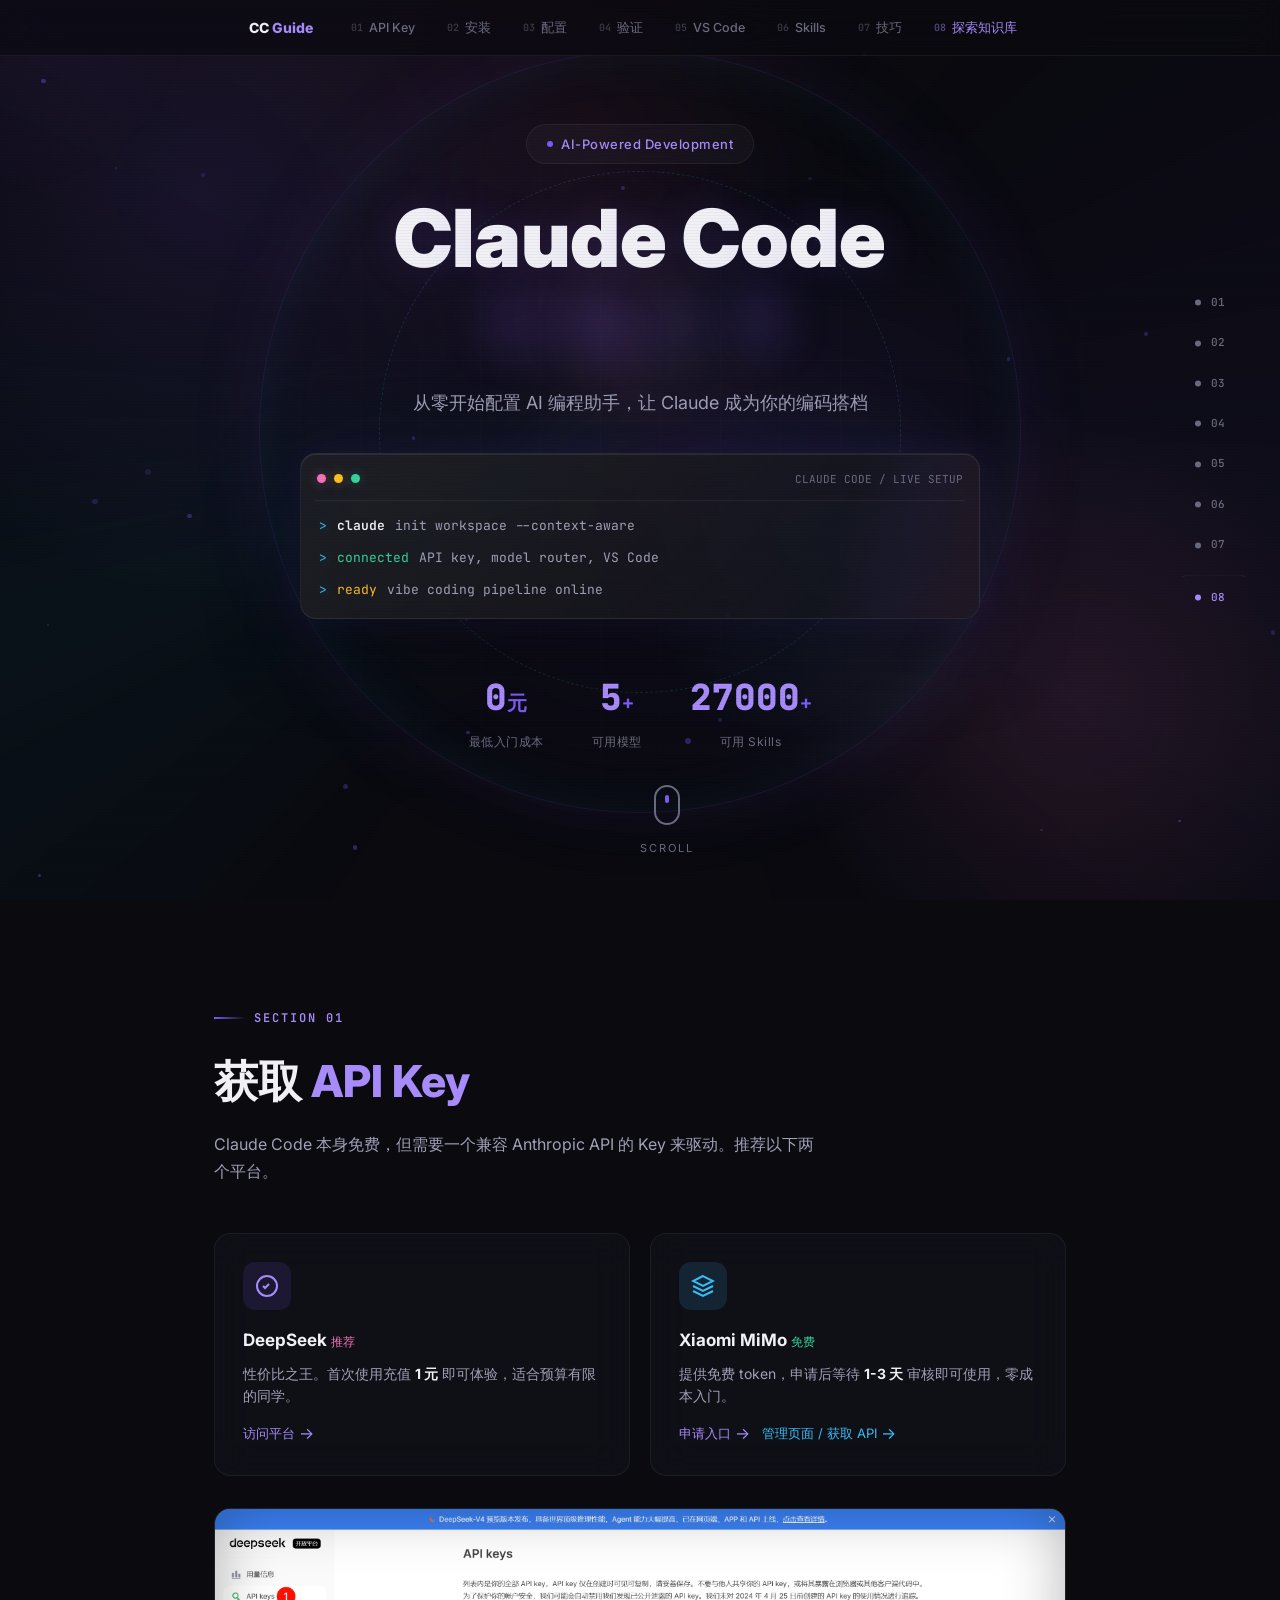
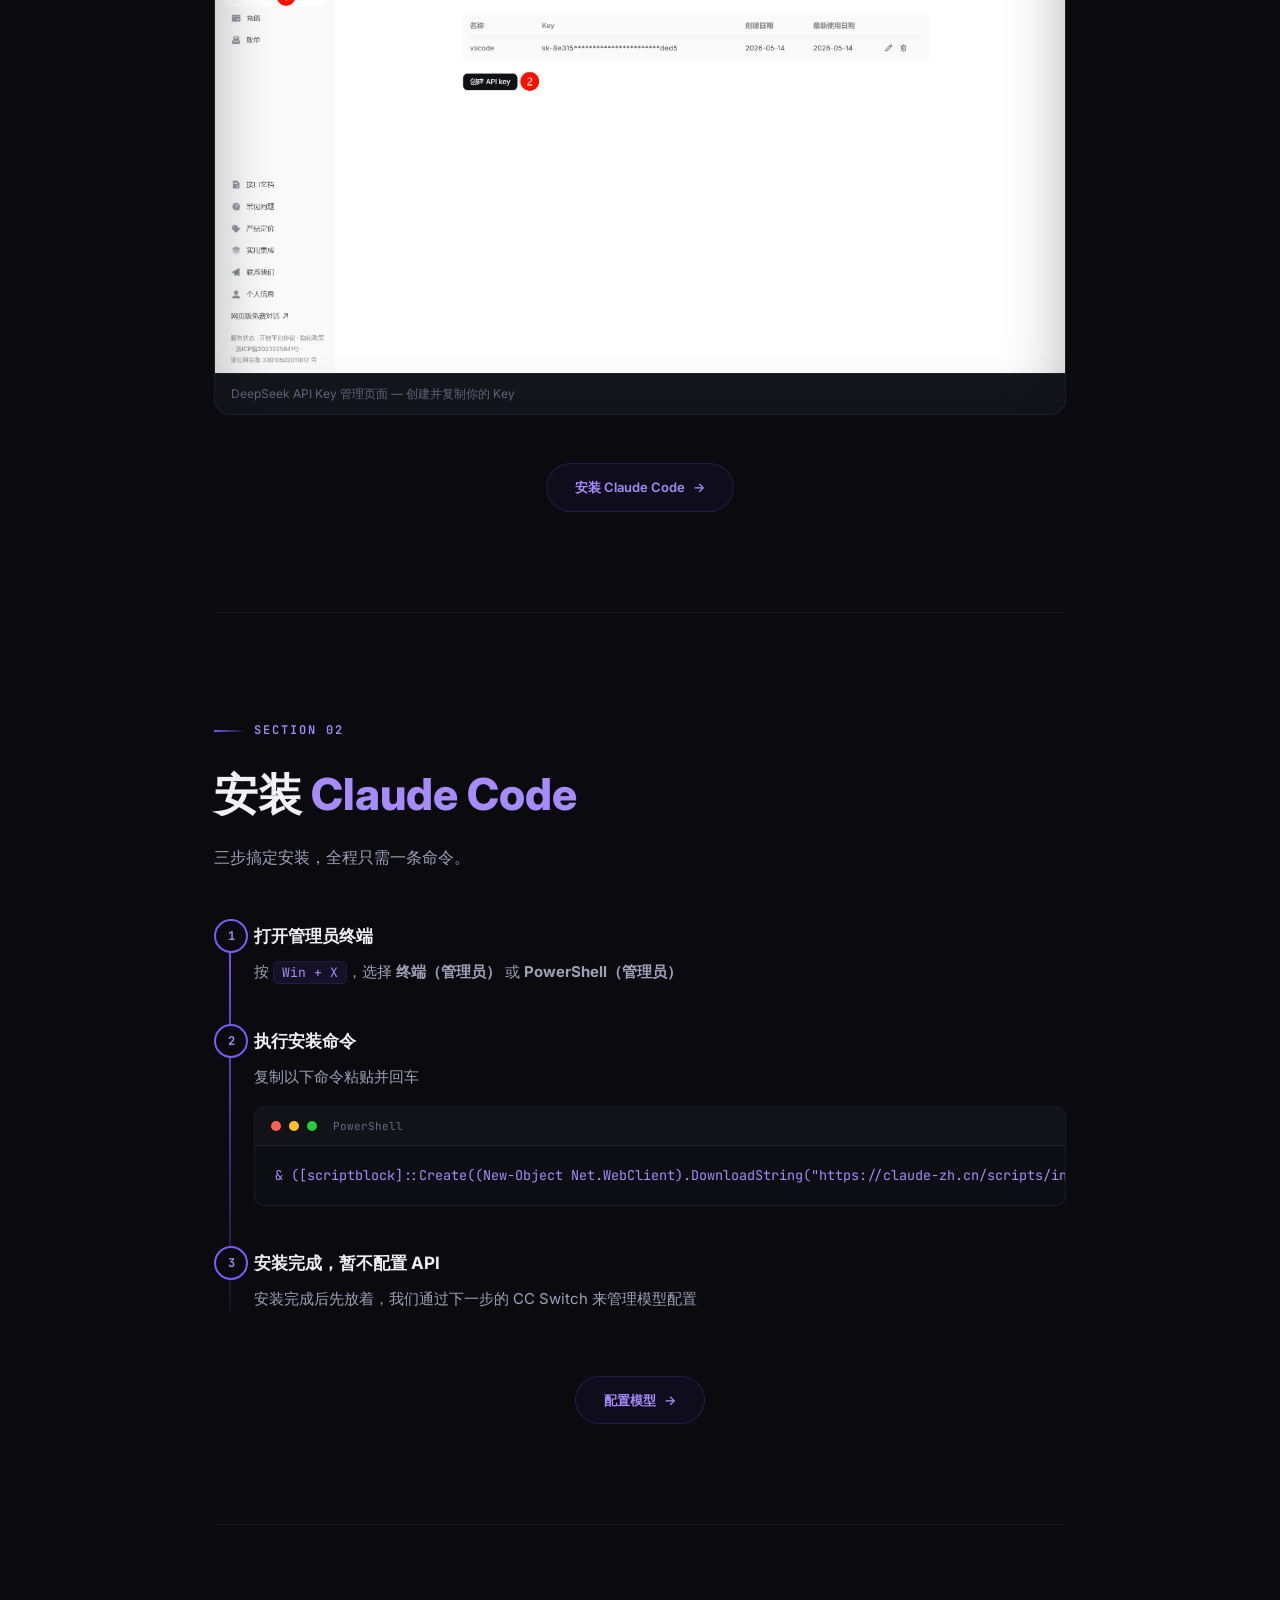
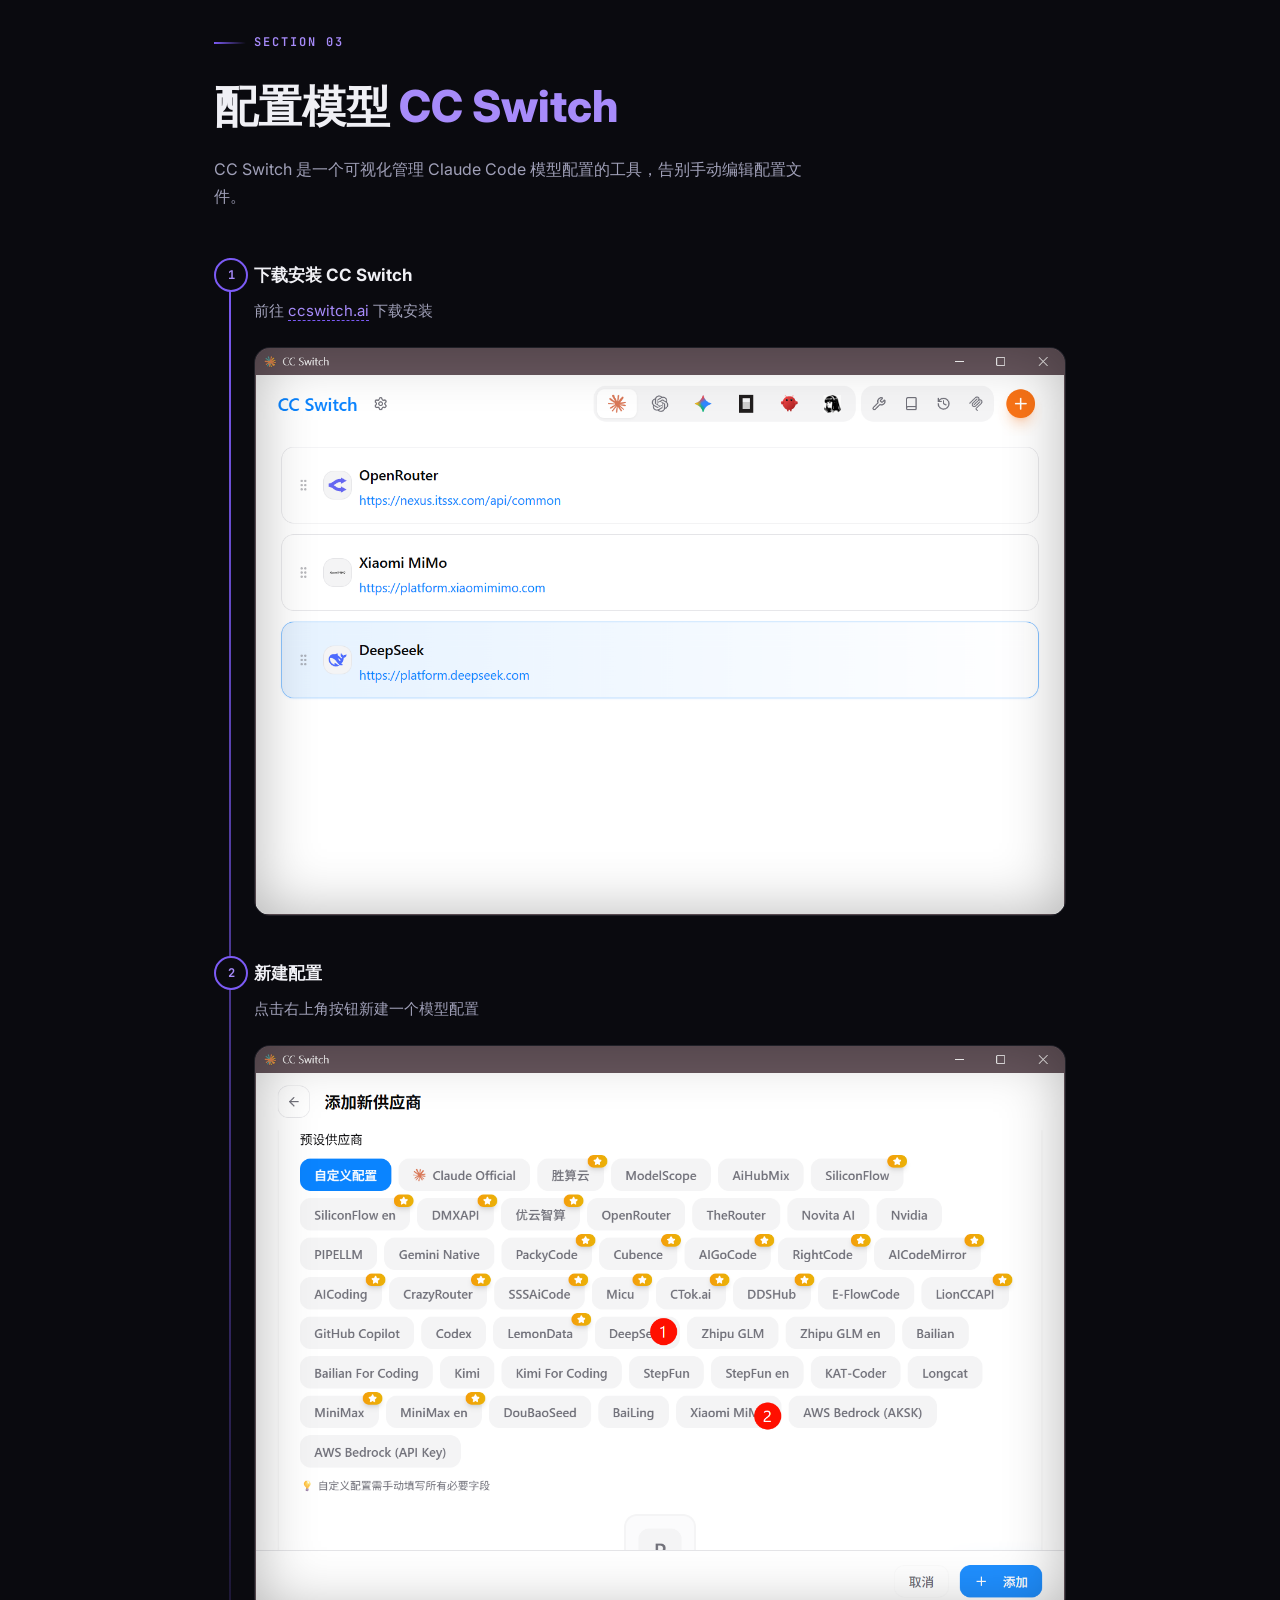
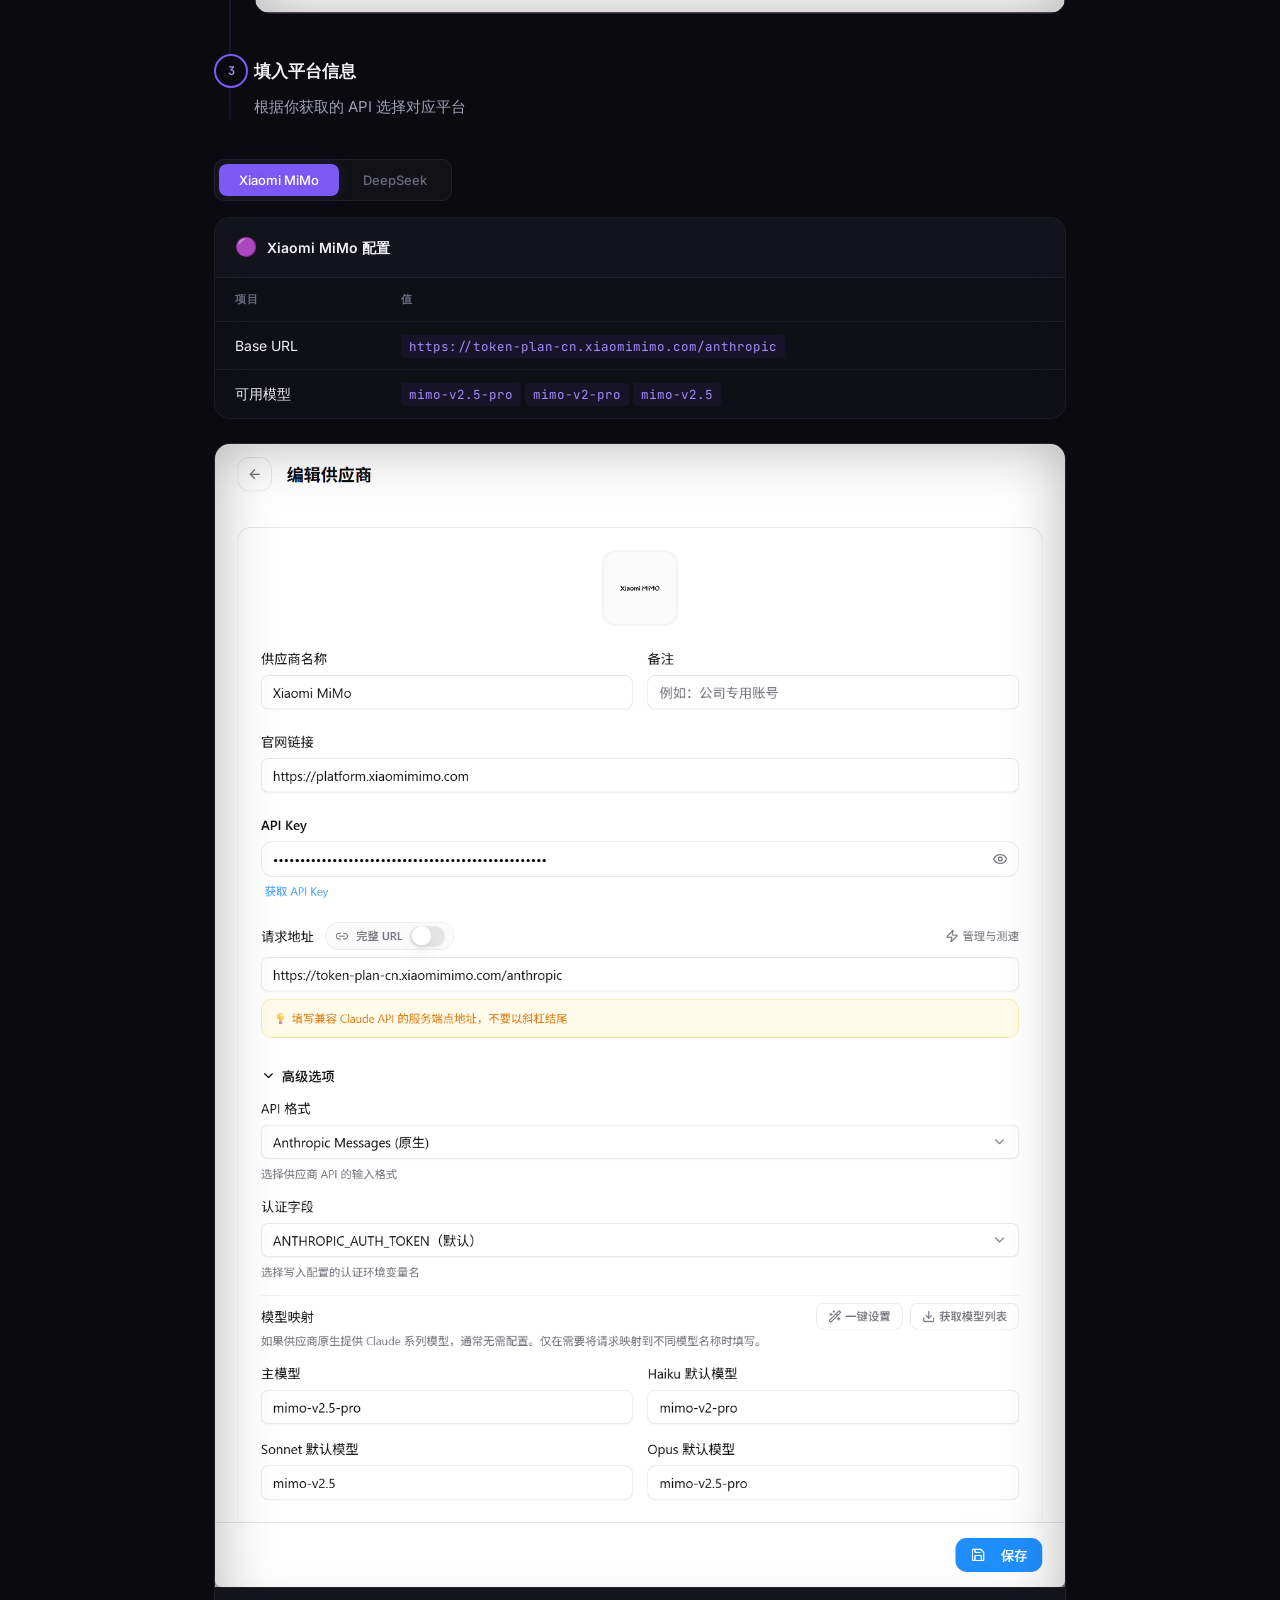
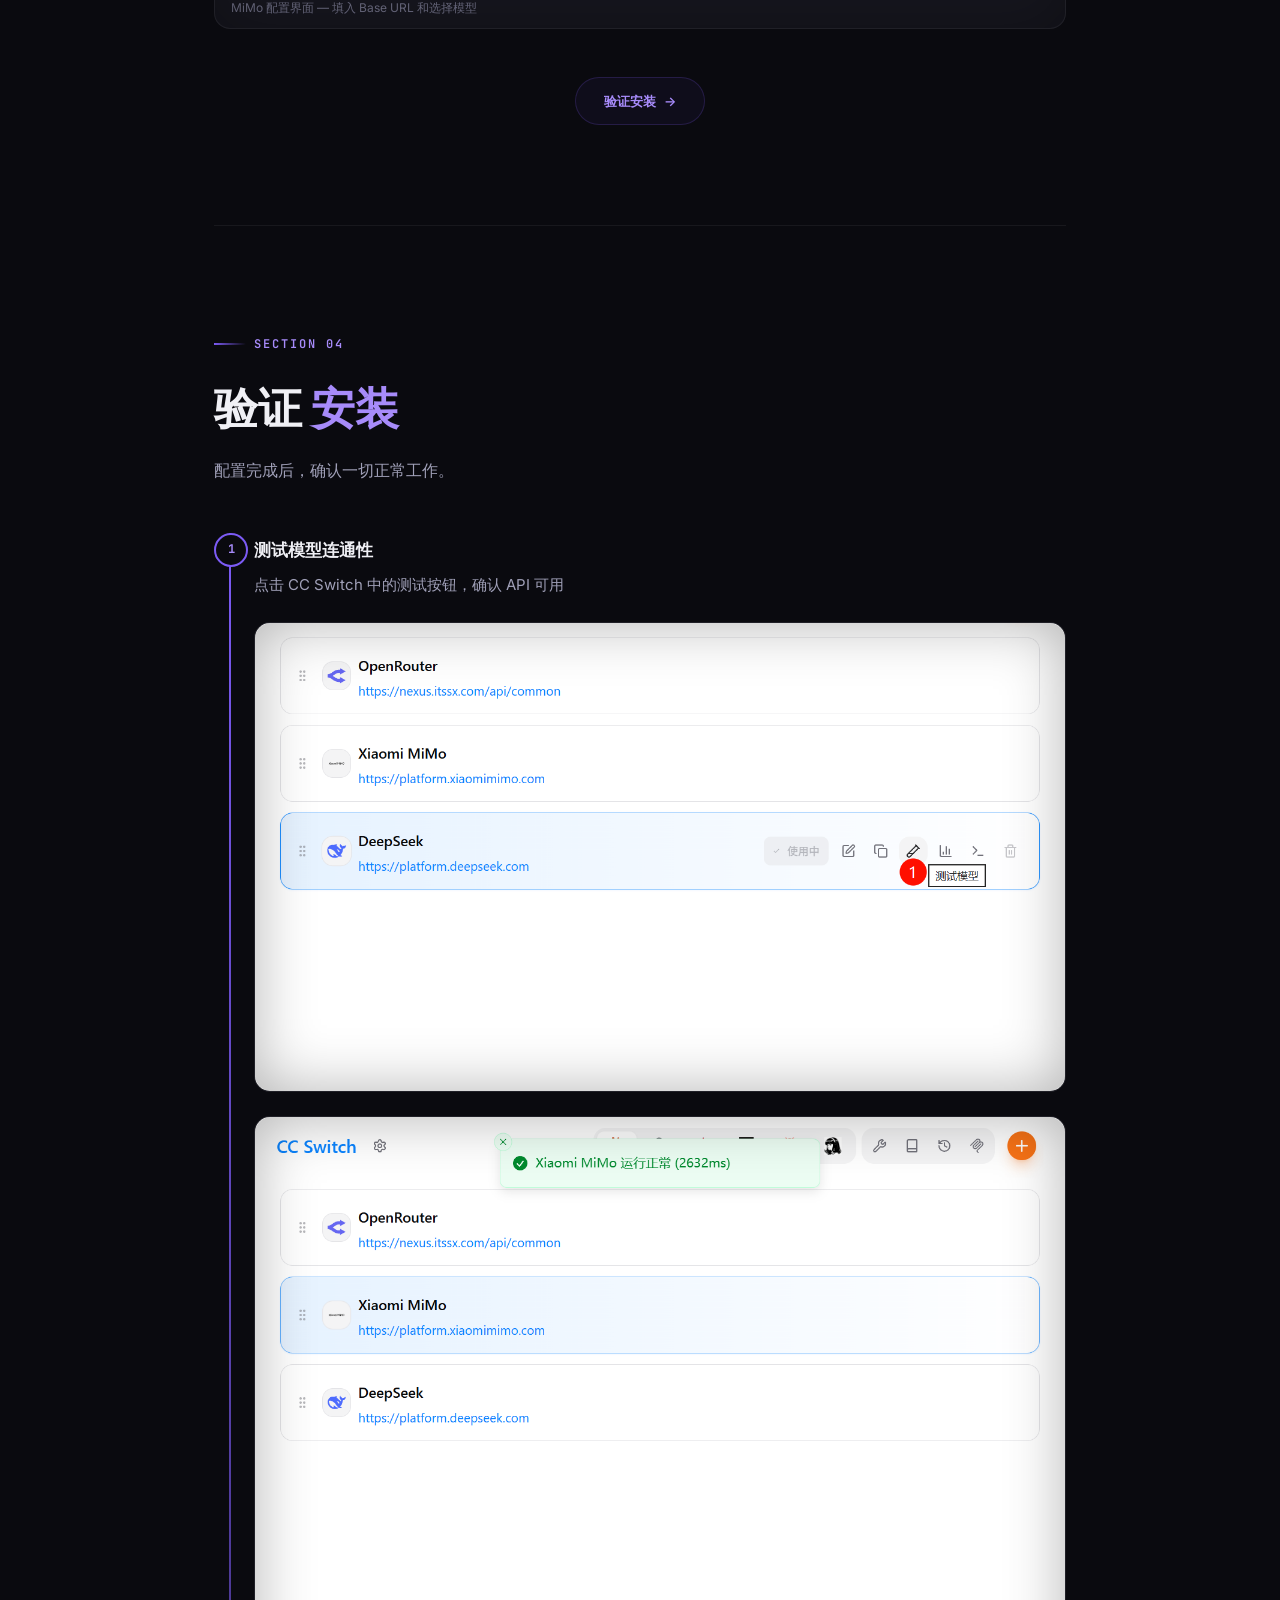
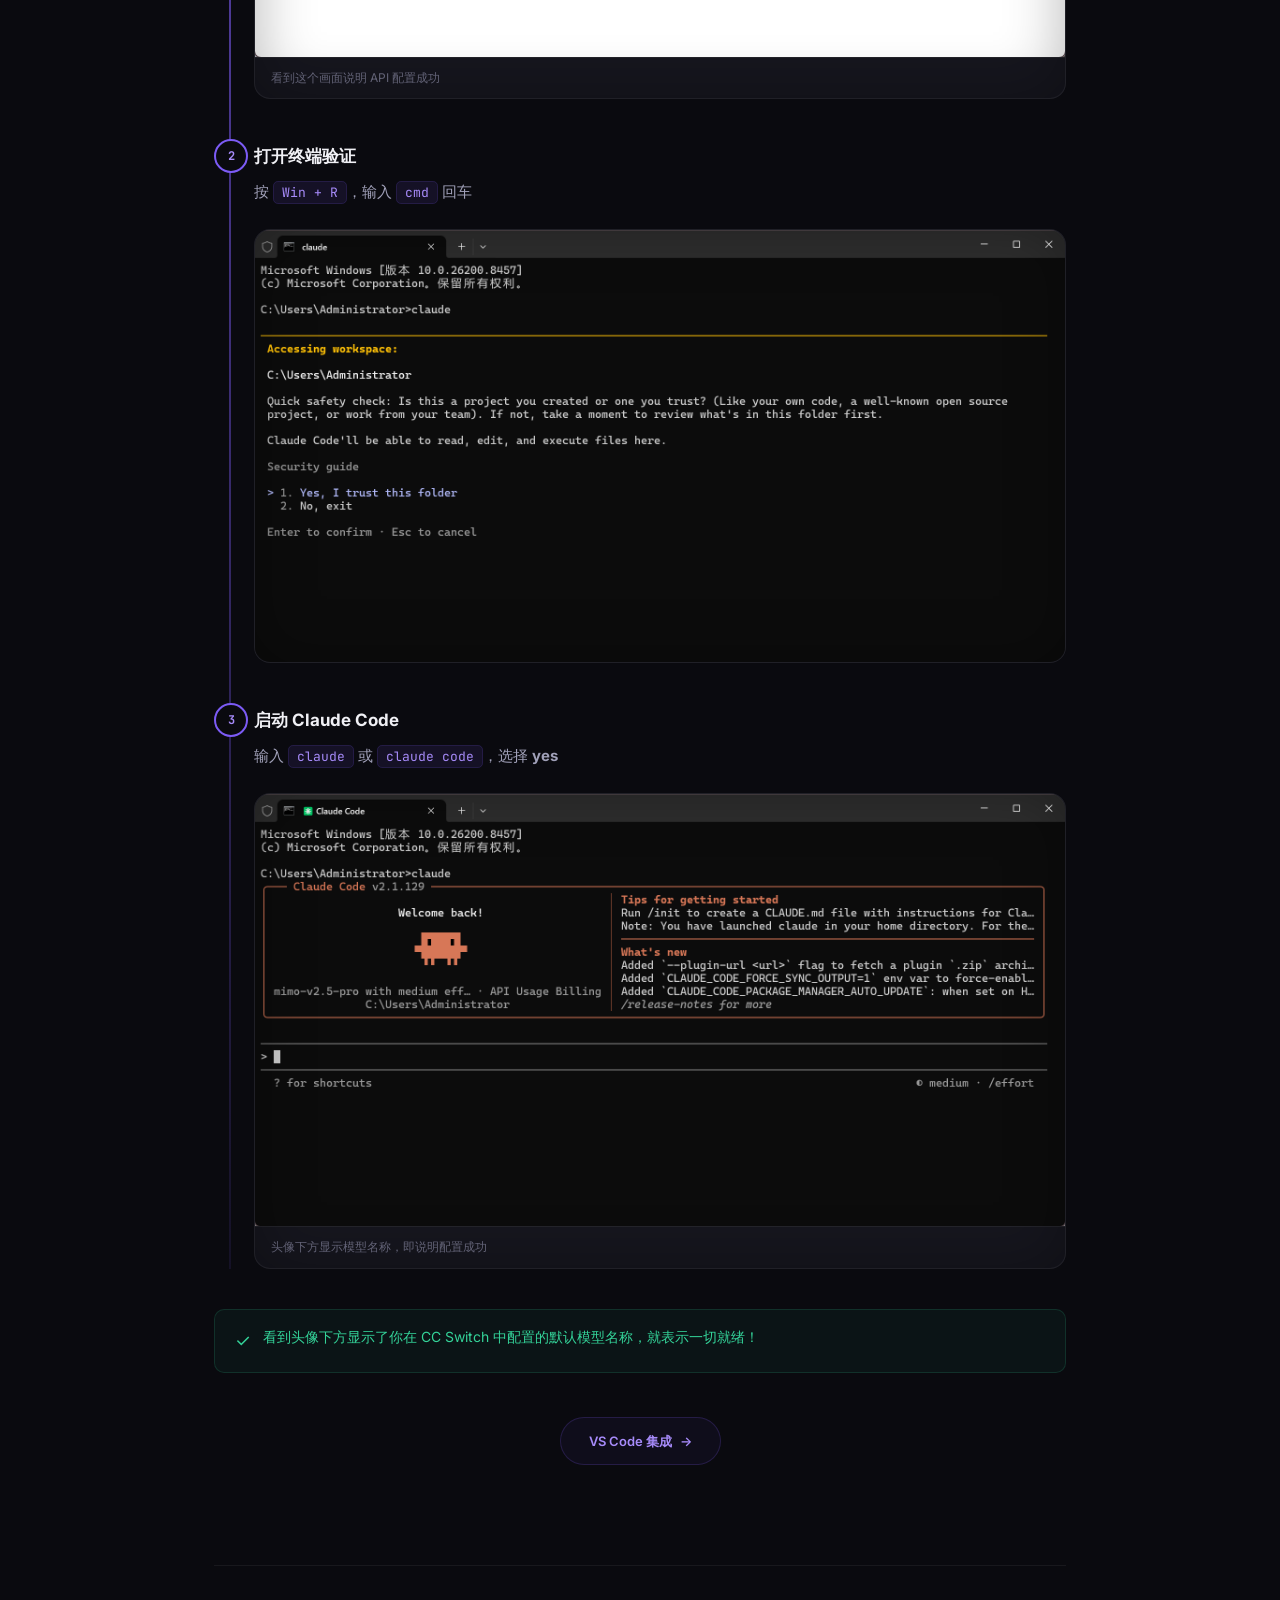
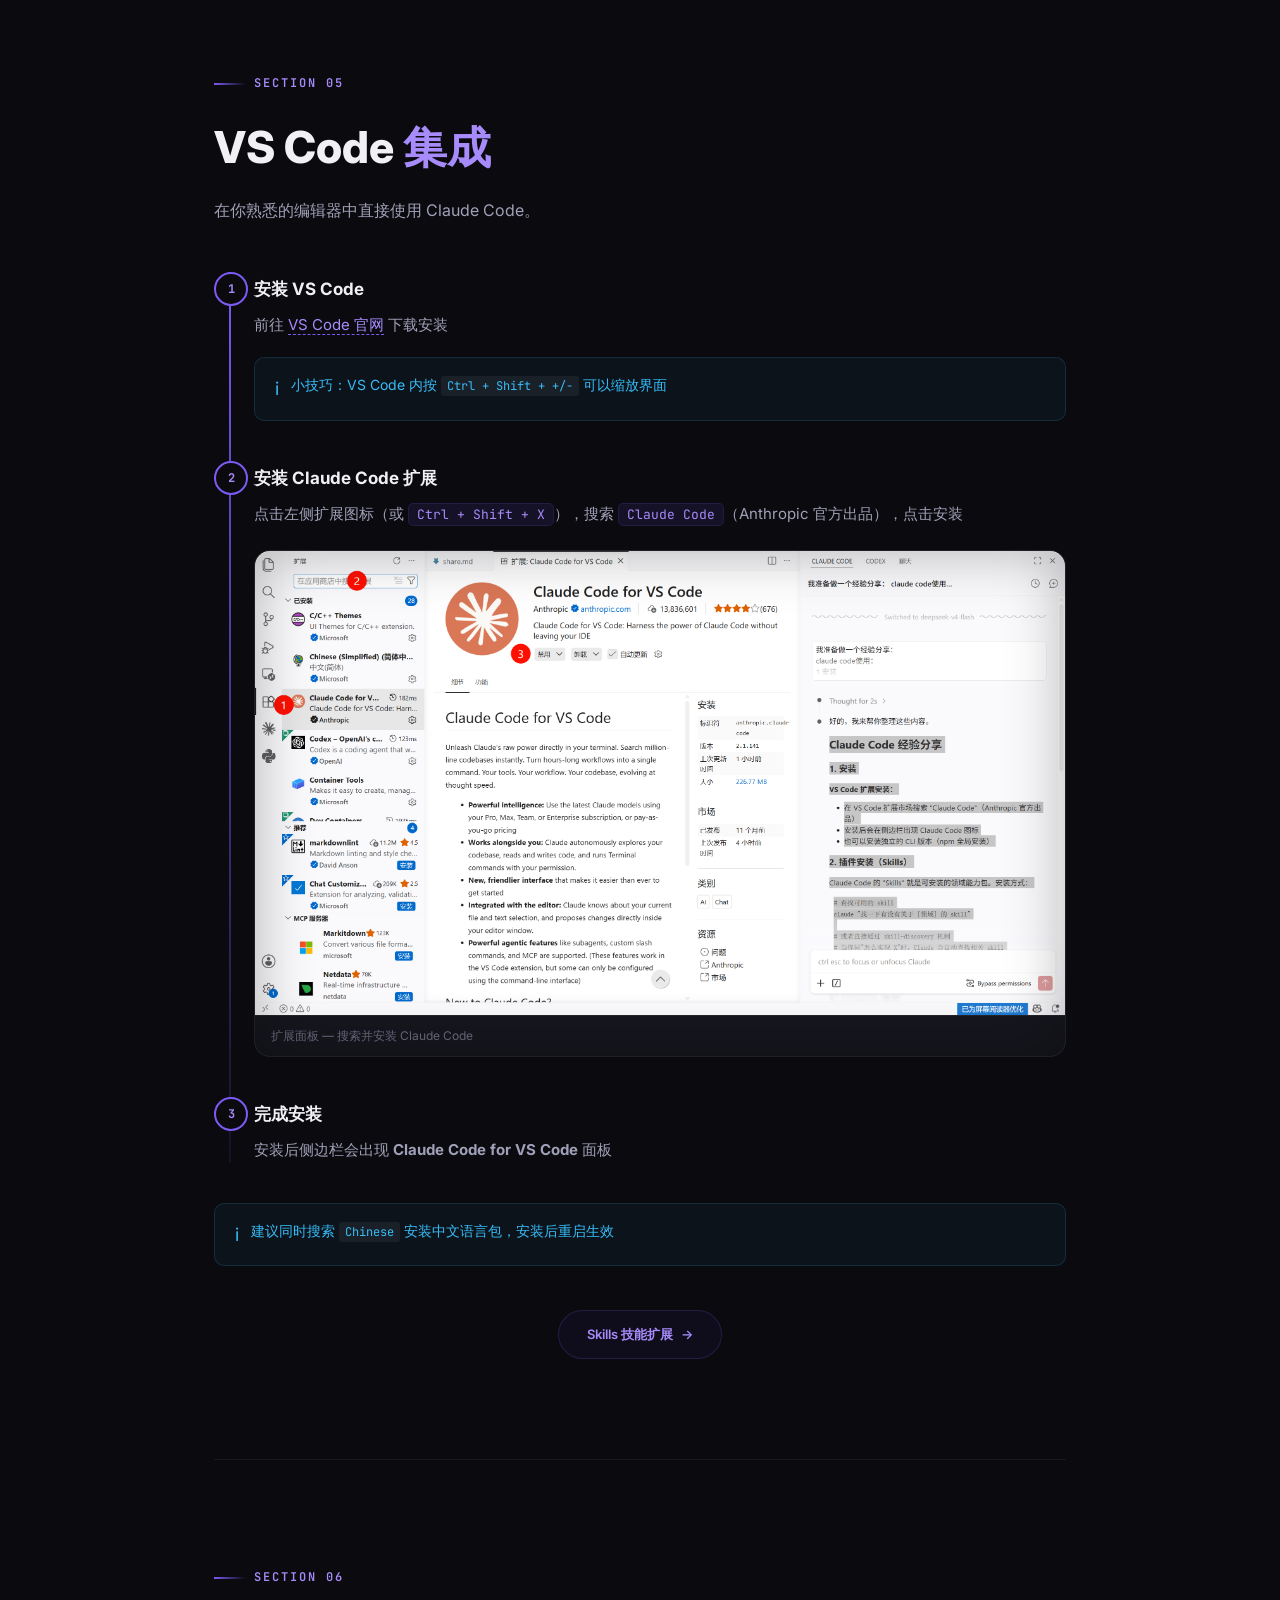
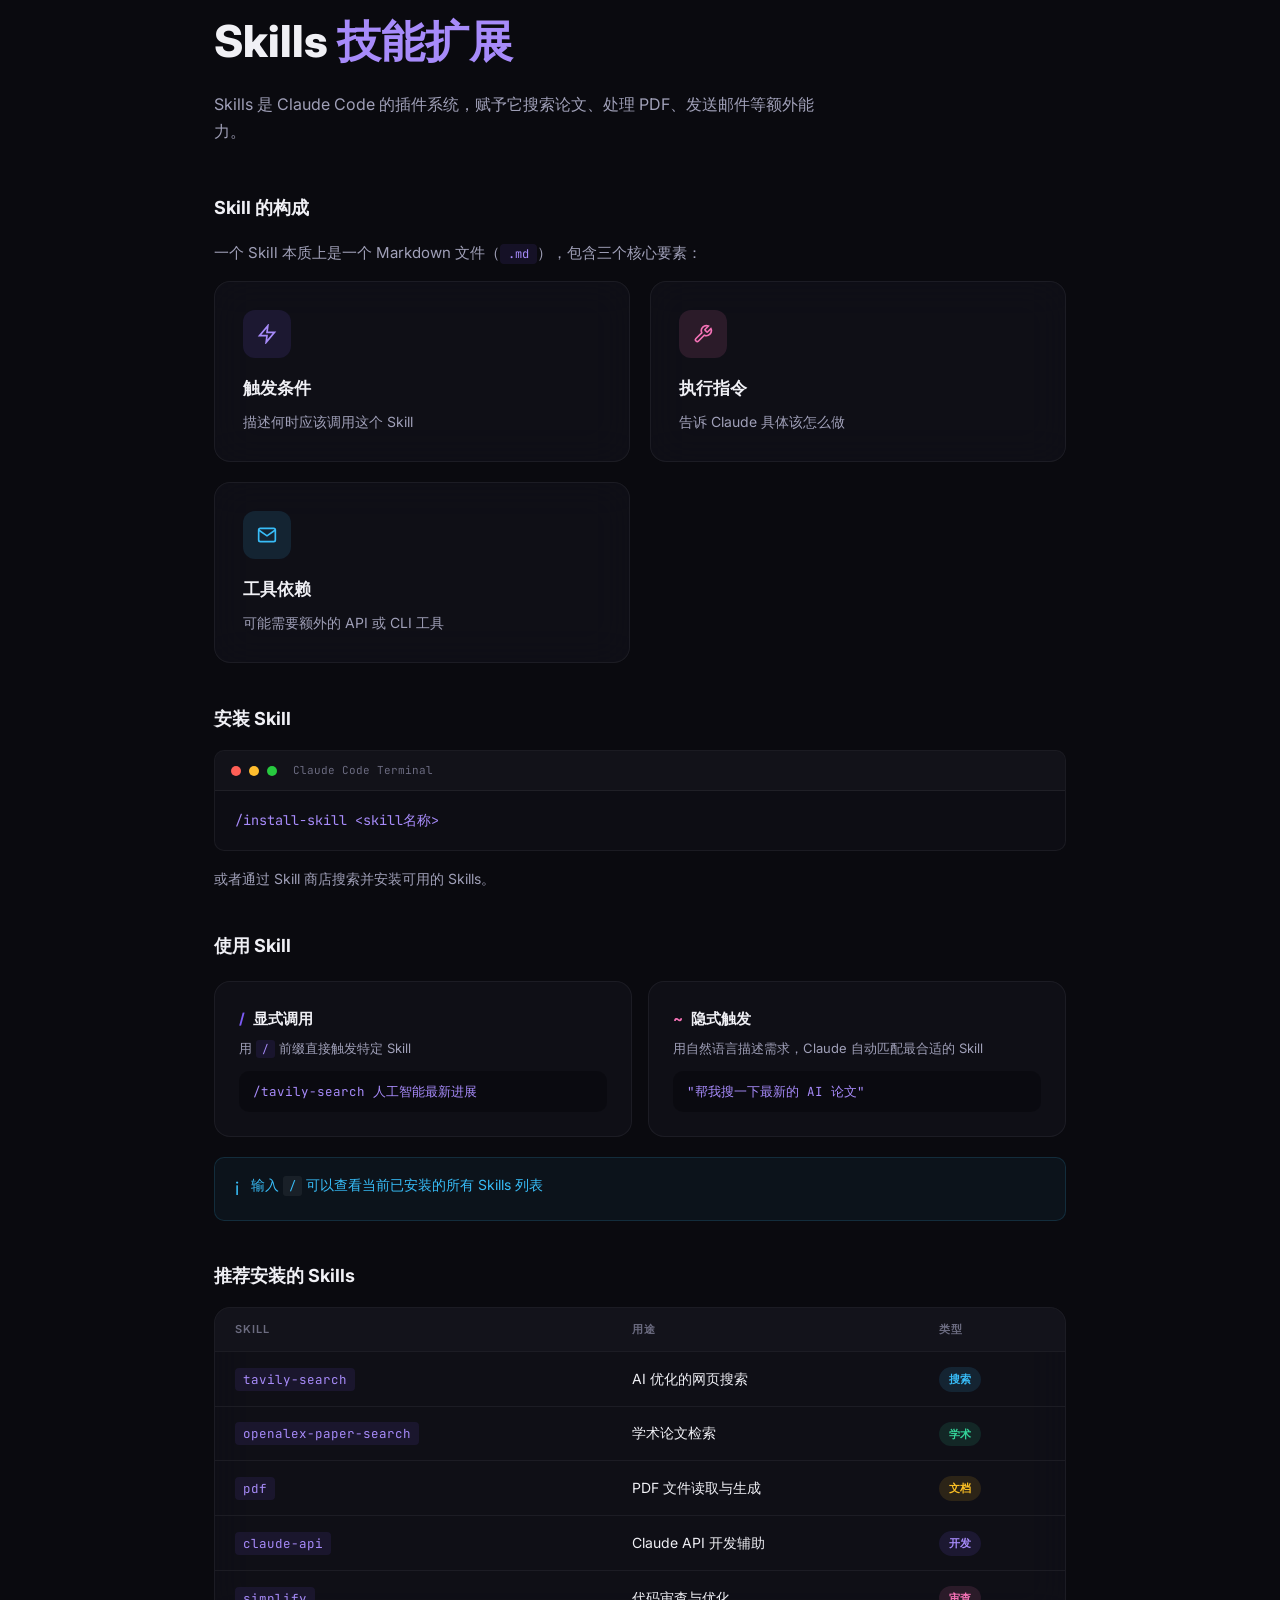
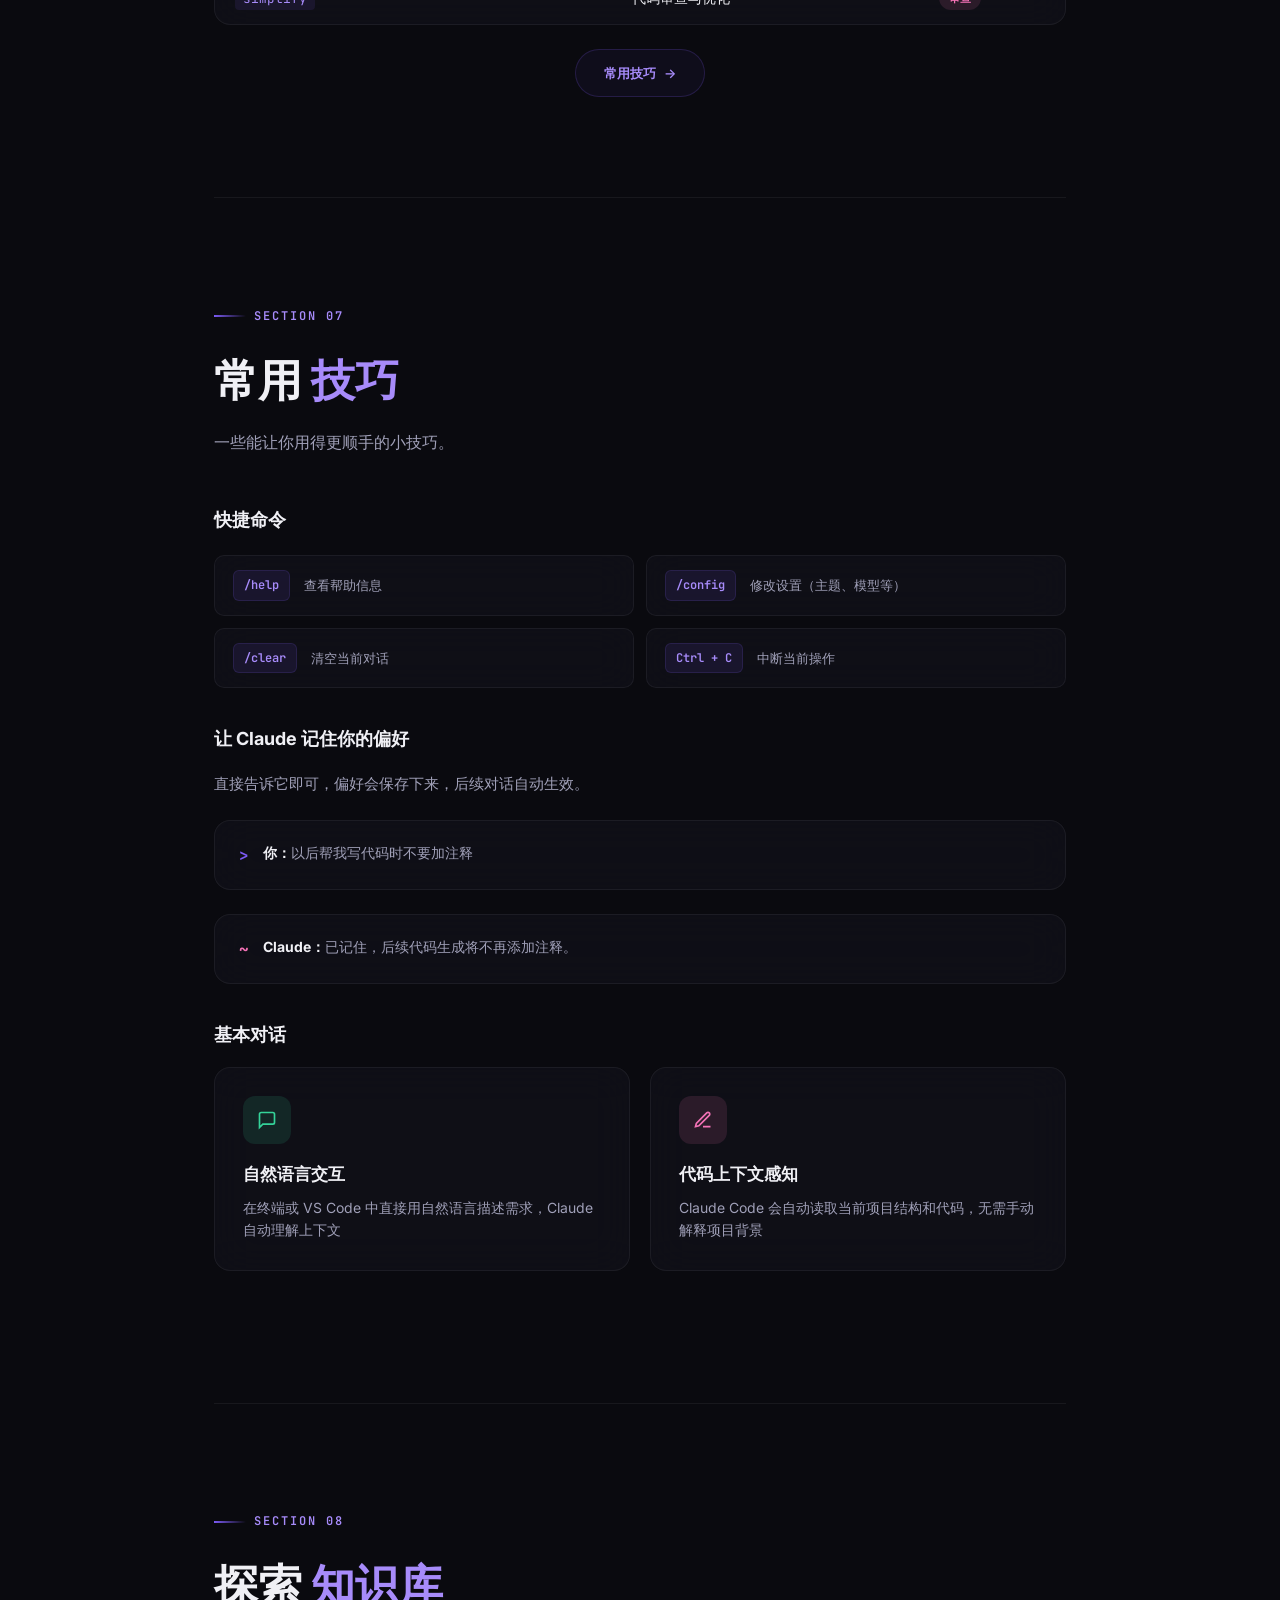
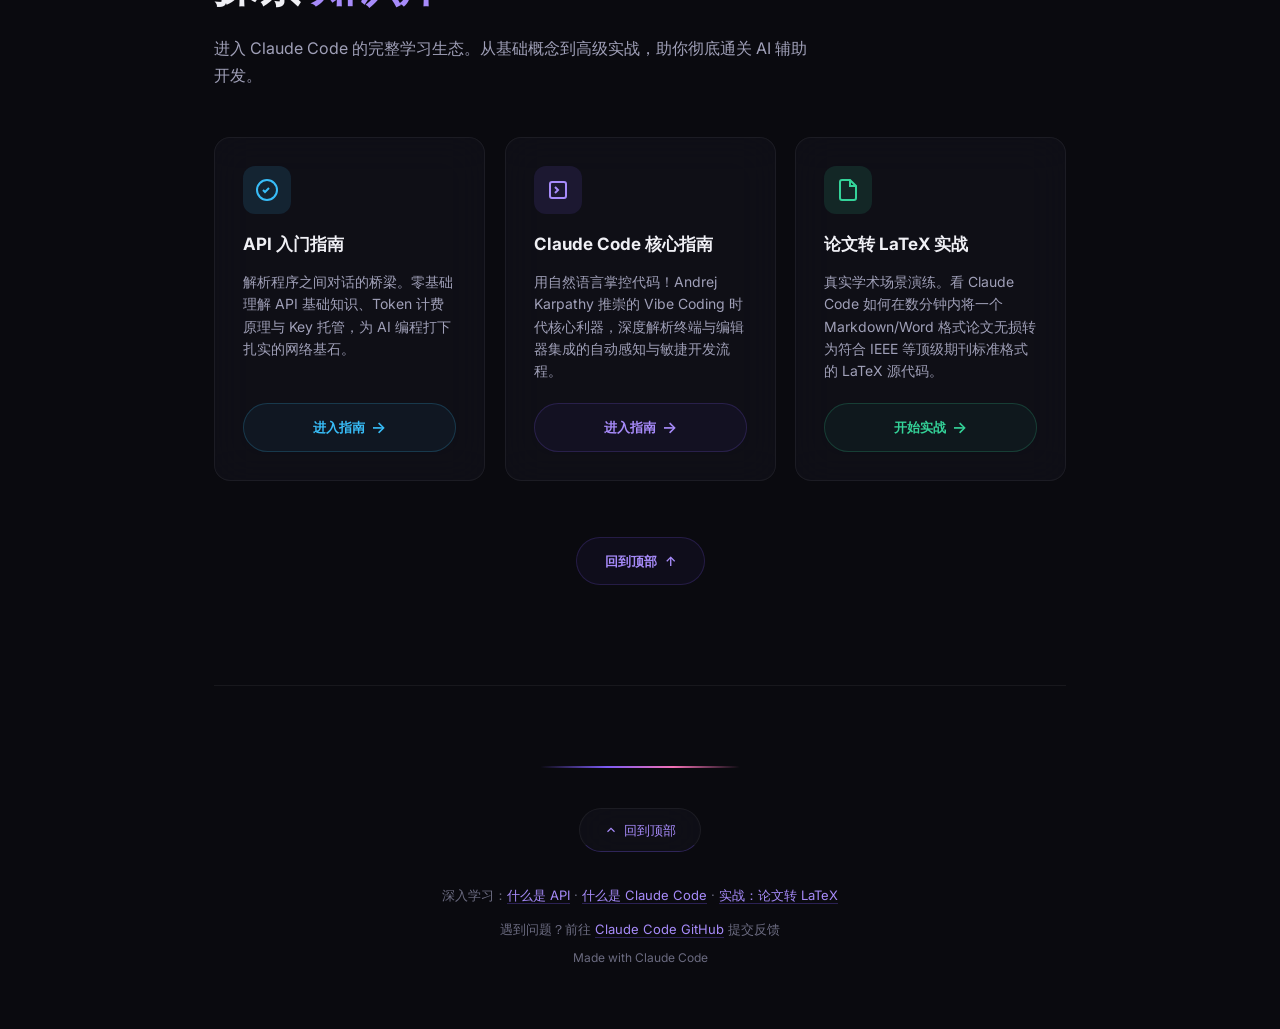
==== index.html @ 414be8c8 "first commit" ====
﻿<!DOCTYPE html>
<html lang="zh-CN">
<head>
<meta charset="UTF-8">
<meta name="viewport" content="width=device-width, initial-scale=1.0">
<title>Claude Code 经验分享</title>
<style>
@import url('https://fonts.googleapis.com/css2?family=Inter:wght@300;400;500;600;700;800;900&family=JetBrains+Mono:wght@400;500;600&display=swap');

:root {
  --bg-primary: #0a0a0f;
  --bg-secondary: #12121a;
  --bg-card: rgba(18, 18, 26, 0.7);
  --bg-card-hover: rgba(28, 28, 42, 0.8);
  --accent: #7c5bf5;
  --accent-light: #a78bfa;
  --accent-glow: rgba(124, 91, 245, 0.3);
  --accent-secondary: #f472b6;
  --accent-tertiary: #38bdf8;
  --accent-green: #34d399;
  --accent-amber: #fbbf24;
  --text-primary: #f0f0f5;
  --text-secondary: #a0a0b8;
  --text-muted: #6b6b80;
  --border: rgba(255, 255, 255, 0.06);
  --border-hover: rgba(124, 91, 245, 0.3);
  --radius: 16px;
  --radius-sm: 10px;
  --glass: rgba(255, 255, 255, 0.03);
}

* { margin: 0; padding: 0; box-sizing: border-box; }

html {
  scroll-behavior: smooth;
  scrollbar-width: thin;
  scrollbar-color: var(--accent) transparent;
}

body {
  font-family: 'Inter', -apple-system, BlinkMacSystemFont, sans-serif;
  background: var(--bg-primary);
  color: var(--text-primary);
  line-height: 1.7;
  overflow-x: hidden;
  -webkit-font-smoothing: antialiased;
}

::-webkit-scrollbar { width: 6px; }
::-webkit-scrollbar-track { background: transparent; }
::-webkit-scrollbar-thumb { background: var(--accent); border-radius: 3px; }

/* ========== 全局背景 ========== */
.global-bg {
  position: fixed;
  inset: 0;
  z-index: 0;
  overflow: hidden;
  pointer-events: none;
}

.global-bg::before {
  content: '';
  position: absolute;
  width: 800px; height: 800px;
  top: -200px; left: -200px;
  background: radial-gradient(circle, rgba(124, 91, 245, 0.12) 0%, transparent 70%);
  animation: float-orb 20s ease-in-out infinite;
}

.global-bg::after {
  content: '';
  position: absolute;
  width: 600px; height: 600px;
  bottom: -100px; right: -100px;
  background: radial-gradient(circle, rgba(244, 114, 182, 0.1) 0%, transparent 70%);
  animation: float-orb 25s ease-in-out infinite reverse;
}

.orb {
  position: absolute;
  width: 400px; height: 400px;
  top: 40%; left: 50%;
  transform: translate(-50%, -50%);
  background: radial-gradient(circle, rgba(56, 189, 248, 0.08) 0%, transparent 70%);
  animation: float-orb 30s ease-in-out infinite;
}

.cyber-tunnel {
  position: absolute;
  left: 50%;
  bottom: -18vh;
  width: min(1100px, 120vw);
  height: 58vh;
  transform: translateX(-50%) perspective(640px) rotateX(64deg);
  transform-origin: 50% 100%;
  background-image:
    linear-gradient(rgba(56, 189, 248, 0.12) 1px, transparent 1px),
    linear-gradient(90deg, rgba(244, 114, 182, 0.1) 1px, transparent 1px);
  background-size: 72px 72px;
  mask-image: linear-gradient(to top, black 0%, rgba(0,0,0,0.7) 45%, transparent 82%);
  opacity: 0.42;
  animation: tunnel-drift 9s linear infinite;
}

.signal-field {
  position: absolute;
  inset: -20%;
  background:
    conic-gradient(from 210deg at 50% 48%, transparent 0deg, rgba(56,189,248,0.08) 42deg, transparent 76deg, rgba(244,114,182,0.08) 138deg, transparent 186deg, rgba(124,91,245,0.08) 246deg, transparent 320deg),
    radial-gradient(circle at 50% 42%, rgba(255,255,255,0.08), transparent 14%),
    radial-gradient(circle at 50% 52%, rgba(124,91,245,0.12), transparent 36%);
  filter: blur(18px) saturate(1.3);
  opacity: 0.62;
  animation: signal-rotate 28s linear infinite;
}

@keyframes tunnel-drift {
  from { background-position: 0 0, 0 0; }
  to { background-position: 0 72px, 72px 0; }
}

@keyframes signal-rotate {
  to { transform: rotate(360deg); }
}

@keyframes float-orb {
  0%, 100% { transform: translate(0, 0) scale(1); }
  25% { transform: translate(50px, -30px) scale(1.1); }
  50% { transform: translate(-30px, 40px) scale(0.95); }
  75% { transform: translate(40px, 20px) scale(1.05); }
}

/* 粒子网格 */
.grid-bg {
  position: fixed;
  inset: 0;
  z-index: 0;
  background-image:
    linear-gradient(rgba(255,255,255,0.015) 1px, transparent 1px),
    linear-gradient(90deg, rgba(255,255,255,0.015) 1px, transparent 1px);
  background-size: 60px 60px;
  mask-image: radial-gradient(ellipse 60% 60% at 50% 50%, black, transparent);
  pointer-events: none;
}

/* ========== 容器 ========== */
.container {
  position: relative;
  z-index: 1;
  max-width: 900px;
  margin: 0 auto;
  padding: 0 24px;
}

/* ========== Hero ========== */
.hero {
  min-height: 100vh;
  padding: 96px 24px 120px;
  display: flex;
  flex-direction: column;
  justify-content: center;
  align-items: center;
  text-align: center;
  position: relative;
  overflow: hidden;
  isolation: isolate;
}

.hero::before,
.hero::after {
  content: '';
  position: absolute;
  left: 50%;
  top: 48%;
  border: 1px solid rgba(124, 91, 245, 0.14);
  border-radius: 50%;
  pointer-events: none;
  z-index: -1;
}

.hero::before {
  width: min(760px, 86vw);
  aspect-ratio: 1;
  transform: translate(-50%, -50%);
  box-shadow:
    inset 0 0 60px rgba(56,189,248,0.06),
    0 0 80px rgba(124,91,245,0.08);
  animation: hero-ring 12s linear infinite;
}

.hero::after {
  width: min(520px, 72vw);
  aspect-ratio: 1;
  transform: translate(-50%, -50%) rotate(18deg);
  border-style: dashed;
  border-color: rgba(56, 189, 248, 0.16);
  animation: hero-ring 18s linear infinite reverse;
}

@keyframes hero-ring {
  to { transform: translate(-50%, -50%) rotate(360deg); }
}

.hero-badge {
  display: inline-flex;
  align-items: center;
  gap: 8px;
  padding: 8px 20px;
  border-radius: 100px;
  background: var(--glass);
  border: 1px solid var(--border);
  color: var(--accent-light);
  font-size: 13px;
  font-weight: 500;
  letter-spacing: 0.5px;
  margin-bottom: 32px;
  backdrop-filter: blur(20px);
  opacity: 0;
  animation: fadeInUp 0.8s ease forwards 0.2s;
}

.hero-badge::before {
  content: '';
  width: 6px; height: 6px;
  border-radius: 50%;
  background: var(--accent);
  animation: pulse-dot 2s ease-in-out infinite;
}

@keyframes pulse-dot {
  0%, 100% { opacity: 1; transform: scale(1); }
  50% { opacity: 0.5; transform: scale(1.5); }
}

.hero h1 {
  font-size: clamp(48px, 8vw, 80px);
  font-weight: 900;
  line-height: 1.05;
  letter-spacing: 0;
  margin-bottom: 24px;
  opacity: 0;
  animation: fadeInUp 0.8s ease forwards 0.4s;
  text-shadow: 0 0 40px rgba(124,91,245,0.18);
}

.hero h1 .gradient-text {
  background: linear-gradient(135deg, var(--accent) 0%, var(--accent-secondary) 50%, var(--accent-tertiary) 100%);
  -webkit-background-clip: text;
  -webkit-text-fill-color: transparent;
  background-clip: text;
}

.hero h1 .hero-title-accent {
  filter: drop-shadow(0 0 14px rgba(124,91,245,0.22));
  animation: none;
}

.hero-subtitle {
  font-size: 18px;
  color: var(--text-secondary);
  max-width: 620px;
  opacity: 0;
  animation: fadeInUp 0.8s ease forwards 0.6s;
}

.hero-command-deck {
  width: min(680px, 100%);
  margin-top: 34px;
  padding: 14px;
  border: 1px solid rgba(255,255,255,0.08);
  border-radius: var(--radius);
  background:
    linear-gradient(135deg, rgba(255,255,255,0.08), rgba(255,255,255,0.02)),
    rgba(10, 10, 15, 0.72);
  box-shadow:
    0 24px 90px rgba(0,0,0,0.38),
    0 0 42px rgba(124,91,245,0.12),
    inset 0 1px 0 rgba(255,255,255,0.08);
  backdrop-filter: blur(24px) saturate(1.35);
  opacity: 0;
  transform: translateY(18px);
  animation: fadeInUp 0.8s ease forwards 0.9s;
}

.hero-command-deck > * {
  position: relative;
  z-index: 2;
}

.command-topbar {
  display: flex;
  align-items: center;
  gap: 8px;
  padding: 2px 2px 12px;
  border-bottom: 1px solid rgba(255,255,255,0.06);
}

.command-topbar span {
  width: 9px;
  height: 9px;
  border-radius: 50%;
  background: var(--accent-secondary);
  box-shadow: 0 0 12px rgba(244,114,182,0.36);
}

.command-topbar span:nth-child(2) {
  background: var(--accent-amber);
  box-shadow: 0 0 12px rgba(251,191,36,0.3);
}

.command-topbar span:nth-child(3) {
  background: var(--accent-green);
  box-shadow: 0 0 12px rgba(52,211,153,0.3);
}

.command-label {
  margin-left: auto;
  font-family: 'JetBrains Mono', monospace;
  font-size: 11px;
  color: var(--text-muted);
  letter-spacing: 0;
}

.command-lines {
  display: grid;
  gap: 10px;
  padding: 14px 4px 2px;
  text-align: left;
}

.command-line {
  display: flex;
  align-items: center;
  gap: 10px;
  font-family: 'JetBrains Mono', monospace;
  font-size: clamp(11px, 2vw, 13px);
  color: var(--text-secondary);
  white-space: nowrap;
  overflow: hidden;
}

.command-line::before {
  content: '>';
  color: var(--accent-tertiary);
  text-shadow: 0 0 12px rgba(56,189,248,0.45);
}

.command-line strong {
  color: var(--text-primary);
  font-weight: 600;
}

.command-line .ok {
  color: var(--accent-green);
}

.command-line .warn {
  color: var(--accent-amber);
}

.scroll-indicator {
  position: absolute;
  bottom: 40px;
  left: 50%;
  transform: translateX(-50%);
  opacity: 0;
  animation: fadeInUp 0.8s ease forwards 1s;
}

.scroll-indicator .mouse {
  width: 26px; height: 40px;
  border: 2px solid var(--text-muted);
  border-radius: 13px;
  position: relative;
  margin: 0 auto 8px;
}

.scroll-indicator .mouse::after {
  content: '';
  width: 4px; height: 8px;
  border-radius: 2px;
  background: var(--accent);
  position: absolute;
  top: 8px; left: 50%;
  transform: translateX(-50%);
  animation: scroll-wheel 2s ease-in-out infinite;
}

@keyframes scroll-wheel {
  0% { opacity: 1; transform: translateX(-50%) translateY(0); }
  100% { opacity: 0; transform: translateX(-50%) translateY(12px); }
}

@keyframes fadeInUp {
  from { opacity: 0; transform: translateY(30px); }
  to { opacity: 1; transform: translateY(0); }
}

/* ========== 顶部导航栏 ========== */
.top-nav {
  position: fixed;
  top: 0;
  left: 0;
  right: 0;
  z-index: 200;
  padding: 0 32px;
  height: 56px;
  display: flex;
  align-items: center;
  justify-content: center;
  gap: 4px;
  background: rgba(10, 10, 15, 0.7);
  backdrop-filter: blur(20px) saturate(1.5);
  border-bottom: 1px solid var(--border);
  transform: translateY(-100%);
  transition: transform 0.4s cubic-bezier(0.16, 1, 0.3, 1);
}

.top-nav.visible {
  transform: translateY(0);
}

.top-nav .nav-brand {
  font-weight: 800;
  font-size: 14px;
  color: var(--text-primary);
  margin-right: 20px;
  white-space: nowrap;
  letter-spacing: 0;
}

.top-nav .nav-brand .accent { color: var(--accent-light); }

.top-nav a {
  display: flex;
  align-items: center;
  gap: 6px;
  padding: 6px 14px;
  font-size: 12.5px;
  font-weight: 500;
  color: var(--text-muted);
  text-decoration: none;
  border-radius: 8px;
  transition: all 0.25s ease;
  white-space: nowrap;
}

.top-nav a .num {
  font-family: 'JetBrains Mono', monospace;
  font-size: 10px;
  opacity: 0.5;
}

.top-nav a:hover {
  color: var(--text-secondary);
  background: rgba(255,255,255,0.04);
}

.top-nav a.active {
  color: var(--text-primary);
  background: rgba(124, 91, 245, 0.1);
}

.top-nav a.active .num {
  color: var(--accent);
  opacity: 1;
}

@media (max-width: 860px) {
  .top-nav { padding: 0 12px; gap: 2px; }
  .top-nav .nav-brand { display: none; }
  .top-nav a { padding: 6px 8px; font-size: 11.5px; }
  .top-nav a .num { display: none; }
}

@media (max-width: 640px) {
  .hero {
    min-height: 92vh;
    padding: 88px 18px 104px;
  }

  .hero h1 {
    font-size: clamp(42px, 14vw, 58px);
  }

  .hero-subtitle {
    font-size: 15px;
  }

  .hero-command-deck {
    margin-top: 28px;
    padding: 12px;
    border-radius: var(--radius-sm);
  }

  .command-line {
    white-space: normal;
  }
}

/* ========== 返回顶部 ========== */
.back-to-top {
  display: flex;
  align-items: center;
  justify-content: center;
  gap: 6px;
  margin: 40px auto 0;
  padding: 10px 24px;
  width: fit-content;
  font-size: 13px;
  font-weight: 500;
  color: var(--text-muted);
  background: var(--bg-card);
  border: 1px solid var(--border);
  border-radius: 100px;
  text-decoration: none;
  transition: all 0.3s ease;
  backdrop-filter: blur(20px);
}

.back-to-top:hover {
  color: var(--accent-light);
  border-color: var(--border-hover);
  transform: translateY(-2px);
  box-shadow: 0 8px 24px rgba(124,91,245,0.1);
}

.back-to-top svg {
  width: 14px; height: 14px;
  transition: transform 0.3s ease;
}

.back-to-top:hover svg {
  transform: translateY(-2px);
}

/* ========== 章节间导航 ========== */
.section-nav {
  display: flex;
  justify-content: center;
  padding: 24px 0 0;
}

.section-nav-next {
  display: inline-flex;
  align-items: center;
  gap: 8px;
  padding: 12px 28px;
  font-size: 13px;
  font-weight: 600;
  color: var(--accent-light);
  text-decoration: none;
  border-radius: 100px;
  border: 1px solid rgba(124,91,245,0.2);
  background: rgba(124,91,245,0.05);
  transition: all 0.3s ease;
}

.section-nav-next:hover {
  background: rgba(124,91,245,0.12);
  border-color: rgba(124,91,245,0.4);
  transform: translateY(-2px);
  box-shadow: 0 8px 24px rgba(124,91,245,0.12);
}

.section-nav-next .arrow {
  transition: transform 0.3s ease;
}

.section-nav-next:hover .arrow {
  transform: translateX(4px);
}

/* ========== 侧边导航 ========== */
.toc {
  position: fixed;
  right: 32px;
  top: 50%;
  transform: translateY(-50%);
  z-index: 100;
  display: flex;
  flex-direction: column;
  gap: 6px;
}

.toc a {
  display: flex;
  align-items: center;
  gap: 10px;
  text-decoration: none;
  color: var(--text-muted);
  font-size: 12px;
  font-weight: 500;
  padding: 6px 12px 6px 14px;
  border-radius: 8px;
  border: 1px solid transparent;
  transition: all 0.3s ease;
  white-space: nowrap;
}

.toc a .dot {
  width: 6px; height: 6px;
  border-radius: 50%;
  background: var(--text-muted);
  transition: all 0.3s ease;
  flex-shrink: 0;
}

.toc a .num {
  font-family: 'JetBrains Mono', monospace;
  font-size: 11px;
}

.toc a .label {
  opacity: 0;
  max-width: 0;
  overflow: hidden;
  transition: all 0.3s ease;
}

.toc a:hover .label,
.toc a.active .label {
  opacity: 1;
  max-width: 120px;
}

.toc a:hover,
.toc a.active {
  color: var(--text-primary);
  background: var(--bg-card);
  border-color: var(--border);
  backdrop-filter: blur(20px);
}

.toc a.active .dot {
  background: var(--accent);
  box-shadow: 0 0 8px var(--accent-glow);
}

@media (max-width: 1100px) {
  .toc { display: none; }
}

/* ========== 章节 ========== */
section {
  padding: 100px 0;
  position: relative;
}

section + section {
  border-top: 1px solid var(--border);
}

.section-label {
  display: inline-flex;
  align-items: center;
  gap: 8px;
  font-family: 'JetBrains Mono', monospace;
  font-size: 12px;
  font-weight: 600;
  color: var(--accent-light);
  letter-spacing: 2px;
  text-transform: uppercase;
  margin-bottom: 16px;
}

.section-label .line {
  width: 32px; height: 2px;
  background: linear-gradient(90deg, var(--accent), transparent);
}

section h2 {
  font-size: clamp(32px, 5vw, 44px);
  font-weight: 800;
  letter-spacing: 0;
  margin-bottom: 12px;
}

section h2 .accent { color: var(--accent-light); }

section .section-desc {
  font-size: 16px;
  color: var(--text-secondary);
  margin-bottom: 48px;
  max-width: 600px;
}

/* ========== 卡片 ========== */
.card-grid {
  display: grid;
  grid-template-columns: 1fr 1fr;
  gap: 20px;
  margin-bottom: 32px;
}

.card-grid-3 {
  display: grid;
  grid-template-columns: 1fr 1fr 1fr;
  gap: 20px;
  margin-bottom: 32px;
}

@media (max-width: 768px) {
  .card-grid-3 { grid-template-columns: 1fr; }
}

@media (max-width: 640px) {
  .card-grid { grid-template-columns: 1fr; }
}


.card {
  background: var(--bg-card);
  border: 1px solid var(--border);
  border-radius: var(--radius);
  padding: 28px;
  backdrop-filter: blur(20px);
  transition: transform 0.15s ease, box-shadow 0.4s ease, border-color 0.4s ease;
  position: relative;
  overflow: hidden;
  transform-style: preserve-3d;
  will-change: transform;
}

.card::after {
  content: '';
  position: absolute;
  inset: 0;
  border-radius: var(--radius);
  background: radial-gradient(600px circle at var(--mx, 50%) var(--my, 50%), rgba(124,91,245,0.08), transparent 40%);
  pointer-events: none;
  opacity: 0;
  transition: opacity 0.4s ease;
}

.card:hover::after { opacity: 1; }
.card:hover { border-color: var(--border-hover); box-shadow: 0 16px 48px rgba(124,91,245,0.08); }

.card::before {
  content: '';
  position: absolute;
  inset: 0;
  border-radius: var(--radius);
  padding: 1px;
  background: linear-gradient(135deg, rgba(124,91,245,0), rgba(124,91,245,0.3), rgba(244,114,182,0));
  -webkit-mask: linear-gradient(#fff 0 0) content-box, linear-gradient(#fff 0 0);
  -webkit-mask-composite: xor;
  mask-composite: exclude;
  opacity: 0;
  transition: opacity 0.4s ease;
  pointer-events: none;
}

.card:hover::before { opacity: 1; }

.card:hover {
  transform: translateY(-4px);
  background: var(--bg-card-hover);
  box-shadow: 0 20px 60px rgba(124, 91, 245, 0.08);
}

.card-icon {
  width: 48px; height: 48px;
  border-radius: 12px;
  display: flex;
  align-items: center;
  justify-content: center;
  font-size: 22px;
  margin-bottom: 16px;
}

.card-icon.purple { background: rgba(124, 91, 245, 0.12); color: var(--accent-light); }
.card-icon.pink { background: rgba(244, 114, 182, 0.12); color: var(--accent-secondary); }
.card-icon.blue { background: rgba(56, 189, 248, 0.12); color: var(--accent-tertiary); }
.card-icon.green { background: rgba(52, 211, 153, 0.12); color: #34d399; }

.card h3 {
  font-size: 17px;
  font-weight: 700;
  margin-bottom: 8px;
}

.card p {
  font-size: 14px;
  color: var(--text-secondary);
  line-height: 1.6;
}

/* ========== 步骤 ========== */
.steps {
  position: relative;
  padding-left: 40px;
}

.steps::before {
  content: '';
  position: absolute;
  left: 15px; top: 0; bottom: 0;
  width: 2px;
  background: linear-gradient(180deg, var(--accent), rgba(124,91,245,0.1));
}

.step {
  position: relative;
  margin-bottom: 40px;
  opacity: 0;
  transform: translateY(20px);
  transition: all 0.6s cubic-bezier(0.16, 1, 0.3, 1);
}

.step.visible {
  opacity: 1;
  transform: translateY(0);
}

.step::before {
  content: attr(data-step);
  position: absolute;
  left: -40px;
  width: 30px; height: 30px;
  border-radius: 50%;
  background: var(--bg-primary);
  border: 2px solid var(--accent);
  display: flex;
  align-items: center;
  justify-content: center;
  font-family: 'JetBrains Mono', monospace;
  font-size: 12px;
  font-weight: 700;
  color: var(--accent-light);
  z-index: 1;
  box-shadow: 0 0 16px var(--accent-glow);
}

.step-title {
  font-size: 17px;
  font-weight: 700;
  margin-bottom: 8px;
  padding-top: 3px;
}

.step-content {
  font-size: 15px;
  color: var(--text-secondary);
}

.step-content code {
  font-family: 'JetBrains Mono', monospace;
  font-size: 13px;
  background: rgba(124, 91, 245, 0.1);
  border: 1px solid rgba(124, 91, 245, 0.15);
  padding: 2px 8px;
  border-radius: 5px;
  color: var(--accent-light);
  word-break: break-all;
}

/* ========== 代码块 ========== */
.code-block {
  background: #0d0d14;
  border: 1px solid var(--border);
  border-radius: var(--radius-sm);
  overflow: hidden;
  margin: 16px 0;
}

.code-header {
  display: flex;
  align-items: center;
  gap: 8px;
  padding: 10px 16px;
  background: rgba(255,255,255,0.02);
  border-bottom: 1px solid var(--border);
}

.code-dot {
  width: 10px; height: 10px;
  border-radius: 50%;
}

.code-dot.red { background: #ff5f56; }
.code-dot.yellow { background: #ffbd2e; }
.code-dot.green { background: #27c93f; }

.code-lang {
  font-family: 'JetBrains Mono', monospace;
  font-size: 11px;
  color: var(--text-muted);
  margin-left: 8px;
}

.code-block pre {
  padding: 18px 20px;
  font-family: 'JetBrains Mono', monospace;
  font-size: 13.5px;
  line-height: 1.7;
  color: var(--accent-light);
  overflow-x: auto;
}

/* ========== 配置表格 ========== */
.config-table-wrap {
  background: var(--bg-card);
  border: 1px solid var(--border);
  border-radius: var(--radius);
  overflow: hidden;
  margin: 16px 0;
  backdrop-filter: blur(20px);
}

.config-table-title {
  display: flex;
  align-items: center;
  gap: 10px;
  padding: 14px 20px;
  font-size: 14px;
  font-weight: 600;
  border-bottom: 1px solid var(--border);
  background: rgba(255,255,255,0.02);
}

.config-table-title .icon {
  font-size: 18px;
}

.config-table {
  width: 100%;
  border-collapse: collapse;
}

.config-table th {
  text-align: left;
  padding: 12px 20px;
  font-size: 11px;
  font-weight: 600;
  color: var(--text-muted);
  text-transform: uppercase;
  letter-spacing: 1px;
  border-bottom: 1px solid var(--border);
}

.config-table td {
  padding: 12px 20px;
  font-size: 14px;
  border-bottom: 1px solid var(--border);
}

.config-table tr:last-child td {
  border-bottom: none;
}

.config-table td code {
  font-family: 'JetBrains Mono', monospace;
  font-size: 12.5px;
  background: rgba(124, 91, 245, 0.08);
  padding: 3px 8px;
  border-radius: 4px;
  color: var(--accent-light);
}

/* ========== 截图 ========== */
.screenshot-wrap {
  margin: 24px 0;
  border-radius: var(--radius);
  overflow: hidden;
  border: 1px solid var(--border);
  background: var(--bg-secondary);
  transition: all 0.4s ease;
  position: relative;
}

.screenshot-wrap::after {
  content: '';
  position: absolute;
  inset: 0;
  border-radius: var(--radius);
  box-shadow: inset 0 0 60px rgba(0,0,0,0.3);
  pointer-events: none;
}

.screenshot-wrap img {
  width: 100%;
  display: block;
  transition: transform 0.6s cubic-bezier(0.16, 1, 0.3, 1);
}

.screenshot-wrap:hover img {
  transform: scale(1.03);
}

.screenshot-wrap::before {
  content: '';
  position: absolute;
  inset: 0;
  border-radius: var(--radius);
  background: radial-gradient(600px circle at var(--mx, 50%) var(--my, 50%), rgba(124,91,245,0.1), transparent 40%);
  pointer-events: none;
  z-index: 1;
  opacity: 0;
  transition: opacity 0.4s ease;
}

.screenshot-wrap:hover::before { opacity: 1; }

.screenshot-caption {
  padding: 10px 16px;
  font-size: 12px;
  color: var(--text-muted);
  border-top: 1px solid var(--border);
  background: rgba(255,255,255,0.015);
}

/* ========== 提示框 ========== */
.tip {
  display: flex;
  gap: 12px;
  padding: 16px 20px;
  border-radius: var(--radius-sm);
  margin: 20px 0;
  font-size: 14px;
  line-height: 1.6;
  border: 1px solid;
}

.tip.info {
  background: rgba(56, 189, 248, 0.05);
  border-color: rgba(56, 189, 248, 0.15);
  color: var(--accent-tertiary);
}

.tip.info .tip-icon { color: var(--accent-tertiary); }

.tip.warn {
  background: rgba(251, 191, 36, 0.05);
  border-color: rgba(251, 191, 36, 0.15);
  color: #fbbf24;
}

.tip.warn .tip-icon { color: #fbbf24; }

.tip.success {
  background: rgba(52, 211, 153, 0.05);
  border-color: rgba(52, 211, 153, 0.15);
  color: #34d399;
}

.tip.success .tip-icon { color: #34d399; }

.tip-icon {
  font-size: 18px;
  flex-shrink: 0;
  margin-top: 1px;
}

.tip code {
  font-family: 'JetBrains Mono', monospace;
  font-size: 12px;
  background: rgba(255,255,255,0.06);
  padding: 2px 6px;
  border-radius: 3px;
}

/* ========== Skill 表格 ========== */
.skill-table-wrap {
  background: var(--bg-card);
  border: 1px solid var(--border);
  border-radius: var(--radius);
  overflow: hidden;
  backdrop-filter: blur(20px);
}

.skill-table-wrap table {
  width: 100%;
  border-collapse: collapse;
}

.skill-table-wrap th {
  text-align: left;
  padding: 12px 20px;
  font-size: 11px;
  font-weight: 600;
  color: var(--text-muted);
  text-transform: uppercase;
  letter-spacing: 1px;
  border-bottom: 1px solid var(--border);
  background: rgba(255,255,255,0.02);
}

.skill-table-wrap td {
  padding: 14px 20px;
  font-size: 14px;
  border-bottom: 1px solid var(--border);
  transition: background 0.2s ease;
}

.skill-table-wrap tr:last-child td {
  border-bottom: none;
}

.skill-table-wrap tr:hover td {
  background: rgba(124, 91, 245, 0.04);
}

.skill-table-wrap td code {
  font-family: 'JetBrains Mono', monospace;
  font-size: 12.5px;
  background: rgba(124, 91, 245, 0.1);
  padding: 3px 8px;
  border-radius: 4px;
  color: var(--accent-light);
}

.skill-tag {
  display: inline-block;
  padding: 3px 10px;
  border-radius: 100px;
  font-size: 11px;
  font-weight: 600;
}

.skill-tag.search { background: rgba(56,189,248,0.12); color: var(--accent-tertiary); }
.skill-tag.paper { background: rgba(52,211,153,0.12); color: #34d399; }
.skill-tag.doc { background: rgba(251,191,36,0.12); color: #fbbf24; }
.skill-tag.dev { background: rgba(124,91,245,0.12); color: var(--accent-light); }
.skill-tag.review { background: rgba(244,114,182,0.12); color: var(--accent-secondary); }

/* ========== 命令网格 ========== */
.cmd-grid {
  display: grid;
  grid-template-columns: 1fr 1fr;
  gap: 12px;
  margin: 20px 0;
}

@media (max-width: 640px) {
  .cmd-grid { grid-template-columns: 1fr; }
}

.cmd-item {
  display: flex;
  align-items: center;
  gap: 14px;
  padding: 14px 18px;
  background: var(--bg-card);
  border: 1px solid var(--border);
  border-radius: var(--radius-sm);
  backdrop-filter: blur(20px);
  transition: all 0.3s ease;
}

.cmd-item:hover {
  border-color: var(--border-hover);
  background: var(--bg-card-hover);
}

.cmd-item .key {
  font-family: 'JetBrains Mono', monospace;
  font-size: 12px;
  font-weight: 600;
  background: rgba(124, 91, 245, 0.1);
  border: 1px solid rgba(124, 91, 245, 0.15);
  padding: 4px 10px;
  border-radius: 6px;
  color: var(--accent-light);
  white-space: nowrap;
}

.cmd-item .desc {
  font-size: 13px;
  color: var(--text-secondary);
}

/* ========== 比较 ========== */
.compare-cards {
  display: grid;
  grid-template-columns: 1fr 1fr;
  gap: 16px;
  margin: 20px 0;
}

@media (max-width: 640px) {
  .compare-cards { grid-template-columns: 1fr; }
}

.compare-card {
  padding: 24px;
  border-radius: var(--radius);
  background: var(--bg-card);
  border: 1px solid var(--border);
  transition: all 0.4s ease;
}

.compare-card:hover {
  transform: translateY(-2px);
  box-shadow: 0 12px 40px rgba(0,0,0,0.3);
}

.compare-card h4 {
  font-size: 15px;
  font-weight: 700;
  margin-bottom: 6px;
  display: flex;
  align-items: center;
  gap: 8px;
}

.compare-card p {
  font-size: 13px;
  color: var(--text-secondary);
  line-height: 1.6;
}

.compare-card .example {
  margin-top: 12px;
  padding: 10px 14px;
  background: rgba(0,0,0,0.3);
  border-radius: var(--radius-sm);
  font-family: 'JetBrains Mono', monospace;
  font-size: 12.5px;
  color: var(--accent-light);
}

/* ========== Footer ========== */
.footer {
  text-align: center;
  padding: 80px 0 60px;
  border-top: 1px solid var(--border);
}

.footer p {
  font-size: 13px;
  color: var(--text-muted);
}

.footer a {
  color: var(--accent-light);
  text-decoration: none;
  border-bottom: 1px solid rgba(124,91,245,0.3);
  transition: border-color 0.3s ease;
}

.footer a:hover {
  border-color: var(--accent);
}

/* ========== 入场动画 ========== */
.fade-in {
  opacity: 0;
  transform: translateY(30px);
  transition: all 0.7s cubic-bezier(0.16, 1, 0.3, 1);
}

.fade-in.visible {
  opacity: 1;
  transform: translateY(0);
}

/* ========== 光标跟随 ========== */
.cursor-glow {
  position: fixed;
  width: 400px; height: 400px;
  border-radius: 50%;
  background: radial-gradient(circle, rgba(124, 91, 245, 0.06) 0%, transparent 70%);
  pointer-events: none;
  z-index: 0;
  transform: translate(-50%, -50%);
  transition: left 0.15s ease-out, top 0.15s ease-out;
}

/* ========== 动态背景线条 ========== */
.animated-line {
  position: absolute;
  height: 1px;
  background: linear-gradient(90deg, transparent, var(--accent-glow), transparent);
  animation: line-sweep 4s ease-in-out infinite;
}

@keyframes line-sweep {
  0% { transform: translateX(-100%); opacity: 0; }
  50% { opacity: 1; }
  100% { transform: translateX(200%); opacity: 0; }
}

/* ========== 交互式提示 ========== */
.interactive-prompt {
  background: var(--bg-card);
  border: 1px solid var(--border);
  border-radius: var(--radius);
  padding: 20px 24px;
  margin: 24px 0;
  display: flex;
  align-items: flex-start;
  gap: 14px;
  backdrop-filter: blur(20px);
  transition: all 0.3s ease;
}

.interactive-prompt:hover {
  border-color: var(--border-hover);
  box-shadow: 0 0 30px rgba(124,91,245,0.05);
}

.interactive-prompt .prompt-symbol {
  font-family: 'JetBrains Mono', monospace;
  font-size: 16px;
  font-weight: 700;
  color: var(--accent);
  flex-shrink: 0;
  margin-top: 1px;
}

.interactive-prompt .prompt-text {
  font-size: 14px;
  color: var(--text-secondary);
}

.interactive-prompt .prompt-text strong {
  color: var(--text-primary);
}

/* ========== 标签页 ========== */
.tab-group {
  display: flex;
  gap: 4px;
  background: rgba(255,255,255,0.03);
  border: 1px solid var(--border);
  border-radius: var(--radius-sm);
  padding: 4px;
  margin: 16px 0;
  width: fit-content;
}

.tab-btn {
  padding: 8px 20px;
  border: none;
  background: transparent;
  color: var(--text-muted);
  font-family: 'Inter', sans-serif;
  font-size: 13px;
  font-weight: 500;
  border-radius: 8px;
  cursor: pointer;
  transition: all 0.3s ease;
}

.tab-btn:hover {
  color: var(--text-secondary);
}

.tab-btn.active {
  background: var(--accent);
  color: white;
  box-shadow: 0 2px 12px var(--accent-glow);
}

.tab-content {
  display: none;
}

.tab-content.active {
  display: block;
  animation: fadeInUp 0.5s ease;
}

/* ========== 印章动画 ========== */
@keyframes stamp {
  0% { transform: scale(3) rotate(-15deg); opacity: 0; }
  60% { transform: scale(1) rotate(0deg); opacity: 1; }
  80% { transform: scale(1.05); }
  100% { transform: scale(1); }
}

/* ========== 打字效果 ========== */
.typewriter {
  overflow: hidden;
  white-space: nowrap;
  border-right: 2px solid var(--accent);
  animation: typing 2s steps(30) forwards, blink-caret 0.75s step-end infinite;
  width: 0;
  display: inline-block;
}

.typewriter.active {
  width: auto;
}

@keyframes typing {
  from { width: 0; }
  to { width: 100%; }
}

@keyframes blink-caret {
  from, to { border-color: transparent; }
  50% { border-color: var(--accent); }
}

/* ========== 赛博朋克灯光效果 ========== */

/* --- CRT 扫描线 --- */
.crt-overlay {
  position: fixed;
  inset: 0;
  z-index: 9998;
  pointer-events: none;
  background: repeating-linear-gradient(
    0deg,
    rgba(0, 0, 0, 0.03) 0px,
    rgba(0, 0, 0, 0.03) 1px,
    transparent 1px,
    transparent 3px
  );
  animation: crt-flicker 0.1s infinite;
}

@keyframes crt-flicker {
  0% { opacity: 0.8; }
  50% { opacity: 0.85; }
  100% { opacity: 0.8; }
}

/* --- 霓虹脉冲边框 --- */
.neon-border {
  position: relative;
}

.neon-border::before {
  content: '';
  position: absolute;
  inset: -1px;
  border-radius: inherit;
  padding: 1px;
  background: linear-gradient(
    var(--neon-angle, 0deg),
    var(--accent),
    var(--accent-secondary),
    var(--accent-tertiary),
    var(--accent)
  );
  -webkit-mask: linear-gradient(#fff 0 0) content-box, linear-gradient(#fff 0 0);
  -webkit-mask-composite: xor;
  mask-composite: exclude;
  opacity: 0;
  transition: opacity 0.5s ease;
  animation: neon-rotate 4s linear infinite;
}

.neon-border:hover::before {
  opacity: 1;
}

@keyframes neon-rotate {
  to { --neon-angle: 360deg; }
}

@property --neon-angle {
  syntax: '<angle>';
  initial-value: 0deg;
  inherits: false;
}

/* --- 扫描光束 --- */
.scan-beam {
  position: relative;
  overflow: hidden;
}

.scan-beam::after {
  content: '';
  position: absolute;
  top: 0;
  left: -100%;
  width: 60%;
  height: 100%;
  background: linear-gradient(
    90deg,
    transparent,
    rgba(124, 91, 245, 0.06),
    rgba(244, 114, 182, 0.08),
    rgba(56, 189, 248, 0.06),
    transparent
  );
  animation: scan-beam-move 6s ease-in-out infinite;
  pointer-events: none;
}

@keyframes scan-beam-move {
  0% { left: -60%; }
  50% { left: 100%; }
  100% { left: -60%; }
}

/* --- 霓虹发光文字 --- */
.neon-text {
  text-shadow:
    0 0 7px var(--accent-glow),
    0 0 20px var(--accent-glow),
    0 0 42px rgba(124, 91, 245, 0.15);
  animation: neon-breathe 3s ease-in-out infinite;
}

@keyframes neon-breathe {
  0%, 100% {
    text-shadow:
      0 0 7px var(--accent-glow),
      0 0 20px var(--accent-glow),
      0 0 42px rgba(124, 91, 245, 0.15);
  }
  50% {
    text-shadow:
      0 0 10px var(--accent-glow),
      0 0 30px var(--accent-glow),
      0 0 60px rgba(124, 91, 245, 0.25),
      0 0 80px rgba(124, 91, 245, 0.1);
  }
}

/* --- Glitch 故障文字 --- */
.glitch-text {
  position: relative;
  display: inline-block;
}

.glitch-text::before,
.glitch-text::after {
  content: attr(data-text);
  position: absolute;
  top: 0;
  left: 0;
  width: 100%;
  height: 100%;
  opacity: 0;
}

.glitch-text:hover::before {
  opacity: 0.8;
  color: var(--accent-tertiary);
  animation: glitch-1 0.3s ease-in-out;
  clip-path: polygon(0 0, 100% 0, 100% 45%, 0 45%);
  transform: translate(-2px, -1px);
}

.glitch-text:hover::after {
  opacity: 0.8;
  color: var(--accent-secondary);
  animation: glitch-2 0.3s ease-in-out;
  clip-path: polygon(0 55%, 100% 55%, 100% 100%, 0 100%);
  transform: translate(2px, 1px);
}

@keyframes glitch-1 {
  0% { transform: translate(0); }
  20% { transform: translate(-3px, 2px); }
  40% { transform: translate(3px, -1px); }
  60% { transform: translate(-1px, 1px); }
  80% { transform: translate(2px, -2px); }
  100% { transform: translate(0); }
}

@keyframes glitch-2 {
  0% { transform: translate(0); }
  20% { transform: translate(3px, -2px); }
  40% { transform: translate(-3px, 1px); }
  60% { transform: translate(1px, -1px); }
  80% { transform: translate(-2px, 2px); }
  100% { transform: translate(0); }
}

/* --- 全息彩虹光晕 --- */
.holo-shimmer {
  position: relative;
  overflow: hidden;
}

.holo-shimmer::before {
  content: '';
  position: absolute;
  inset: 0;
  background: linear-gradient(
    105deg,
    transparent 40%,
    rgba(124, 91, 245, 0.06) 45%,
    rgba(244, 114, 182, 0.06) 50%,
    rgba(56, 189, 248, 0.06) 55%,
    transparent 60%
  );
  background-size: 200% 100%;
  animation: holo-shift 5s ease-in-out infinite;
  pointer-events: none;
  z-index: 1;
}

@keyframes holo-shift {
  0% { background-position: 200% 0; }
  100% { background-position: -200% 0; }
}

/* --- 电光脉冲环 --- */
.electric-pulse {
  position: relative;
}

.electric-pulse::after {
  content: '';
  position: absolute;
  inset: -3px;
  border-radius: inherit;
  border: 1px solid transparent;
  animation: electric-ring 3s ease-in-out infinite;
  pointer-events: none;
}

@keyframes electric-ring {
  0%, 100% {
    border-color: rgba(124, 91, 245, 0);
    box-shadow: 0 0 0 0 rgba(124, 91, 245, 0);
  }
  50% {
    border-color: rgba(124, 91, 245, 0.4);
    box-shadow:
      0 0 15px rgba(124, 91, 245, 0.15),
      inset 0 0 15px rgba(124, 91, 245, 0.05);
  }
}

/* --- Section 标题霓虹下划线 --- */
.section-label .line {
  animation: neon-line-pulse 2s ease-in-out infinite;
}

@keyframes neon-line-pulse {
  0%, 100% {
    box-shadow: 0 0 4px var(--accent), 0 0 8px var(--accent-glow);
    width: 32px;
  }
  50% {
    box-shadow: 0 0 8px var(--accent), 0 0 20px var(--accent-glow), 0 0 30px rgba(124, 91, 245, 0.1);
    width: 48px;
  }
}

/* --- Hero Badge 电光边框 --- */
.hero-badge {
  animation: fadeInUp 0.8s ease forwards 0.2s, badge-electric 4s ease-in-out infinite 1s;
}

@keyframes badge-electric {
  0%, 100% {
    box-shadow: 0 0 0 0 rgba(124, 91, 245, 0), 0 0 0 0 rgba(244, 114, 182, 0);
    border-color: rgba(124, 91, 245, 0.2);
  }
  50% {
    box-shadow: 0 0 20px rgba(124, 91, 245, 0.15), 0 0 40px rgba(244, 114, 182, 0.05);
    border-color: rgba(124, 91, 245, 0.5);
  }
}

/* --- 卡片霓虹呼吸边框 --- */
.card {
  box-shadow: 0 0 0 0 rgba(124, 91, 245, 0);
}

.card:hover {
  box-shadow:
    0 0 20px rgba(124, 91, 245, 0.08),
    0 0 40px rgba(124, 91, 245, 0.04),
    0 8px 32px rgba(0, 0, 0, 0.3);
}

/* --- 导航点霓虹发光 --- */
.toc .dot {
  transition: all 0.3s ease;
}

.toc a.active .dot {
  box-shadow:
    0 0 6px var(--accent),
    0 0 12px var(--accent-glow),
    0 0 20px rgba(124, 91, 245, 0.2);
  animation: dot-neon-pulse 2s ease-in-out infinite;
}

@keyframes dot-neon-pulse {
  0%, 100% {
    box-shadow:
      0 0 6px var(--accent),
      0 0 12px var(--accent-glow);
  }
  50% {
    box-shadow:
      0 0 8px var(--accent),
      0 0 20px var(--accent-glow),
      0 0 30px rgba(124, 91, 245, 0.25);
  }
}

/* --- 滚动扫描线（全局） --- */
.scroll-scanline {
  position: fixed;
  top: 0;
  left: 0;
  right: 0;
  height: 2px;
  background: linear-gradient(90deg,
    transparent,
    var(--accent),
    var(--accent-secondary),
    var(--accent-tertiary),
    transparent
  );
  z-index: 10000;
  pointer-events: none;
  opacity: 0.6;
  transform-origin: left;
  transform: scaleX(0);
  transition: transform 0.1s linear;
}

/* --- 底部霓虹渐变线 --- */
.footer::before {
  content: '';
  display: block;
  width: 200px;
  height: 2px;
  margin: 0 auto 24px;
  background: linear-gradient(90deg, transparent, var(--accent), var(--accent-secondary), transparent);
  animation: footer-line-glow 3s ease-in-out infinite;
}

@keyframes footer-line-glow {
  0%, 100% {
    box-shadow: 0 0 8px var(--accent-glow);
    width: 200px;
  }
  50% {
    box-shadow: 0 0 20px var(--accent-glow), 0 0 40px rgba(124, 91, 245, 0.1);
    width: 300px;
  }
}

/* --- 标签页按钮霓虹 --- */
.tab-btn.active {
  text-shadow: 0 0 8px var(--accent-glow);
  box-shadow: 0 0 15px rgba(124, 91, 245, 0.15), inset 0 0 15px rgba(124, 91, 245, 0.05);
}

/* --- 步骤编号电光环 --- */
.step::before {
  box-shadow: 0 0 0 0 rgba(124, 91, 245, 0);
  transition: box-shadow 0.3s ease;
}

.step:hover::before {
  box-shadow:
    0 0 10px rgba(124, 91, 245, 0.3),
    0 0 20px rgba(124, 91, 245, 0.15);
}

/* --- 截图边框霓虹 --- */
.screenshot-wrap::after {
  box-shadow: inset 0 0 60px rgba(0,0,0,0.3);
  transition: box-shadow 0.5s ease;
}

.screenshot-wrap:hover::after {
  box-shadow:
    inset 0 0 60px rgba(0,0,0,0.3),
    inset 0 0 30px rgba(124, 91, 245, 0.08);
}

@media (max-width: 640px) {
  .hero-stats {
    flex-wrap: wrap;
    justify-content: center;
    gap: 20px 28px !important;
    margin-top: 32px !important;
  }

  .stat-num {
    font-size: 28px !important;
  }
}

@media (prefers-reduced-motion: reduce) {
  *,
  *::before,
  *::after {
    animation-duration: 0.01ms !important;
    animation-iteration-count: 1 !important;
    scroll-behavior: auto !important;
    transition-duration: 0.01ms !important;
  }
}
</style>
</head>
<body>

<!-- 顶部导航栏 -->
<nav class="top-nav" id="topNav">
  <span class="nav-brand">CC <span class="accent">Guide</span></span>
  <a href="#api-key"><span class="num">01</span>API Key</a>
  <a href="#install"><span class="num">02</span>安装</a>
  <a href="#config"><span class="num">03</span>配置</a>
  <a href="#verify"><span class="num">04</span>验证</a>
  <a href="#vscode"><span class="num">05</span>VS Code</a>
  <a href="#skills"><span class="num">06</span>Skills</a>
  <a href="#tips"><span class="num">07</span>技巧</a>
  <a href="#explore" style="color:var(--accent-light);"><span class="num">08</span>探索知识库</a>
</nav>

<!-- 全局背景 -->
<div class="global-bg">
  <div class="signal-field"></div>
  <div class="orb"></div>
  <div class="cyber-tunnel"></div>
</div>
<div class="grid-bg"></div>
<div class="cursor-glow" id="cursorGlow"></div>
<div class="crt-overlay"></div>
<div class="scroll-scanline" id="scrollScanline"></div>

<!-- 侧边导航 -->
<nav class="toc" id="toc">
  <a href="#api-key" data-section="api-key"><span class="dot"></span><span class="num">01</span><span class="label">API Key</span></a>
  <a href="#install" data-section="install"><span class="dot"></span><span class="num">02</span><span class="label">安装</span></a>
  <a href="#config" data-section="config"><span class="dot"></span><span class="num">03</span><span class="label">配置</span></a>
  <a href="#verify" data-section="verify"><span class="dot"></span><span class="num">04</span><span class="label">验证</span></a>
  <a href="#vscode" data-section="vscode"><span class="dot"></span><span class="num">05</span><span class="label">VS Code</span></a>
  <a href="#skills" data-section="skills"><span class="dot"></span><span class="num">06</span><span class="label">Skills</span></a>
  <a href="#tips" data-section="tips"><span class="dot"></span><span class="num">07</span><span class="label">技巧</span></a>
  <a href="#explore" data-section="explore" style="border-top:1px solid var(--border);padding-top:12px;margin-top:6px;"><span class="dot" style="background:var(--accent-light);"></span><span class="num" style="color:var(--accent-light);">08</span><span class="label">探索知识库</span></a>
</nav>

<!-- Hero -->
<section class="hero" id="hero">
  <div class="hero-badge electric-pulse">AI-Powered Development</div>
  <h1><span class="glitch-text" data-text="Claude Code">Claude Code</span><br><span class="gradient-text hero-title-accent">经验分享</span></h1>
  <p class="hero-subtitle">从零开始配置 AI 编程助手，让 Claude 成为你的编码搭档</p>
  <div class="hero-command-deck holo-shimmer">
    <div class="command-topbar">
      <span></span><span></span><span></span>
      <div class="command-label">CLAUDE CODE / LIVE SETUP</div>
    </div>
    <div class="command-lines">
      <div class="command-line"><strong>claude</strong> init workspace --context-aware</div>
      <div class="command-line"><span class="ok">connected</span> API key, model router, VS Code</div>
      <div class="command-line"><span class="warn">ready</span> vibe coding pipeline online</div>
    </div>
  </div>
  <div class="scroll-indicator">
    <div class="mouse"></div>
    <span style="font-size:11px;color:var(--text-muted);letter-spacing:2px;">SCROLL</span>
  </div>
</section>

<div class="container">

<!-- 1. 获取 API Key -->
<section id="api-key">
  <div class="fade-in">
    <div class="section-label"><span class="line"></span> SECTION 01</div>
    <h2><span class="glitch-text" data-text="获取">获取</span> <span class="accent">API Key</span></h2>
    <p class="section-desc">Claude Code 本身免费，但需要一个兼容 Anthropic API 的 Key 来驱动。推荐以下两个平台。</p>
  </div>

  <div class="card-grid">
    <div class="card fade-in neon-border scan-beam">
      <div class="card-icon purple">
        <svg width="24" height="24" viewBox="0 0 24 24" fill="none" stroke="currentColor" stroke-width="2"><circle cx="12" cy="12" r="10"/><path d="M8 12l2 2 4-4"/></svg>
      </div>
      <h3>DeepSeek <span style="font-size:12px;color:var(--accent-secondary);font-weight:500;">推荐</span></h3>
      <p>性价比之王。首次使用充值 <strong style="color:var(--text-primary);">1 元</strong> 即可体验，适合预算有限的同学。</p>
      <a href="https://platform.deepseek.com/usage" target="_blank" style="display:inline-flex;align-items:center;gap:4px;margin-top:12px;font-size:13px;color:var(--accent-light);text-decoration:none;">访问平台 <span style="font-size:16px;">&rarr;</span></a>
    </div>
    <div class="card fade-in neon-border scan-beam">
      <div class="card-icon blue">
        <svg width="24" height="24" viewBox="0 0 24 24" fill="none" stroke="currentColor" stroke-width="2"><path d="M12 2L2 7l10 5 10-5-10-5z"/><path d="M2 17l10 5 10-5"/><path d="M2 12l10 5 10-5"/></svg>
      </div>
      <h3>Xiaomi MiMo <span style="font-size:12px;color:#34d399;font-weight:500;">免费</span></h3>
      <p>提供免费 token，申请后等待 <strong style="color:var(--text-primary);">1-3 天</strong> 审核即可使用，零成本入门。</p>
      <div style="margin-top:12px;display:flex;gap:12px;flex-wrap:wrap;">
        <a href="https://100t.xiaomimimo.com/" target="_blank" style="display:inline-flex;align-items:center;gap:4px;font-size:13px;color:var(--accent-light);text-decoration:none;">申请入口 <span style="font-size:16px;">&rarr;</span></a>
        <a href="https://platform.xiaomimimo.com/console/plan-manage" target="_blank" style="display:inline-flex;align-items:center;gap:4px;font-size:13px;color:var(--accent-tertiary);text-decoration:none;">管理页面 / 获取 API <span style="font-size:16px;">&rarr;</span></a>
      </div>
    </div>
  </div>

  <div class="screenshot-wrap fade-in holo-shimmer">
    <img src="assets/images/1778728860503.png" alt="DeepSeek API Key 管理页面">
    <div class="screenshot-caption">DeepSeek API Key 管理页面 — 创建并复制你的 Key</div>
  </div>
  <div class="section-nav"><a href="#install" class="section-nav-next">安装 Claude Code <span class="arrow">&rarr;</span></a></div>
</section>

<!-- 2. 安装 Claude Code -->
<section id="install">
  <div class="fade-in">
    <div class="section-label"><span class="line"></span> SECTION 02</div>
    <h2><span class="glitch-text" data-text="安装">安装</span> <span class="accent">Claude Code</span></h2>
    <p class="section-desc">三步搞定安装，全程只需一条命令。</p>
  </div>

  <div class="steps">
    <div class="step" data-step="1">
      <div class="step-title">打开管理员终端</div>
      <div class="step-content">按 <code>Win + X</code>，选择 <strong>终端（管理员）</strong> 或 <strong>PowerShell（管理员）</strong></div>
    </div>
    <div class="step" data-step="2">
      <div class="step-title">执行安装命令</div>
      <div class="step-content">复制以下命令粘贴并回车</div>
      <div class="code-block">
        <div class="code-header">
          <span class="code-dot red"></span>
          <span class="code-dot yellow"></span>
          <span class="code-dot green"></span>
          <span class="code-lang">PowerShell</span>
        </div>
        <pre>& ([scriptblock]::Create((New-Object Net.WebClient).DownloadString("https://claude-zh.cn/scripts/install.ps1")))</pre>
      </div>
    </div>
    <div class="step" data-step="3">
      <div class="step-title">安装完成，暂不配置 API</div>
      <div class="step-content">安装完成后先放着，我们通过下一步的 CC Switch 来管理模型配置</div>
    </div>
  </div>
  <div class="section-nav"><a href="#config" class="section-nav-next">配置模型 <span class="arrow">&rarr;</span></a></div>
</section>

<!-- 3. 配置模型 -->
<section id="config">
  <div class="fade-in">
    <div class="section-label"><span class="line"></span> SECTION 03</div>
    <h2><span class="glitch-text" data-text="配置模型">配置模型</span> <span class="accent">CC Switch</span></h2>
    <p class="section-desc">CC Switch 是一个可视化管理 Claude Code 模型配置的工具，告别手动编辑配置文件。</p>
  </div>

  <div class="steps">
    <div class="step" data-step="1">
      <div class="step-title">下载安装 CC Switch</div>
      <div class="step-content">
        前往 <a href="https://ccswitch.ai/zh/" target="_blank" style="color:var(--accent-light);text-decoration:none;border-bottom:1px dashed var(--accent);">ccswitch.ai</a> 下载安装
      </div>
      <div class="screenshot-wrap fade-in holo-shimmer">
        <img src="assets/images/1778728574666.png" alt="CC Switch 下载">
      </div>
    </div>
    <div class="step" data-step="2">
      <div class="step-title">新建配置</div>
      <div class="step-content">点击右上角按钮新建一个模型配置</div>
      <div class="screenshot-wrap fade-in holo-shimmer">
        <img src="assets/images/1778728652930.png" alt="新建配置">
      </div>
    </div>
    <div class="step" data-step="3">
      <div class="step-title">填入平台信息</div>
      <div class="step-content">根据你获取的 API 选择对应平台</div>
    </div>
  </div>

  <!-- 标签页切换-->
  <div class="fade-in">
    <div class="tab-group">
      <button class="tab-btn active" onclick="switchTab('xiaomi', this)">Xiaomi MiMo</button>
      <button class="tab-btn" onclick="switchTab('deepseek', this)">DeepSeek</button>
    </div>

    <div class="tab-content active" id="tab-xiaomi">
      <div class="config-table-wrap">
        <div class="config-table-title">
          <span class="icon">🟣</span> Xiaomi MiMo 配置
        </div>
        <table class="config-table">
          <thead><tr><th>项目</th><th>值</th></tr></thead>
          <tbody>
            <tr><td>Base URL</td><td><code>https://token-plan-cn.xiaomimimo.com/anthropic</code></td></tr>
            <tr><td>可用模型</td><td><code>mimo-v2.5-pro</code> <code>mimo-v2-pro</code> <code>mimo-v2.5</code></td></tr>
          </tbody>
        </table>
      </div>
      <div class="screenshot-wrap fade-in holo-shimmer">
        <img src="assets/images/1778729050206.png" alt="MiMo 配置示例">
        <div class="screenshot-caption">MiMo 配置界面 — 填入 Base URL 和选择模型</div>
      </div>
    </div>

    <div class="tab-content" id="tab-deepseek">
      <div class="config-table-wrap">
        <div class="config-table-title">
          <span class="icon">🔵</span> DeepSeek 配置
        </div>
        <table class="config-table">
          <thead><tr><th>项目</th><th>值</th></tr></thead>
          <tbody>
            <tr><td>Base URL</td><td><code>https://api.deepseek.com/anthropic</code></td></tr>
            <tr><td>可用模型</td><td><code>deepseek-v4-flash</code> <code>deepseek-v4-pro[1m]</code></td></tr>
          </tbody>
        </table>
      </div>
      <div class="screenshot-wrap fade-in holo-shimmer">
        <img src="assets/images/1778729068357.png" alt="DeepSeek 配置示例">
        <div class="screenshot-caption">DeepSeek 配置界面 — 填入 Base URL 和选择模型</div>
      </div>
    </div>
  </div>
  <div class="section-nav"><a href="#verify" class="section-nav-next">验证安装 <span class="arrow">&rarr;</span></a></div>
</section>

<!-- 4. 验证安装 -->
<section id="verify">
  <div class="fade-in">
    <div class="section-label"><span class="line"></span> SECTION 04</div>
    <h2><span class="glitch-text" data-text="验证">验证</span> <span class="accent">安装</span></h2>
    <p class="section-desc">配置完成后，确认一切正常工作。</p>
  </div>

  <div class="steps">
    <div class="step" data-step="1">
      <div class="step-title">测试模型连通性</div>
      <div class="step-content">点击 CC Switch 中的测试按钮，确认 API 可用</div>
      <div class="screenshot-wrap fade-in holo-shimmer">
        <img src="assets/images/1778729114116.png" alt="测试模型按钮">
      </div>
      <div class="screenshot-wrap fade-in holo-shimmer">
        <img src="assets/images/1778729147240.png" alt="测试成功">
        <div class="screenshot-caption">看到这个画面说明 API 配置成功</div>
      </div>
    </div>
    <div class="step" data-step="2">
      <div class="step-title">打开终端验证</div>
      <div class="step-content">按 <code>Win + R</code>，输入 <code>cmd</code> 回车</div>
      <div class="screenshot-wrap fade-in holo-shimmer">
        <img src="assets/images/1778729233579.png" alt="打开终端">
      </div>
    </div>
    <div class="step" data-step="3">
      <div class="step-title">启动 Claude Code</div>
      <div class="step-content">输入 <code>claude</code> 或 <code>claude code</code>，选择 <strong>yes</strong></div>
      <div class="screenshot-wrap fade-in holo-shimmer">
        <img src="assets/images/1778729244698.png" alt="启动 Claude Code">
        <div class="screenshot-caption">头像下方显示模型名称，即说明配置成功</div>
      </div>
    </div>
  </div>

  <div class="tip success fade-in">
    <span class="tip-icon">✓</span>
    <span>看到头像下方显示了你在 CC Switch 中配置的默认模型名称，就表示一切就绪！</span>
  </div>
  <div class="section-nav"><a href="#vscode" class="section-nav-next">VS Code 集成 <span class="arrow">&rarr;</span></a></div>
</section>

<!-- 5. VS Code 集成 -->
<section id="vscode">
  <div class="fade-in">
    <div class="section-label"><span class="line"></span> SECTION 05</div>
    <h2><span class="glitch-text" data-text="VS Code">VS Code</span> <span class="accent">集成</span></h2>
    <p class="section-desc">在你熟悉的编辑器中直接使用 Claude Code。</p>
  </div>

  <div class="steps">
    <div class="step" data-step="1">
      <div class="step-title">安装 VS Code</div>
      <div class="step-content">前往 <a href="https://code.visualstudio.com/" target="_blank" style="color:var(--accent-light);text-decoration:none;border-bottom:1px dashed var(--accent);">VS Code 官网</a> 下载安装</div>
      <div class="tip info fade-in">
        <span class="tip-icon">i</span>
        <span>小技巧：VS Code 内按 <code>Ctrl + Shift + +/-</code> 可以缩放界面</span>
      </div>
    </div>
    <div class="step" data-step="2">
      <div class="step-title">安装 Claude Code 扩展</div>
      <div class="step-content">
        点击左侧扩展图标（或 <code>Ctrl + Shift + X</code>），搜索 <code>Claude Code</code>（Anthropic 官方出品），点击安装
      </div>
      <div class="screenshot-wrap fade-in holo-shimmer">
        <img src="assets/images/1778728079282.png" alt="VS Code 扩展面板">
        <div class="screenshot-caption">扩展面板 — 搜索并安装 Claude Code</div>
      </div>
    </div>
    <div class="step" data-step="3">
      <div class="step-title">完成安装</div>
      <div class="step-content">安装后侧边栏会出现 <strong>Claude Code for VS Code</strong> 面板</div>
    </div>
  </div>

  <div class="tip info fade-in">
    <span class="tip-icon">i</span>
    <span>建议同时搜索 <code>Chinese</code> 安装中文语言包，安装后重启生效</span>
  </div>
  <div class="section-nav"><a href="#skills" class="section-nav-next">Skills 技能扩展 <span class="arrow">&rarr;</span></a></div>
</section>

<!-- 6. Skills 技能扩展 -->
<section id="skills">
  <div class="fade-in">
    <div class="section-label"><span class="line"></span> SECTION 06</div>
    <h2><span class="glitch-text" data-text="Skills">Skills</span> <span class="accent">技能扩展</span></h2>
    <p class="section-desc">Skills 是 Claude Code 的插件系统，赋予它搜索论文、处理 PDF、发送邮件等额外能力。</p>
  </div>

  <!-- Skill 构成 -->
  <div class="fade-in" style="margin-bottom:40px;">
    <h3 style="font-size:18px;font-weight:700;margin-bottom:16px;">Skill 的构成</h3>
    <p style="color:var(--text-secondary);font-size:15px;margin-bottom:16px;">一个 Skill 本质上是一个 Markdown 文件（<code style="font-family:'JetBrains Mono',monospace;font-size:12px;background:rgba(124,91,245,0.1);padding:2px 8px;border-radius:4px;color:var(--accent-light);">.md</code>），包含三个核心要素：</p>
    <div class="card-grid">
      <div class="card">
        <div class="card-icon purple">
          <svg width="20" height="20" viewBox="0 0 24 24" fill="none" stroke="currentColor" stroke-width="2"><path d="M13 2L3 14h9l-1 8 10-12h-9l1-8z"/></svg>
        </div>
        <h3>触发条件</h3>
        <p>描述何时应该调用这个 Skill</p>
      </div>
      <div class="card">
        <div class="card-icon pink">
          <svg width="20" height="20" viewBox="0 0 24 24" fill="none" stroke="currentColor" stroke-width="2"><path d="M14.7 6.3a1 1 0 0 0 0 1.4l1.6 1.6a1 1 0 0 0 1.4 0l3.77-3.77a6 6 0 0 1-7.94 7.94l-6.91 6.91a2.12 2.12 0 0 1-3-3l6.91-6.91a6 6 0 0 1 7.94-7.94l-3.76 3.76z"/></svg>
        </div>
        <h3>执行指令</h3>
        <p>告诉 Claude 具体该怎么做</p>
      </div>
      <div class="card">
        <div class="card-icon blue">
          <svg width="20" height="20" viewBox="0 0 24 24" fill="none" stroke="currentColor" stroke-width="2"><path d="M4 4h16c1.1 0 2 .9 2 2v12c0 1.1-.9 2-2 2H4c-1.1 0-2-.9-2-2V6c0-1.1.9-2 2-2z"/><polyline points="22,6 12,13 2,6"/></svg>
        </div>
        <h3>工具依赖</h3>
        <p>可能需要额外的 API 或 CLI 工具</p>
      </div>
    </div>
  </div>

  <!-- 安装 -->
  <div class="fade-in" style="margin-bottom:40px;">
    <h3 style="font-size:18px;font-weight:700;margin-bottom:16px;">安装 Skill</h3>
    <div class="code-block">
      <div class="code-header">
        <span class="code-dot red"></span>
        <span class="code-dot yellow"></span>
        <span class="code-dot green"></span>
        <span class="code-lang">Claude Code Terminal</span>
      </div>
      <pre>/install-skill &lt;skill名称&gt;</pre>
    </div>
    <p style="color:var(--text-secondary);font-size:14px;">或者通过 Skill 商店搜索并安装可用的 Skills。</p>
  </div>

  <!-- 使用 -->
  <div class="fade-in" style="margin-bottom:40px;">
    <h3 style="font-size:18px;font-weight:700;margin-bottom:16px;">使用 Skill</h3>
    <div class="compare-cards">
      <div class="compare-card">
        <h4><span style="color:var(--accent);">/</span> 显式调用</h4>
        <p>用 <code style="font-family:'JetBrains Mono',monospace;font-size:11px;background:rgba(124,91,245,0.1);padding:2px 6px;border-radius:3px;color:var(--accent-light);">/</code> 前缀直接触发特定 Skill</p>
        <div class="example">/tavily-search 人工智能最新进展</div>
      </div>
      <div class="compare-card">
        <h4><span style="color:var(--accent-secondary);">~</span> 隐式触发</h4>
        <p>用自然语言描述需求，Claude 自动匹配最合适的 Skill</p>
        <div class="example">"帮我搜一下最新的 AI 论文"</div>
      </div>
    </div>
    <div class="tip info fade-in">
      <span class="tip-icon">i</span>
      <span>输入 <code>/</code> 可以查看当前已安装的所有 Skills 列表</span>
    </div>
  </div>

  <!-- 推荐 -->
  <div class="fade-in">
    <h3 style="font-size:18px;font-weight:700;margin-bottom:16px;">推荐安装的 Skills</h3>
    <div class="skill-table-wrap">
      <table>
        <thead><tr><th>Skill</th><th>用途</th><th>类型</th></tr></thead>
        <tbody>
          <tr>
            <td><code>tavily-search</code></td>
            <td>AI 优化的网页搜索</td>
            <td><span class="skill-tag search">搜索</span></td>
          </tr>
          <tr>
            <td><code>openalex-paper-search</code></td>
            <td>学术论文检索</td>
            <td><span class="skill-tag paper">学术</span></td>
          </tr>
          <tr>
            <td><code>pdf</code></td>
            <td>PDF 文件读取与生成</td>
            <td><span class="skill-tag doc">文档</span></td>
          </tr>
          <tr>
            <td><code>claude-api</code></td>
            <td>Claude API 开发辅助</td>
            <td><span class="skill-tag dev">开发</span></td>
          </tr>
          <tr>
            <td><code>simplify</code></td>
            <td>代码审查与优化</td>
            <td><span class="skill-tag review">审查</span></td>
          </tr>
        </tbody>
      </table>
    </div>
  </div>
  <div class="section-nav"><a href="#tips" class="section-nav-next">常用技巧 <span class="arrow">&rarr;</span></a></div>
</section>

<!-- 7. 常用技巧 -->
<section id="tips">
  <div class="fade-in">
    <div class="section-label"><span class="line"></span> SECTION 07</div>
    <h2><span class="glitch-text" data-text="常用">常用</span> <span class="accent">技巧</span></h2>
    <p class="section-desc">一些能让你用得更顺手的小技巧。</p>
  </div>

  <div class="fade-in" style="margin-bottom:36px;">
    <h3 style="font-size:18px;font-weight:700;margin-bottom:16px;">快捷命令</h3>
    <div class="cmd-grid">
      <div class="cmd-item">
        <span class="key">/help</span>
        <span class="desc">查看帮助信息</span>
      </div>
      <div class="cmd-item">
        <span class="key">/config</span>
        <span class="desc">修改设置（主题、模型等）</span>
      </div>
      <div class="cmd-item">
        <span class="key">/clear</span>
        <span class="desc">清空当前对话</span>
      </div>
      <div class="cmd-item">
        <span class="key">Ctrl + C</span>
        <span class="desc">中断当前操作</span>
      </div>
    </div>
  </div>

  <div class="fade-in" style="margin-bottom:36px;">
    <h3 style="font-size:18px;font-weight:700;margin-bottom:16px;">让 Claude 记住你的偏好</h3>
    <p style="color:var(--text-secondary);font-size:15px;margin-bottom:16px;">直接告诉它即可，偏好会保存下来，后续对话自动生效。</p>
    <div class="interactive-prompt">
      <span class="prompt-symbol">></span>
      <span class="prompt-text"><strong>你：</strong>以后帮我写代码时不要加注释</span>
    </div>
    <div class="interactive-prompt">
      <span class="prompt-symbol" style="color:var(--accent-secondary);">~</span>
      <span class="prompt-text"><strong>Claude：</strong>已记住，后续代码生成将不再添加注释。</span>
    </div>
  </div>

  <div class="fade-in">
    <h3 style="font-size:18px;font-weight:700;margin-bottom:16px;">基本对话</h3>
    <div class="card-grid">
      <div class="card">
        <div class="card-icon green">
          <svg width="20" height="20" viewBox="0 0 24 24" fill="none" stroke="currentColor" stroke-width="2"><path d="M21 15a2 2 0 0 1-2 2H7l-4 4V5a2 2 0 0 1 2-2h14a2 2 0 0 1 2 2z"/></svg>
        </div>
        <h3>自然语言交互</h3>
        <p>在终端或 VS Code 中直接用自然语言描述需求，Claude 自动理解上下文</p>
      </div>
      <div class="card">
        <div class="card-icon pink">
          <svg width="20" height="20" viewBox="0 0 24 24" fill="none" stroke="currentColor" stroke-width="2"><path d="M12 20h9"/><path d="M16.5 3.5a2.121 2.121 0 0 1 3 3L7 19l-4 1 1-4L16.5 3.5z"/></svg>
        </div>
        <h3>代码上下文感知</h3>
        <p>Claude Code 会自动读取当前项目结构和代码，无需手动解释项目背景</p>
      </div>
    </div>
  </div>
</section>

<!-- 8. 探索知识库 -->
<section id="explore">
  <div class="fade-in">
    <div class="section-label"><span class="line"></span> SECTION 08</div>
    <h2><span class="glitch-text" data-text="探索">探索</span> <span class="accent">知识库</span></h2>
    <p class="section-desc">进入 Claude Code 的完整学习生态。从基础概念到高级实战，助你彻底通关 AI 辅助开发。</p>
  </div>

  <div class="card-grid-3 fade-in" style="margin-top: 32px;">
    <div class="card neon-border scan-beam" style="display: flex; flex-direction: column; justify-content: space-between; height: 100%;">
      <div>
        <div class="card-icon blue">
          <svg width="24" height="24" viewBox="0 0 24 24" fill="none" stroke="currentColor" stroke-width="2"><circle cx="12" cy="12" r="10"/><path d="M8 12l2 2 4-4"/></svg>
        </div>
        <h3 style="margin-bottom: 12px; font-size: 17px; font-weight: 700;">API 入门指南</h3>
        <p style="font-size: 14px; color: var(--text-secondary); line-height: 1.6; margin-bottom: 20px;">
          解析程序之间对话的桥梁。零基础理解 API 基础知识、Token 计费原理与 Key 托管，为 AI 编程打下扎实的网络基石。        </p>
      </div>
      <a href="api-intro.html" style="display: inline-flex; align-items: center; gap: 6px; padding: 10px 20px; font-size: 13px; font-weight: 600; color: var(--accent-tertiary); text-decoration: none; border: 1px solid rgba(56, 189, 248, 0.2); background: rgba(56, 189, 248, 0.05); border-radius: 100px; transition: all 0.3s ease; text-align: center; justify-content: center; width: 100%;">
        进入指南 <span style="font-size: 16px;">&rarr;</span>
      </a>
    </div>

    <div class="card neon-border scan-beam" style="display: flex; flex-direction: column; justify-content: space-between; height: 100%;">
      <div>
        <div class="card-icon purple">
          <svg width="24" height="24" viewBox="0 0 24 24" fill="none" stroke="currentColor" stroke-width="2"><rect x="4" y="4" width="16" height="16" rx="2"/><path d="M9 9l3 3-3 3"/><line x1="15" y1="15" x2="15" y2="15"/></svg>
        </div>
        <h3 style="margin-bottom: 12px; font-size: 17px; font-weight: 700;">Claude Code 核心指南</h3>
        <p style="font-size: 14px; color: var(--text-secondary); line-height: 1.6; margin-bottom: 20px;">
          用自然语言掌控代码！Andrej Karpathy 推崇的 Vibe Coding 时代核心利器，深度解析终端与编辑器集成的自动感知与敏捷开发流程。        </p>
      </div>
      <a href="claude-code-intro.html" style="display: inline-flex; align-items: center; gap: 6px; padding: 10px 20px; font-size: 13px; font-weight: 600; color: var(--accent-light); text-decoration: none; border: 1px solid rgba(124, 91, 245, 0.2); background: rgba(124, 91, 245, 0.05); border-radius: 100px; transition: all 0.3s ease; text-align: center; justify-content: center; width: 100%;">
        进入指南 <span style="font-size: 16px;">&rarr;</span>
      </a>
    </div>

    <div class="card neon-border scan-beam" style="display: flex; flex-direction: column; justify-content: space-between; height: 100%;">
      <div>
        <div class="card-icon green">
          <svg width="24" height="24" viewBox="0 0 24 24" fill="none" stroke="currentColor" stroke-width="2"><path d="M14 2H6a2 2 0 0 0-2 2v16a2 2 0 0 0 2 2h12a2 2 0 0 0 2-2V8z"/><polyline points="14 2 14 8 20 8"/></svg>
        </div>
        <h3 style="margin-bottom: 12px; font-size: 17px; font-weight: 700;">论文转 LaTeX 实战</h3>
        <p style="font-size: 14px; color: var(--text-secondary); line-height: 1.6; margin-bottom: 20px;">
          真实学术场景演练。看 Claude Code 如何在数分钟内将一个 Markdown/Word 格式论文无损转为符合 IEEE 等顶级期刊标准格式的 LaTeX 源代码。        </p>
      </div>
      <a href="paper-to-tex.html" style="display: inline-flex; align-items: center; gap: 6px; padding: 10px 20px; font-size: 13px; font-weight: 600; color: #34d399; text-decoration: none; border: 1px solid rgba(52, 211, 153, 0.2); background: rgba(52, 211, 153, 0.05); border-radius: 100px; transition: all 0.3s ease; text-align: center; justify-content: center; width: 100%;">
        开始实战 <span style="font-size: 16px;">&rarr;</span>
      </a>
    </div>
  </div>
  
  <div class="section-nav"><a href="#hero" class="section-nav-next">回到顶部 <span class="arrow">&uarr;</span></a></div>
</section>

<!-- Footer -->
<div class="footer fade-in">
  <a href="#hero" class="back-to-top">
    <svg viewBox="0 0 24 24" fill="none" stroke="currentColor" stroke-width="2"><path d="M18 15l-6-6-6 6"/></svg>
    回到顶部
  </a>
  <p style="margin-top:32px;">深入学习：<a href="api-intro.html">什么是 API</a> · <a href="claude-code-intro.html">什么是 Claude Code</a> · <a href="paper-to-tex.html">实战：论文转 LaTeX</a></p>
  <p style="margin-top:12px;">遇到问题？前往 <a href="https://github.com/anthropics/claude-code/issues" target="_blank">Claude Code GitHub</a> 提交反馈</p>
  <p style="margin-top:8px;font-size:12px;color:var(--text-muted);">Made with Claude Code</p>
</div>

</div><!-- .container -->

<script>
// ===== 光标跟随 =====
const glow = document.getElementById('cursorGlow');
let mouseX = 0, mouseY = 0, glowX = 0, glowY = 0;
document.addEventListener('mousemove', e => { mouseX = e.clientX; mouseY = e.clientY; });
(function animateGlow() {
  glowX += (mouseX - glowX) * 0.08;
  glowY += (mouseY - glowY) * 0.08;
  glow.style.left = glowX + 'px';
  glow.style.top = glowY + 'px';
  requestAnimationFrame(animateGlow);
})();

// ===== 粒子尾随 Canvas =====
(function() {
  const canvas = document.createElement('canvas');
  canvas.id = 'particleCanvas';
  canvas.style.cssText = 'position:fixed;inset:0;z-index:9999;pointer-events:none;';
  document.body.appendChild(canvas);
  const ctx = canvas.getContext('2d');
  let W, H;
  function resize() { W = canvas.width = window.innerWidth; H = canvas.height = window.innerHeight; }
  resize();
  window.addEventListener('resize', resize);

  const particles = [];
  const colors = ['rgba(124,91,245,', 'rgba(244,114,182,', 'rgba(56,189,248,'];

  document.addEventListener('mousemove', e => {
    for (let i = 0; i < 2; i++) {
      particles.push({
        x: e.clientX, y: e.clientY,
        vx: (Math.random() - 0.5) * 2,
        vy: (Math.random() - 0.5) * 2 - 1,
        life: 1,
        decay: 0.015 + Math.random() * 0.015,
        size: 2 + Math.random() * 3,
        color: colors[Math.floor(Math.random() * colors.length)]
      });
    }
  });

  function drawParticles() {
    ctx.clearRect(0, 0, W, H);
    for (let i = particles.length - 1; i >= 0; i--) {
      const p = particles[i];
      p.x += p.vx;
      p.y += p.vy;
      p.vy += 0.02;
      p.life -= p.decay;
      if (p.life <= 0) { particles.splice(i, 1); continue; }
      ctx.beginPath();
      ctx.arc(p.x, p.y, p.size * p.life, 0, Math.PI * 2);
      ctx.fillStyle = p.color + p.life * 0.6 + ')';
      ctx.fill();
    }
    if (particles.length > 200) particles.splice(0, particles.length - 200);
    requestAnimationFrame(drawParticles);
  }
  drawParticles();
})();

// ===== 浮动粒子背景 =====
(function() {
  const container = document.querySelector('.global-bg');
  for (let i = 0; i < 30; i++) {
    const dot = document.createElement('div');
    const size = 2 + Math.random() * 4;
    dot.style.cssText = `
      position:absolute;width:${size}px;height:${size}px;
      border-radius:50%;
      background:rgba(124,91,245,${0.15 + Math.random() * 0.25});
      left:${Math.random()*100}%;top:${Math.random()*100}%;
      animation:float-particle ${15+Math.random()*20}s linear infinite;
      animation-delay:${-Math.random()*20}s;
    `;
    container.appendChild(dot);
  }
  const style = document.createElement('style');
  style.textContent = `
    @keyframes float-particle {
      0% { transform: translate(0,0) scale(1); opacity:0; }
      10% { opacity:1; }
      90% { opacity:1; }
      100% { transform: translate(${Math.random()>0.5?'':'-'}${50+Math.random()*100}px, ${-200-Math.random()*400}px) scale(0.5); opacity:0; }
    }
  `;
  document.head.appendChild(style);
})();

// ===== 卡片 3D 倾斜效果 =====
document.querySelectorAll('.card').forEach(card => {
  card.addEventListener('mousemove', e => {
    const rect = card.getBoundingClientRect();
    const x = (e.clientX - rect.left) / rect.width - 0.5;
    const y = (e.clientY - rect.top) / rect.height - 0.5;
    card.style.transform = `perspective(800px) rotateY(${x*12}deg) rotateX(${-y*12}deg) translateY(-4px)`;
    card.style.setProperty('--mx', `${(x+0.5)*100}%`);
    card.style.setProperty('--my', `${(y+0.5)*100}%`);
  });
  card.addEventListener('mouseleave', () => {
    card.style.transform = 'perspective(800px) rotateY(0) rotateX(0) translateY(0)';
  });
});

// ===== 磁吸按钮 =====
document.querySelectorAll('.section-nav-next, .hero-badge, .back-to-top').forEach(btn => {
  btn.addEventListener('mousemove', e => {
    const rect = btn.getBoundingClientRect();
    const x = e.clientX - rect.left - rect.width / 2;
    const y = e.clientY - rect.top - rect.height / 2;
    btn.style.transform = `translate(${x*0.3}px, ${y*0.3}px)`;
  });
  btn.addEventListener('mouseleave', () => {
    btn.style.transform = '';
  });
});

// ===== 数字滚动计数器 =====
(function() {
  const stats = [
    { id: 'stat-free', target: 0, suffix: '元', label: '最低入门成本' },
    { id: 'stat-models', target: 5, suffix: '+', label: '可用模型' },
    { id: 'stat-skills', target: 27000, suffix: '+', label: '可用 Skills' },
  ];
  const hero = document.getElementById('hero');
  const statsRow = document.createElement('div');
  statsRow.className = 'hero-stats';
  statsRow.innerHTML = stats.map(s => `
    <div class="stat-item">
      <span class="stat-num" data-target="${s.target}">0</span><span class="stat-suffix">${s.suffix}</span>
      <span class="stat-label">${s.label}</span>
    </div>
  `).join('');
  hero.appendChild(statsRow);

  const style = document.createElement('style');
  style.textContent = `
    .hero-stats { display:flex; gap:48px; margin-top:48px; opacity:0; animation:fadeInUp 0.8s ease forwards 1.2s; }
    .stat-item { text-align:center; }
    .stat-num { font-family:'JetBrains Mono',monospace; font-size:36px; font-weight:800; color:var(--accent-light); }
    .stat-suffix { font-family:'JetBrains Mono',monospace; font-size:20px; font-weight:600; color:var(--accent); }
    .stat-label { display:block; font-size:12px; color:var(--text-muted); margin-top:4px; letter-spacing:0.5px; }
  `;
  document.head.appendChild(style);

  let counted = false;
  const statObserver = new IntersectionObserver(entries => {
    if (entries[0].isIntersecting && !counted) {
      counted = true;
      document.querySelectorAll('.stat-num').forEach(el => {
        const target = parseInt(el.dataset.target);
        const duration = 2000;
        const start = performance.now();
        function update(now) {
          const progress = Math.min((now - start) / duration, 1);
          const eased = 1 - Math.pow(1 - progress, 3);
          el.textContent = Math.round(target * eased);
          if (progress < 1) requestAnimationFrame(update);
        }
        requestAnimationFrame(update);
      });
    }
  }, { threshold: 0.5 });
  statObserver.observe(hero);
})();

// ===== 文字逐字显现（跳过含 glitch-text 的 h2） =====
document.querySelectorAll('section h2').forEach(h2 => {
  if (h2.querySelector('.glitch-text')) return;
  const text = h2.textContent;
  h2.innerHTML = '';
  h2.style.opacity = '1';
  ;[...text].forEach((ch, i) => {
    const span = document.createElement('span');
    span.textContent = ch === ' ' ? ' ' : ch;
    span.style.cssText = `display:inline-block;opacity:0;transform:translateY(20px);transition:all 0.4s ease ${i*0.03}s;`;
    h2.appendChild(span);
  });
  const revealObserver = new IntersectionObserver(entries => {
    if (entries[0].isIntersecting) {
      h2.querySelectorAll('span').forEach(s => { s.style.opacity='1'; s.style.transform='translateY(0)'; });
      revealObserver.disconnect();
    }
  }, { threshold: 0.5 });
  revealObserver.observe(h2);
});

// ===== 滚动视差 + 赛博扫描线 =====
const scanline = document.getElementById('scrollScanline');
window.addEventListener('scroll', () => {
  const scrollY = window.scrollY;
  const maxScroll = document.body.scrollHeight - window.innerHeight;
  const progress = scrollY / maxScroll;

  // 视差
  document.querySelectorAll('.global-bg .orb').forEach(orb => {
    orb.style.transform = `translate(0, ${scrollY * 0.15}px)`;
  });
  document.querySelector('.hero h1').style.transform = `translateY(${scrollY * 0.3}px)`;
  document.querySelector('.hero-subtitle').style.transform = `translateY(${scrollY * 0.2}px)`;
  document.querySelector('.hero-badge').style.transform = `translateY(${scrollY * 0.4}px)`;

  // 顶部扫描线跟随滚动进度
  scanline.style.transform = `scaleX(${Number.isFinite(progress) ? progress : 0})`;
}, { passive: true });

// ===== 赛博光标拖尾 =====
(function() {
  const trails = [];
  const TRAIL_COUNT = 8;
  for (let i = 0; i < TRAIL_COUNT; i++) {
    const dot = document.createElement('div');
    dot.style.cssText = `
      position:fixed;width:${6-i*0.5}px;height:${6-i*0.5}px;
      border-radius:50%;pointer-events:none;z-index:9999;
      background:rgba(124,91,245,${0.4-i*0.04});
      box-shadow:0 0 ${8-i}px rgba(124,91,245,${0.3-i*0.03});
      transition:transform ${0.05+i*0.02}s ease;
      left:-100px;top:-100px;
    `;
    document.body.appendChild(dot);
    trails.push(dot);
  }
  let tx = -100, ty = -100;
  document.addEventListener('mousemove', e => { tx = e.clientX; ty = e.clientY; });
  function animateTrail() {
    let x = tx, y = ty;
    trails.forEach((dot, i) => {
      const speed = 0.35 - i * 0.03;
      const prevX = parseFloat(dot.style.left) || x;
      const prevY = parseFloat(dot.style.top) || y;
      const nx = prevX + (x - prevX) * speed;
      const ny = prevY + (y - prevY) * speed;
      dot.style.left = nx + 'px';
      dot.style.top = ny + 'px';
      x = nx; y = ny;
    });
    requestAnimationFrame(animateTrail);
  }
  animateTrail();
})();

// ===== 截图悬浮放大 =====
document.querySelectorAll('.screenshot-wrap').forEach(wrap => {
  wrap.addEventListener('mousemove', e => {
    const rect = wrap.getBoundingClientRect();
    const x = (e.clientX - rect.left) / rect.width;
    const y = (e.clientY - rect.top) / rect.height;
    wrap.style.setProperty('--mx', `${x*100}%`);
    wrap.style.setProperty('--my', `${y*100}%`);
    wrap.querySelector('img').style.transform = `scale(1.03)`;
  });
  wrap.addEventListener('mouseleave', () => {
    wrap.querySelector('img').style.transform = '';
  });
});

// ===== 滚动入场动画 =====
const observer = new IntersectionObserver((entries) => {
  entries.forEach(entry => {
    if (entry.isIntersecting) {
      entry.target.classList.add('visible');
    }
  });
}, { threshold: 0.15, rootMargin: '0px 0px -40px 0px' });
document.querySelectorAll('.fade-in, .step').forEach(el => observer.observe(el));

// ===== 顶部导航栏 =====
const topNav = document.getElementById('topNav');
const heroSection = document.getElementById('hero');
const topNavObserver = new IntersectionObserver(entries => {
  topNav.classList.toggle('visible', !entries[0].isIntersecting);
}, { threshold: 0.1 });
topNavObserver.observe(heroSection);

// ===== 导航高亮 =====
const sections = document.querySelectorAll('section[id]');
const tocLinks = document.querySelectorAll('.toc a');
const topNavLinks = document.querySelectorAll('.top-nav a');
const navObserver = new IntersectionObserver(entries => {
  entries.forEach(entry => {
    if (entry.isIntersecting) {
      const id = entry.target.getAttribute('id');
      tocLinks.forEach(link => link.classList.toggle('active', link.getAttribute('data-section') === id));
      topNavLinks.forEach(link => link.classList.toggle('active', link.getAttribute('href') === '#' + id));
    }
  });
}, { threshold: 0.3, rootMargin: '-20% 0px -60% 0px' });
sections.forEach(sec => navObserver.observe(sec));

// ===== 标签页切换 =====
function switchTab(name, btn) {
  document.querySelectorAll('.tab-btn').forEach(btn => btn.classList.remove('active'));
  document.querySelectorAll('.tab-content').forEach(tc => tc.classList.remove('active'));
  if (btn) btn.classList.add('active');
  document.getElementById('tab-' + name).classList.add('active');
}

// ===== 平滑滚动 =====
document.querySelectorAll('a[href^="#"]').forEach(a => {
  a.addEventListener('click', e => {
    e.preventDefault();
    const target = document.querySelector(a.getAttribute('href'));
    if (target) target.scrollIntoView({ behavior: 'smooth', block: 'start' });
  });
});

// ===== 打字机效果 — Hero 标题 =====
(function() {
  const title = document.querySelector('.hero h1');
  const firstLineText = 'Claude Code';
  const secondLineText = '经验分享';
  title.innerHTML = '';
  title.style.opacity = '1';

  const firstLine = document.createElement('span');
  firstLine.className = 'glitch-text';
  firstLine.dataset.text = firstLineText;
  const secondLine = document.createElement('span');
  secondLine.className = 'gradient-text hero-title-accent';
  title.append(firstLine, document.createElement('br'), secondLine);

  const typeStyle = document.createElement('style');
  typeStyle.textContent = '@keyframes typeIn { from { opacity:0; transform:translateY(8px); } to { opacity:1; transform:translateY(0); } }';
  document.head.appendChild(typeStyle);

  const chars = [...firstLineText, '\n', ...secondLineText];
  let i = 0;
  function appendChar(target, ch) {
    const span = document.createElement('span');
    span.textContent = ch === ' ' ? ' ' : ch;
    span.style.cssText = 'display:inline-block;opacity:0;animation:typeIn 0.1s ease forwards;';
    target.appendChild(span);
  }

  function typeChar() {
    if (i >= chars.length) return;
    const ch = chars[i];
    if (ch !== '\n') appendChar(i < firstLineText.length ? firstLine : secondLine, ch);
    i++;
    setTimeout(typeChar, 40 + Math.random() * 30);
  }

  setTimeout(typeChar, 800);
})();
</script>
</body>
</html>
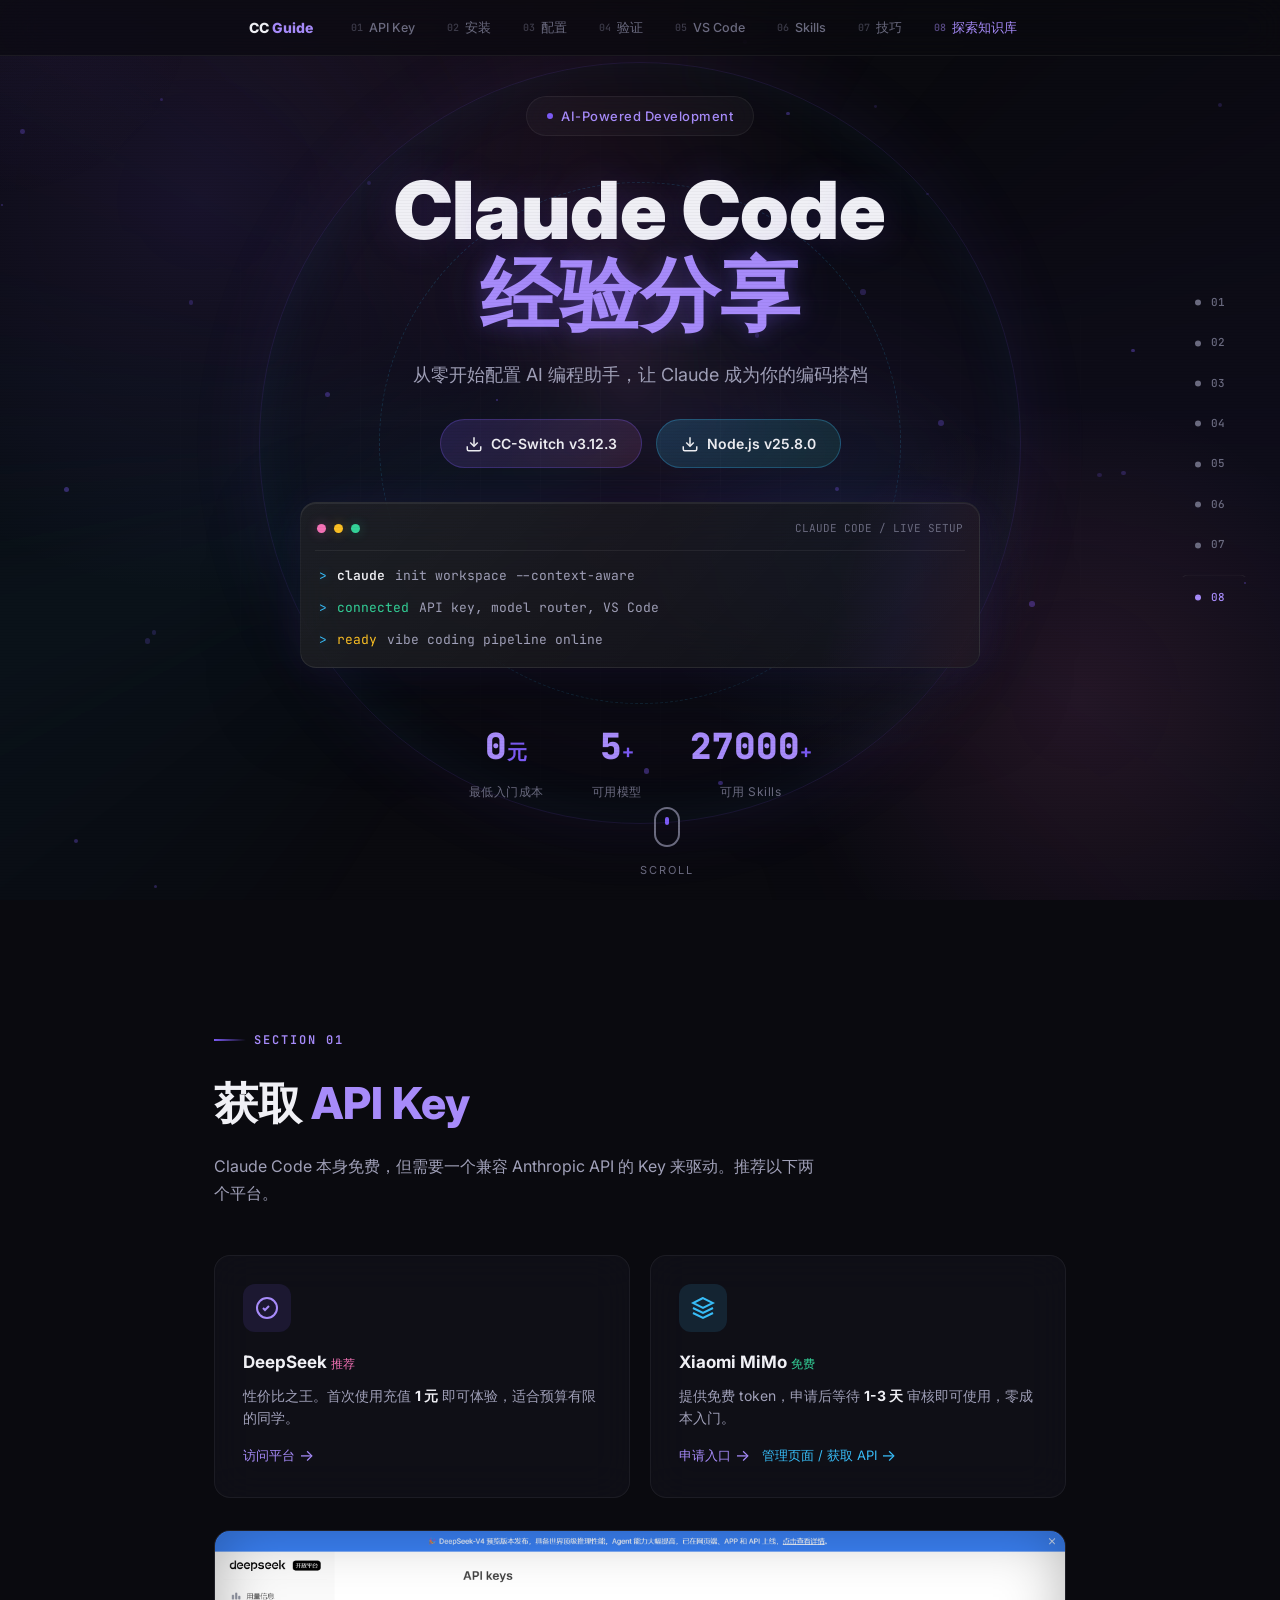
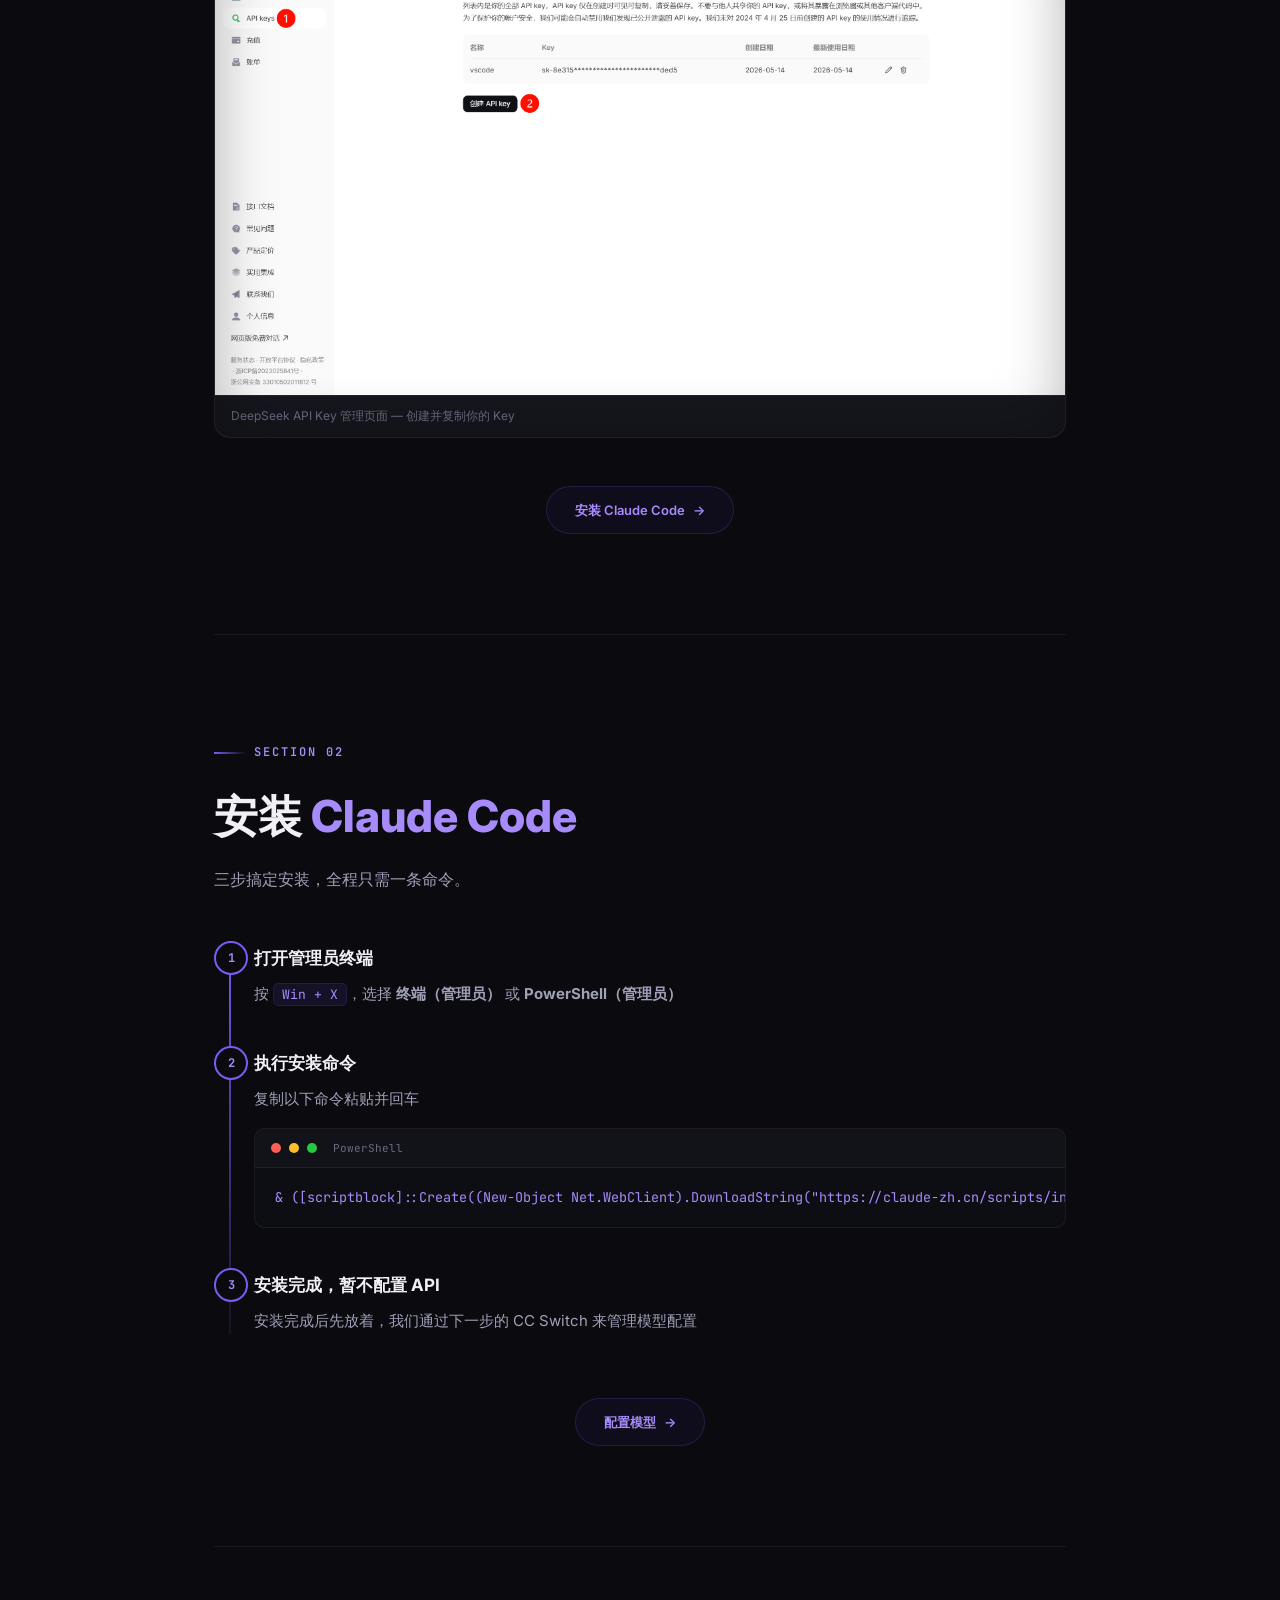
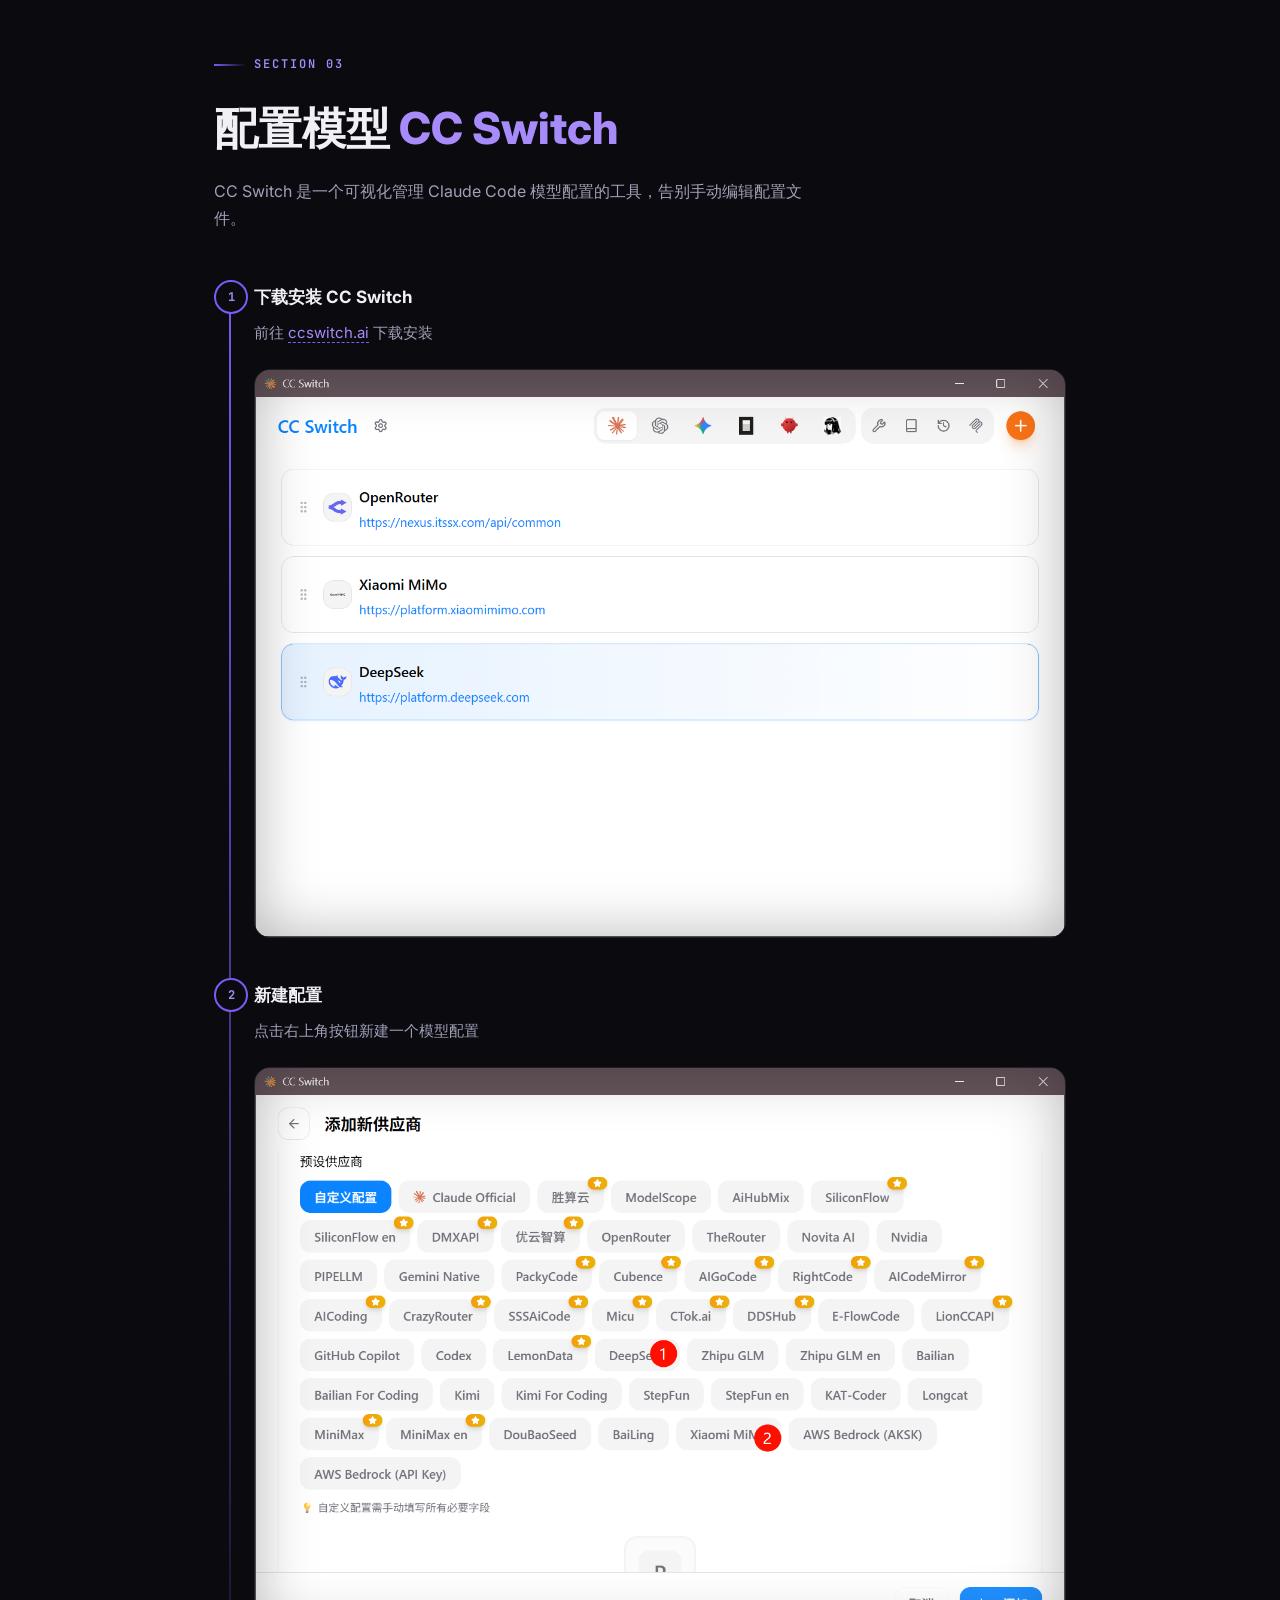
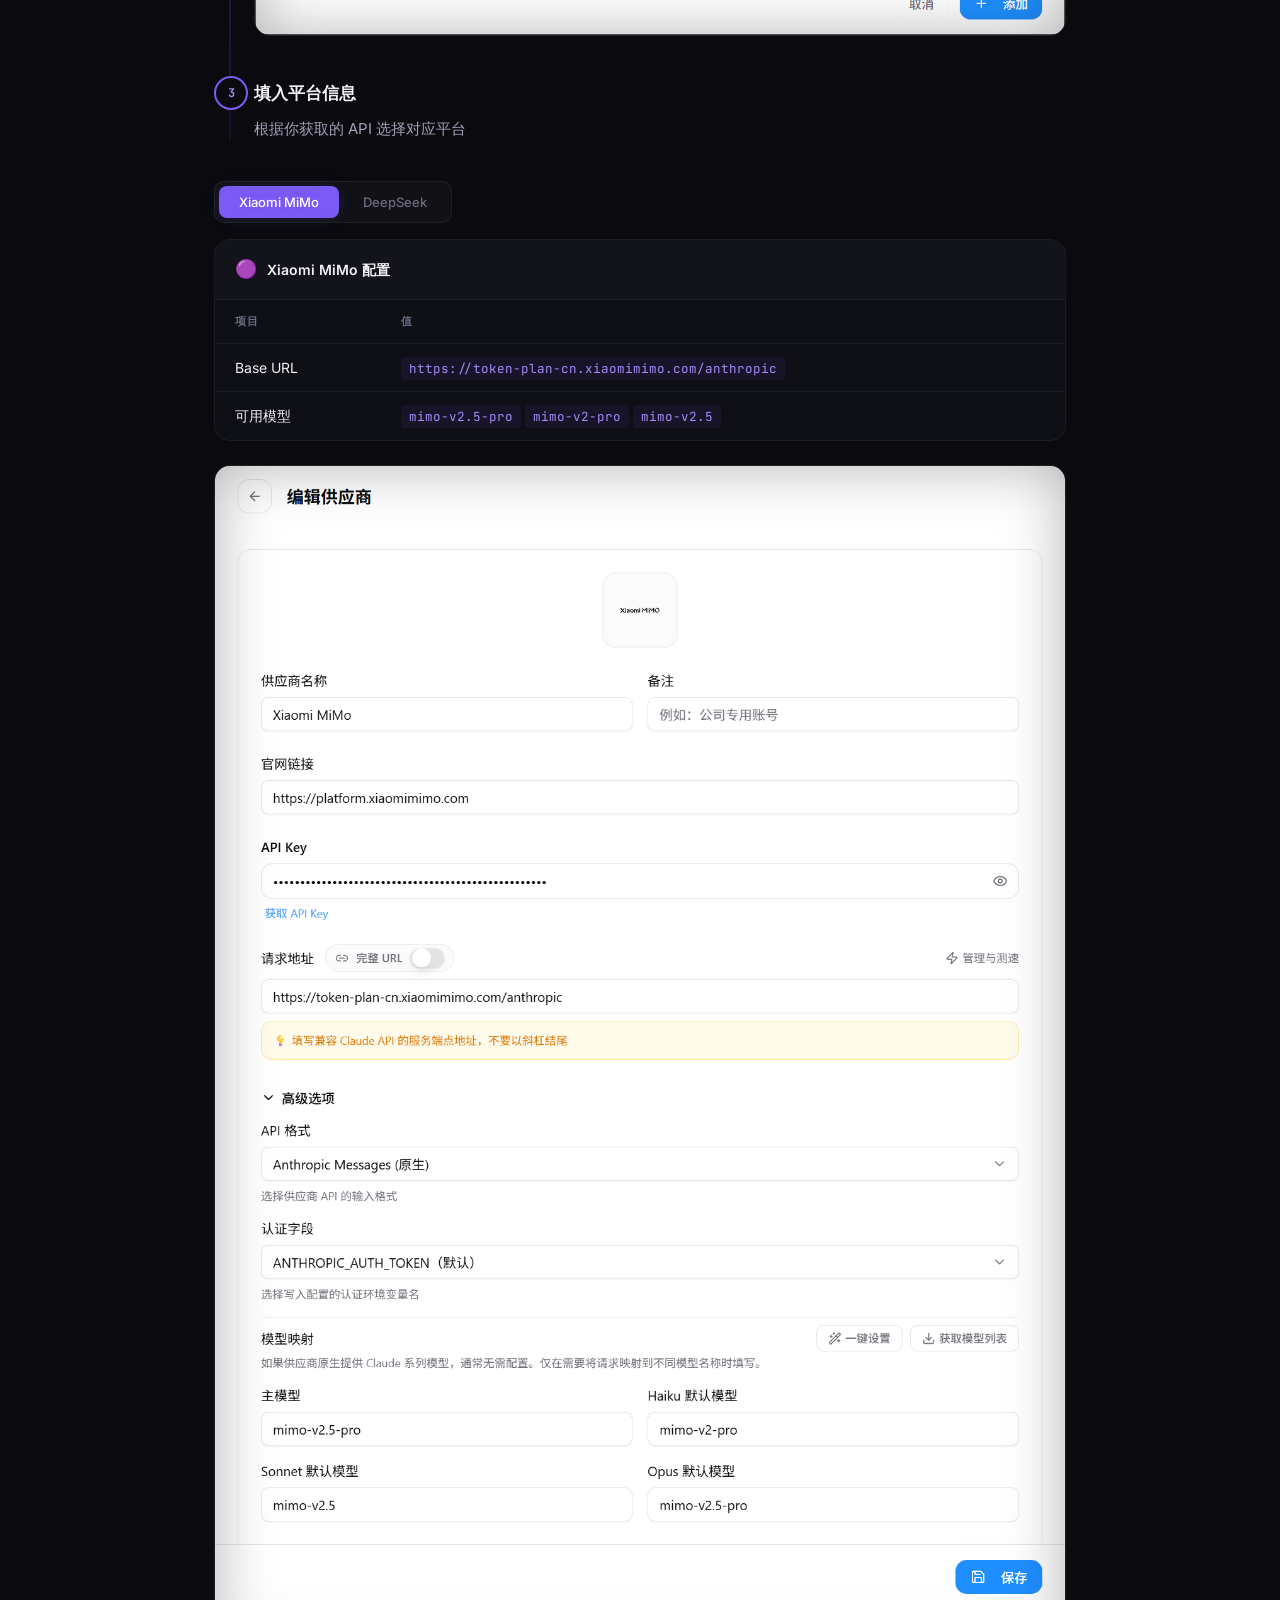
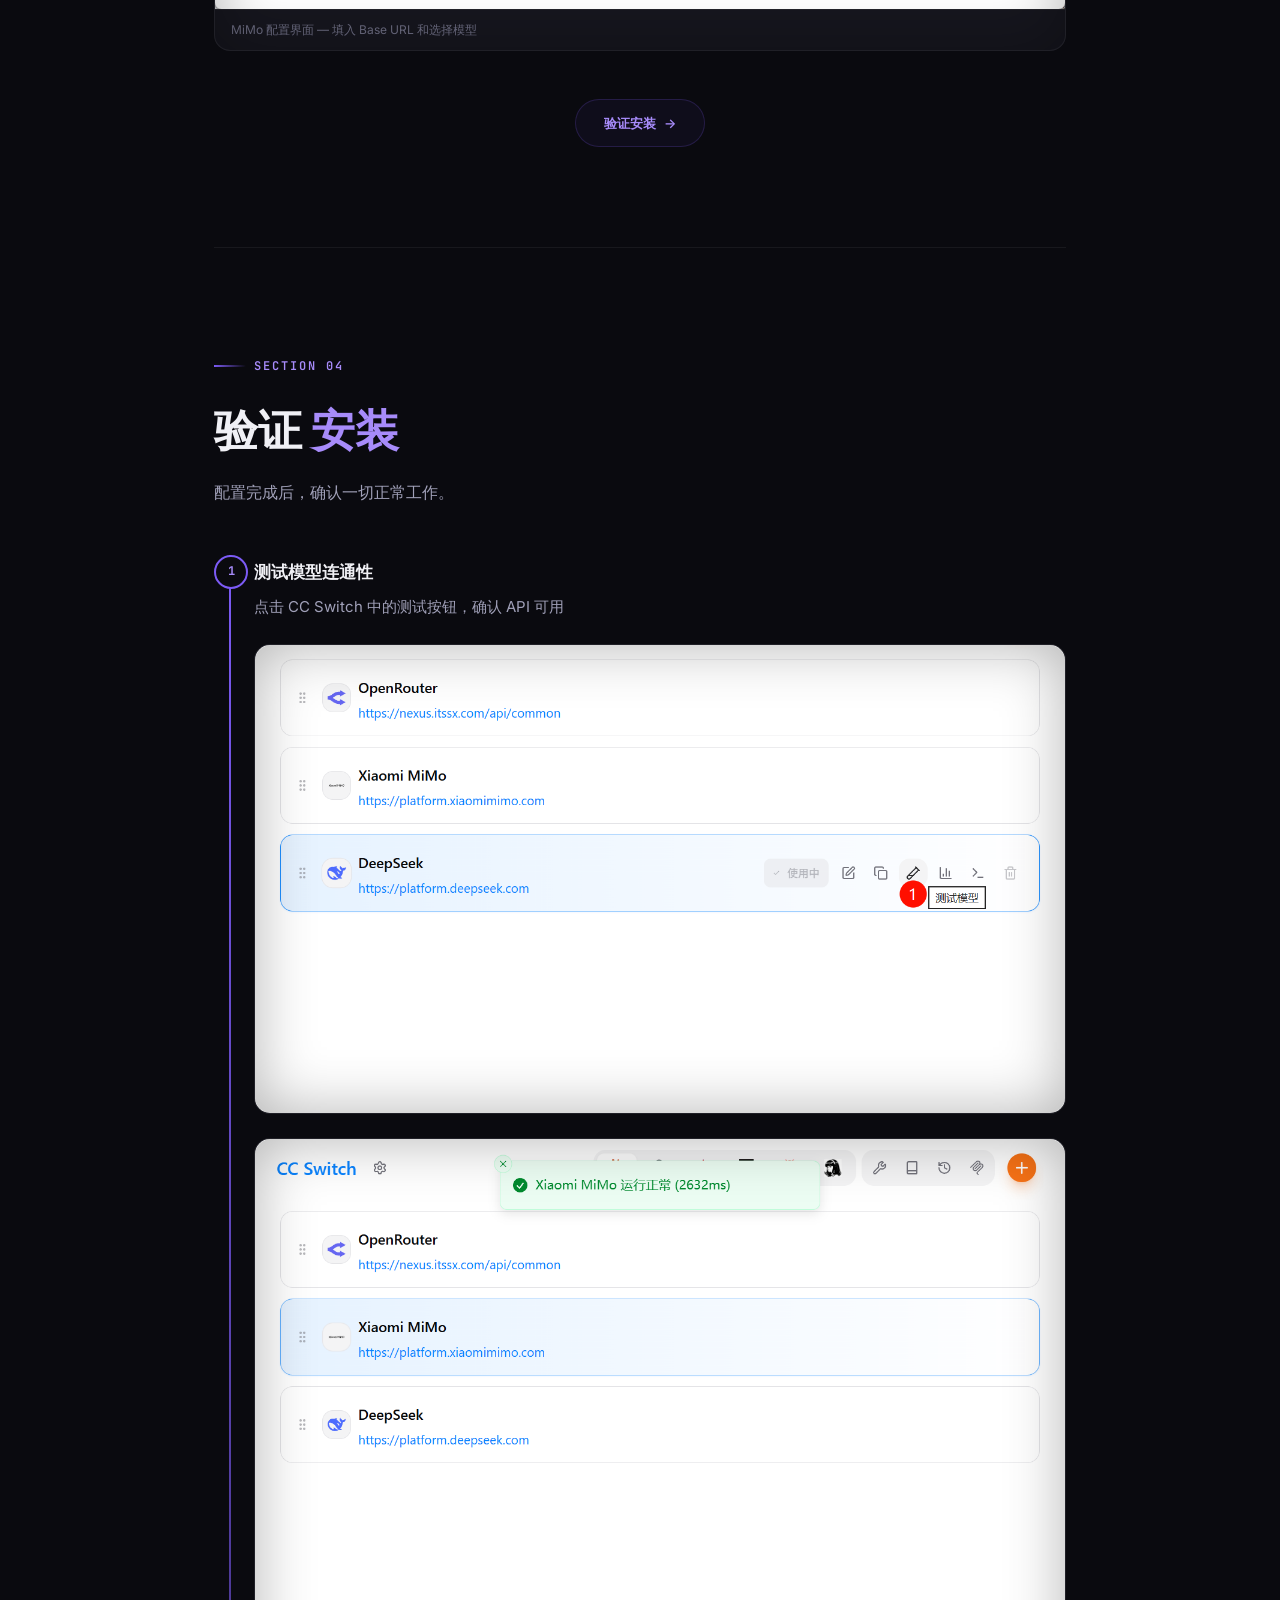
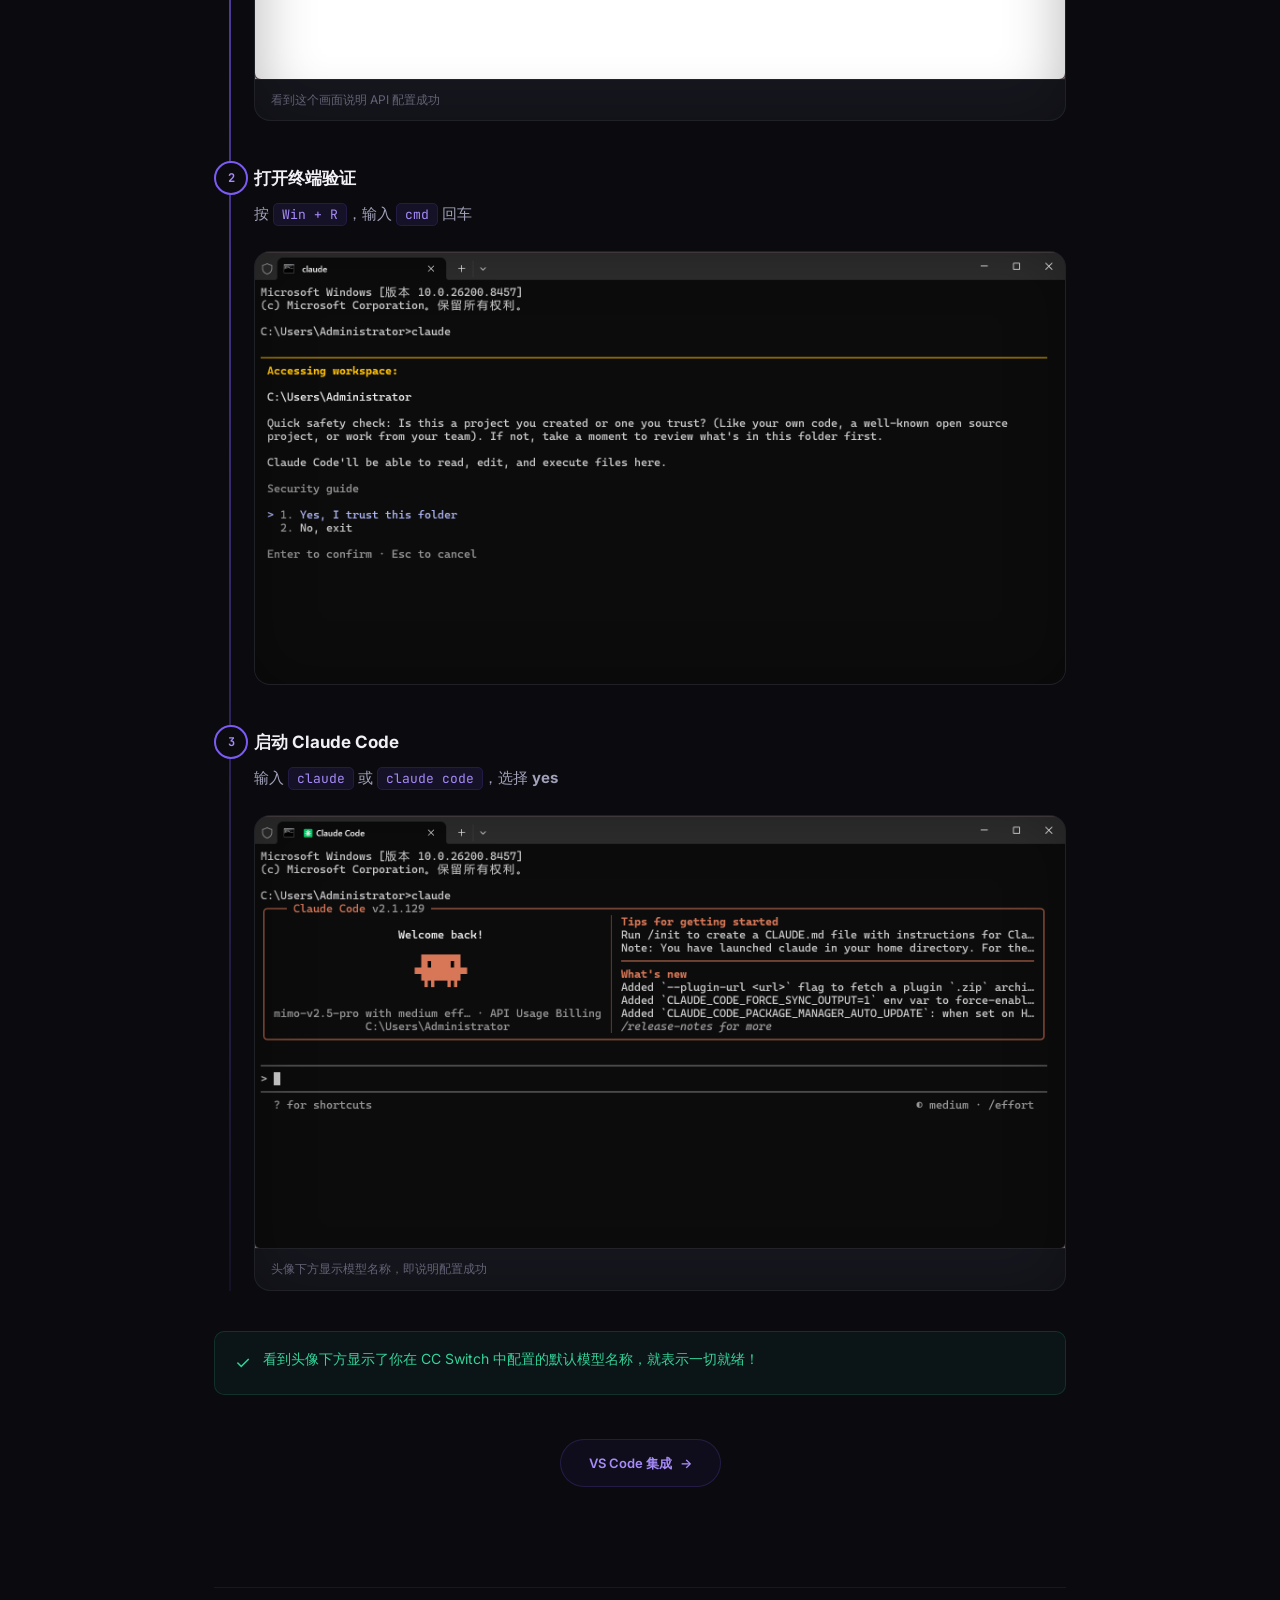
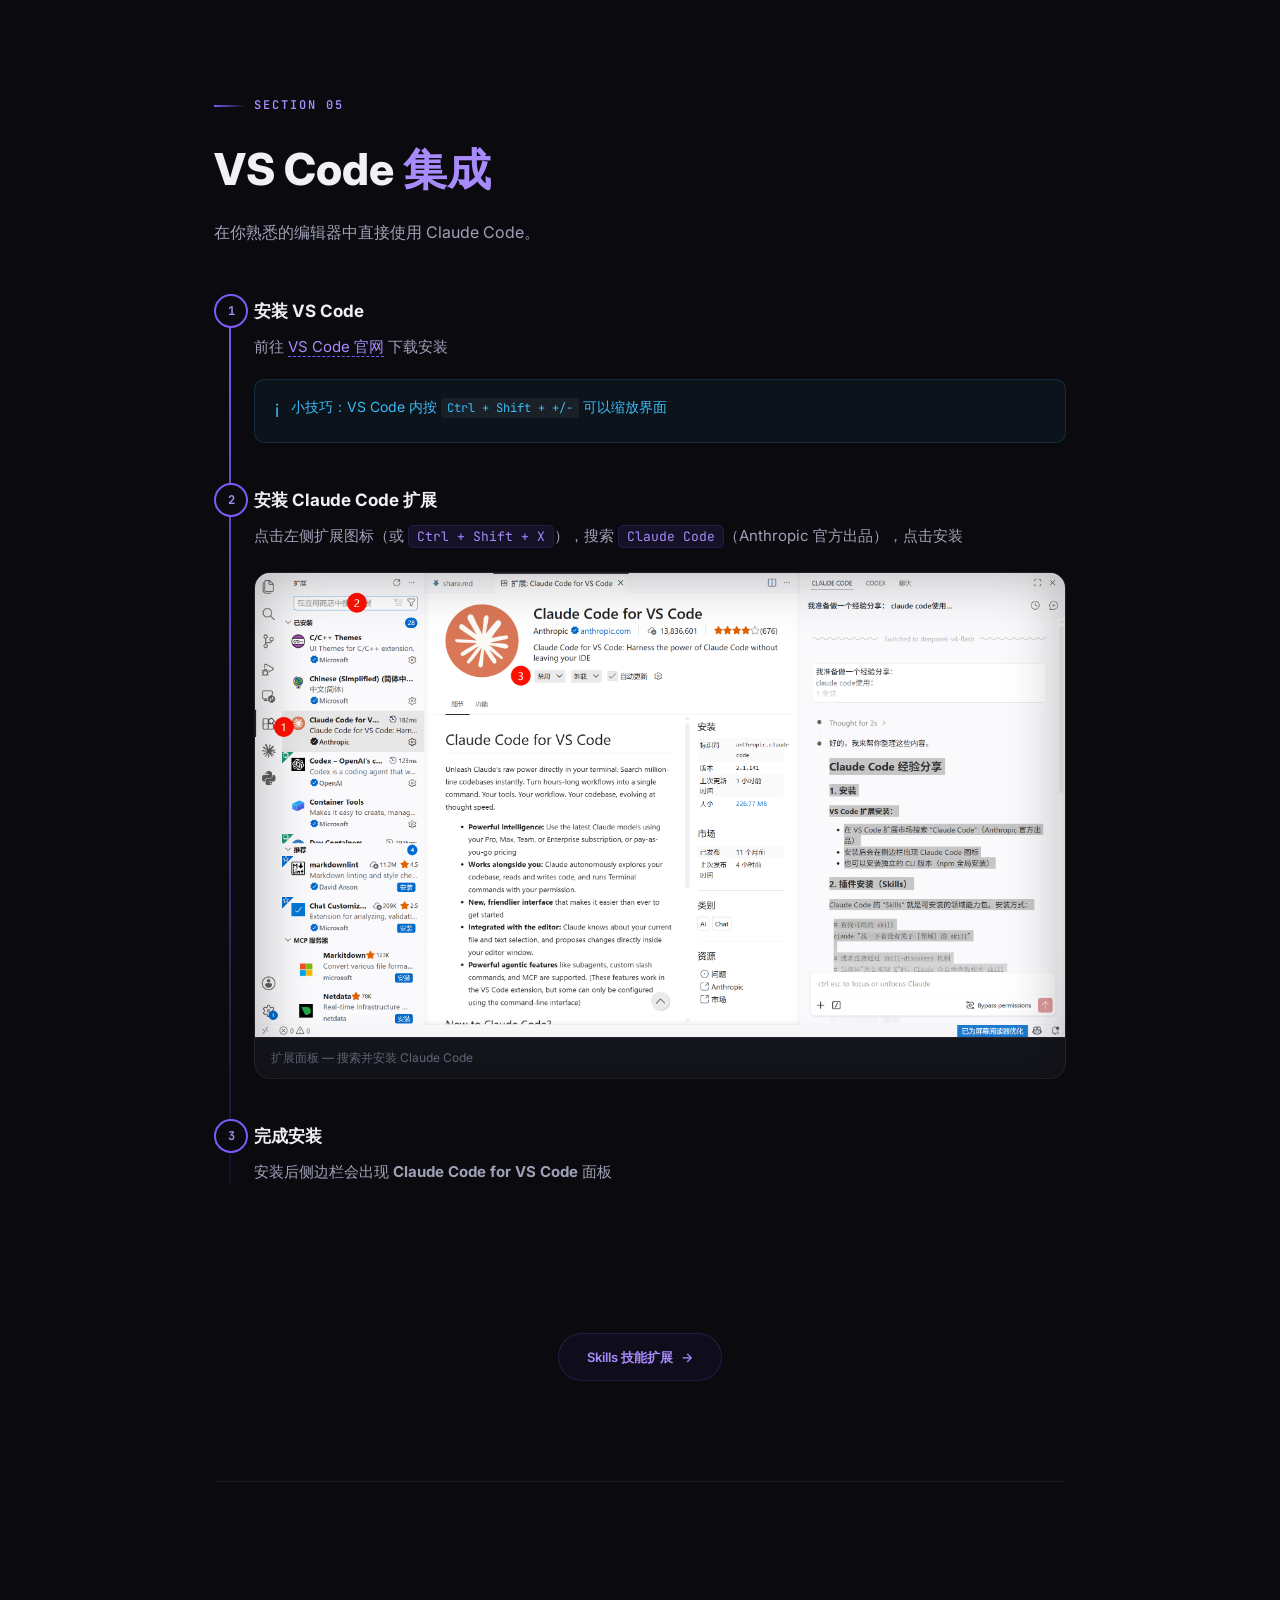
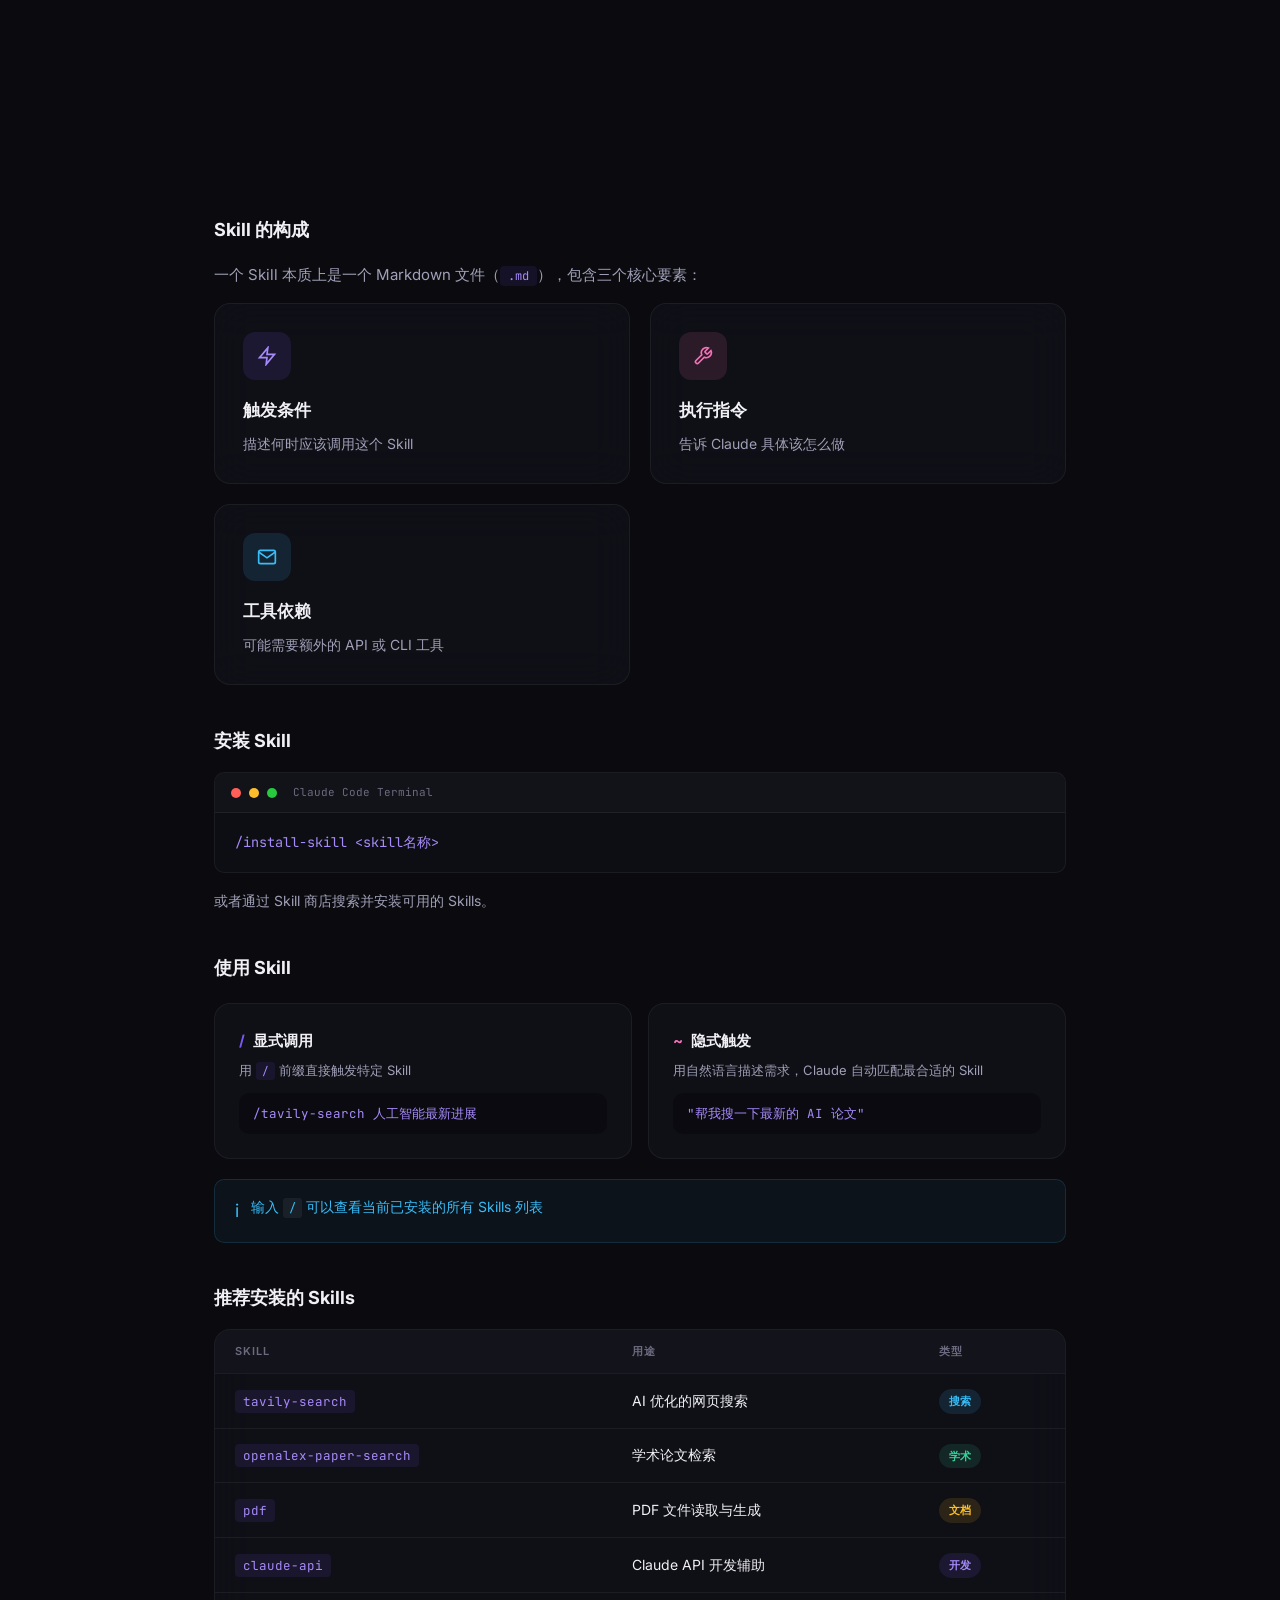
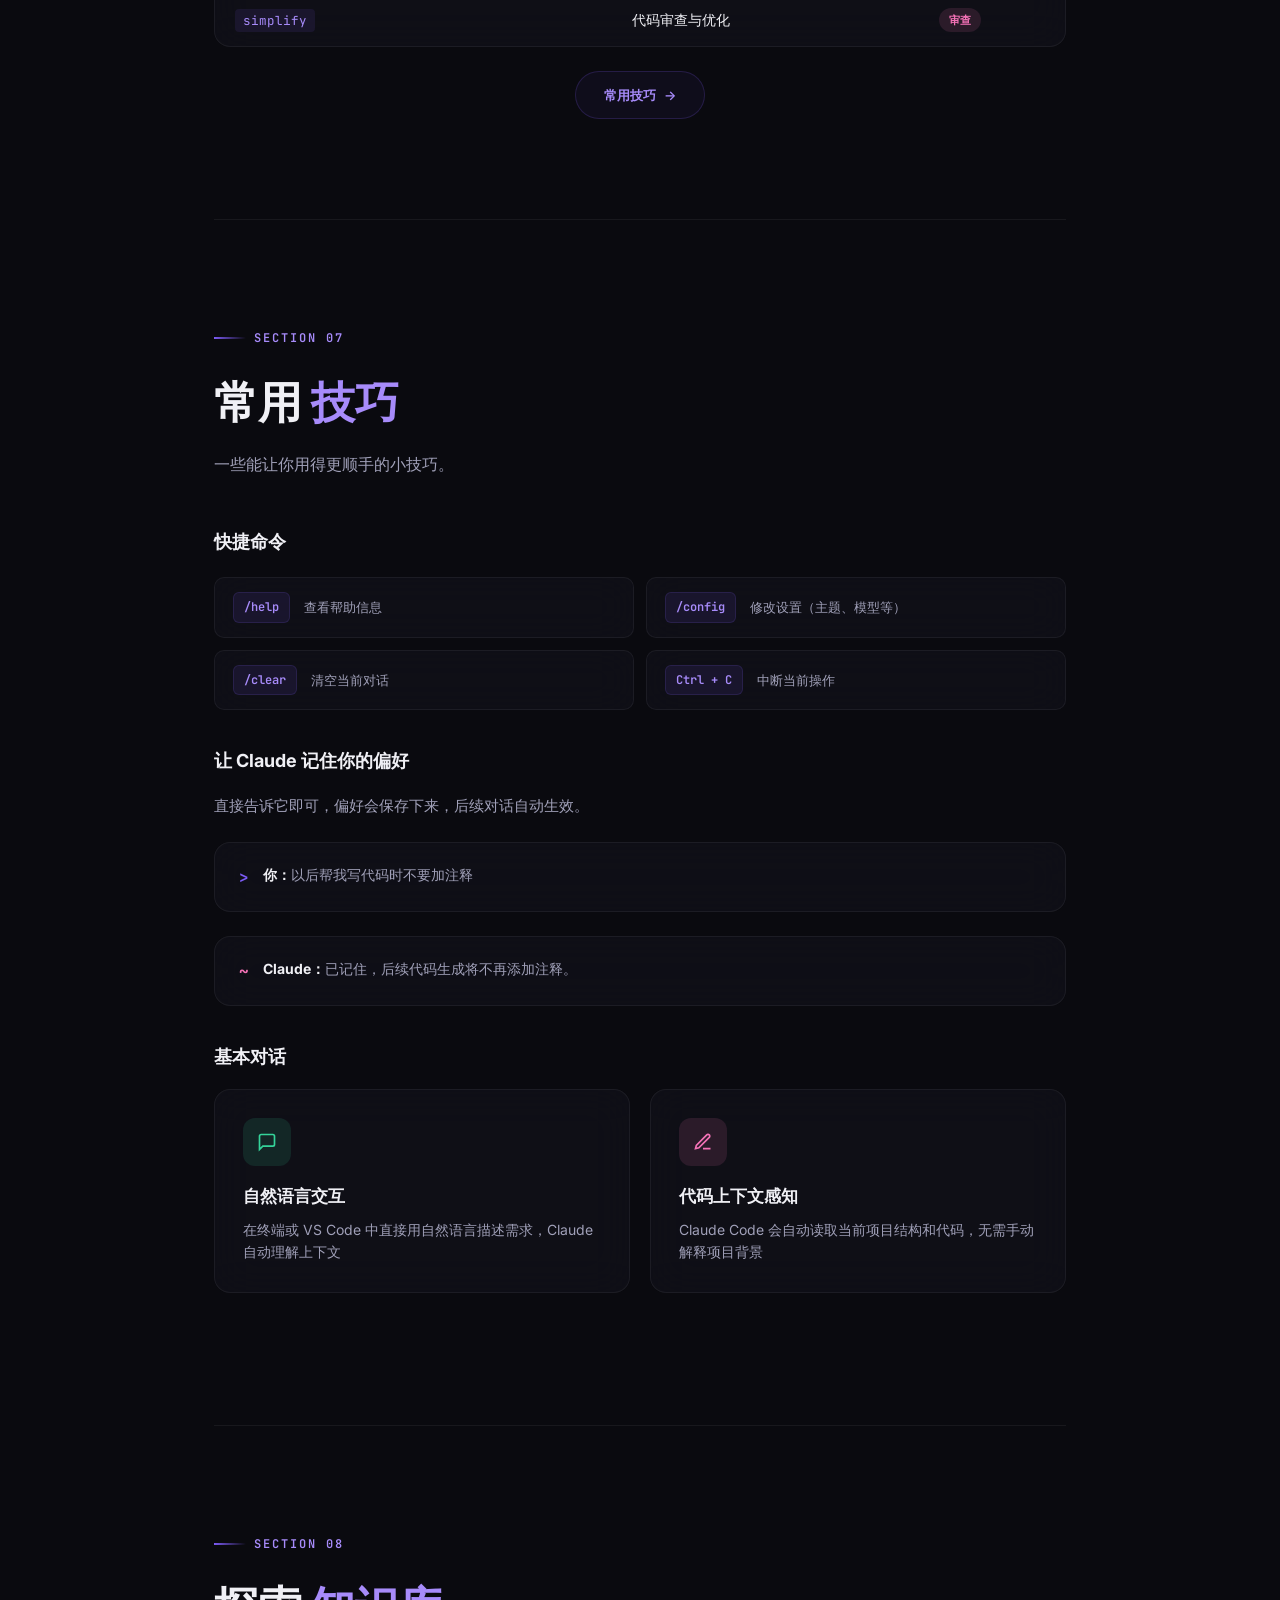
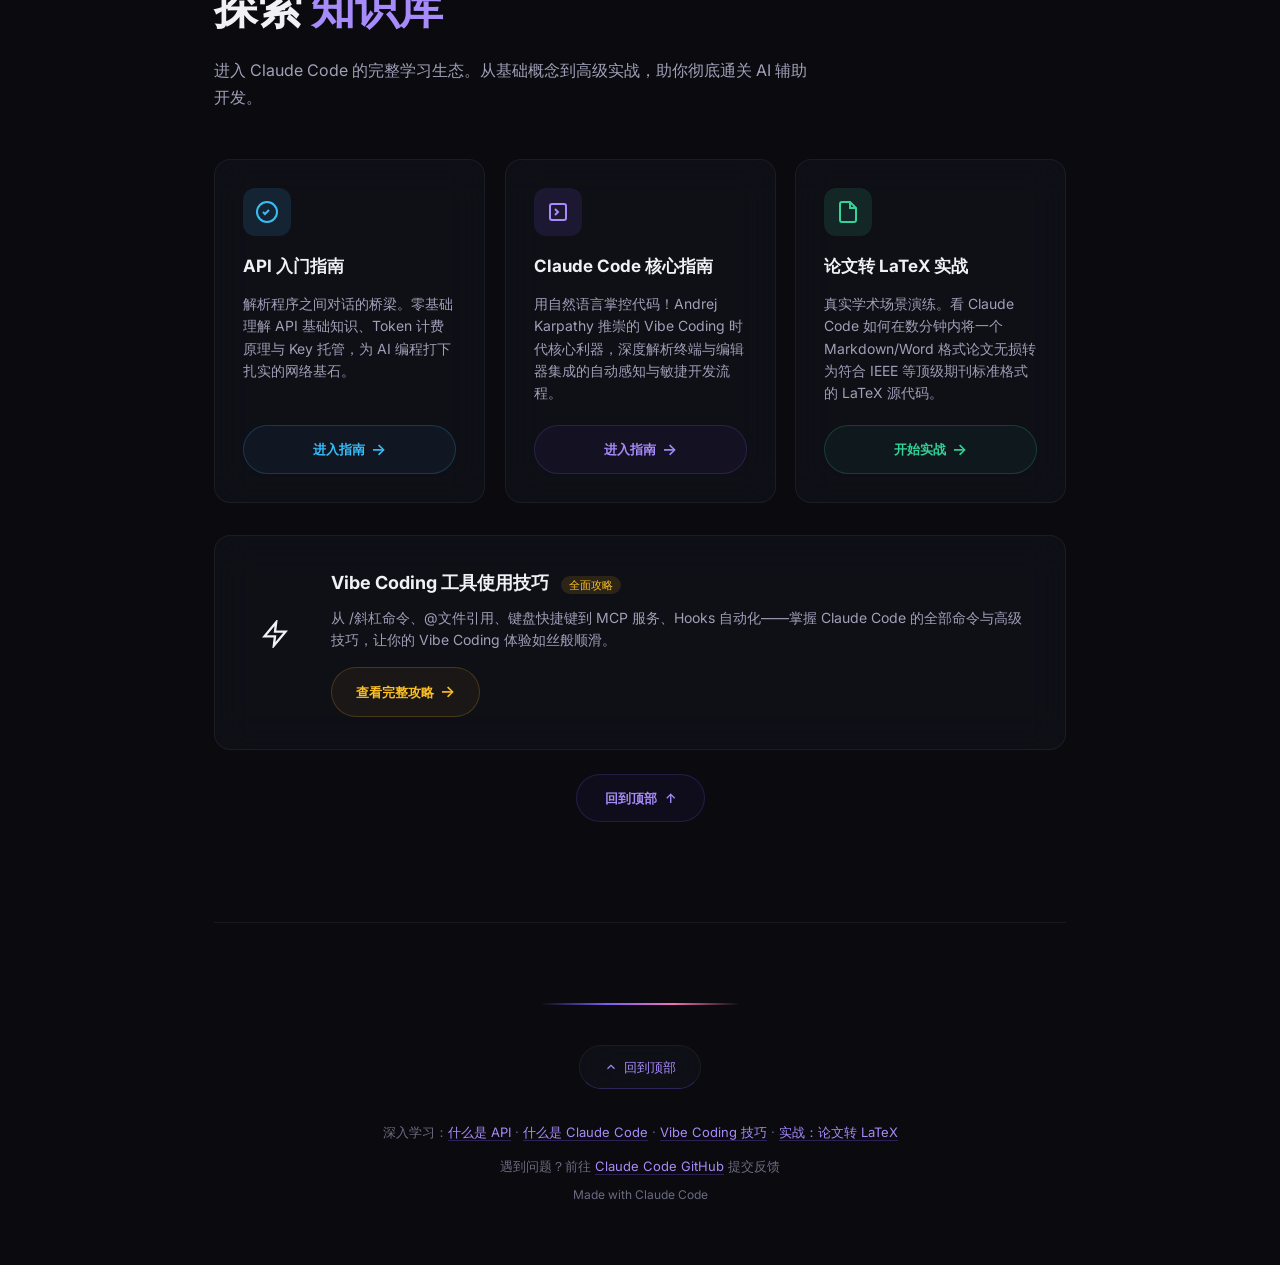
==== commit 2264a3b0: "Refactor code structure for improved readability and maintainability" ====
--- a/index.html
+++ b/index.html
@@ -245,14 +245,11 @@
 }
 
 .hero h1 .gradient-text {
-  background: linear-gradient(135deg, var(--accent) 0%, var(--accent-secondary) 50%, var(--accent-tertiary) 100%);
-  -webkit-background-clip: text;
-  -webkit-text-fill-color: transparent;
-  background-clip: text;
+  color: var(--accent-light);
+  text-shadow: 0 0 20px rgba(124, 91, 245, 0.35), 0 0 60px rgba(124, 91, 245, 0.15);
 }
 
 .hero h1 .hero-title-accent {
-  filter: drop-shadow(0 0 14px rgba(124,91,245,0.22));
   animation: none;
 }
 
@@ -262,6 +259,17 @@
   max-width: 620px;
   opacity: 0;
   animation: fadeInUp 0.8s ease forwards 0.6s;
+}
+
+.hero-downloads a:hover {
+  transform: translateY(-2px);
+  box-shadow: 0 8px 30px rgba(124, 91, 245, 0.2);
+  border-color: rgba(124, 91, 245, 0.5);
+}
+
+.hero-downloads a:nth-child(2):hover {
+  box-shadow: 0 8px 30px rgba(56, 189, 248, 0.2);
+  border-color: rgba(56, 189, 248, 0.5);
 }
 
 .hero-command-deck {
@@ -1836,6 +1844,16 @@
   <div class="hero-badge electric-pulse">AI-Powered Development</div>
   <h1><span class="glitch-text" data-text="Claude Code">Claude Code</span><br><span class="gradient-text hero-title-accent">经验分享</span></h1>
   <p class="hero-subtitle">从零开始配置 AI 编程助手，让 Claude 成为你的编码搭档</p>
+  <div class="hero-downloads" style="display:flex;gap:14px;margin-top:28px;flex-wrap:wrap;justify-content:center;opacity:0;animation:fadeInUp 0.8s ease forwards 0.75s;">
+    <a href="https://github.com/ranranxuejie/AGENT/raw/main/assets/setup/CC-Switch-v3.12.3-Windows.msi" target="_blank" style="display:inline-flex;align-items:center;gap:8px;padding:12px 24px;border-radius:100px;background:linear-gradient(135deg,rgba(124,91,245,0.18),rgba(244,114,182,0.12));border:1px solid rgba(124,91,245,0.3);color:var(--text-primary);font-size:14px;font-weight:600;text-decoration:none;transition:all 0.3s ease;backdrop-filter:blur(20px);">
+      <svg width="18" height="18" viewBox="0 0 24 24" fill="none" stroke="currentColor" stroke-width="2"><path d="M21 15v4a2 2 0 0 1-2 2H5a2 2 0 0 1-2-2v-4"/><polyline points="7 10 12 15 17 10"/><line x1="12" y1="15" x2="12" y2="3"/></svg>
+      CC-Switch v3.12.3
+    </a>
+    <a href="https://github.com/ranranxuejie/AGENT/raw/main/assets/setup/node-v25.8.0-x64.msi" target="_blank" style="display:inline-flex;align-items:center;gap:8px;padding:12px 24px;border-radius:100px;background:linear-gradient(135deg,rgba(56,189,248,0.18),rgba(52,211,153,0.12));border:1px solid rgba(56,189,248,0.3);color:var(--text-primary);font-size:14px;font-weight:600;text-decoration:none;transition:all 0.3s ease;backdrop-filter:blur(20px);">
+      <svg width="18" height="18" viewBox="0 0 24 24" fill="none" stroke="currentColor" stroke-width="2"><path d="M21 15v4a2 2 0 0 1-2 2H5a2 2 0 0 1-2-2v-4"/><polyline points="7 10 12 15 17 10"/><line x1="12" y1="15" x2="12" y2="3"/></svg>
+      Node.js v25.8.0
+    </a>
+  </div>
   <div class="hero-command-deck holo-shimmer">
     <div class="command-topbar">
       <span></span><span></span><span></span>
@@ -2316,7 +2334,28 @@
       </a>
     </div>
   </div>
-  
+
+  <!-- Vibe Coding 使用技巧 — 新增 -->
+  <div class="fade-in" style="margin-top: 24px;">
+    <div class="card neon-border scan-beam" style="display: flex; align-items: center; gap: 28px; padding: 32px;">
+      <div class="card-icon amber" style="flex-shrink: 0; width: 56px; height: 56px; font-size: 26px;">
+        <svg width="28" height="28" viewBox="0 0 24 24" fill="none" stroke="currentColor" stroke-width="2"><path d="M13 2L3 14h9l-1 8 10-12h-9l1-8z"/></svg>
+      </div>
+      <div style="flex: 1;">
+        <h3 style="font-size: 18px; font-weight: 700; margin-bottom: 8px;">
+          Vibe Coding 工具使用技巧
+          <span style="font-size: 11px; color: var(--accent-amber); font-weight: 500; margin-left: 8px; background: rgba(251,191,36,0.12); padding: 2px 8px; border-radius: 100px;">全面攻略</span>
+        </h3>
+        <p style="font-size: 14px; color: var(--text-secondary); line-height: 1.6; margin-bottom: 16px;">
+          从 /斜杠命令、@文件引用、键盘快捷键到 MCP 服务、Hooks 自动化——掌握 Claude Code 的全部命令与高级技巧，让你的 Vibe Coding 体验如丝般顺滑。
+        </p>
+        <a href="vibe-coding.html" style="display: inline-flex; align-items: center; gap: 6px; padding: 10px 24px; font-size: 13px; font-weight: 600; color: var(--accent-amber); text-decoration: none; border: 1px solid rgba(251,191,36,0.2); background: rgba(251,191,36,0.05); border-radius: 100px; transition: all 0.3s ease;">
+          查看完整攻略 <span style="font-size: 16px;">&rarr;</span>
+        </a>
+      </div>
+    </div>
+  </div>
+
   <div class="section-nav"><a href="#hero" class="section-nav-next">回到顶部 <span class="arrow">&uarr;</span></a></div>
 </section>
 
@@ -2326,7 +2365,7 @@
     <svg viewBox="0 0 24 24" fill="none" stroke="currentColor" stroke-width="2"><path d="M18 15l-6-6-6 6"/></svg>
     回到顶部
   </a>
-  <p style="margin-top:32px;">深入学习：<a href="api-intro.html">什么是 API</a> · <a href="claude-code-intro.html">什么是 Claude Code</a> · <a href="paper-to-tex.html">实战：论文转 LaTeX</a></p>
+  <p style="margin-top:32px;">深入学习：<a href="api-intro.html">什么是 API</a> · <a href="claude-code-intro.html">什么是 Claude Code</a> · <a href="vibe-coding.html">Vibe Coding 技巧</a> · <a href="paper-to-tex.html">实战：论文转 LaTeX</a></p>
   <p style="margin-top:12px;">遇到问题？前往 <a href="https://github.com/anthropics/claude-code/issues" target="_blank">Claude Code GitHub</a> 提交反馈</p>
   <p style="margin-top:8px;font-size:12px;color:var(--text-muted);">Made with Claude Code</p>
 </div>
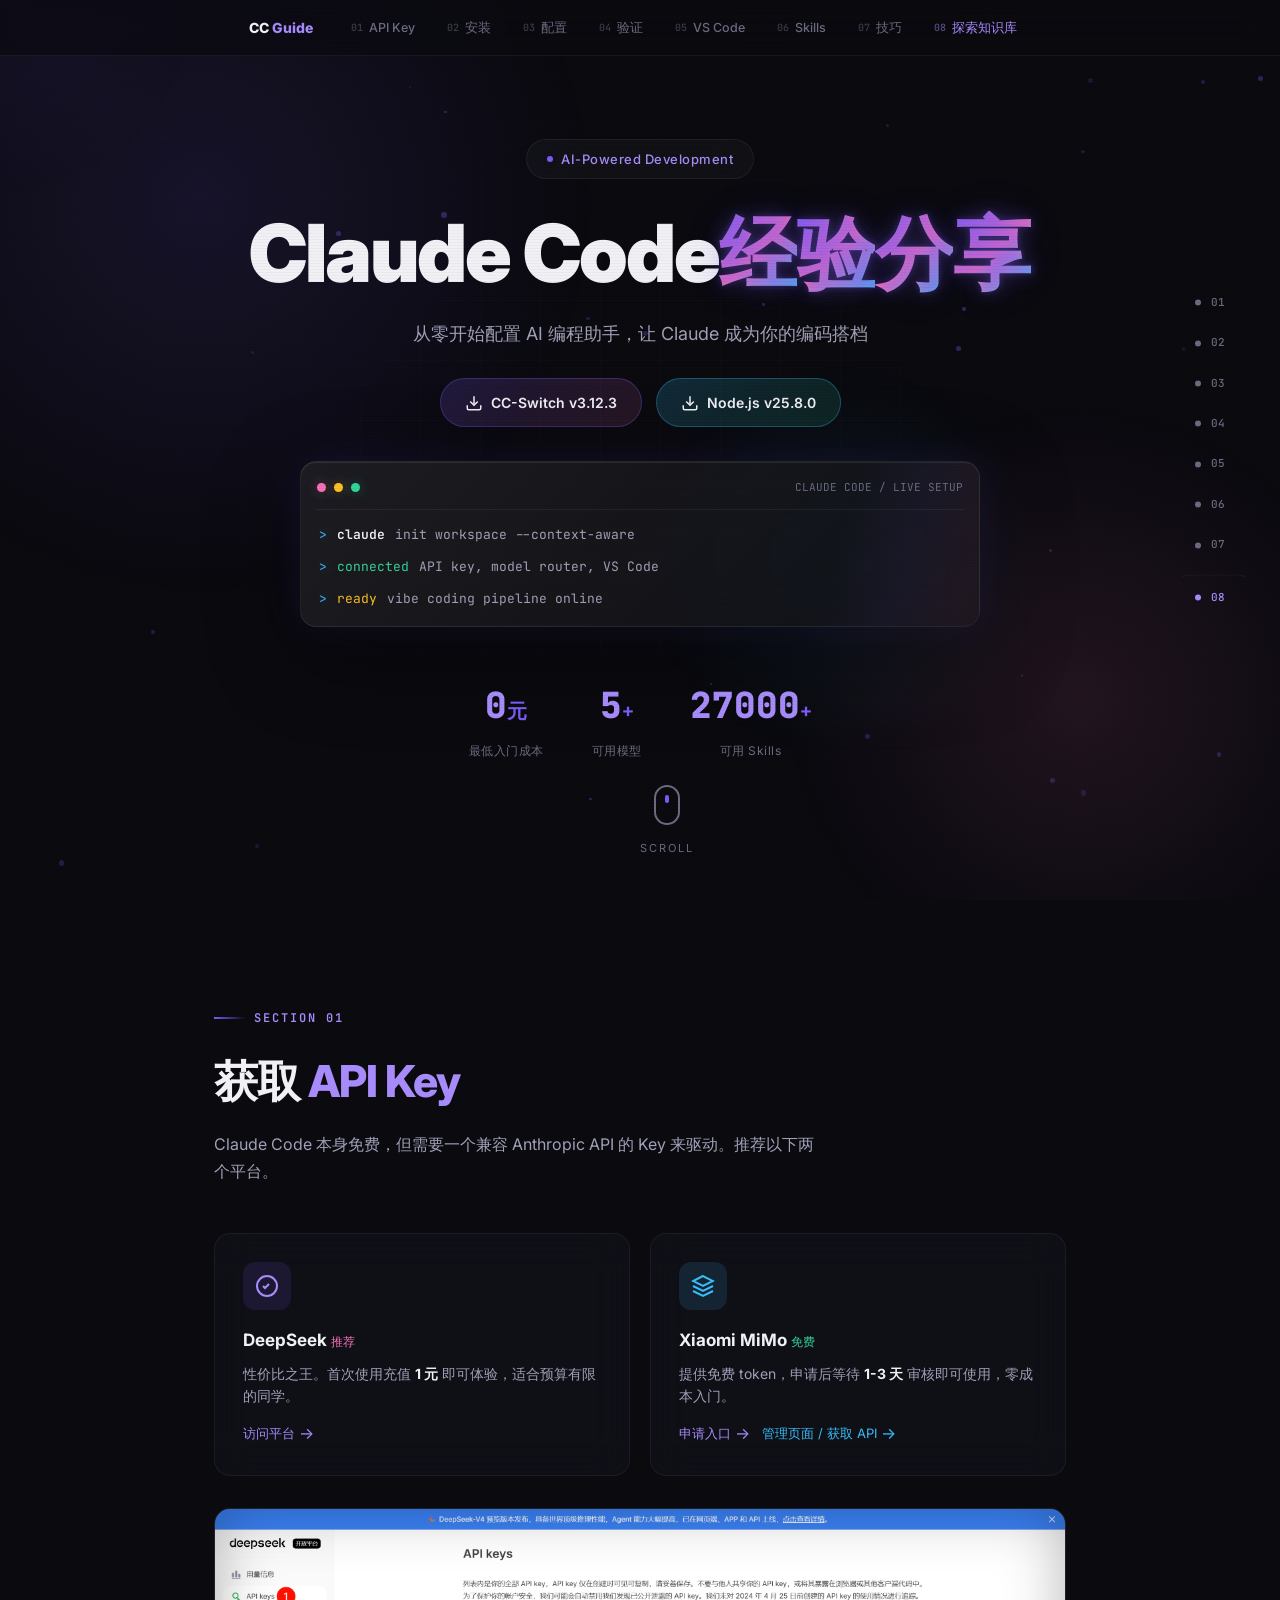
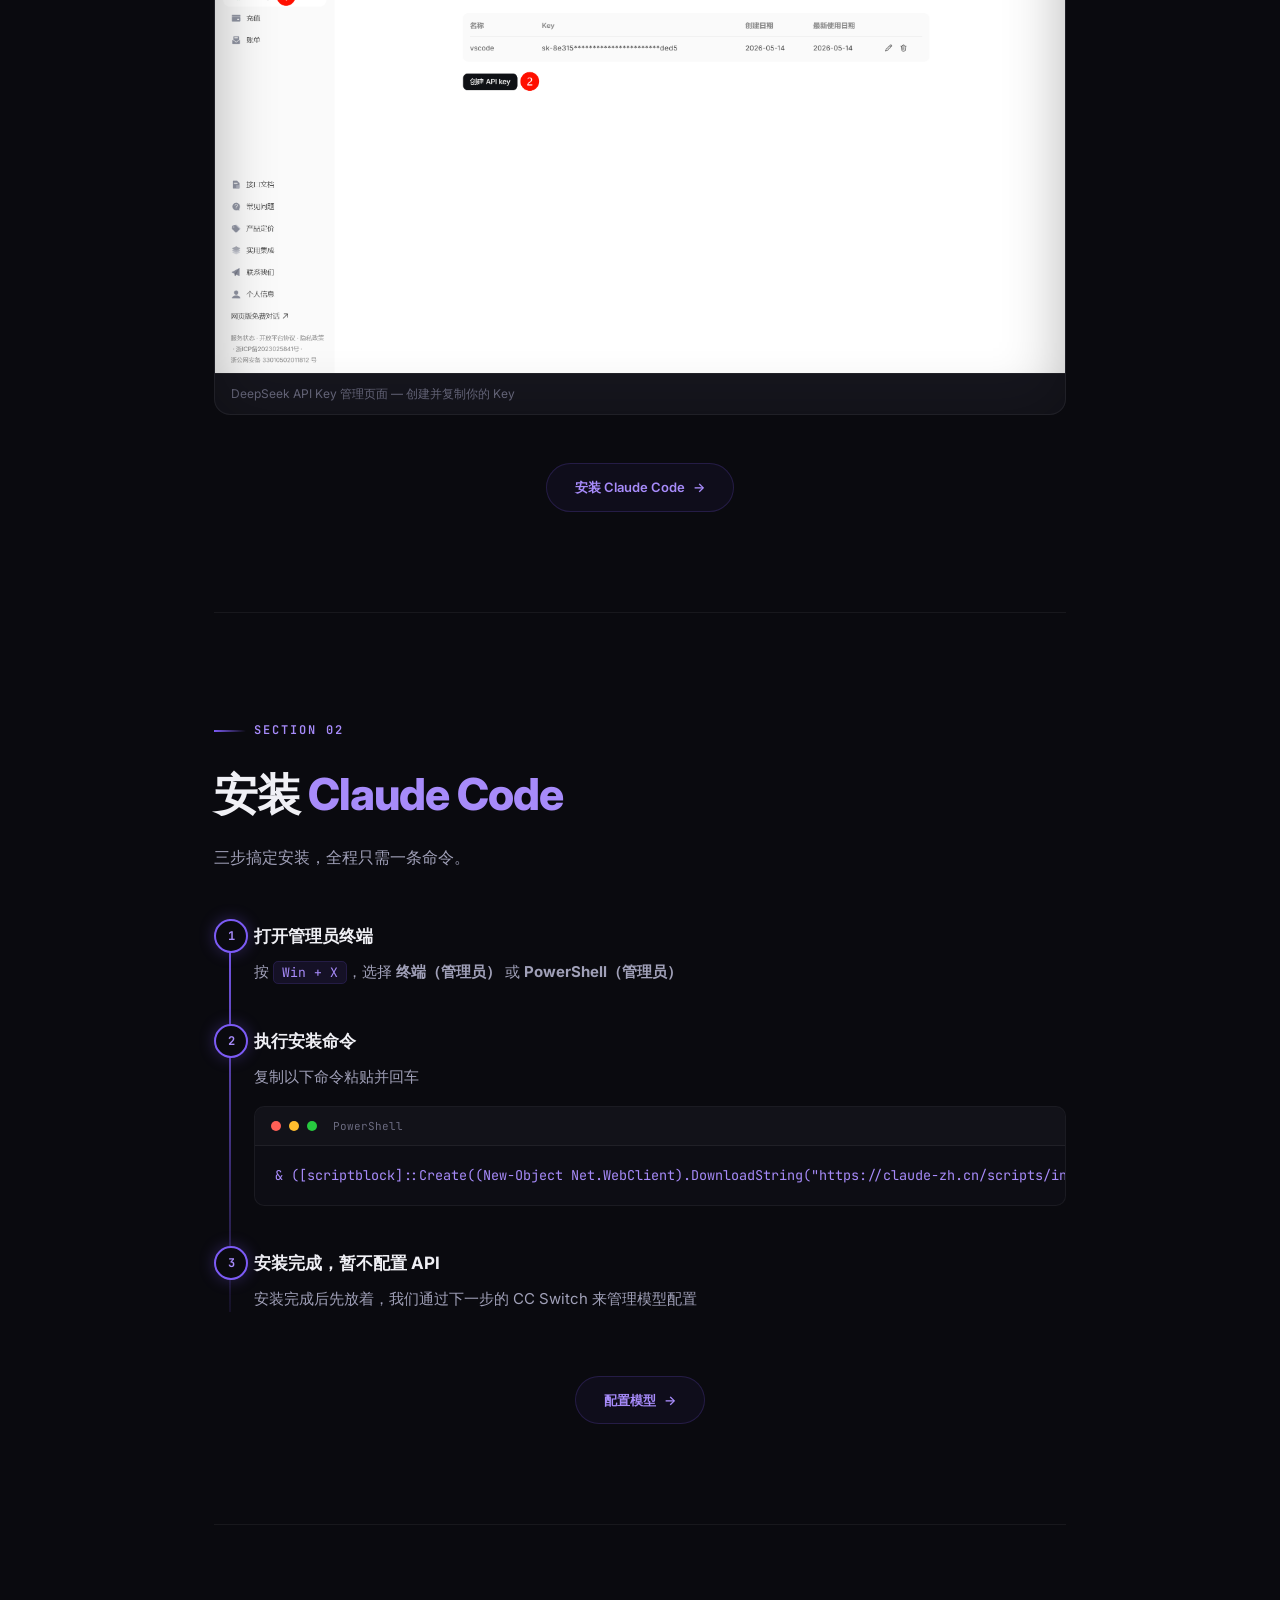
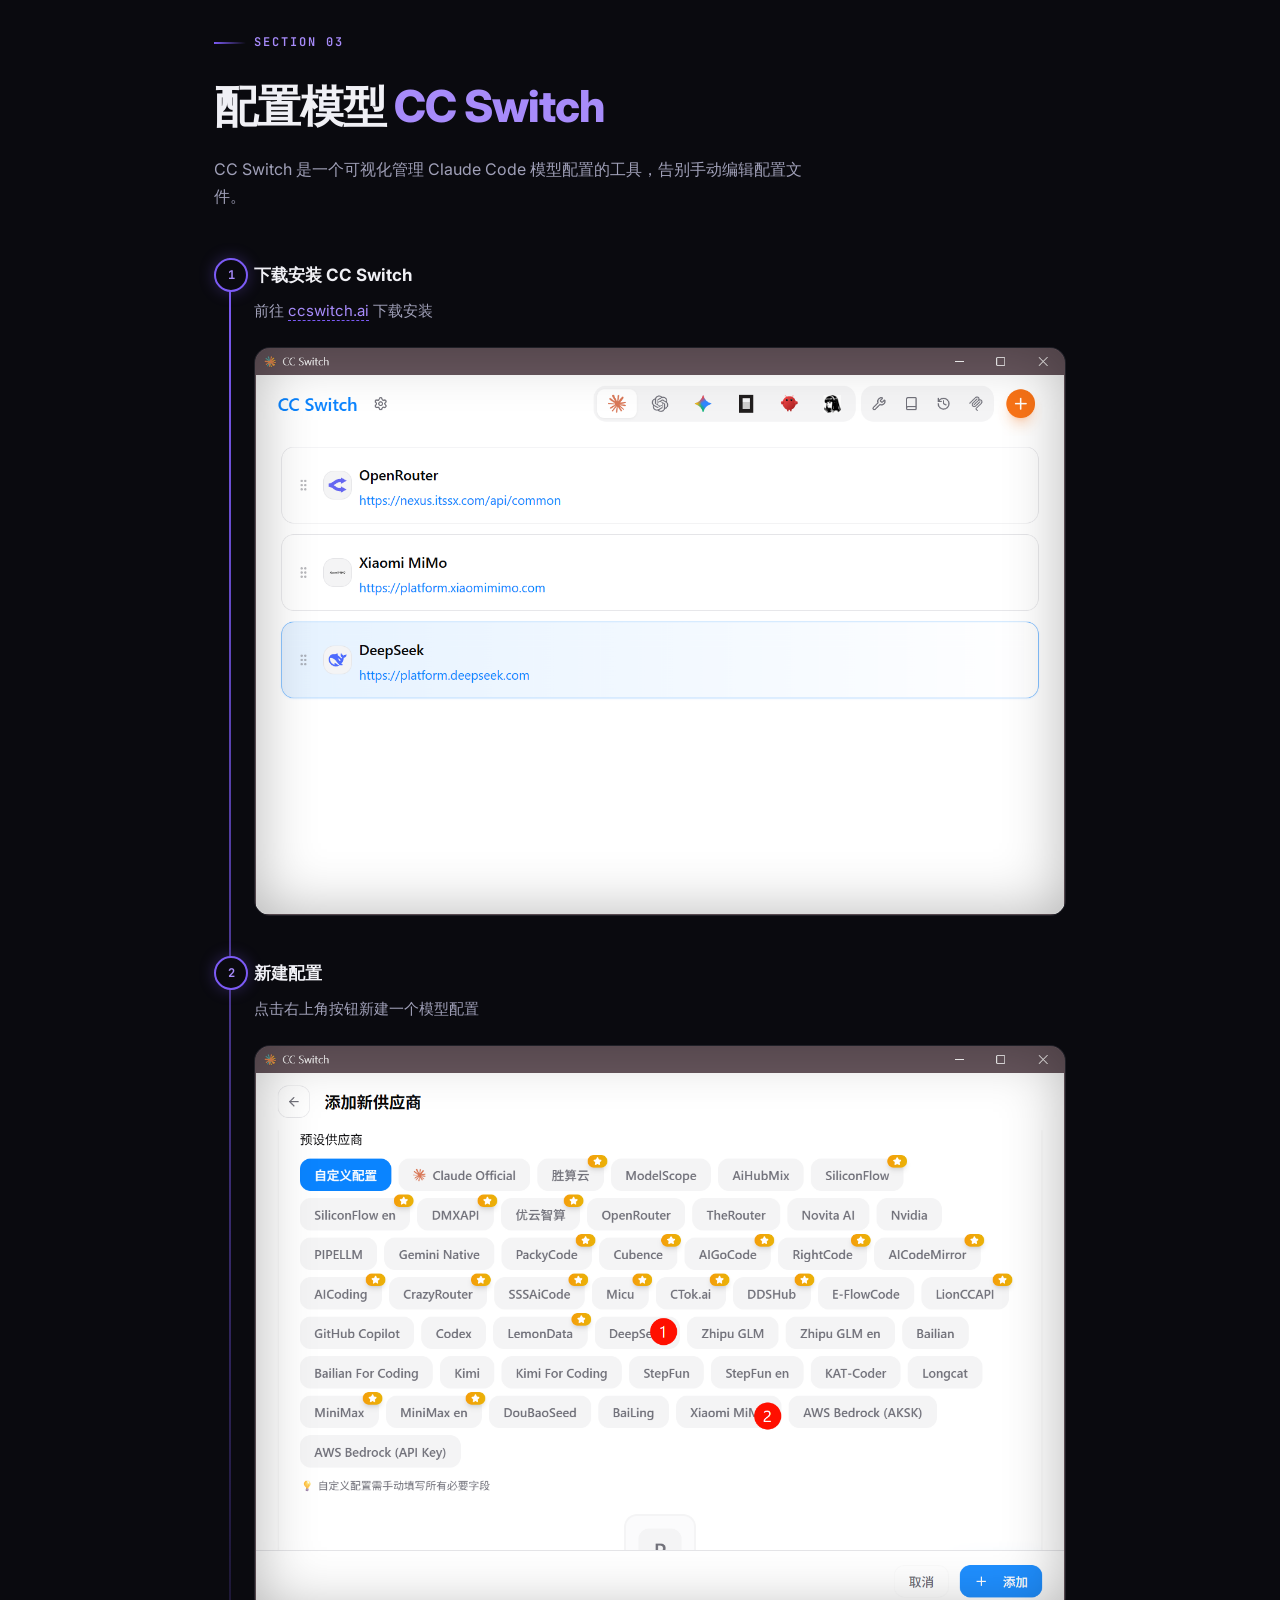
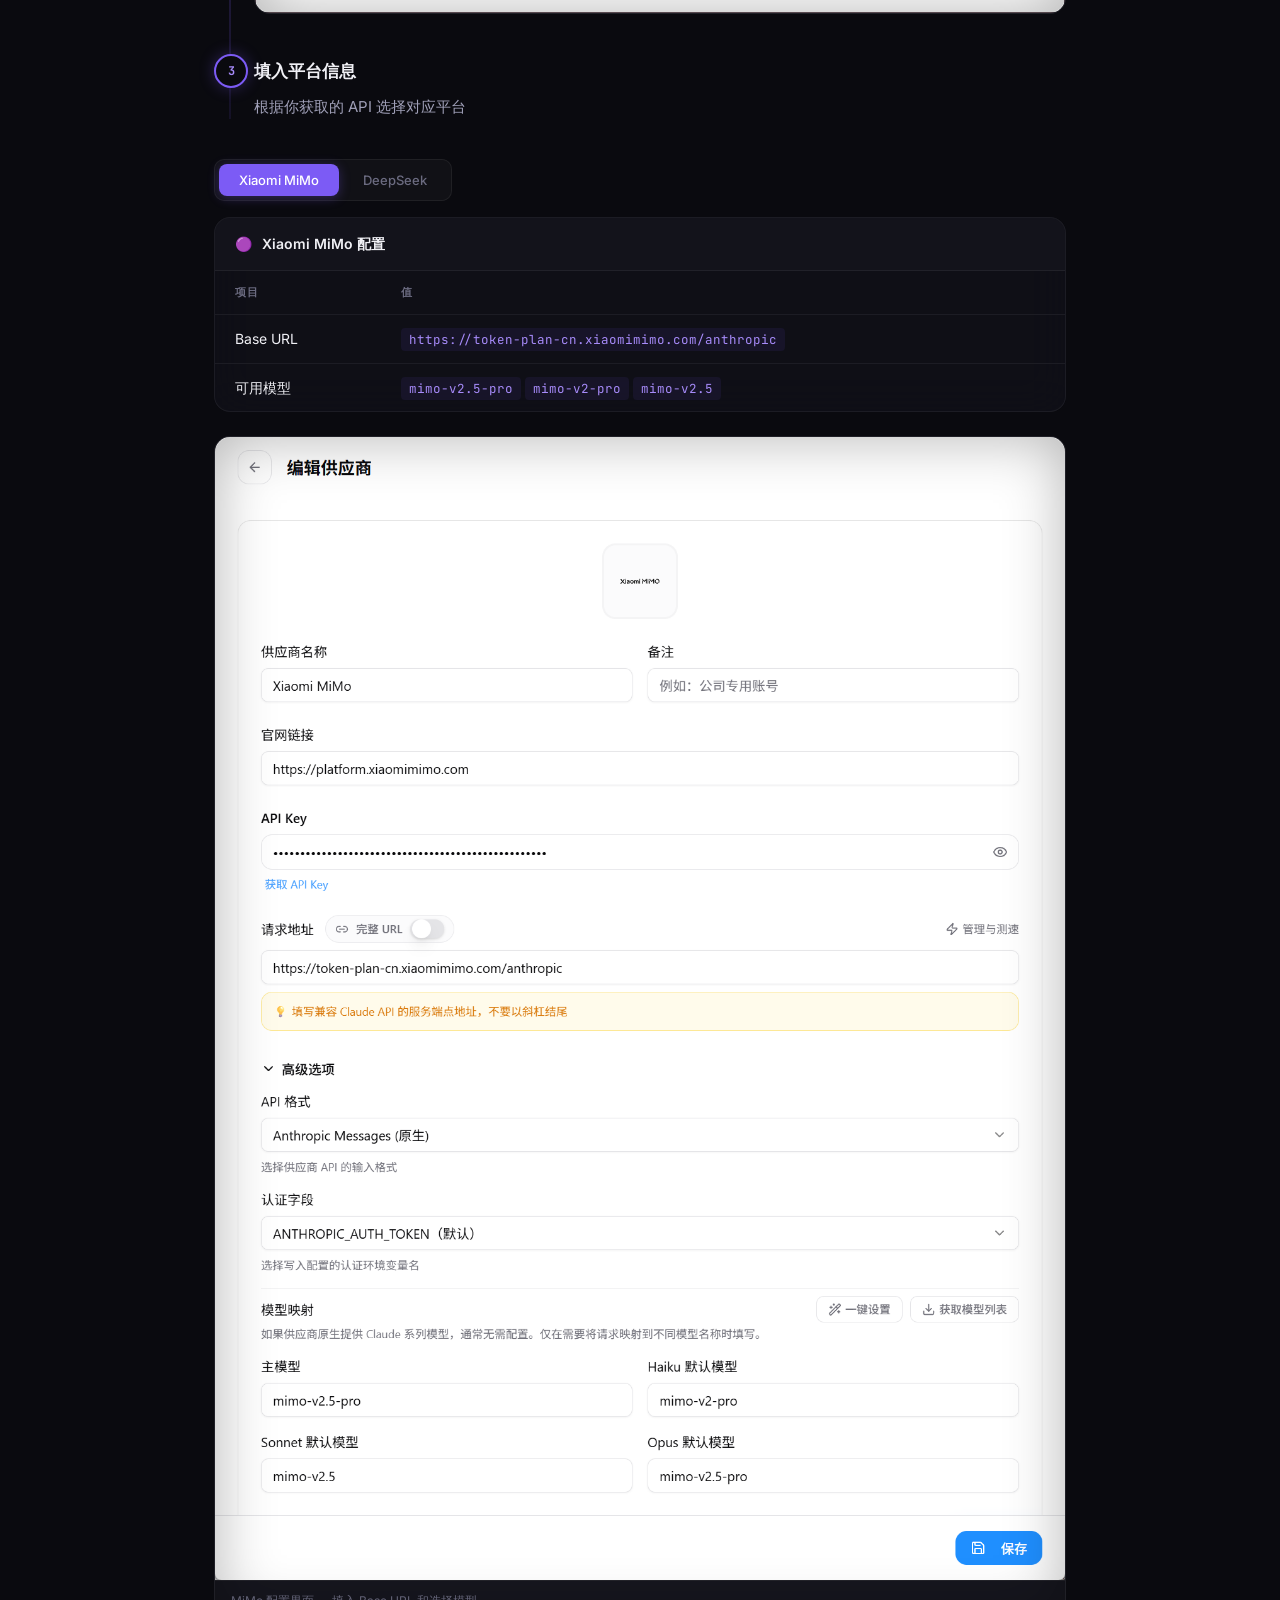
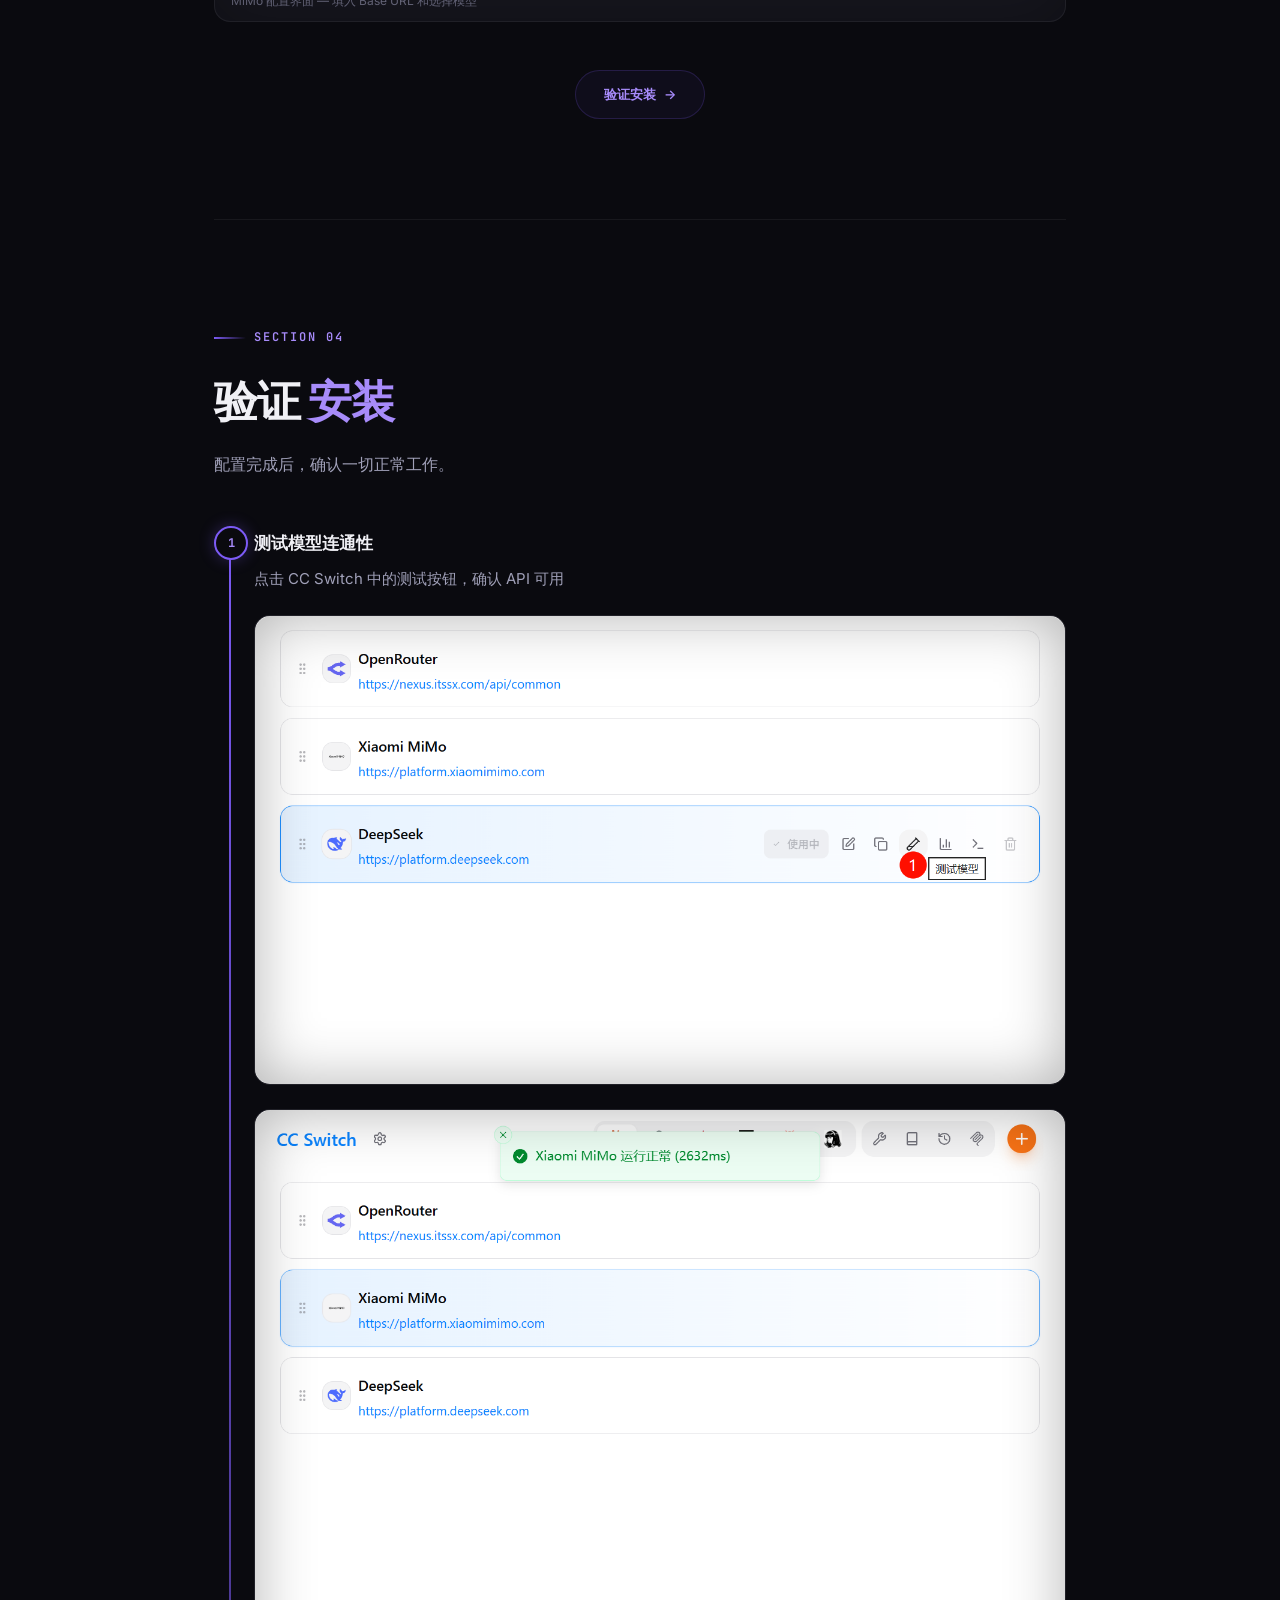
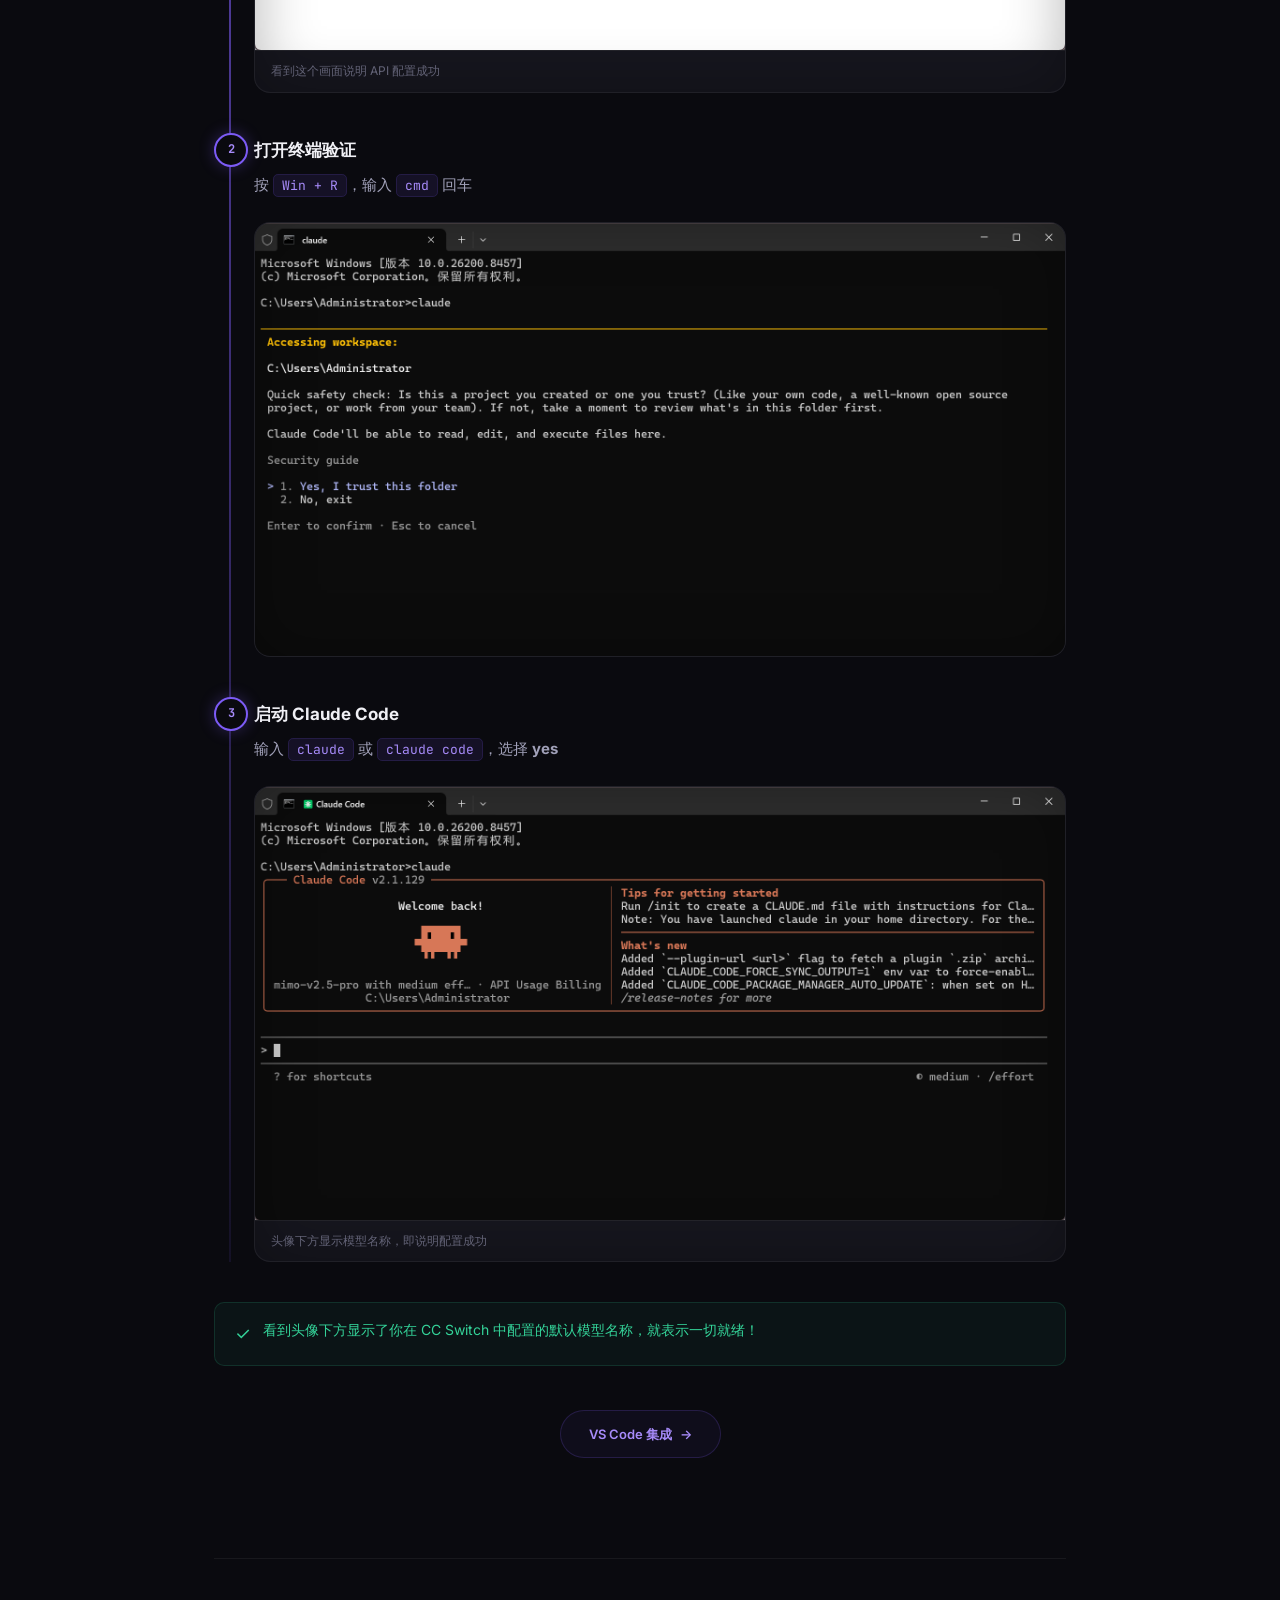
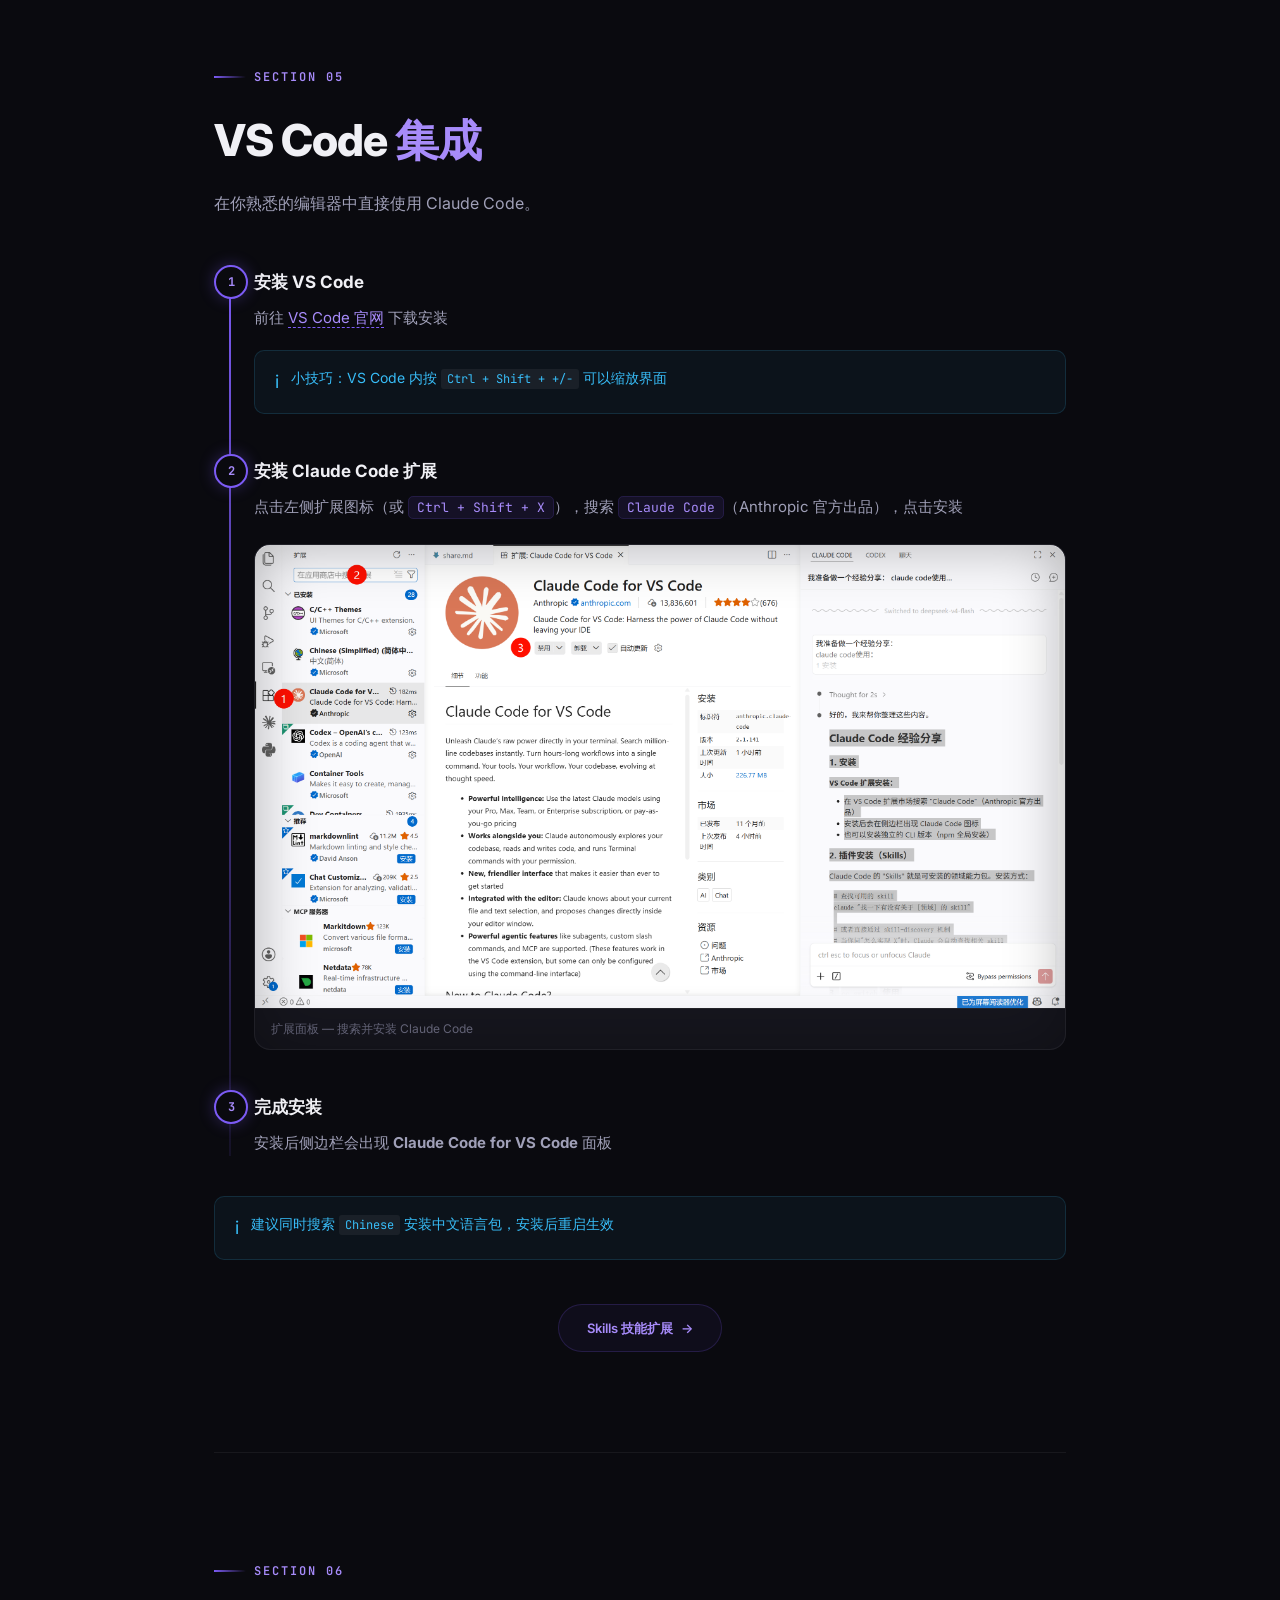
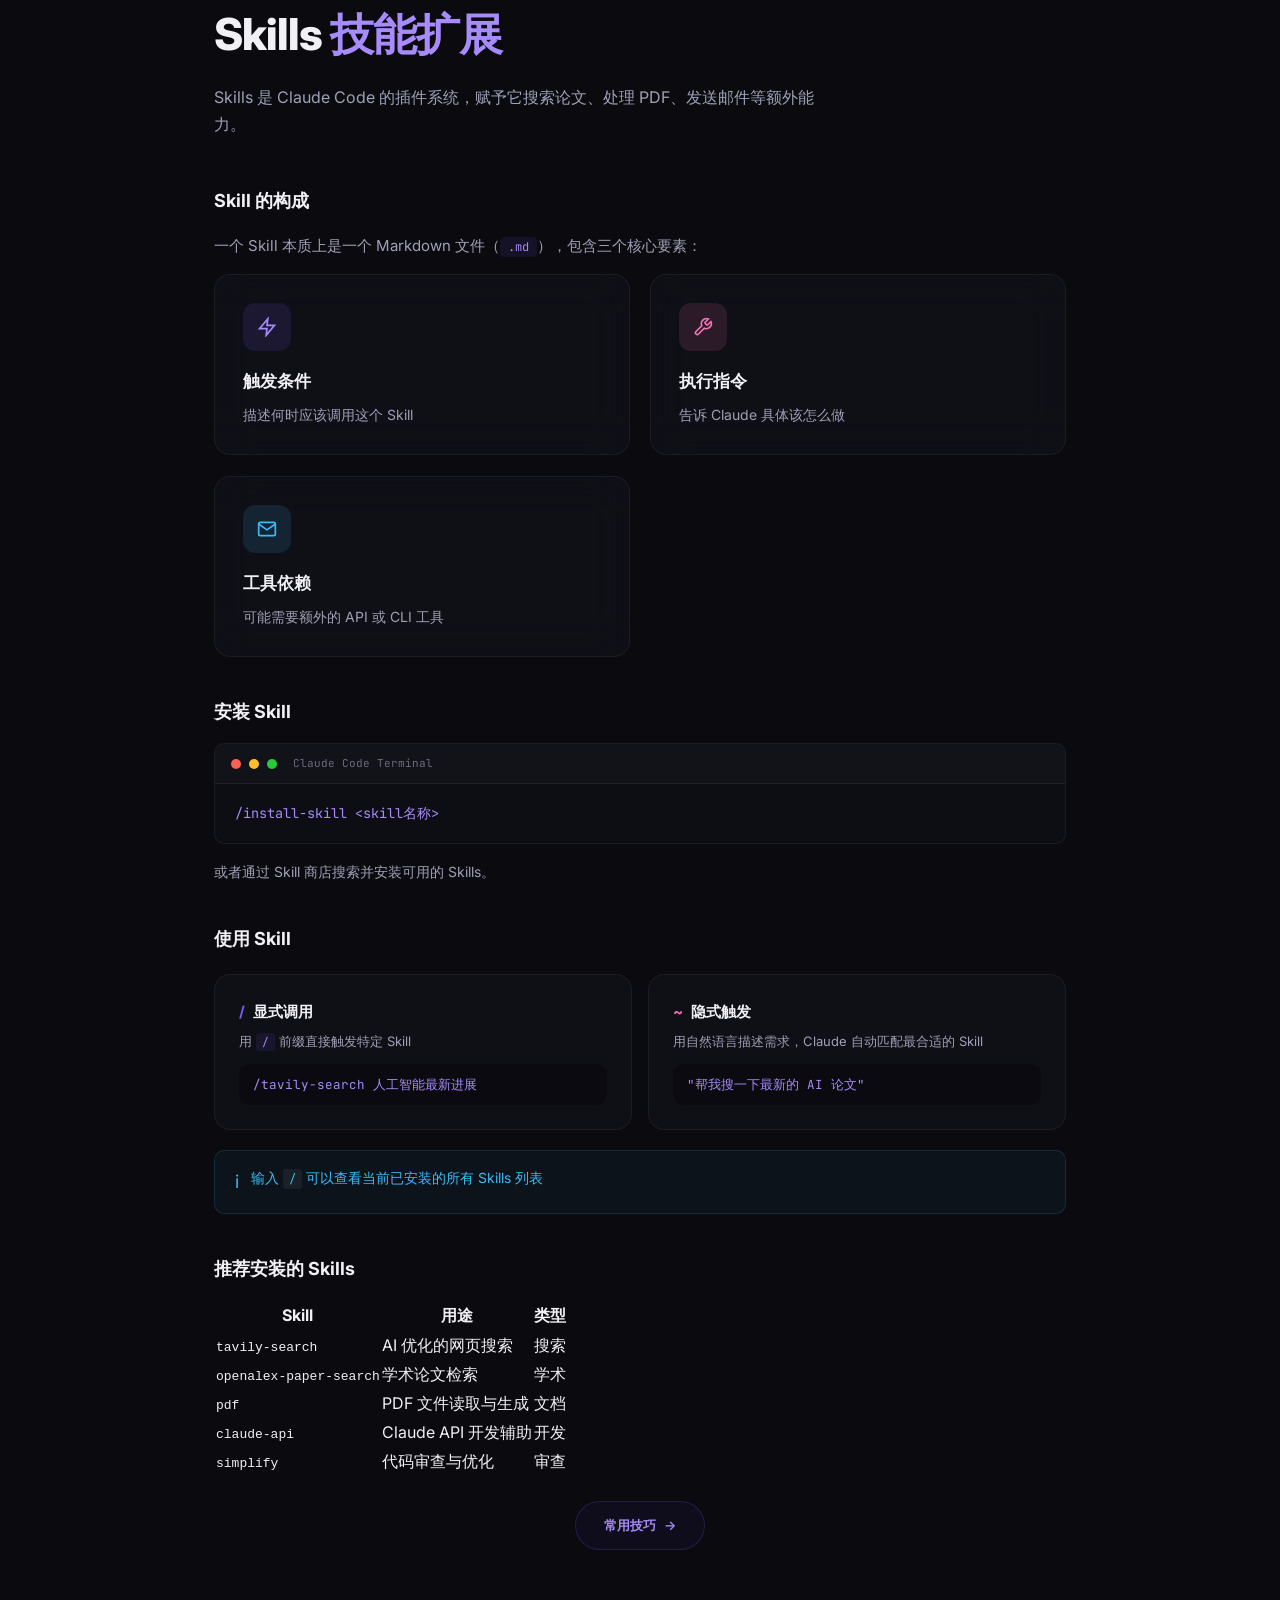
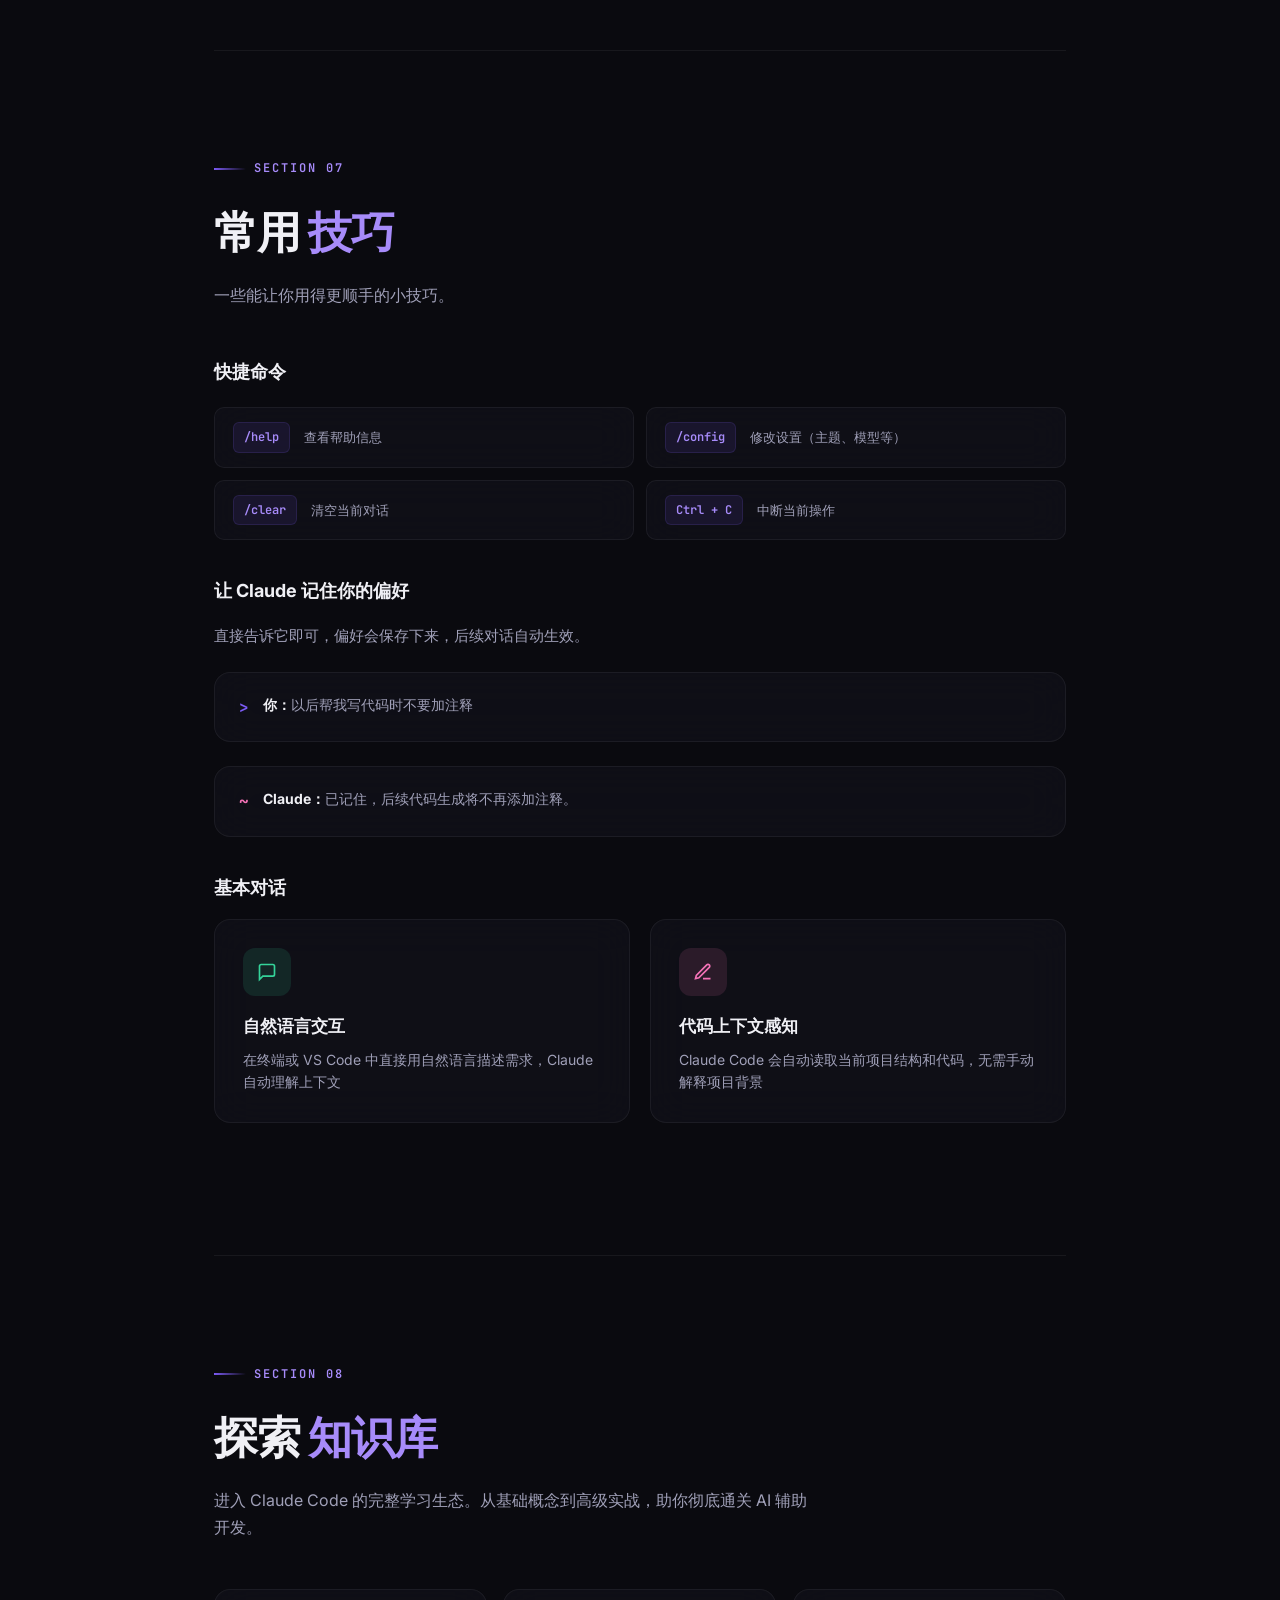
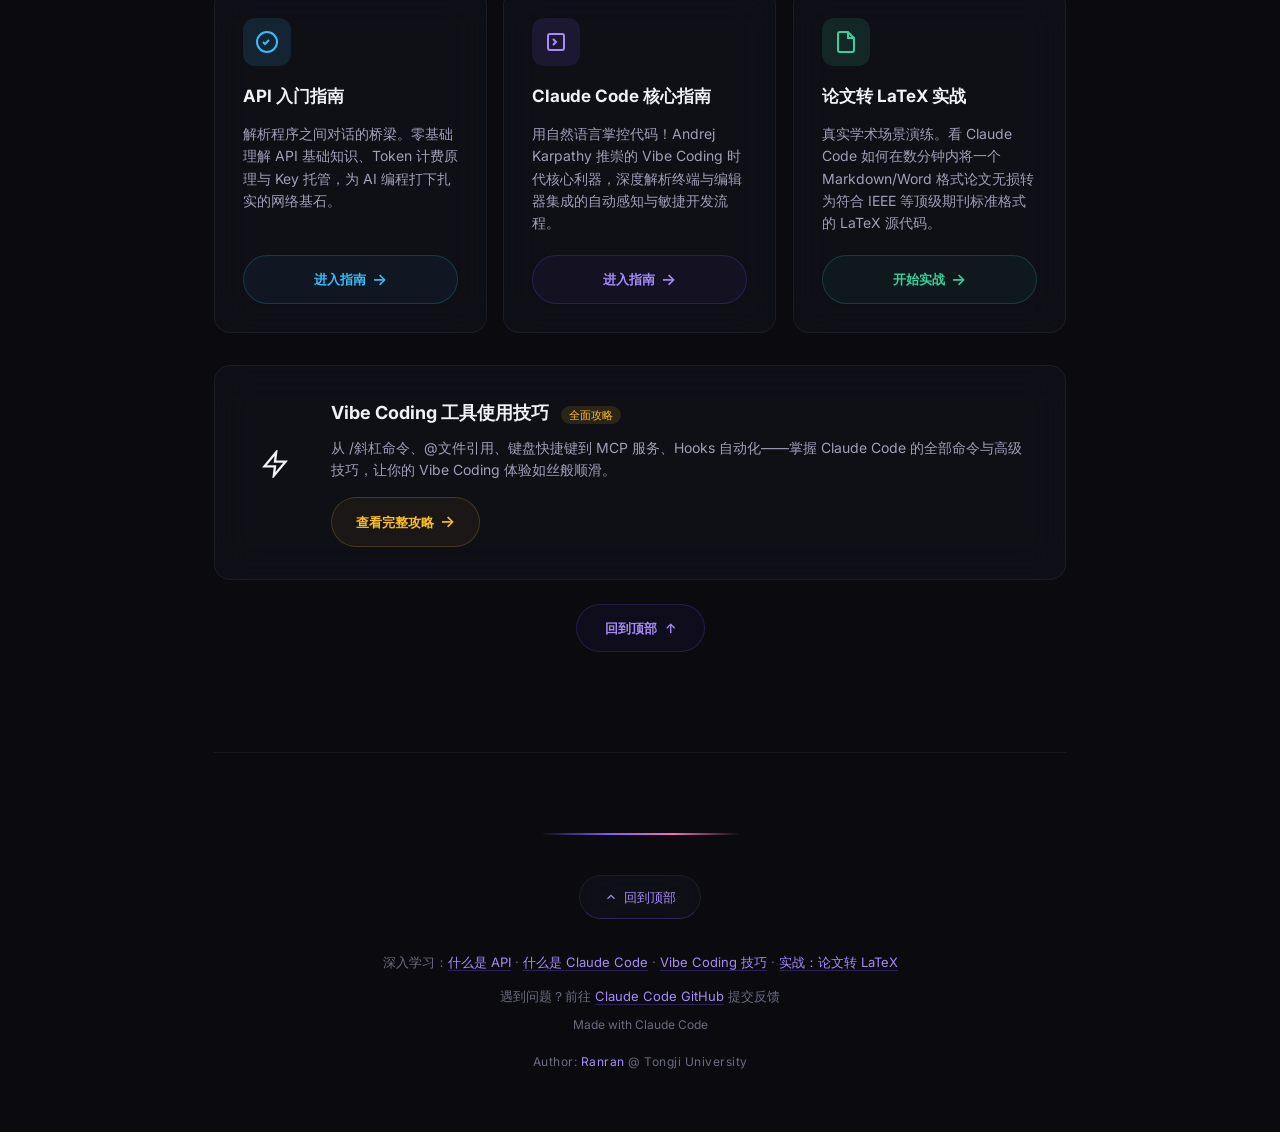
==== commit 4c2bba03: "Refactor code structure for improved readability and maintainability" ====
--- a/index.html
+++ b/index.html
@@ -4,970 +4,104 @@
 <meta charset="UTF-8">
 <meta name="viewport" content="width=device-width, initial-scale=1.0">
 <title>Claude Code 经验分享</title>
+<link rel="stylesheet" href="css/common.css">
 <style>
-@import url('https://fonts.googleapis.com/css2?family=Inter:wght@300;400;500;600;700;800;900&family=JetBrains+Mono:wght@400;500;600&display=swap');
-
-:root {
-  --bg-primary: #0a0a0f;
-  --bg-secondary: #12121a;
-  --bg-card: rgba(18, 18, 26, 0.7);
-  --bg-card-hover: rgba(28, 28, 42, 0.8);
-  --accent: #7c5bf5;
-  --accent-light: #a78bfa;
-  --accent-glow: rgba(124, 91, 245, 0.3);
-  --accent-secondary: #f472b6;
-  --accent-tertiary: #38bdf8;
-  --accent-green: #34d399;
-  --accent-amber: #fbbf24;
-  --text-primary: #f0f0f5;
-  --text-secondary: #a0a0b8;
-  --text-muted: #6b6b80;
-  --border: rgba(255, 255, 255, 0.06);
-  --border-hover: rgba(124, 91, 245, 0.3);
-  --radius: 16px;
-  --radius-sm: 10px;
-  --glass: rgba(255, 255, 255, 0.03);
-}
-
-* { margin: 0; padding: 0; box-sizing: border-box; }
-
-html {
-  scroll-behavior: smooth;
-  scrollbar-width: thin;
-  scrollbar-color: var(--accent) transparent;
-}
-
-body {
-  font-family: 'Inter', -apple-system, BlinkMacSystemFont, sans-serif;
-  background: var(--bg-primary);
-  color: var(--text-primary);
-  line-height: 1.7;
-  overflow-x: hidden;
-  -webkit-font-smoothing: antialiased;
-}
-
-::-webkit-scrollbar { width: 6px; }
-::-webkit-scrollbar-track { background: transparent; }
-::-webkit-scrollbar-thumb { background: var(--accent); border-radius: 3px; }
-
-/* ========== 全局背景 ========== */
-.global-bg {
-  position: fixed;
-  inset: 0;
-  z-index: 0;
-  overflow: hidden;
-  pointer-events: none;
-}
-
-.global-bg::before {
-  content: '';
-  position: absolute;
-  width: 800px; height: 800px;
-  top: -200px; left: -200px;
-  background: radial-gradient(circle, rgba(124, 91, 245, 0.12) 0%, transparent 70%);
-  animation: float-orb 20s ease-in-out infinite;
-}
-
-.global-bg::after {
-  content: '';
-  position: absolute;
-  width: 600px; height: 600px;
-  bottom: -100px; right: -100px;
-  background: radial-gradient(circle, rgba(244, 114, 182, 0.1) 0%, transparent 70%);
-  animation: float-orb 25s ease-in-out infinite reverse;
-}
-
-.orb {
-  position: absolute;
-  width: 400px; height: 400px;
-  top: 40%; left: 50%;
-  transform: translate(-50%, -50%);
-  background: radial-gradient(circle, rgba(56, 189, 248, 0.08) 0%, transparent 70%);
-  animation: float-orb 30s ease-in-out infinite;
-}
-
-.cyber-tunnel {
-  position: absolute;
-  left: 50%;
-  bottom: -18vh;
-  width: min(1100px, 120vw);
-  height: 58vh;
-  transform: translateX(-50%) perspective(640px) rotateX(64deg);
-  transform-origin: 50% 100%;
-  background-image:
-    linear-gradient(rgba(56, 189, 248, 0.12) 1px, transparent 1px),
-    linear-gradient(90deg, rgba(244, 114, 182, 0.1) 1px, transparent 1px);
-  background-size: 72px 72px;
-  mask-image: linear-gradient(to top, black 0%, rgba(0,0,0,0.7) 45%, transparent 82%);
-  opacity: 0.42;
-  animation: tunnel-drift 9s linear infinite;
-}
-
-.signal-field {
-  position: absolute;
-  inset: -20%;
-  background:
-    conic-gradient(from 210deg at 50% 48%, transparent 0deg, rgba(56,189,248,0.08) 42deg, transparent 76deg, rgba(244,114,182,0.08) 138deg, transparent 186deg, rgba(124,91,245,0.08) 246deg, transparent 320deg),
-    radial-gradient(circle at 50% 42%, rgba(255,255,255,0.08), transparent 14%),
-    radial-gradient(circle at 50% 52%, rgba(124,91,245,0.12), transparent 36%);
-  filter: blur(18px) saturate(1.3);
-  opacity: 0.62;
-  animation: signal-rotate 28s linear infinite;
-}
-
-@keyframes tunnel-drift {
-  from { background-position: 0 0, 0 0; }
-  to { background-position: 0 72px, 72px 0; }
-}
-
-@keyframes signal-rotate {
-  to { transform: rotate(360deg); }
-}
-
-@keyframes float-orb {
-  0%, 100% { transform: translate(0, 0) scale(1); }
-  25% { transform: translate(50px, -30px) scale(1.1); }
-  50% { transform: translate(-30px, 40px) scale(0.95); }
-  75% { transform: translate(40px, 20px) scale(1.05); }
-}
-
-/* 粒子网格 */
-.grid-bg {
-  position: fixed;
-  inset: 0;
-  z-index: 0;
-  background-image:
-    linear-gradient(rgba(255,255,255,0.015) 1px, transparent 1px),
-    linear-gradient(90deg, rgba(255,255,255,0.015) 1px, transparent 1px);
-  background-size: 60px 60px;
-  mask-image: radial-gradient(ellipse 60% 60% at 50% 50%, black, transparent);
-  pointer-events: none;
-}
-
-/* ========== 容器 ========== */
-.container {
-  position: relative;
-  z-index: 1;
-  max-width: 900px;
-  margin: 0 auto;
-  padding: 0 24px;
-}
-
-/* ========== Hero ========== */
-.hero {
-  min-height: 100vh;
-  padding: 96px 24px 120px;
-  display: flex;
-  flex-direction: column;
-  justify-content: center;
-  align-items: center;
-  text-align: center;
-  position: relative;
-  overflow: hidden;
-  isolation: isolate;
-}
-
-.hero::before,
-.hero::after {
-  content: '';
-  position: absolute;
-  left: 50%;
-  top: 48%;
-  border: 1px solid rgba(124, 91, 245, 0.14);
-  border-radius: 50%;
-  pointer-events: none;
-  z-index: -1;
-}
-
-.hero::before {
-  width: min(760px, 86vw);
-  aspect-ratio: 1;
-  transform: translate(-50%, -50%);
-  box-shadow:
-    inset 0 0 60px rgba(56,189,248,0.06),
-    0 0 80px rgba(124,91,245,0.08);
-  animation: hero-ring 12s linear infinite;
-}
-
-.hero::after {
-  width: min(520px, 72vw);
-  aspect-ratio: 1;
-  transform: translate(-50%, -50%) rotate(18deg);
-  border-style: dashed;
-  border-color: rgba(56, 189, 248, 0.16);
-  animation: hero-ring 18s linear infinite reverse;
-}
-
-@keyframes hero-ring {
-  to { transform: translate(-50%, -50%) rotate(360deg); }
-}
-
-.hero-badge {
-  display: inline-flex;
-  align-items: center;
-  gap: 8px;
-  padding: 8px 20px;
-  border-radius: 100px;
-  background: var(--glass);
-  border: 1px solid var(--border);
-  color: var(--accent-light);
-  font-size: 13px;
-  font-weight: 500;
-  letter-spacing: 0.5px;
-  margin-bottom: 32px;
-  backdrop-filter: blur(20px);
-  opacity: 0;
-  animation: fadeInUp 0.8s ease forwards 0.2s;
-}
-
-.hero-badge::before {
-  content: '';
-  width: 6px; height: 6px;
-  border-radius: 50%;
-  background: var(--accent);
-  animation: pulse-dot 2s ease-in-out infinite;
-}
-
-@keyframes pulse-dot {
-  0%, 100% { opacity: 1; transform: scale(1); }
-  50% { opacity: 0.5; transform: scale(1.5); }
-}
-
-.hero h1 {
-  font-size: clamp(48px, 8vw, 80px);
-  font-weight: 900;
-  line-height: 1.05;
-  letter-spacing: 0;
-  margin-bottom: 24px;
-  opacity: 0;
-  animation: fadeInUp 0.8s ease forwards 0.4s;
-  text-shadow: 0 0 40px rgba(124,91,245,0.18);
-}
-
+
+/* ===== Hero 特殊样式 ===== */
 .hero h1 .gradient-text {
   color: var(--accent-light);
-  text-shadow: 0 0 20px rgba(124, 91, 245, 0.35), 0 0 60px rgba(124, 91, 245, 0.15);
-}
-
-.hero h1 .hero-title-accent {
-  animation: none;
-}
-
-.hero-subtitle {
-  font-size: 18px;
-  color: var(--text-secondary);
-  max-width: 620px;
-  opacity: 0;
-  animation: fadeInUp 0.8s ease forwards 0.6s;
-}
-
+  text-shadow: 0 0 7px var(--accent-glow), 0 0 20px var(--accent-glow), 0 0 42px rgba(124, 91, 245, 0.15);
+  animation: neon-breathe 3s ease-in-out infinite;
+}
 .hero-downloads a:hover {
   transform: translateY(-2px);
   box-shadow: 0 8px 30px rgba(124, 91, 245, 0.2);
   border-color: rgba(124, 91, 245, 0.5);
 }
-
 .hero-downloads a:nth-child(2):hover {
   box-shadow: 0 8px 30px rgba(56, 189, 248, 0.2);
   border-color: rgba(56, 189, 248, 0.5);
 }
-
 .hero-command-deck {
-  width: min(680px, 100%);
-  margin-top: 34px;
-  padding: 14px;
-  border: 1px solid rgba(255,255,255,0.08);
-  border-radius: var(--radius);
-  background:
-    linear-gradient(135deg, rgba(255,255,255,0.08), rgba(255,255,255,0.02)),
-    rgba(10, 10, 15, 0.72);
-  box-shadow:
-    0 24px 90px rgba(0,0,0,0.38),
-    0 0 42px rgba(124,91,245,0.12),
-    inset 0 1px 0 rgba(255,255,255,0.08);
+  width: min(680px, 100%); margin-top: 34px; padding: 14px;
+  border: 1px solid rgba(255,255,255,0.08); border-radius: var(--radius);
+  background: linear-gradient(135deg, rgba(255,255,255,0.08), rgba(255,255,255,0.02)), rgba(10, 10, 15, 0.72);
+  box-shadow: 0 24px 90px rgba(0,0,0,0.38), 0 0 42px rgba(124,91,245,0.12), inset 0 1px 0 rgba(255,255,255,0.08);
   backdrop-filter: blur(24px) saturate(1.35);
-  opacity: 0;
-  transform: translateY(18px);
+  opacity: 0; transform: translateY(18px);
   animation: fadeInUp 0.8s ease forwards 0.9s;
 }
-
-.hero-command-deck > * {
-  position: relative;
-  z-index: 2;
-}
-
+.hero-command-deck > * { position: relative; z-index: 2; }
 .command-topbar {
-  display: flex;
-  align-items: center;
-  gap: 8px;
-  padding: 2px 2px 12px;
-  border-bottom: 1px solid rgba(255,255,255,0.06);
-}
-
+  display: flex; align-items: center; gap: 8px;
+  padding: 2px 2px 12px; border-bottom: 1px solid rgba(255,255,255,0.06);
+}
 .command-topbar span {
-  width: 9px;
-  height: 9px;
-  border-radius: 50%;
-  background: var(--accent-secondary);
-  box-shadow: 0 0 12px rgba(244,114,182,0.36);
-}
-
-.command-topbar span:nth-child(2) {
-  background: var(--accent-amber);
-  box-shadow: 0 0 12px rgba(251,191,36,0.3);
-}
-
-.command-topbar span:nth-child(3) {
-  background: var(--accent-green);
-  box-shadow: 0 0 12px rgba(52,211,153,0.3);
-}
-
+  width: 9px; height: 9px; border-radius: 50%;
+  background: var(--accent-secondary); box-shadow: 0 0 12px rgba(244,114,182,0.36);
+}
+.command-topbar span:nth-child(2) { background: var(--accent-amber); box-shadow: 0 0 12px rgba(251,191,36,0.3); }
+.command-topbar span:nth-child(3) { background: var(--accent-green); box-shadow: 0 0 12px rgba(52,211,153,0.3); }
 .command-label {
-  margin-left: auto;
-  font-family: 'JetBrains Mono', monospace;
-  font-size: 11px;
-  color: var(--text-muted);
-  letter-spacing: 0;
-}
-
-.command-lines {
-  display: grid;
-  gap: 10px;
-  padding: 14px 4px 2px;
-  text-align: left;
-}
-
+  margin-left: auto; font-family: 'JetBrains Mono', monospace;
+  font-size: 11px; color: var(--text-muted); letter-spacing: 0;
+}
+.command-lines { display: grid; gap: 10px; padding: 14px 4px 2px; text-align: left; }
 .command-line {
-  display: flex;
-  align-items: center;
-  gap: 10px;
-  font-family: 'JetBrains Mono', monospace;
-  font-size: clamp(11px, 2vw, 13px);
-  color: var(--text-secondary);
-  white-space: nowrap;
-  overflow: hidden;
-}
-
+  display: flex; align-items: center; gap: 10px;
+  font-family: 'JetBrains Mono', monospace; font-size: clamp(11px, 2vw, 13px);
+  color: var(--text-secondary); white-space: nowrap; overflow: hidden;
+}
 .command-line::before {
-  content: '>';
-  color: var(--accent-tertiary);
+  content: '>'; color: var(--accent-tertiary);
   text-shadow: 0 0 12px rgba(56,189,248,0.45);
 }
-
-.command-line strong {
-  color: var(--text-primary);
-  font-weight: 600;
-}
-
-.command-line .ok {
-  color: var(--accent-green);
-}
-
-.command-line .warn {
-  color: var(--accent-amber);
-}
-
-.scroll-indicator {
-  position: absolute;
-  bottom: 40px;
-  left: 50%;
-  transform: translateX(-50%);
-  opacity: 0;
-  animation: fadeInUp 0.8s ease forwards 1s;
-}
-
-.scroll-indicator .mouse {
-  width: 26px; height: 40px;
-  border: 2px solid var(--text-muted);
-  border-radius: 13px;
-  position: relative;
-  margin: 0 auto 8px;
-}
-
-.scroll-indicator .mouse::after {
-  content: '';
-  width: 4px; height: 8px;
-  border-radius: 2px;
-  background: var(--accent);
-  position: absolute;
-  top: 8px; left: 50%;
-  transform: translateX(-50%);
-  animation: scroll-wheel 2s ease-in-out infinite;
-}
-
-@keyframes scroll-wheel {
-  0% { opacity: 1; transform: translateX(-50%) translateY(0); }
-  100% { opacity: 0; transform: translateX(-50%) translateY(12px); }
-}
-
-@keyframes fadeInUp {
-  from { opacity: 0; transform: translateY(30px); }
-  to { opacity: 1; transform: translateY(0); }
-}
-
-/* ========== 顶部导航栏 ========== */
-.top-nav {
-  position: fixed;
-  top: 0;
-  left: 0;
-  right: 0;
-  z-index: 200;
-  padding: 0 32px;
-  height: 56px;
-  display: flex;
-  align-items: center;
-  justify-content: center;
-  gap: 4px;
-  background: rgba(10, 10, 15, 0.7);
-  backdrop-filter: blur(20px) saturate(1.5);
-  border-bottom: 1px solid var(--border);
-  transform: translateY(-100%);
-  transition: transform 0.4s cubic-bezier(0.16, 1, 0.3, 1);
-}
-
-.top-nav.visible {
-  transform: translateY(0);
-}
-
-.top-nav .nav-brand {
-  font-weight: 800;
-  font-size: 14px;
-  color: var(--text-primary);
-  margin-right: 20px;
-  white-space: nowrap;
-  letter-spacing: 0;
-}
-
-.top-nav .nav-brand .accent { color: var(--accent-light); }
-
-.top-nav a {
-  display: flex;
-  align-items: center;
-  gap: 6px;
-  padding: 6px 14px;
-  font-size: 12.5px;
-  font-weight: 500;
-  color: var(--text-muted);
-  text-decoration: none;
-  border-radius: 8px;
-  transition: all 0.25s ease;
-  white-space: nowrap;
-}
-
-.top-nav a .num {
-  font-family: 'JetBrains Mono', monospace;
-  font-size: 10px;
-  opacity: 0.5;
-}
-
-.top-nav a:hover {
-  color: var(--text-secondary);
-  background: rgba(255,255,255,0.04);
-}
-
-.top-nav a.active {
-  color: var(--text-primary);
-  background: rgba(124, 91, 245, 0.1);
-}
-
-.top-nav a.active .num {
-  color: var(--accent);
-  opacity: 1;
-}
-
-@media (max-width: 860px) {
-  .top-nav { padding: 0 12px; gap: 2px; }
-  .top-nav .nav-brand { display: none; }
-  .top-nav a { padding: 6px 8px; font-size: 11.5px; }
-  .top-nav a .num { display: none; }
-}
-
-@media (max-width: 640px) {
-  .hero {
-    min-height: 92vh;
-    padding: 88px 18px 104px;
-  }
-
-  .hero h1 {
-    font-size: clamp(42px, 14vw, 58px);
-  }
-
-  .hero-subtitle {
-    font-size: 15px;
-  }
-
-  .hero-command-deck {
-    margin-top: 28px;
-    padding: 12px;
-    border-radius: var(--radius-sm);
-  }
-
-  .command-line {
-    white-space: normal;
-  }
-}
-
-/* ========== 返回顶部 ========== */
-.back-to-top {
-  display: flex;
-  align-items: center;
-  justify-content: center;
-  gap: 6px;
-  margin: 40px auto 0;
-  padding: 10px 24px;
-  width: fit-content;
-  font-size: 13px;
-  font-weight: 500;
-  color: var(--text-muted);
-  background: var(--bg-card);
-  border: 1px solid var(--border);
-  border-radius: 100px;
-  text-decoration: none;
-  transition: all 0.3s ease;
-  backdrop-filter: blur(20px);
-}
-
-.back-to-top:hover {
-  color: var(--accent-light);
-  border-color: var(--border-hover);
-  transform: translateY(-2px);
-  box-shadow: 0 8px 24px rgba(124,91,245,0.1);
-}
-
-.back-to-top svg {
-  width: 14px; height: 14px;
-  transition: transform 0.3s ease;
-}
-
-.back-to-top:hover svg {
-  transform: translateY(-2px);
-}
-
-/* ========== 章节间导航 ========== */
-.section-nav {
-  display: flex;
-  justify-content: center;
-  padding: 24px 0 0;
-}
-
-.section-nav-next {
-  display: inline-flex;
-  align-items: center;
-  gap: 8px;
-  padding: 12px 28px;
-  font-size: 13px;
-  font-weight: 600;
-  color: var(--accent-light);
-  text-decoration: none;
-  border-radius: 100px;
-  border: 1px solid rgba(124,91,245,0.2);
-  background: rgba(124,91,245,0.05);
-  transition: all 0.3s ease;
-}
-
-.section-nav-next:hover {
-  background: rgba(124,91,245,0.12);
-  border-color: rgba(124,91,245,0.4);
-  transform: translateY(-2px);
-  box-shadow: 0 8px 24px rgba(124,91,245,0.12);
-}
-
-.section-nav-next .arrow {
-  transition: transform 0.3s ease;
-}
-
-.section-nav-next:hover .arrow {
-  transform: translateX(4px);
-}
-
-/* ========== 侧边导航 ========== */
-.toc {
-  position: fixed;
-  right: 32px;
-  top: 50%;
-  transform: translateY(-50%);
-  z-index: 100;
-  display: flex;
-  flex-direction: column;
-  gap: 6px;
-}
-
-.toc a {
-  display: flex;
-  align-items: center;
-  gap: 10px;
-  text-decoration: none;
-  color: var(--text-muted);
-  font-size: 12px;
-  font-weight: 500;
-  padding: 6px 12px 6px 14px;
-  border-radius: 8px;
-  border: 1px solid transparent;
-  transition: all 0.3s ease;
-  white-space: nowrap;
-}
-
-.toc a .dot {
-  width: 6px; height: 6px;
-  border-radius: 50%;
-  background: var(--text-muted);
-  transition: all 0.3s ease;
-  flex-shrink: 0;
-}
-
-.toc a .num {
-  font-family: 'JetBrains Mono', monospace;
-  font-size: 11px;
-}
-
-.toc a .label {
-  opacity: 0;
-  max-width: 0;
-  overflow: hidden;
-  transition: all 0.3s ease;
-}
-
-.toc a:hover .label,
-.toc a.active .label {
-  opacity: 1;
-  max-width: 120px;
-}
-
-.toc a:hover,
-.toc a.active {
-  color: var(--text-primary);
-  background: var(--bg-card);
-  border-color: var(--border);
-  backdrop-filter: blur(20px);
-}
-
-.toc a.active .dot {
-  background: var(--accent);
-  box-shadow: 0 0 8px var(--accent-glow);
-}
-
-@media (max-width: 1100px) {
-  .toc { display: none; }
-}
-
-/* ========== 章节 ========== */
-section {
-  padding: 100px 0;
-  position: relative;
-}
-
-section + section {
-  border-top: 1px solid var(--border);
-}
-
-.section-label {
-  display: inline-flex;
-  align-items: center;
-  gap: 8px;
-  font-family: 'JetBrains Mono', monospace;
-  font-size: 12px;
-  font-weight: 600;
-  color: var(--accent-light);
-  letter-spacing: 2px;
-  text-transform: uppercase;
-  margin-bottom: 16px;
-}
-
-.section-label .line {
-  width: 32px; height: 2px;
-  background: linear-gradient(90deg, var(--accent), transparent);
-}
-
-section h2 {
-  font-size: clamp(32px, 5vw, 44px);
-  font-weight: 800;
-  letter-spacing: 0;
-  margin-bottom: 12px;
-}
-
-section h2 .accent { color: var(--accent-light); }
-
-section .section-desc {
-  font-size: 16px;
-  color: var(--text-secondary);
-  margin-bottom: 48px;
-  max-width: 600px;
-}
-
-/* ========== 卡片 ========== */
-.card-grid {
-  display: grid;
-  grid-template-columns: 1fr 1fr;
-  gap: 20px;
-  margin-bottom: 32px;
-}
-
-.card-grid-3 {
-  display: grid;
-  grid-template-columns: 1fr 1fr 1fr;
-  gap: 20px;
-  margin-bottom: 32px;
-}
-
-@media (max-width: 768px) {
-  .card-grid-3 { grid-template-columns: 1fr; }
-}
-
-@media (max-width: 640px) {
-  .card-grid { grid-template-columns: 1fr; }
-}
-
-
-.card {
-  background: var(--bg-card);
-  border: 1px solid var(--border);
-  border-radius: var(--radius);
-  padding: 28px;
-  backdrop-filter: blur(20px);
-  transition: transform 0.15s ease, box-shadow 0.4s ease, border-color 0.4s ease;
-  position: relative;
-  overflow: hidden;
-  transform-style: preserve-3d;
-  will-change: transform;
-}
-
-.card::after {
-  content: '';
-  position: absolute;
-  inset: 0;
-  border-radius: var(--radius);
-  background: radial-gradient(600px circle at var(--mx, 50%) var(--my, 50%), rgba(124,91,245,0.08), transparent 40%);
-  pointer-events: none;
-  opacity: 0;
-  transition: opacity 0.4s ease;
-}
-
-.card:hover::after { opacity: 1; }
-.card:hover { border-color: var(--border-hover); box-shadow: 0 16px 48px rgba(124,91,245,0.08); }
-
-.card::before {
-  content: '';
-  position: absolute;
-  inset: 0;
-  border-radius: var(--radius);
-  padding: 1px;
-  background: linear-gradient(135deg, rgba(124,91,245,0), rgba(124,91,245,0.3), rgba(244,114,182,0));
-  -webkit-mask: linear-gradient(#fff 0 0) content-box, linear-gradient(#fff 0 0);
-  -webkit-mask-composite: xor;
-  mask-composite: exclude;
-  opacity: 0;
-  transition: opacity 0.4s ease;
-  pointer-events: none;
-}
-
-.card:hover::before { opacity: 1; }
-
-.card:hover {
-  transform: translateY(-4px);
-  background: var(--bg-card-hover);
-  box-shadow: 0 20px 60px rgba(124, 91, 245, 0.08);
-}
-
-.card-icon {
-  width: 48px; height: 48px;
-  border-radius: 12px;
-  display: flex;
-  align-items: center;
-  justify-content: center;
-  font-size: 22px;
-  margin-bottom: 16px;
-}
-
-.card-icon.purple { background: rgba(124, 91, 245, 0.12); color: var(--accent-light); }
-.card-icon.pink { background: rgba(244, 114, 182, 0.12); color: var(--accent-secondary); }
-.card-icon.blue { background: rgba(56, 189, 248, 0.12); color: var(--accent-tertiary); }
-.card-icon.green { background: rgba(52, 211, 153, 0.12); color: #34d399; }
-
-.card h3 {
-  font-size: 17px;
-  font-weight: 700;
-  margin-bottom: 8px;
-}
-
-.card p {
-  font-size: 14px;
-  color: var(--text-secondary);
-  line-height: 1.6;
-}
-
-/* ========== 步骤 ========== */
-.steps {
-  position: relative;
-  padding-left: 40px;
-}
-
-.steps::before {
-  content: '';
-  position: absolute;
-  left: 15px; top: 0; bottom: 0;
-  width: 2px;
-  background: linear-gradient(180deg, var(--accent), rgba(124,91,245,0.1));
-}
-
-.step {
-  position: relative;
-  margin-bottom: 40px;
-  opacity: 0;
-  transform: translateY(20px);
-  transition: all 0.6s cubic-bezier(0.16, 1, 0.3, 1);
-}
-
-.step.visible {
-  opacity: 1;
-  transform: translateY(0);
-}
-
-.step::before {
-  content: attr(data-step);
-  position: absolute;
-  left: -40px;
-  width: 30px; height: 30px;
-  border-radius: 50%;
-  background: var(--bg-primary);
-  border: 2px solid var(--accent);
-  display: flex;
-  align-items: center;
-  justify-content: center;
-  font-family: 'JetBrains Mono', monospace;
-  font-size: 12px;
-  font-weight: 700;
-  color: var(--accent-light);
-  z-index: 1;
-  box-shadow: 0 0 16px var(--accent-glow);
-}
-
-.step-title {
-  font-size: 17px;
-  font-weight: 700;
-  margin-bottom: 8px;
-  padding-top: 3px;
-}
-
-.step-content {
-  font-size: 15px;
-  color: var(--text-secondary);
-}
-
-.step-content code {
-  font-family: 'JetBrains Mono', monospace;
-  font-size: 13px;
-  background: rgba(124, 91, 245, 0.1);
-  border: 1px solid rgba(124, 91, 245, 0.15);
-  padding: 2px 8px;
-  border-radius: 5px;
-  color: var(--accent-light);
-  word-break: break-all;
-}
-
-/* ========== 代码块 ========== */
-.code-block {
-  background: #0d0d14;
-  border: 1px solid var(--border);
-  border-radius: var(--radius-sm);
-  overflow: hidden;
-  margin: 16px 0;
-}
-
-.code-header {
-  display: flex;
-  align-items: center;
-  gap: 8px;
-  padding: 10px 16px;
-  background: rgba(255,255,255,0.02);
-  border-bottom: 1px solid var(--border);
-}
-
-.code-dot {
-  width: 10px; height: 10px;
-  border-radius: 50%;
-}
-
-.code-dot.red { background: #ff5f56; }
-.code-dot.yellow { background: #ffbd2e; }
-.code-dot.green { background: #27c93f; }
-
-.code-lang {
-  font-family: 'JetBrains Mono', monospace;
-  font-size: 11px;
-  color: var(--text-muted);
-  margin-left: 8px;
-}
-
-.code-block pre {
-  padding: 18px 20px;
-  font-family: 'JetBrains Mono', monospace;
-  font-size: 13.5px;
-  line-height: 1.7;
-  color: var(--accent-light);
-  overflow-x: auto;
-}
-
-/* ========== 配置表格 ========== */
-.config-table-wrap {
-  background: var(--bg-card);
-  border: 1px solid var(--border);
-  border-radius: var(--radius);
-  overflow: hidden;
-  margin: 16px 0;
-  backdrop-filter: blur(20px);
-}
-
-.config-table-title {
-  display: flex;
-  align-items: center;
-  gap: 10px;
-  padding: 14px 20px;
-  font-size: 14px;
-  font-weight: 600;
-  border-bottom: 1px solid var(--border);
-  background: rgba(255,255,255,0.02);
-}
-
-.config-table-title .icon {
-  font-size: 18px;
-}
-
-.config-table {
-  width: 100%;
-  border-collapse: collapse;
-}
-
-.config-table th {
-  text-align: left;
-  padding: 12px 20px;
-  font-size: 11px;
-  font-weight: 600;
-  color: var(--text-muted);
-  text-transform: uppercase;
-  letter-spacing: 1px;
-  border-bottom: 1px solid var(--border);
-}
-
-.config-table td {
-  padding: 12px 20px;
-  font-size: 14px;
-  border-bottom: 1px solid var(--border);
-}
-
-.config-table tr:last-child td {
-  border-bottom: none;
-}
-
-.config-table td code {
-  font-family: 'JetBrains Mono', monospace;
-  font-size: 12.5px;
-  background: rgba(124, 91, 245, 0.08);
-  padding: 3px 8px;
-  border-radius: 4px;
-  color: var(--accent-light);
-}
-
-/* ========== 截图 ========== */
+.command-line strong { color: var(--text-primary); font-weight: 600; }
+.command-line .ok { color: var(--accent-green); }
+.command-line .warn { color: var(--accent-amber); }
+.animated-line {
+  position: absolute; height: 1px;
+  background: linear-gradient(90deg, transparent, var(--accent-glow), transparent);
+  animation: line-sweep 4s ease-in-out infinite;
+}
+@keyframes line-sweep {
+  0% { transform: translateX(-100%); opacity: 0; }
+  50% { opacity: 1; }
+  100% { transform: translateX(200%); opacity: 0; }
+}
+.tab-group {
+  display: flex; gap: 4px; background: rgba(255,255,255,0.03);
+  border: 1px solid var(--border); border-radius: var(--radius-sm);
+  padding: 4px; margin: 16px 0; width: fit-content;
+}
+.tab-btn {
+  padding: 8px 20px; border: none; background: transparent;
+  color: var(--text-muted); font-family: 'Inter', sans-serif;
+  font-size: 13px; font-weight: 500; border-radius: 8px;
+  cursor: pointer; transition: all 0.3s ease;
+}
+.tab-btn:hover { color: var(--text-secondary); }
+.tab-btn.active {
+  background: var(--accent); color: white;
+  box-shadow: 0 2px 12px var(--accent-glow);
+}
+.tab-content { display: none; }
+.tab-content.active { display: block; animation: fadeInUp 0.5s ease; }
+@keyframes stamp {
+  0% { transform: scale(3) rotate(-15deg); opacity: 0; }
+  60% { transform: scale(1) rotate(0deg); opacity: 1; }
+  80% { transform: scale(1.05); }
+  100% { transform: scale(1); }
+}
+.typewriter {
+  overflow: hidden; white-space: nowrap;
+  border-right: 2px solid var(--accent);
+  animation: typing 2s steps(30) forwards, blink-caret 0.75s step-end infinite;
+  width: 0; display: inline-block;
+}
+.typewriter.active { width: auto; }
+@keyframes typing { from { width: 0; } to { width: 100%; } }
+@keyframes blink-caret { from, to { border-color: transparent; } 50% { border-color: var(--accent); } }
 .screenshot-wrap {
   margin: 24px 0;
   border-radius: var(--radius);
@@ -977,7 +111,6 @@
   transition: all 0.4s ease;
   position: relative;
 }
-
 .screenshot-wrap::after {
   content: '';
   position: absolute;
@@ -986,17 +119,14 @@
   box-shadow: inset 0 0 60px rgba(0,0,0,0.3);
   pointer-events: none;
 }
-
 .screenshot-wrap img {
   width: 100%;
   display: block;
   transition: transform 0.6s cubic-bezier(0.16, 1, 0.3, 1);
 }
-
 .screenshot-wrap:hover img {
   transform: scale(1.03);
 }
-
 .screenshot-wrap::before {
   content: '';
   position: absolute;
@@ -1008,9 +138,12 @@
   opacity: 0;
   transition: opacity 0.4s ease;
 }
-
 .screenshot-wrap:hover::before { opacity: 1; }
-
+.screenshot-wrap:hover::after {
+  box-shadow:
+    inset 0 0 60px rgba(0,0,0,0.3),
+    inset 0 0 30px rgba(124, 91, 245, 0.08);
+}
 .screenshot-caption {
   padding: 10px 16px;
   font-size: 12px;
@@ -1018,787 +151,14 @@
   border-top: 1px solid var(--border);
   background: rgba(255,255,255,0.015);
 }
-
-/* ========== 提示框 ========== */
-.tip {
-  display: flex;
-  gap: 12px;
-  padding: 16px 20px;
-  border-radius: var(--radius-sm);
-  margin: 20px 0;
-  font-size: 14px;
-  line-height: 1.6;
-  border: 1px solid;
-}
-
-.tip.info {
-  background: rgba(56, 189, 248, 0.05);
-  border-color: rgba(56, 189, 248, 0.15);
-  color: var(--accent-tertiary);
-}
-
-.tip.info .tip-icon { color: var(--accent-tertiary); }
-
-.tip.warn {
-  background: rgba(251, 191, 36, 0.05);
-  border-color: rgba(251, 191, 36, 0.15);
-  color: #fbbf24;
-}
-
-.tip.warn .tip-icon { color: #fbbf24; }
-
-.tip.success {
-  background: rgba(52, 211, 153, 0.05);
-  border-color: rgba(52, 211, 153, 0.15);
-  color: #34d399;
-}
-
-.tip.success .tip-icon { color: #34d399; }
-
-.tip-icon {
-  font-size: 18px;
-  flex-shrink: 0;
-  margin-top: 1px;
-}
-
-.tip code {
-  font-family: 'JetBrains Mono', monospace;
-  font-size: 12px;
-  background: rgba(255,255,255,0.06);
-  padding: 2px 6px;
-  border-radius: 3px;
-}
-
-/* ========== Skill 表格 ========== */
-.skill-table-wrap {
-  background: var(--bg-card);
-  border: 1px solid var(--border);
-  border-radius: var(--radius);
-  overflow: hidden;
-  backdrop-filter: blur(20px);
-}
-
-.skill-table-wrap table {
-  width: 100%;
-  border-collapse: collapse;
-}
-
-.skill-table-wrap th {
-  text-align: left;
-  padding: 12px 20px;
-  font-size: 11px;
-  font-weight: 600;
-  color: var(--text-muted);
-  text-transform: uppercase;
-  letter-spacing: 1px;
-  border-bottom: 1px solid var(--border);
-  background: rgba(255,255,255,0.02);
-}
-
-.skill-table-wrap td {
-  padding: 14px 20px;
-  font-size: 14px;
-  border-bottom: 1px solid var(--border);
-  transition: background 0.2s ease;
-}
-
-.skill-table-wrap tr:last-child td {
-  border-bottom: none;
-}
-
-.skill-table-wrap tr:hover td {
-  background: rgba(124, 91, 245, 0.04);
-}
-
-.skill-table-wrap td code {
-  font-family: 'JetBrains Mono', monospace;
-  font-size: 12.5px;
-  background: rgba(124, 91, 245, 0.1);
-  padding: 3px 8px;
-  border-radius: 4px;
-  color: var(--accent-light);
-}
-
-.skill-tag {
-  display: inline-block;
-  padding: 3px 10px;
-  border-radius: 100px;
-  font-size: 11px;
-  font-weight: 600;
-}
-
-.skill-tag.search { background: rgba(56,189,248,0.12); color: var(--accent-tertiary); }
-.skill-tag.paper { background: rgba(52,211,153,0.12); color: #34d399; }
-.skill-tag.doc { background: rgba(251,191,36,0.12); color: #fbbf24; }
-.skill-tag.dev { background: rgba(124,91,245,0.12); color: var(--accent-light); }
-.skill-tag.review { background: rgba(244,114,182,0.12); color: var(--accent-secondary); }
-
-/* ========== 命令网格 ========== */
-.cmd-grid {
-  display: grid;
-  grid-template-columns: 1fr 1fr;
-  gap: 12px;
-  margin: 20px 0;
-}
-
 @media (max-width: 640px) {
-  .cmd-grid { grid-template-columns: 1fr; }
-}
-
-.cmd-item {
-  display: flex;
-  align-items: center;
-  gap: 14px;
-  padding: 14px 18px;
-  background: var(--bg-card);
-  border: 1px solid var(--border);
-  border-radius: var(--radius-sm);
-  backdrop-filter: blur(20px);
-  transition: all 0.3s ease;
-}
-
-.cmd-item:hover {
-  border-color: var(--border-hover);
-  background: var(--bg-card-hover);
-}
-
-.cmd-item .key {
-  font-family: 'JetBrains Mono', monospace;
-  font-size: 12px;
-  font-weight: 600;
-  background: rgba(124, 91, 245, 0.1);
-  border: 1px solid rgba(124, 91, 245, 0.15);
-  padding: 4px 10px;
-  border-radius: 6px;
-  color: var(--accent-light);
-  white-space: nowrap;
-}
-
-.cmd-item .desc {
-  font-size: 13px;
-  color: var(--text-secondary);
-}
-
-/* ========== 比较 ========== */
-.compare-cards {
-  display: grid;
-  grid-template-columns: 1fr 1fr;
-  gap: 16px;
-  margin: 20px 0;
-}
-
-@media (max-width: 640px) {
-  .compare-cards { grid-template-columns: 1fr; }
-}
-
-.compare-card {
-  padding: 24px;
-  border-radius: var(--radius);
-  background: var(--bg-card);
-  border: 1px solid var(--border);
-  transition: all 0.4s ease;
-}
-
-.compare-card:hover {
-  transform: translateY(-2px);
-  box-shadow: 0 12px 40px rgba(0,0,0,0.3);
-}
-
-.compare-card h4 {
-  font-size: 15px;
-  font-weight: 700;
-  margin-bottom: 6px;
-  display: flex;
-  align-items: center;
-  gap: 8px;
-}
-
-.compare-card p {
-  font-size: 13px;
-  color: var(--text-secondary);
-  line-height: 1.6;
-}
-
-.compare-card .example {
-  margin-top: 12px;
-  padding: 10px 14px;
-  background: rgba(0,0,0,0.3);
-  border-radius: var(--radius-sm);
-  font-family: 'JetBrains Mono', monospace;
-  font-size: 12.5px;
-  color: var(--accent-light);
-}
-
-/* ========== Footer ========== */
-.footer {
-  text-align: center;
-  padding: 80px 0 60px;
-  border-top: 1px solid var(--border);
-}
-
-.footer p {
-  font-size: 13px;
-  color: var(--text-muted);
-}
-
-.footer a {
-  color: var(--accent-light);
-  text-decoration: none;
-  border-bottom: 1px solid rgba(124,91,245,0.3);
-  transition: border-color 0.3s ease;
-}
-
-.footer a:hover {
-  border-color: var(--accent);
-}
-
-/* ========== 入场动画 ========== */
-.fade-in {
-  opacity: 0;
-  transform: translateY(30px);
-  transition: all 0.7s cubic-bezier(0.16, 1, 0.3, 1);
-}
-
-.fade-in.visible {
-  opacity: 1;
-  transform: translateY(0);
-}
-
-/* ========== 光标跟随 ========== */
-.cursor-glow {
-  position: fixed;
-  width: 400px; height: 400px;
-  border-radius: 50%;
-  background: radial-gradient(circle, rgba(124, 91, 245, 0.06) 0%, transparent 70%);
-  pointer-events: none;
-  z-index: 0;
-  transform: translate(-50%, -50%);
-  transition: left 0.15s ease-out, top 0.15s ease-out;
-}
-
-/* ========== 动态背景线条 ========== */
-.animated-line {
-  position: absolute;
-  height: 1px;
-  background: linear-gradient(90deg, transparent, var(--accent-glow), transparent);
-  animation: line-sweep 4s ease-in-out infinite;
-}
-
-@keyframes line-sweep {
-  0% { transform: translateX(-100%); opacity: 0; }
-  50% { opacity: 1; }
-  100% { transform: translateX(200%); opacity: 0; }
-}
-
-/* ========== 交互式提示 ========== */
-.interactive-prompt {
-  background: var(--bg-card);
-  border: 1px solid var(--border);
-  border-radius: var(--radius);
-  padding: 20px 24px;
-  margin: 24px 0;
-  display: flex;
-  align-items: flex-start;
-  gap: 14px;
-  backdrop-filter: blur(20px);
-  transition: all 0.3s ease;
-}
-
-.interactive-prompt:hover {
-  border-color: var(--border-hover);
-  box-shadow: 0 0 30px rgba(124,91,245,0.05);
-}
-
-.interactive-prompt .prompt-symbol {
-  font-family: 'JetBrains Mono', monospace;
-  font-size: 16px;
-  font-weight: 700;
-  color: var(--accent);
-  flex-shrink: 0;
-  margin-top: 1px;
-}
-
-.interactive-prompt .prompt-text {
-  font-size: 14px;
-  color: var(--text-secondary);
-}
-
-.interactive-prompt .prompt-text strong {
-  color: var(--text-primary);
-}
-
-/* ========== 标签页 ========== */
-.tab-group {
-  display: flex;
-  gap: 4px;
-  background: rgba(255,255,255,0.03);
-  border: 1px solid var(--border);
-  border-radius: var(--radius-sm);
-  padding: 4px;
-  margin: 16px 0;
-  width: fit-content;
-}
-
-.tab-btn {
-  padding: 8px 20px;
-  border: none;
-  background: transparent;
-  color: var(--text-muted);
-  font-family: 'Inter', sans-serif;
-  font-size: 13px;
-  font-weight: 500;
-  border-radius: 8px;
-  cursor: pointer;
-  transition: all 0.3s ease;
-}
-
-.tab-btn:hover {
-  color: var(--text-secondary);
-}
-
-.tab-btn.active {
-  background: var(--accent);
-  color: white;
-  box-shadow: 0 2px 12px var(--accent-glow);
-}
-
-.tab-content {
-  display: none;
-}
-
-.tab-content.active {
-  display: block;
-  animation: fadeInUp 0.5s ease;
-}
-
-/* ========== 印章动画 ========== */
-@keyframes stamp {
-  0% { transform: scale(3) rotate(-15deg); opacity: 0; }
-  60% { transform: scale(1) rotate(0deg); opacity: 1; }
-  80% { transform: scale(1.05); }
-  100% { transform: scale(1); }
-}
-
-/* ========== 打字效果 ========== */
-.typewriter {
-  overflow: hidden;
-  white-space: nowrap;
-  border-right: 2px solid var(--accent);
-  animation: typing 2s steps(30) forwards, blink-caret 0.75s step-end infinite;
-  width: 0;
-  display: inline-block;
-}
-
-.typewriter.active {
-  width: auto;
-}
-
-@keyframes typing {
-  from { width: 0; }
-  to { width: 100%; }
-}
-
-@keyframes blink-caret {
-  from, to { border-color: transparent; }
-  50% { border-color: var(--accent); }
-}
-
-/* ========== 赛博朋克灯光效果 ========== */
-
-/* --- CRT 扫描线 --- */
-.crt-overlay {
-  position: fixed;
-  inset: 0;
-  z-index: 9998;
-  pointer-events: none;
-  background: repeating-linear-gradient(
-    0deg,
-    rgba(0, 0, 0, 0.03) 0px,
-    rgba(0, 0, 0, 0.03) 1px,
-    transparent 1px,
-    transparent 3px
-  );
-  animation: crt-flicker 0.1s infinite;
-}
-
-@keyframes crt-flicker {
-  0% { opacity: 0.8; }
-  50% { opacity: 0.85; }
-  100% { opacity: 0.8; }
-}
-
-/* --- 霓虹脉冲边框 --- */
-.neon-border {
-  position: relative;
-}
-
-.neon-border::before {
-  content: '';
-  position: absolute;
-  inset: -1px;
-  border-radius: inherit;
-  padding: 1px;
-  background: linear-gradient(
-    var(--neon-angle, 0deg),
-    var(--accent),
-    var(--accent-secondary),
-    var(--accent-tertiary),
-    var(--accent)
-  );
-  -webkit-mask: linear-gradient(#fff 0 0) content-box, linear-gradient(#fff 0 0);
-  -webkit-mask-composite: xor;
-  mask-composite: exclude;
-  opacity: 0;
-  transition: opacity 0.5s ease;
-  animation: neon-rotate 4s linear infinite;
-}
-
-.neon-border:hover::before {
-  opacity: 1;
-}
-
-@keyframes neon-rotate {
-  to { --neon-angle: 360deg; }
-}
-
-@property --neon-angle {
-  syntax: '<angle>';
-  initial-value: 0deg;
-  inherits: false;
-}
-
-/* --- 扫描光束 --- */
-.scan-beam {
-  position: relative;
-  overflow: hidden;
-}
-
-.scan-beam::after {
-  content: '';
-  position: absolute;
-  top: 0;
-  left: -100%;
-  width: 60%;
-  height: 100%;
-  background: linear-gradient(
-    90deg,
-    transparent,
-    rgba(124, 91, 245, 0.06),
-    rgba(244, 114, 182, 0.08),
-    rgba(56, 189, 248, 0.06),
-    transparent
-  );
-  animation: scan-beam-move 6s ease-in-out infinite;
-  pointer-events: none;
-}
-
-@keyframes scan-beam-move {
-  0% { left: -60%; }
-  50% { left: 100%; }
-  100% { left: -60%; }
-}
-
-/* --- 霓虹发光文字 --- */
-.neon-text {
-  text-shadow:
-    0 0 7px var(--accent-glow),
-    0 0 20px var(--accent-glow),
-    0 0 42px rgba(124, 91, 245, 0.15);
-  animation: neon-breathe 3s ease-in-out infinite;
-}
-
-@keyframes neon-breathe {
-  0%, 100% {
-    text-shadow:
-      0 0 7px var(--accent-glow),
-      0 0 20px var(--accent-glow),
-      0 0 42px rgba(124, 91, 245, 0.15);
-  }
-  50% {
-    text-shadow:
-      0 0 10px var(--accent-glow),
-      0 0 30px var(--accent-glow),
-      0 0 60px rgba(124, 91, 245, 0.25),
-      0 0 80px rgba(124, 91, 245, 0.1);
-  }
-}
-
-/* --- Glitch 故障文字 --- */
-.glitch-text {
-  position: relative;
-  display: inline-block;
-}
-
-.glitch-text::before,
-.glitch-text::after {
-  content: attr(data-text);
-  position: absolute;
-  top: 0;
-  left: 0;
-  width: 100%;
-  height: 100%;
-  opacity: 0;
-}
-
-.glitch-text:hover::before {
-  opacity: 0.8;
-  color: var(--accent-tertiary);
-  animation: glitch-1 0.3s ease-in-out;
-  clip-path: polygon(0 0, 100% 0, 100% 45%, 0 45%);
-  transform: translate(-2px, -1px);
-}
-
-.glitch-text:hover::after {
-  opacity: 0.8;
-  color: var(--accent-secondary);
-  animation: glitch-2 0.3s ease-in-out;
-  clip-path: polygon(0 55%, 100% 55%, 100% 100%, 0 100%);
-  transform: translate(2px, 1px);
-}
-
-@keyframes glitch-1 {
-  0% { transform: translate(0); }
-  20% { transform: translate(-3px, 2px); }
-  40% { transform: translate(3px, -1px); }
-  60% { transform: translate(-1px, 1px); }
-  80% { transform: translate(2px, -2px); }
-  100% { transform: translate(0); }
-}
-
-@keyframes glitch-2 {
-  0% { transform: translate(0); }
-  20% { transform: translate(3px, -2px); }
-  40% { transform: translate(-3px, 1px); }
-  60% { transform: translate(1px, -1px); }
-  80% { transform: translate(-2px, 2px); }
-  100% { transform: translate(0); }
-}
-
-/* --- 全息彩虹光晕 --- */
-.holo-shimmer {
-  position: relative;
-  overflow: hidden;
-}
-
-.holo-shimmer::before {
-  content: '';
-  position: absolute;
-  inset: 0;
-  background: linear-gradient(
-    105deg,
-    transparent 40%,
-    rgba(124, 91, 245, 0.06) 45%,
-    rgba(244, 114, 182, 0.06) 50%,
-    rgba(56, 189, 248, 0.06) 55%,
-    transparent 60%
-  );
-  background-size: 200% 100%;
-  animation: holo-shift 5s ease-in-out infinite;
-  pointer-events: none;
-  z-index: 1;
-}
-
-@keyframes holo-shift {
-  0% { background-position: 200% 0; }
-  100% { background-position: -200% 0; }
-}
-
-/* --- 电光脉冲环 --- */
-.electric-pulse {
-  position: relative;
-}
-
-.electric-pulse::after {
-  content: '';
-  position: absolute;
-  inset: -3px;
-  border-radius: inherit;
-  border: 1px solid transparent;
-  animation: electric-ring 3s ease-in-out infinite;
-  pointer-events: none;
-}
-
-@keyframes electric-ring {
-  0%, 100% {
-    border-color: rgba(124, 91, 245, 0);
-    box-shadow: 0 0 0 0 rgba(124, 91, 245, 0);
-  }
-  50% {
-    border-color: rgba(124, 91, 245, 0.4);
-    box-shadow:
-      0 0 15px rgba(124, 91, 245, 0.15),
-      inset 0 0 15px rgba(124, 91, 245, 0.05);
-  }
-}
-
-/* --- Section 标题霓虹下划线 --- */
-.section-label .line {
-  animation: neon-line-pulse 2s ease-in-out infinite;
-}
-
-@keyframes neon-line-pulse {
-  0%, 100% {
-    box-shadow: 0 0 4px var(--accent), 0 0 8px var(--accent-glow);
-    width: 32px;
-  }
-  50% {
-    box-shadow: 0 0 8px var(--accent), 0 0 20px var(--accent-glow), 0 0 30px rgba(124, 91, 245, 0.1);
-    width: 48px;
-  }
-}
-
-/* --- Hero Badge 电光边框 --- */
-.hero-badge {
-  animation: fadeInUp 0.8s ease forwards 0.2s, badge-electric 4s ease-in-out infinite 1s;
-}
-
-@keyframes badge-electric {
-  0%, 100% {
-    box-shadow: 0 0 0 0 rgba(124, 91, 245, 0), 0 0 0 0 rgba(244, 114, 182, 0);
-    border-color: rgba(124, 91, 245, 0.2);
-  }
-  50% {
-    box-shadow: 0 0 20px rgba(124, 91, 245, 0.15), 0 0 40px rgba(244, 114, 182, 0.05);
-    border-color: rgba(124, 91, 245, 0.5);
-  }
-}
-
-/* --- 卡片霓虹呼吸边框 --- */
-.card {
-  box-shadow: 0 0 0 0 rgba(124, 91, 245, 0);
-}
-
-.card:hover {
-  box-shadow:
-    0 0 20px rgba(124, 91, 245, 0.08),
-    0 0 40px rgba(124, 91, 245, 0.04),
-    0 8px 32px rgba(0, 0, 0, 0.3);
-}
-
-/* --- 导航点霓虹发光 --- */
-.toc .dot {
-  transition: all 0.3s ease;
-}
-
-.toc a.active .dot {
-  box-shadow:
-    0 0 6px var(--accent),
-    0 0 12px var(--accent-glow),
-    0 0 20px rgba(124, 91, 245, 0.2);
-  animation: dot-neon-pulse 2s ease-in-out infinite;
-}
-
-@keyframes dot-neon-pulse {
-  0%, 100% {
-    box-shadow:
-      0 0 6px var(--accent),
-      0 0 12px var(--accent-glow);
-  }
-  50% {
-    box-shadow:
-      0 0 8px var(--accent),
-      0 0 20px var(--accent-glow),
-      0 0 30px rgba(124, 91, 245, 0.25);
-  }
-}
-
-/* --- 滚动扫描线（全局） --- */
-.scroll-scanline {
-  position: fixed;
-  top: 0;
-  left: 0;
-  right: 0;
-  height: 2px;
-  background: linear-gradient(90deg,
-    transparent,
-    var(--accent),
-    var(--accent-secondary),
-    var(--accent-tertiary),
-    transparent
-  );
-  z-index: 10000;
-  pointer-events: none;
-  opacity: 0.6;
-  transform-origin: left;
-  transform: scaleX(0);
-  transition: transform 0.1s linear;
-}
-
-/* --- 底部霓虹渐变线 --- */
-.footer::before {
-  content: '';
-  display: block;
-  width: 200px;
-  height: 2px;
-  margin: 0 auto 24px;
-  background: linear-gradient(90deg, transparent, var(--accent), var(--accent-secondary), transparent);
-  animation: footer-line-glow 3s ease-in-out infinite;
-}
-
-@keyframes footer-line-glow {
-  0%, 100% {
-    box-shadow: 0 0 8px var(--accent-glow);
-    width: 200px;
-  }
-  50% {
-    box-shadow: 0 0 20px var(--accent-glow), 0 0 40px rgba(124, 91, 245, 0.1);
-    width: 300px;
-  }
-}
-
-/* --- 标签页按钮霓虹 --- */
-.tab-btn.active {
-  text-shadow: 0 0 8px var(--accent-glow);
-  box-shadow: 0 0 15px rgba(124, 91, 245, 0.15), inset 0 0 15px rgba(124, 91, 245, 0.05);
-}
-
-/* --- 步骤编号电光环 --- */
-.step::before {
-  box-shadow: 0 0 0 0 rgba(124, 91, 245, 0);
-  transition: box-shadow 0.3s ease;
-}
-
-.step:hover::before {
-  box-shadow:
-    0 0 10px rgba(124, 91, 245, 0.3),
-    0 0 20px rgba(124, 91, 245, 0.15);
-}
-
-/* --- 截图边框霓虹 --- */
-.screenshot-wrap::after {
-  box-shadow: inset 0 0 60px rgba(0,0,0,0.3);
-  transition: box-shadow 0.5s ease;
-}
-
-.screenshot-wrap:hover::after {
-  box-shadow:
-    inset 0 0 60px rgba(0,0,0,0.3),
-    inset 0 0 30px rgba(124, 91, 245, 0.08);
-}
-
-@media (max-width: 640px) {
-  .hero-stats {
-    flex-wrap: wrap;
-    justify-content: center;
-    gap: 20px 28px !important;
-    margin-top: 32px !important;
-  }
-
-  .stat-num {
-    font-size: 28px !important;
-  }
-}
-
-@media (prefers-reduced-motion: reduce) {
-  *,
-  *::before,
-  *::after {
-    animation-duration: 0.01ms !important;
-    animation-iteration-count: 1 !important;
-    scroll-behavior: auto !important;
-    transition-duration: 0.01ms !important;
-  }
-}
+  .hero { min-height: 92vh; padding: 88px 18px 104px; }
+  .hero h1 { font-size: clamp(42px, 14vw, 58px); }
+  .hero-subtitle { font-size: 15px; }
+  .hero-command-deck { margin-top: 28px; padding: 12px; border-radius: var(--radius-sm); }
+  .command-line { white-space: normal; }
+}
+
 </style>
 </head>
 <body>
@@ -1842,7 +202,7 @@
 <!-- Hero -->
 <section class="hero" id="hero">
   <div class="hero-badge electric-pulse">AI-Powered Development</div>
-  <h1><span class="glitch-text" data-text="Claude Code">Claude Code</span><br><span class="gradient-text hero-title-accent">经验分享</span></h1>
+  <h1><span class="glitch-text" data-text="Claude Code">Claude Code</span><br><span class="gradient-text hero-title-accent neon-text">经验分享</span></h1>
   <p class="hero-subtitle">从零开始配置 AI 编程助手，让 Claude 成为你的编码搭档</p>
   <div class="hero-downloads" style="display:flex;gap:14px;margin-top:28px;flex-wrap:wrap;justify-content:center;opacity:0;animation:fadeInUp 0.8s ease forwards 0.75s;">
     <a href="https://github.com/ranranxuejie/AGENT/raw/main/assets/setup/CC-Switch-v3.12.3-Windows.msi" target="_blank" style="display:inline-flex;align-items:center;gap:8px;padding:12px 24px;border-radius:100px;background:linear-gradient(135deg,rgba(124,91,245,0.18),rgba(244,114,182,0.12));border:1px solid rgba(124,91,245,0.3);color:var(--text-primary);font-size:14px;font-weight:600;text-decoration:none;transition:all 0.3s ease;backdrop-filter:blur(20px);">
@@ -2301,7 +661,7 @@
         <p style="font-size: 14px; color: var(--text-secondary); line-height: 1.6; margin-bottom: 20px;">
           解析程序之间对话的桥梁。零基础理解 API 基础知识、Token 计费原理与 Key 托管，为 AI 编程打下扎实的网络基石。        </p>
       </div>
-      <a href="api-intro.html" style="display: inline-flex; align-items: center; gap: 6px; padding: 10px 20px; font-size: 13px; font-weight: 600; color: var(--accent-tertiary); text-decoration: none; border: 1px solid rgba(56, 189, 248, 0.2); background: rgba(56, 189, 248, 0.05); border-radius: 100px; transition: all 0.3s ease; text-align: center; justify-content: center; width: 100%;">
+      <a href="pages/api-intro.html" style="display: inline-flex; align-items: center; gap: 6px; padding: 10px 20px; font-size: 13px; font-weight: 600; color: var(--accent-tertiary); text-decoration: none; border: 1px solid rgba(56, 189, 248, 0.2); background: rgba(56, 189, 248, 0.05); border-radius: 100px; transition: all 0.3s ease; text-align: center; justify-content: center; width: 100%;">
         进入指南 <span style="font-size: 16px;">&rarr;</span>
       </a>
     </div>
@@ -2315,7 +675,7 @@
         <p style="font-size: 14px; color: var(--text-secondary); line-height: 1.6; margin-bottom: 20px;">
           用自然语言掌控代码！Andrej Karpathy 推崇的 Vibe Coding 时代核心利器，深度解析终端与编辑器集成的自动感知与敏捷开发流程。        </p>
       </div>
-      <a href="claude-code-intro.html" style="display: inline-flex; align-items: center; gap: 6px; padding: 10px 20px; font-size: 13px; font-weight: 600; color: var(--accent-light); text-decoration: none; border: 1px solid rgba(124, 91, 245, 0.2); background: rgba(124, 91, 245, 0.05); border-radius: 100px; transition: all 0.3s ease; text-align: center; justify-content: center; width: 100%;">
+      <a href="pages/claude-code-intro.html" style="display: inline-flex; align-items: center; gap: 6px; padding: 10px 20px; font-size: 13px; font-weight: 600; color: var(--accent-light); text-decoration: none; border: 1px solid rgba(124, 91, 245, 0.2); background: rgba(124, 91, 245, 0.05); border-radius: 100px; transition: all 0.3s ease; text-align: center; justify-content: center; width: 100%;">
         进入指南 <span style="font-size: 16px;">&rarr;</span>
       </a>
     </div>
@@ -2329,7 +689,7 @@
         <p style="font-size: 14px; color: var(--text-secondary); line-height: 1.6; margin-bottom: 20px;">
           真实学术场景演练。看 Claude Code 如何在数分钟内将一个 Markdown/Word 格式论文无损转为符合 IEEE 等顶级期刊标准格式的 LaTeX 源代码。        </p>
       </div>
-      <a href="paper-to-tex.html" style="display: inline-flex; align-items: center; gap: 6px; padding: 10px 20px; font-size: 13px; font-weight: 600; color: #34d399; text-decoration: none; border: 1px solid rgba(52, 211, 153, 0.2); background: rgba(52, 211, 153, 0.05); border-radius: 100px; transition: all 0.3s ease; text-align: center; justify-content: center; width: 100%;">
+      <a href="pages/paper-to-tex.html" style="display: inline-flex; align-items: center; gap: 6px; padding: 10px 20px; font-size: 13px; font-weight: 600; color: #34d399; text-decoration: none; border: 1px solid rgba(52, 211, 153, 0.2); background: rgba(52, 211, 153, 0.05); border-radius: 100px; transition: all 0.3s ease; text-align: center; justify-content: center; width: 100%;">
         开始实战 <span style="font-size: 16px;">&rarr;</span>
       </a>
     </div>
@@ -2349,7 +709,7 @@
         <p style="font-size: 14px; color: var(--text-secondary); line-height: 1.6; margin-bottom: 16px;">
           从 /斜杠命令、@文件引用、键盘快捷键到 MCP 服务、Hooks 自动化——掌握 Claude Code 的全部命令与高级技巧，让你的 Vibe Coding 体验如丝般顺滑。
         </p>
-        <a href="vibe-coding.html" style="display: inline-flex; align-items: center; gap: 6px; padding: 10px 24px; font-size: 13px; font-weight: 600; color: var(--accent-amber); text-decoration: none; border: 1px solid rgba(251,191,36,0.2); background: rgba(251,191,36,0.05); border-radius: 100px; transition: all 0.3s ease;">
+        <a href="pages/vibe-coding.html" style="display: inline-flex; align-items: center; gap: 6px; padding: 10px 24px; font-size: 13px; font-weight: 600; color: var(--accent-amber); text-decoration: none; border: 1px solid rgba(251,191,36,0.2); background: rgba(251,191,36,0.05); border-radius: 100px; transition: all 0.3s ease;">
           查看完整攻略 <span style="font-size: 16px;">&rarr;</span>
         </a>
       </div>
@@ -2365,130 +725,16 @@
     <svg viewBox="0 0 24 24" fill="none" stroke="currentColor" stroke-width="2"><path d="M18 15l-6-6-6 6"/></svg>
     回到顶部
   </a>
-  <p style="margin-top:32px;">深入学习：<a href="api-intro.html">什么是 API</a> · <a href="claude-code-intro.html">什么是 Claude Code</a> · <a href="vibe-coding.html">Vibe Coding 技巧</a> · <a href="paper-to-tex.html">实战：论文转 LaTeX</a></p>
+  <p style="margin-top:32px;">深入学习：<a href="pages/api-intro.html">什么是 API</a> · <a href="pages/claude-code-intro.html">什么是 Claude Code</a> · <a href="pages/vibe-coding.html">Vibe Coding 技巧</a> · <a href="pages/paper-to-tex.html">实战：论文转 LaTeX</a></p>
   <p style="margin-top:12px;">遇到问题？前往 <a href="https://github.com/anthropics/claude-code/issues" target="_blank">Claude Code GitHub</a> 提交反馈</p>
   <p style="margin-top:8px;font-size:12px;color:var(--text-muted);">Made with Claude Code</p>
+  <p style="margin-top:16px;font-size:12px;color:var(--text-muted);letter-spacing:0.5px;">Author: <span style="color:var(--accent-light);">Ranran</span> @ Tongji University</p>
 </div>
 
 </div><!-- .container -->
 
+<script src="js/common.js"></script>
 <script>
-// ===== 光标跟随 =====
-const glow = document.getElementById('cursorGlow');
-let mouseX = 0, mouseY = 0, glowX = 0, glowY = 0;
-document.addEventListener('mousemove', e => { mouseX = e.clientX; mouseY = e.clientY; });
-(function animateGlow() {
-  glowX += (mouseX - glowX) * 0.08;
-  glowY += (mouseY - glowY) * 0.08;
-  glow.style.left = glowX + 'px';
-  glow.style.top = glowY + 'px';
-  requestAnimationFrame(animateGlow);
-})();
-
-// ===== 粒子尾随 Canvas =====
-(function() {
-  const canvas = document.createElement('canvas');
-  canvas.id = 'particleCanvas';
-  canvas.style.cssText = 'position:fixed;inset:0;z-index:9999;pointer-events:none;';
-  document.body.appendChild(canvas);
-  const ctx = canvas.getContext('2d');
-  let W, H;
-  function resize() { W = canvas.width = window.innerWidth; H = canvas.height = window.innerHeight; }
-  resize();
-  window.addEventListener('resize', resize);
-
-  const particles = [];
-  const colors = ['rgba(124,91,245,', 'rgba(244,114,182,', 'rgba(56,189,248,'];
-
-  document.addEventListener('mousemove', e => {
-    for (let i = 0; i < 2; i++) {
-      particles.push({
-        x: e.clientX, y: e.clientY,
-        vx: (Math.random() - 0.5) * 2,
-        vy: (Math.random() - 0.5) * 2 - 1,
-        life: 1,
-        decay: 0.015 + Math.random() * 0.015,
-        size: 2 + Math.random() * 3,
-        color: colors[Math.floor(Math.random() * colors.length)]
-      });
-    }
-  });
-
-  function drawParticles() {
-    ctx.clearRect(0, 0, W, H);
-    for (let i = particles.length - 1; i >= 0; i--) {
-      const p = particles[i];
-      p.x += p.vx;
-      p.y += p.vy;
-      p.vy += 0.02;
-      p.life -= p.decay;
-      if (p.life <= 0) { particles.splice(i, 1); continue; }
-      ctx.beginPath();
-      ctx.arc(p.x, p.y, p.size * p.life, 0, Math.PI * 2);
-      ctx.fillStyle = p.color + p.life * 0.6 + ')';
-      ctx.fill();
-    }
-    if (particles.length > 200) particles.splice(0, particles.length - 200);
-    requestAnimationFrame(drawParticles);
-  }
-  drawParticles();
-})();
-
-// ===== 浮动粒子背景 =====
-(function() {
-  const container = document.querySelector('.global-bg');
-  for (let i = 0; i < 30; i++) {
-    const dot = document.createElement('div');
-    const size = 2 + Math.random() * 4;
-    dot.style.cssText = `
-      position:absolute;width:${size}px;height:${size}px;
-      border-radius:50%;
-      background:rgba(124,91,245,${0.15 + Math.random() * 0.25});
-      left:${Math.random()*100}%;top:${Math.random()*100}%;
-      animation:float-particle ${15+Math.random()*20}s linear infinite;
-      animation-delay:${-Math.random()*20}s;
-    `;
-    container.appendChild(dot);
-  }
-  const style = document.createElement('style');
-  style.textContent = `
-    @keyframes float-particle {
-      0% { transform: translate(0,0) scale(1); opacity:0; }
-      10% { opacity:1; }
-      90% { opacity:1; }
-      100% { transform: translate(${Math.random()>0.5?'':'-'}${50+Math.random()*100}px, ${-200-Math.random()*400}px) scale(0.5); opacity:0; }
-    }
-  `;
-  document.head.appendChild(style);
-})();
-
-// ===== 卡片 3D 倾斜效果 =====
-document.querySelectorAll('.card').forEach(card => {
-  card.addEventListener('mousemove', e => {
-    const rect = card.getBoundingClientRect();
-    const x = (e.clientX - rect.left) / rect.width - 0.5;
-    const y = (e.clientY - rect.top) / rect.height - 0.5;
-    card.style.transform = `perspective(800px) rotateY(${x*12}deg) rotateX(${-y*12}deg) translateY(-4px)`;
-    card.style.setProperty('--mx', `${(x+0.5)*100}%`);
-    card.style.setProperty('--my', `${(y+0.5)*100}%`);
-  });
-  card.addEventListener('mouseleave', () => {
-    card.style.transform = 'perspective(800px) rotateY(0) rotateX(0) translateY(0)';
-  });
-});
-
-// ===== 磁吸按钮 =====
-document.querySelectorAll('.section-nav-next, .hero-badge, .back-to-top').forEach(btn => {
-  btn.addEventListener('mousemove', e => {
-    const rect = btn.getBoundingClientRect();
-    const x = e.clientX - rect.left - rect.width / 2;
-    const y = e.clientY - rect.top - rect.height / 2;
-    btn.style.transform = `translate(${x*0.3}px, ${y*0.3}px)`;
-  });
-  btn.addEventListener('mouseleave', () => {
-    btn.style.transform = '';
-  });
-});
 
 // ===== 数字滚动计数器 =====
 (function() {
@@ -2500,36 +746,23 @@
   const hero = document.getElementById('hero');
   const statsRow = document.createElement('div');
   statsRow.className = 'hero-stats';
-  statsRow.innerHTML = stats.map(s => `
-    <div class="stat-item">
-      <span class="stat-num" data-target="${s.target}">0</span><span class="stat-suffix">${s.suffix}</span>
-      <span class="stat-label">${s.label}</span>
-    </div>
-  `).join('');
+  statsRow.innerHTML = stats.map(s =>
+    `<div class="stat-item"><span class="stat-num" data-target="${s.target}">0</span><span class="stat-suffix">${s.suffix}</span><span class="stat-label">${s.label}</span></div>`
+  ).join('');
   hero.appendChild(statsRow);
-
   const style = document.createElement('style');
-  style.textContent = `
-    .hero-stats { display:flex; gap:48px; margin-top:48px; opacity:0; animation:fadeInUp 0.8s ease forwards 1.2s; }
-    .stat-item { text-align:center; }
-    .stat-num { font-family:'JetBrains Mono',monospace; font-size:36px; font-weight:800; color:var(--accent-light); }
-    .stat-suffix { font-family:'JetBrains Mono',monospace; font-size:20px; font-weight:600; color:var(--accent); }
-    .stat-label { display:block; font-size:12px; color:var(--text-muted); margin-top:4px; letter-spacing:0.5px; }
-  `;
+  style.textContent = `.hero-stats{display:flex;gap:48px;margin-top:48px;opacity:0;animation:fadeInUp 0.8s ease forwards 1.2s;}.stat-item{text-align:center;}.stat-num{font-family:'JetBrains Mono',monospace;font-size:36px;font-weight:800;color:var(--accent-light);}.stat-suffix{font-family:'JetBrains Mono',monospace;font-size:20px;font-weight:600;color:var(--accent);}.stat-label{display:block;font-size:12px;color:var(--text-muted);margin-top:4px;letter-spacing:0.5px;}`;
   document.head.appendChild(style);
-
   let counted = false;
   const statObserver = new IntersectionObserver(entries => {
     if (entries[0].isIntersecting && !counted) {
       counted = true;
       document.querySelectorAll('.stat-num').forEach(el => {
         const target = parseInt(el.dataset.target);
-        const duration = 2000;
-        const start = performance.now();
+        const duration = 2000; const start = performance.now();
         function update(now) {
           const progress = Math.min((now - start) / duration, 1);
-          const eased = 1 - Math.pow(1 - progress, 3);
-          el.textContent = Math.round(target * eased);
+          el.textContent = Math.round(target * (1 - Math.pow(1 - progress, 3)));
           if (progress < 1) requestAnimationFrame(update);
         }
         requestAnimationFrame(update);
@@ -2538,186 +771,26 @@
   }, { threshold: 0.5 });
   statObserver.observe(hero);
 })();
-
-// ===== 文字逐字显现（跳过含 glitch-text 的 h2） =====
-document.querySelectorAll('section h2').forEach(h2 => {
-  if (h2.querySelector('.glitch-text')) return;
-  const text = h2.textContent;
-  h2.innerHTML = '';
-  h2.style.opacity = '1';
-  ;[...text].forEach((ch, i) => {
-    const span = document.createElement('span');
-    span.textContent = ch === ' ' ? ' ' : ch;
-    span.style.cssText = `display:inline-block;opacity:0;transform:translateY(20px);transition:all 0.4s ease ${i*0.03}s;`;
-    h2.appendChild(span);
-  });
-  const revealObserver = new IntersectionObserver(entries => {
-    if (entries[0].isIntersecting) {
-      h2.querySelectorAll('span').forEach(s => { s.style.opacity='1'; s.style.transform='translateY(0)'; });
-      revealObserver.disconnect();
-    }
-  }, { threshold: 0.5 });
-  revealObserver.observe(h2);
-});
-
-// ===== 滚动视差 + 赛博扫描线 =====
-const scanline = document.getElementById('scrollScanline');
-window.addEventListener('scroll', () => {
-  const scrollY = window.scrollY;
-  const maxScroll = document.body.scrollHeight - window.innerHeight;
-  const progress = scrollY / maxScroll;
-
-  // 视差
-  document.querySelectorAll('.global-bg .orb').forEach(orb => {
-    orb.style.transform = `translate(0, ${scrollY * 0.15}px)`;
-  });
-  document.querySelector('.hero h1').style.transform = `translateY(${scrollY * 0.3}px)`;
-  document.querySelector('.hero-subtitle').style.transform = `translateY(${scrollY * 0.2}px)`;
-  document.querySelector('.hero-badge').style.transform = `translateY(${scrollY * 0.4}px)`;
-
-  // 顶部扫描线跟随滚动进度
-  scanline.style.transform = `scaleX(${Number.isFinite(progress) ? progress : 0})`;
-}, { passive: true });
-
-// ===== 赛博光标拖尾 =====
-(function() {
-  const trails = [];
-  const TRAIL_COUNT = 8;
-  for (let i = 0; i < TRAIL_COUNT; i++) {
-    const dot = document.createElement('div');
-    dot.style.cssText = `
-      position:fixed;width:${6-i*0.5}px;height:${6-i*0.5}px;
-      border-radius:50%;pointer-events:none;z-index:9999;
-      background:rgba(124,91,245,${0.4-i*0.04});
-      box-shadow:0 0 ${8-i}px rgba(124,91,245,${0.3-i*0.03});
-      transition:transform ${0.05+i*0.02}s ease;
-      left:-100px;top:-100px;
-    `;
-    document.body.appendChild(dot);
-    trails.push(dot);
-  }
-  let tx = -100, ty = -100;
-  document.addEventListener('mousemove', e => { tx = e.clientX; ty = e.clientY; });
-  function animateTrail() {
-    let x = tx, y = ty;
-    trails.forEach((dot, i) => {
-      const speed = 0.35 - i * 0.03;
-      const prevX = parseFloat(dot.style.left) || x;
-      const prevY = parseFloat(dot.style.top) || y;
-      const nx = prevX + (x - prevX) * speed;
-      const ny = prevY + (y - prevY) * speed;
-      dot.style.left = nx + 'px';
-      dot.style.top = ny + 'px';
-      x = nx; y = ny;
-    });
-    requestAnimationFrame(animateTrail);
-  }
-  animateTrail();
-})();
-
 // ===== 截图悬浮放大 =====
 document.querySelectorAll('.screenshot-wrap').forEach(wrap => {
   wrap.addEventListener('mousemove', e => {
     const rect = wrap.getBoundingClientRect();
-    const x = (e.clientX - rect.left) / rect.width;
-    const y = (e.clientY - rect.top) / rect.height;
-    wrap.style.setProperty('--mx', `${x*100}%`);
-    wrap.style.setProperty('--my', `${y*100}%`);
-    wrap.querySelector('img').style.transform = `scale(1.03)`;
+    wrap.style.setProperty('--mx', `${(e.clientX-rect.left)/rect.width*100}%`);
+    wrap.style.setProperty('--my', `${(e.clientY-rect.top)/rect.height*100}%`);
+    wrap.querySelector('img').style.transform = 'scale(1.03)';
   });
-  wrap.addEventListener('mouseleave', () => {
-    wrap.querySelector('img').style.transform = '';
-  });
+  wrap.addEventListener('mouseleave', () => { wrap.querySelector('img').style.transform = ''; });
 });
-
-// ===== 滚动入场动画 =====
-const observer = new IntersectionObserver((entries) => {
-  entries.forEach(entry => {
-    if (entry.isIntersecting) {
-      entry.target.classList.add('visible');
-    }
-  });
-}, { threshold: 0.15, rootMargin: '0px 0px -40px 0px' });
-document.querySelectorAll('.fade-in, .step').forEach(el => observer.observe(el));
-
-// ===== 顶部导航栏 =====
-const topNav = document.getElementById('topNav');
-const heroSection = document.getElementById('hero');
-const topNavObserver = new IntersectionObserver(entries => {
-  topNav.classList.toggle('visible', !entries[0].isIntersecting);
-}, { threshold: 0.1 });
-topNavObserver.observe(heroSection);
-
-// ===== 导航高亮 =====
-const sections = document.querySelectorAll('section[id]');
-const tocLinks = document.querySelectorAll('.toc a');
-const topNavLinks = document.querySelectorAll('.top-nav a');
-const navObserver = new IntersectionObserver(entries => {
-  entries.forEach(entry => {
-    if (entry.isIntersecting) {
-      const id = entry.target.getAttribute('id');
-      tocLinks.forEach(link => link.classList.toggle('active', link.getAttribute('data-section') === id));
-      topNavLinks.forEach(link => link.classList.toggle('active', link.getAttribute('href') === '#' + id));
-    }
-  });
-}, { threshold: 0.3, rootMargin: '-20% 0px -60% 0px' });
-sections.forEach(sec => navObserver.observe(sec));
-
 // ===== 标签页切换 =====
 function switchTab(name, btn) {
-  document.querySelectorAll('.tab-btn').forEach(btn => btn.classList.remove('active'));
+  document.querySelectorAll('.tab-btn').forEach(b => b.classList.remove('active'));
   document.querySelectorAll('.tab-content').forEach(tc => tc.classList.remove('active'));
   if (btn) btn.classList.add('active');
   document.getElementById('tab-' + name).classList.add('active');
 }
-
-// ===== 平滑滚动 =====
-document.querySelectorAll('a[href^="#"]').forEach(a => {
-  a.addEventListener('click', e => {
-    e.preventDefault();
-    const target = document.querySelector(a.getAttribute('href'));
-    if (target) target.scrollIntoView({ behavior: 'smooth', block: 'start' });
-  });
-});
-
 // ===== 打字机效果 — Hero 标题 =====
-(function() {
-  const title = document.querySelector('.hero h1');
-  const firstLineText = 'Claude Code';
-  const secondLineText = '经验分享';
-  title.innerHTML = '';
-  title.style.opacity = '1';
-
-  const firstLine = document.createElement('span');
-  firstLine.className = 'glitch-text';
-  firstLine.dataset.text = firstLineText;
-  const secondLine = document.createElement('span');
-  secondLine.className = 'gradient-text hero-title-accent';
-  title.append(firstLine, document.createElement('br'), secondLine);
-
-  const typeStyle = document.createElement('style');
-  typeStyle.textContent = '@keyframes typeIn { from { opacity:0; transform:translateY(8px); } to { opacity:1; transform:translateY(0); } }';
-  document.head.appendChild(typeStyle);
-
-  const chars = [...firstLineText, '\n', ...secondLineText];
-  let i = 0;
-  function appendChar(target, ch) {
-    const span = document.createElement('span');
-    span.textContent = ch === ' ' ? ' ' : ch;
-    span.style.cssText = 'display:inline-block;opacity:0;animation:typeIn 0.1s ease forwards;';
-    target.appendChild(span);
-  }
-
-  function typeChar() {
-    if (i >= chars.length) return;
-    const ch = chars[i];
-    if (ch !== '\n') appendChar(i < firstLineText.length ? firstLine : secondLine, ch);
-    i++;
-    setTimeout(typeChar, 40 + Math.random() * 30);
-  }
-
-  setTimeout(typeChar, 800);
-})();
+initTypewriter('经');
+
 </script>
 </body>
 </html>
--- a/css/common.css
+++ b/css/common.css
@@ -0,0 +1,628 @@
+@import url('https://fonts.googleapis.com/css2?family=Inter:wght@300;400;500;600;700;800;900&family=JetBrains+Mono:wght@400;500;600&display=swap');
+
+:root {
+  --bg-primary: #0a0a0f;
+  --bg-secondary: #12121a;
+  --bg-card: rgba(18, 18, 26, 0.7);
+  --bg-card-hover: rgba(28, 28, 42, 0.8);
+  --accent: #7c5bf5;
+  --accent-light: #a78bfa;
+  --accent-glow: rgba(124, 91, 245, 0.3);
+  --accent-secondary: #f472b6;
+  --accent-tertiary: #38bdf8;
+  --accent-green: #34d399;
+  --accent-amber: #fbbf24;
+  --text-primary: #f0f0f5;
+  --text-secondary: #a0a0b8;
+  --text-muted: #6b6b80;
+  --border: rgba(255, 255, 255, 0.06);
+  --border-hover: rgba(124, 91, 245, 0.3);
+  --radius: 16px;
+  --radius-sm: 10px;
+  --glass: rgba(255, 255, 255, 0.03);
+}
+
+* { margin: 0; padding: 0; box-sizing: border-box; }
+
+html {
+  scroll-behavior: smooth;
+  scrollbar-width: thin;
+  scrollbar-color: var(--accent) transparent;
+}
+
+body {
+  font-family: 'Inter', -apple-system, BlinkMacSystemFont, sans-serif;
+  background: var(--bg-primary);
+  color: var(--text-primary);
+  line-height: 1.7;
+  overflow-x: hidden;
+  -webkit-font-smoothing: antialiased;
+}
+
+::-webkit-scrollbar { width: 6px; }
+::-webkit-scrollbar-track { background: transparent; }
+::-webkit-scrollbar-thumb { background: var(--accent); border-radius: 3px; }
+
+/* ========== 全局背景 ========== */
+.global-bg {
+  position: fixed; inset: 0; z-index: 0;
+  overflow: hidden; pointer-events: none;
+}
+.global-bg::before {
+  content: ''; position: absolute; width: 800px; height: 800px;
+  top: -200px; left: -200px;
+  background: radial-gradient(circle, rgba(124, 91, 245, 0.12) 0%, transparent 70%);
+  animation: float-orb 20s ease-in-out infinite;
+}
+.global-bg::after {
+  content: ''; position: absolute; width: 600px; height: 600px;
+  bottom: -100px; right: -100px;
+  background: radial-gradient(circle, rgba(244, 114, 182, 0.1) 0%, transparent 70%);
+  animation: float-orb 25s ease-in-out infinite reverse;
+}
+.orb {
+  position: absolute; width: 400px; height: 400px;
+  top: 40%; left: 50%; transform: translate(-50%, -50%);
+  background: radial-gradient(circle, rgba(56, 189, 248, 0.08) 0%, transparent 70%);
+  animation: float-orb 30s ease-in-out infinite;
+}
+@keyframes float-orb {
+  0%, 100% { transform: translate(0, 0) scale(1); }
+  25% { transform: translate(50px, -30px) scale(1.1); }
+  50% { transform: translate(-30px, 40px) scale(0.95); }
+  75% { transform: translate(40px, 20px) scale(1.05); }
+}
+
+.grid-bg {
+  position: fixed; inset: 0; z-index: 0;
+  background-image:
+    linear-gradient(rgba(255,255,255,0.015) 1px, transparent 1px),
+    linear-gradient(90deg, rgba(255,255,255,0.015) 1px, transparent 1px);
+  background-size: 60px 60px;
+  mask-image: radial-gradient(ellipse 60% 60% at 50% 50%, black, transparent);
+  pointer-events: none;
+}
+
+/* ========== 容器 ========== */
+.container {
+  position: relative; z-index: 1;
+  max-width: 900px; margin: 0 auto; padding: 0 24px;
+}
+
+/* ========== Hero ========== */
+.hero {
+  min-height: 100vh; display: flex; flex-direction: column;
+  justify-content: center; align-items: center; text-align: center;
+  position: relative;
+}
+.hero-badge {
+  display: inline-flex; align-items: center; gap: 8px;
+  padding: 8px 20px; border-radius: 100px;
+  background: var(--glass); border: 1px solid var(--border);
+  color: var(--accent-light); font-size: 13px; font-weight: 500;
+  letter-spacing: 0.5px; margin-bottom: 32px;
+  backdrop-filter: blur(20px); opacity: 0;
+  animation: fadeInUp 0.8s ease forwards 0.2s;
+}
+.hero-badge::before {
+  content: ''; width: 6px; height: 6px; border-radius: 50%;
+  background: var(--accent); animation: pulse-dot 2s ease-in-out infinite;
+}
+@keyframes pulse-dot {
+  0%, 100% { opacity: 1; transform: scale(1); }
+  50% { opacity: 0.5; transform: scale(1.5); }
+}
+.hero h1 {
+  font-size: clamp(48px, 8vw, 80px); font-weight: 900;
+  line-height: 1.05; letter-spacing: -2px; margin-bottom: 24px;
+  opacity: 0; animation: fadeInUp 0.8s ease forwards 0.4s;
+}
+.hero h1 .gradient-text {
+  background: linear-gradient(135deg, var(--accent) 0%, var(--accent-secondary) 50%, var(--accent-tertiary) 100%);
+  -webkit-background-clip: text; -webkit-text-fill-color: transparent; background-clip: text;
+}
+.hero-subtitle {
+  font-size: 18px; color: var(--text-secondary); max-width: 520px;
+  opacity: 0; animation: fadeInUp 0.8s ease forwards 0.6s;
+}
+.scroll-indicator {
+  position: absolute; bottom: 40px; left: 50%; transform: translateX(-50%);
+  opacity: 0; animation: fadeInUp 0.8s ease forwards 1s;
+}
+.scroll-indicator .mouse {
+  width: 26px; height: 40px; border: 2px solid var(--text-muted);
+  border-radius: 13px; position: relative; margin: 0 auto 8px;
+}
+.scroll-indicator .mouse::after {
+  content: ''; width: 4px; height: 8px; border-radius: 2px;
+  background: var(--accent); position: absolute; top: 8px; left: 50%;
+  transform: translateX(-50%); animation: scroll-wheel 2s ease-in-out infinite;
+}
+@keyframes scroll-wheel {
+  0% { opacity: 1; transform: translateX(-50%) translateY(0); }
+  100% { opacity: 0; transform: translateX(-50%) translateY(12px); }
+}
+@keyframes fadeInUp {
+  from { opacity: 0; transform: translateY(30px); }
+  to { opacity: 1; transform: translateY(0); }
+}
+
+/* ========== 顶部导航 ========== */
+.top-nav {
+  position: fixed; top: 0; left: 0; right: 0; z-index: 200;
+  padding: 0 32px; height: 56px; display: flex; align-items: center;
+  justify-content: center; gap: 4px;
+  background: rgba(10, 10, 15, 0.7); backdrop-filter: blur(20px) saturate(1.5);
+  border-bottom: 1px solid var(--border);
+  transform: translateY(-100%); transition: transform 0.4s cubic-bezier(0.16, 1, 0.3, 1);
+}
+.top-nav.visible { transform: translateY(0); }
+.top-nav .nav-brand {
+  font-weight: 800; font-size: 14px; color: var(--text-primary);
+  margin-right: 20px; white-space: nowrap;
+}
+.top-nav .nav-brand .accent { color: var(--accent-light); }
+.top-nav a {
+  display: flex; align-items: center; gap: 6px; padding: 6px 14px;
+  font-size: 12.5px; font-weight: 500; color: var(--text-muted);
+  text-decoration: none; border-radius: 8px; transition: all 0.25s ease; white-space: nowrap;
+}
+.top-nav a .num { font-family: 'JetBrains Mono', monospace; font-size: 10px; opacity: 0.5; }
+.top-nav a:hover { color: var(--text-secondary); background: rgba(255,255,255,0.04); }
+.top-nav a.active { color: var(--text-primary); background: rgba(124, 91, 245, 0.1); }
+.top-nav a.active .num { color: var(--accent); opacity: 1; }
+@media (max-width: 860px) {
+  .top-nav { padding: 0 12px; gap: 2px; }
+  .top-nav .nav-brand { display: none; }
+  .top-nav a { padding: 6px 8px; font-size: 11.5px; }
+  .top-nav a .num { display: none; }
+}
+
+/* ========== 侧边导航 ========== */
+.toc {
+  position: fixed; right: 32px; top: 50%; transform: translateY(-50%);
+  z-index: 100; display: flex; flex-direction: column; gap: 6px;
+}
+.toc a {
+  display: flex; align-items: center; gap: 10px; text-decoration: none;
+  color: var(--text-muted); font-size: 12px; font-weight: 500;
+  padding: 6px 12px 6px 14px; border-radius: 8px;
+  border: 1px solid transparent; transition: all 0.3s ease; white-space: nowrap;
+}
+.toc a .dot {
+  width: 6px; height: 6px; border-radius: 50%; background: var(--text-muted);
+  transition: all 0.3s ease; flex-shrink: 0;
+}
+.toc a .num { font-family: 'JetBrains Mono', monospace; font-size: 11px; }
+.toc a .label { opacity: 0; max-width: 0; overflow: hidden; transition: all 0.3s ease; }
+.toc a:hover .label, .toc a.active .label { opacity: 1; max-width: 120px; }
+.toc a:hover, .toc a.active {
+  color: var(--text-primary); background: var(--bg-card);
+  border-color: var(--border); backdrop-filter: blur(20px);
+}
+.toc a.active .dot {
+  background: var(--accent); box-shadow: 0 0 8px var(--accent-glow);
+}
+@media (max-width: 1100px) { .toc { display: none; } }
+
+/* ========== 章节 ========== */
+section { padding: 100px 0; position: relative; }
+section + section { border-top: 1px solid var(--border); }
+.section-label {
+  display: inline-flex; align-items: center; gap: 8px;
+  font-family: 'JetBrains Mono', monospace; font-size: 12px; font-weight: 600;
+  color: var(--accent-light); letter-spacing: 2px; text-transform: uppercase; margin-bottom: 16px;
+}
+.section-label .line {
+  width: 32px; height: 2px;
+  background: linear-gradient(90deg, var(--accent), transparent);
+  animation: neon-line-pulse 2s ease-in-out infinite;
+}
+@keyframes neon-line-pulse {
+  0%, 100% { box-shadow: 0 0 4px var(--accent), 0 0 8px var(--accent-glow); width: 32px; }
+  50% { box-shadow: 0 0 8px var(--accent), 0 0 20px var(--accent-glow); width: 48px; }
+}
+section h2 {
+  font-size: clamp(32px, 5vw, 44px); font-weight: 800;
+  letter-spacing: -1px; margin-bottom: 12px;
+}
+section h2 .accent { color: var(--accent-light); }
+section .section-desc {
+  font-size: 16px; color: var(--text-secondary); margin-bottom: 48px; max-width: 600px;
+}
+
+/* ========== 卡片 ========== */
+.card-grid {
+  display: grid; grid-template-columns: 1fr 1fr; gap: 20px; margin-bottom: 32px;
+}
+.card-grid-3 {
+  display: grid; grid-template-columns: 1fr 1fr 1fr; gap: 16px; margin-bottom: 32px;
+}
+@media (max-width: 768px) { .card-grid-3 { grid-template-columns: 1fr; } }
+@media (max-width: 640px) { .card-grid { grid-template-columns: 1fr; } }
+.card {
+  background: var(--bg-card); border: 1px solid var(--border); border-radius: var(--radius);
+  padding: 28px; backdrop-filter: blur(20px);
+  transition: transform 0.15s ease, box-shadow 0.4s ease, border-color 0.4s ease;
+  position: relative; overflow: hidden;
+  transform-style: preserve-3d; will-change: transform;
+}
+.card::after {
+  content: ''; position: absolute; inset: 0; border-radius: var(--radius);
+  background: radial-gradient(600px circle at var(--mx, 50%) var(--my, 50%), rgba(124,91,245,0.08), transparent 40%);
+  pointer-events: none; opacity: 0; transition: opacity 0.4s ease;
+}
+.card:hover::after { opacity: 1; }
+.card:hover { border-color: var(--border-hover); box-shadow: 0 16px 48px rgba(124,91,245,0.08); }
+.card::before {
+  content: ''; position: absolute; inset: 0; border-radius: var(--radius); padding: 1px;
+  background: linear-gradient(135deg, rgba(124,91,245,0), rgba(124,91,245,0.3), rgba(244,114,182,0));
+  -webkit-mask: linear-gradient(#fff 0 0) content-box, linear-gradient(#fff 0 0);
+  -webkit-mask-composite: xor; mask-composite: exclude;
+  opacity: 0; transition: opacity 0.4s ease; pointer-events: none;
+}
+.card:hover::before { opacity: 1; }
+.card:hover {
+  transform: translateY(-4px); background: var(--bg-card-hover);
+  box-shadow: 0 20px 60px rgba(124, 91, 245, 0.08);
+}
+.card-icon {
+  width: 48px; height: 48px; border-radius: 12px;
+  display: flex; align-items: center; justify-content: center;
+  font-size: 22px; margin-bottom: 16px;
+}
+.card-icon.purple { background: rgba(124, 91, 245, 0.12); color: var(--accent-light); }
+.card-icon.pink { background: rgba(244, 114, 182, 0.12); color: var(--accent-secondary); }
+.card-icon.blue { background: rgba(56, 189, 248, 0.12); color: var(--accent-tertiary); }
+.card-icon.green { background: rgba(52, 211, 153, 0.12); color: #34d399; }
+.card h3 { font-size: 17px; font-weight: 700; margin-bottom: 8px; }
+.card p { font-size: 14px; color: var(--text-secondary); line-height: 1.6; }
+
+/* ========== 步骤 ========== */
+.steps { position: relative; padding-left: 40px; }
+.steps::before {
+  content: ''; position: absolute; left: 15px; top: 0; bottom: 0; width: 2px;
+  background: linear-gradient(180deg, var(--accent), rgba(124,91,245,0.1));
+}
+.step {
+  position: relative; margin-bottom: 40px;
+  opacity: 0; transform: translateY(20px);
+  transition: all 0.6s cubic-bezier(0.16, 1, 0.3, 1);
+}
+.step.visible { opacity: 1; transform: translateY(0); }
+.step::before {
+  content: attr(data-step); position: absolute; left: -40px;
+  width: 30px; height: 30px; border-radius: 50%;
+  background: var(--bg-primary); border: 2px solid var(--accent);
+  display: flex; align-items: center; justify-content: center;
+  font-family: 'JetBrains Mono', monospace; font-size: 12px;
+  font-weight: 700; color: var(--accent-light); z-index: 1;
+  box-shadow: 0 0 16px var(--accent-glow);
+}
+.step-title { font-size: 17px; font-weight: 700; margin-bottom: 8px; padding-top: 3px; }
+.step-content { font-size: 15px; color: var(--text-secondary); }
+.step-content code {
+  font-family: 'JetBrains Mono', monospace; font-size: 13px;
+  background: rgba(124, 91, 245, 0.1); border: 1px solid rgba(124, 91, 245, 0.15);
+  padding: 2px 8px; border-radius: 5px; color: var(--accent-light); word-break: break-all;
+}
+
+/* ========== 代码块 ========== */
+.code-block {
+  background: #0d0d14; border: 1px solid var(--border);
+  border-radius: var(--radius-sm); overflow: hidden; margin: 16px 0;
+}
+.code-header {
+  display: flex; align-items: center; gap: 8px;
+  padding: 10px 16px; background: rgba(255,255,255,0.02);
+  border-bottom: 1px solid var(--border);
+}
+.code-dot { width: 10px; height: 10px; border-radius: 50%; }
+.code-dot.red { background: #ff5f56; }
+.code-dot.yellow { background: #ffbd2e; }
+.code-dot.green { background: #27c93f; }
+.code-lang {
+  font-family: 'JetBrains Mono', monospace; font-size: 11px;
+  color: var(--text-muted); margin-left: 8px;
+}
+.code-block pre {
+  padding: 18px 20px; font-family: 'JetBrains Mono', monospace;
+  font-size: 13.5px; line-height: 1.7; color: var(--accent-light); overflow-x: auto;
+}
+
+/* ========== 提示框 ========== */
+.tip {
+  display: flex; gap: 12px; padding: 16px 20px; border-radius: var(--radius-sm);
+  margin: 20px 0; font-size: 14px; line-height: 1.6; border: 1px solid;
+}
+.tip.info { background: rgba(56, 189, 248, 0.05); border-color: rgba(56, 189, 248, 0.15); color: var(--accent-tertiary); }
+.tip.info .tip-icon { color: var(--accent-tertiary); }
+.tip.warn { background: rgba(251, 191, 36, 0.05); border-color: rgba(251, 191, 36, 0.15); color: #fbbf24; }
+.tip.warn .tip-icon { color: #fbbf24; }
+.tip.success { background: rgba(52, 211, 153, 0.05); border-color: rgba(52, 211, 153, 0.15); color: #34d399; }
+.tip.success .tip-icon { color: #34d399; }
+.tip-icon { font-size: 18px; flex-shrink: 0; margin-top: 1px; }
+.tip code {
+  font-family: 'JetBrains Mono', monospace; font-size: 12px;
+  background: rgba(255,255,255,0.06); padding: 2px 6px; border-radius: 3px;
+}
+
+/* ========== 比较卡片 ========== */
+.compare-cards {
+  display: grid; grid-template-columns: 1fr 1fr; gap: 16px; margin: 20px 0;
+}
+@media (max-width: 640px) { .compare-cards { grid-template-columns: 1fr; } }
+.compare-card {
+  padding: 24px; border-radius: var(--radius); background: var(--bg-card);
+  border: 1px solid var(--border); transition: all 0.4s ease;
+}
+.compare-card:hover {
+  transform: translateY(-2px); box-shadow: 0 12px 40px rgba(0,0,0,0.3);
+}
+.compare-card h4 {
+  font-size: 15px; font-weight: 700; margin-bottom: 6px;
+  display: flex; align-items: center; gap: 8px;
+}
+.compare-card p { font-size: 13px; color: var(--text-secondary); line-height: 1.6; }
+.compare-card .example {
+  margin-top: 12px; padding: 10px 14px; background: rgba(0,0,0,0.3);
+  border-radius: var(--radius-sm); font-family: 'JetBrains Mono', monospace;
+  font-size: 12.5px; color: var(--accent-light);
+}
+
+/* ========== 流程图 ========== */
+.flow-diagram {
+  display: flex; align-items: center; justify-content: center;
+  gap: 0; margin: 40px 0; flex-wrap: wrap;
+}
+.flow-node {
+  display: flex; flex-direction: column; align-items: center;
+  gap: 10px; padding: 24px 20px; min-width: 140px;
+  background: var(--bg-card); border: 1px solid var(--border);
+  border-radius: var(--radius); backdrop-filter: blur(20px);
+  transition: all 0.4s ease;
+}
+.flow-node:hover {
+  transform: translateY(-4px); border-color: var(--border-hover);
+  box-shadow: 0 12px 40px rgba(124, 91, 245, 0.1);
+}
+.flow-node .icon { font-size: 32px; margin-bottom: 4px; }
+.flow-node .label { font-size: 14px; font-weight: 600; color: var(--text-primary); }
+.flow-node .sub { font-size: 12px; color: var(--text-muted); text-align: center; }
+.flow-arrow {
+  font-size: 24px; color: var(--accent); padding: 0 8px;
+  animation: arrow-pulse 2s ease-in-out infinite;
+}
+.flow-arrow.reverse { animation-delay: 1s; }
+@keyframes arrow-pulse {
+  0%, 100% { opacity: 0.4; transform: translateX(0); }
+  50% { opacity: 1; transform: translateX(4px); }
+}
+@media (max-width: 700px) {
+  .flow-diagram { flex-direction: column; }
+  .flow-arrow { transform: rotate(90deg); }
+}
+
+/* ========== 命令网格 ========== */
+.cmd-grid {
+  display: grid; grid-template-columns: 1fr 1fr; gap: 12px; margin: 20px 0;
+}
+@media (max-width: 640px) { .cmd-grid { grid-template-columns: 1fr; } }
+.cmd-item {
+  display: flex; align-items: center; gap: 14px; padding: 14px 18px;
+  background: var(--bg-card); border: 1px solid var(--border);
+  border-radius: var(--radius-sm); backdrop-filter: blur(20px);
+  transition: all 0.3s ease;
+}
+.cmd-item:hover { border-color: var(--border-hover); background: var(--bg-card-hover); }
+.cmd-item .key {
+  font-family: 'JetBrains Mono', monospace; font-size: 12px; font-weight: 600;
+  background: rgba(124, 91, 245, 0.1); border: 1px solid rgba(124, 91, 245, 0.15);
+  padding: 4px 10px; border-radius: 6px; color: var(--accent-light); white-space: nowrap;
+}
+.cmd-item .desc { font-size: 13px; color: var(--text-secondary); }
+
+/* ========== 章节间导航 ========== */
+.section-nav { display: flex; justify-content: center; padding: 24px 0 0; }
+.section-nav-next {
+  display: inline-flex; align-items: center; gap: 8px;
+  padding: 12px 28px; font-size: 13px; font-weight: 600;
+  color: var(--accent-light); text-decoration: none; border-radius: 100px;
+  border: 1px solid rgba(124,91,245,0.2); background: rgba(124,91,245,0.05);
+  transition: all 0.3s ease;
+}
+.section-nav-next:hover {
+  background: rgba(124,91,245,0.12); border-color: rgba(124,91,245,0.4);
+  transform: translateY(-2px); box-shadow: 0 8px 24px rgba(124,91,245,0.12);
+}
+.section-nav-next .arrow { transition: transform 0.3s ease; }
+.section-nav-next:hover .arrow { transform: translateX(4px); }
+
+/* ========== 返回顶部 ========== */
+.back-to-top {
+  display: flex; align-items: center; justify-content: center; gap: 6px;
+  margin: 40px auto 0; padding: 10px 24px; width: fit-content;
+  font-size: 13px; font-weight: 500; color: var(--text-muted);
+  background: var(--bg-card); border: 1px solid var(--border); border-radius: 100px;
+  text-decoration: none; transition: all 0.3s ease; backdrop-filter: blur(20px);
+}
+.back-to-top:hover {
+  color: var(--accent-light); border-color: var(--border-hover);
+  transform: translateY(-2px); box-shadow: 0 8px 24px rgba(124,91,245,0.1);
+}
+.back-to-top svg { width: 14px; height: 14px; transition: transform 0.3s ease; }
+.back-to-top:hover svg { transform: translateY(-2px); }
+
+/* ========== Footer ========== */
+.footer {
+  text-align: center; padding: 80px 0 60px; border-top: 1px solid var(--border);
+}
+.footer::before {
+  content: ''; display: block; width: 200px; height: 2px; margin: 0 auto 24px;
+  background: linear-gradient(90deg, transparent, var(--accent), var(--accent-secondary), transparent);
+  animation: footer-line-glow 3s ease-in-out infinite;
+}
+@keyframes footer-line-glow {
+  0%, 100% { box-shadow: 0 0 8px var(--accent-glow); width: 200px; }
+  50% { box-shadow: 0 0 20px var(--accent-glow); width: 300px; }
+}
+.footer p { font-size: 13px; color: var(--text-muted); }
+.footer a {
+  color: var(--accent-light); text-decoration: none;
+  border-bottom: 1px solid rgba(124,91,245,0.3); transition: border-color 0.3s ease;
+}
+.footer a:hover { border-color: var(--accent); }
+
+/* ========== 入场动画 ========== */
+.fade-in {
+  opacity: 0; transform: translateY(30px);
+  transition: all 0.7s cubic-bezier(0.16, 1, 0.3, 1);
+}
+.fade-in.visible { opacity: 1; transform: translateY(0); }
+
+/* ========== 光标跟随 ========== */
+.cursor-glow {
+  position: fixed; width: 400px; height: 400px; border-radius: 50%;
+  background: radial-gradient(circle, rgba(124, 91, 245, 0.06) 0%, transparent 70%);
+  pointer-events: none; z-index: 0; transform: translate(-50%, -50%);
+  transition: left 0.15s ease-out, top 0.15s ease-out;
+}
+
+/* ========== CRT / 赛博朋克灯光 ========== */
+.crt-overlay {
+  position: fixed; inset: 0; z-index: 9998; pointer-events: none;
+  background: repeating-linear-gradient(0deg, rgba(0,0,0,0.03) 0px, rgba(0,0,0,0.03) 1px, transparent 1px, transparent 3px);
+  animation: crt-flicker 0.1s infinite;
+}
+@keyframes crt-flicker { 0% { opacity: 0.8; } 50% { opacity: 0.85; } 100% { opacity: 0.8; } }
+
+.scroll-scanline {
+  position: fixed; top: 0; left: 0; right: 0; height: 2px;
+  background: linear-gradient(90deg, transparent, var(--accent), var(--accent-secondary), var(--accent-tertiary), transparent);
+  z-index: 10000; pointer-events: none; opacity: 0.6;
+  transform-origin: left; transition: transform 0.1s linear;
+}
+
+/* ========== 霓虹边框 ========== */
+@property --neon-angle {
+  syntax: '<angle>'; initial-value: 0deg; inherits: false;
+}
+.neon-border { position: relative; }
+.neon-border::before {
+  content: ''; position: absolute; inset: -1px; border-radius: inherit; padding: 1px;
+  background: linear-gradient(var(--neon-angle, 0deg), var(--accent), var(--accent-secondary), var(--accent-tertiary), var(--accent));
+  -webkit-mask: linear-gradient(#fff 0 0) content-box, linear-gradient(#fff 0 0);
+  -webkit-mask-composite: xor; mask-composite: exclude;
+  opacity: 0; transition: opacity 0.5s ease; animation: neon-rotate 4s linear infinite;
+}
+.neon-border:hover::before { opacity: 1; }
+@keyframes neon-rotate { to { --neon-angle: 360deg; } }
+
+/* ========== Glitch ========== */
+.glitch-text { position: relative; display: inline-block; }
+.glitch-text::before, .glitch-text::after {
+  content: attr(data-text); position: absolute; top: 0; left: 0;
+  width: 100%; height: 100%; opacity: 0;
+}
+.glitch-text:hover::before {
+  opacity: 0.8; color: var(--accent-tertiary);
+  animation: glitch-1 0.3s ease-in-out;
+  clip-path: polygon(0 0, 100% 0, 100% 45%, 0 45%); transform: translate(-2px, -1px);
+}
+.glitch-text:hover::after {
+  opacity: 0.8; color: var(--accent-secondary);
+  animation: glitch-2 0.3s ease-in-out;
+  clip-path: polygon(0 55%, 100% 55%, 100% 100%, 0 100%); transform: translate(2px, 1px);
+}
+@keyframes glitch-1 {
+  0% { transform: translate(0); } 20% { transform: translate(-3px, 2px); }
+  40% { transform: translate(3px, -1px); } 60% { transform: translate(-1px, 1px); }
+  80% { transform: translate(2px, -2px); } 100% { transform: translate(0); }
+}
+@keyframes glitch-2 {
+  0% { transform: translate(0); } 20% { transform: translate(3px, -2px); }
+  40% { transform: translate(-3px, 1px); } 60% { transform: translate(1px, -1px); }
+  80% { transform: translate(-2px, 2px); } 100% { transform: translate(0); }
+}
+
+/* ========== 霓虹文字 ========== */
+.neon-text {
+  text-shadow: 0 0 7px var(--accent-glow), 0 0 20px var(--accent-glow), 0 0 42px rgba(124, 91, 245, 0.15);
+  animation: neon-breathe 3s ease-in-out infinite;
+}
+@keyframes neon-breathe {
+  0%, 100% { text-shadow: 0 0 7px var(--accent-glow), 0 0 20px var(--accent-glow), 0 0 42px rgba(124, 91, 245, 0.15); }
+  50% { text-shadow: 0 0 10px var(--accent-glow), 0 0 30px var(--accent-glow), 0 0 60px rgba(124, 91, 245, 0.25), 0 0 80px rgba(124, 91, 245, 0.1); }
+}
+
+/* ========== 扫描光束 ========== */
+.scan-beam { position: relative; overflow: hidden; }
+.scan-beam::after {
+  content: ''; position: absolute; top: 0; left: -100%; width: 60%; height: 100%;
+  background: linear-gradient(90deg, transparent, rgba(124, 91, 245, 0.06), rgba(244, 114, 182, 0.08), rgba(56, 189, 248, 0.06), transparent);
+  animation: scan-beam-move 6s ease-in-out infinite; pointer-events: none;
+}
+@keyframes scan-beam-move { 0% { left: -60%; } 50% { left: 100%; } 100% { left: -60%; } }
+
+/* ========== 全息光晕 ========== */
+.holo-shimmer { position: relative; overflow: hidden; }
+.holo-shimmer::before {
+  content: ''; position: absolute; inset: 0;
+  background: linear-gradient(105deg, transparent 40%, rgba(124, 91, 245, 0.06) 45%, rgba(244, 114, 182, 0.06) 50%, rgba(56, 189, 248, 0.06) 55%, transparent 60%);
+  background-size: 200% 100%; animation: holo-shift 5s ease-in-out infinite;
+  pointer-events: none; z-index: 1;
+}
+@keyframes holo-shift { 0% { background-position: 200% 0; } 100% { background-position: -200% 0; } }
+
+/* ========== 电光脉冲 ========== */
+.electric-pulse { position: relative; }
+.electric-pulse::after {
+  content: ''; position: absolute; inset: -3px; border-radius: inherit;
+  border: 1px solid transparent; animation: electric-ring 3s ease-in-out infinite; pointer-events: none;
+}
+@keyframes electric-ring {
+  0%, 100% { border-color: rgba(124, 91, 245, 0); box-shadow: 0 0 0 0 rgba(124, 91, 245, 0); }
+  50% { border-color: rgba(124, 91, 245, 0.4); box-shadow: 0 0 15px rgba(124, 91, 245, 0.15), inset 0 0 15px rgba(124, 91, 245, 0.05); }
+}
+
+/* ========== 交互提示 ========== */
+.interactive-prompt {
+  background: var(--bg-card); border: 1px solid var(--border); border-radius: var(--radius);
+  padding: 20px 24px; margin: 24px 0; display: flex; align-items: flex-start; gap: 14px;
+  backdrop-filter: blur(20px); transition: all 0.3s ease;
+}
+.interactive-prompt:hover {
+  border-color: var(--border-hover); box-shadow: 0 0 30px rgba(124,91,245,0.05);
+}
+.interactive-prompt .prompt-symbol {
+  font-family: 'JetBrains Mono', monospace; font-size: 16px; font-weight: 700;
+  color: var(--accent); flex-shrink: 0; margin-top: 1px;
+}
+.interactive-prompt .prompt-text { font-size: 14px; color: var(--text-secondary); }
+.interactive-prompt .prompt-text strong { color: var(--text-primary); }
+
+/* ========== 配置表格 ========== */
+.config-table-wrap {
+  background: var(--bg-card); border: 1px solid var(--border); border-radius: var(--radius);
+  overflow: hidden; margin: 16px 0; backdrop-filter: blur(20px);
+}
+.config-table-title {
+  display: flex; align-items: center; gap: 10px; padding: 14px 20px;
+  font-size: 14px; font-weight: 600; border-bottom: 1px solid var(--border);
+  background: rgba(255,255,255,0.02);
+}
+.config-table { width: 100%; border-collapse: collapse; }
+.config-table th {
+  text-align: left; padding: 12px 20px; font-size: 11px; font-weight: 600;
+  color: var(--text-muted); text-transform: uppercase; letter-spacing: 1px;
+  border-bottom: 1px solid var(--border);
+}
+.config-table td {
+  padding: 12px 20px; font-size: 14px; border-bottom: 1px solid var(--border);
+}
+.config-table tr:last-child td { border-bottom: none; }
+.config-table td code {
+  font-family: 'JetBrains Mono', monospace; font-size: 12.5px;
+  background: rgba(124, 91, 245, 0.08); padding: 3px 8px; border-radius: 4px;
+  color: var(--accent-light);
+}
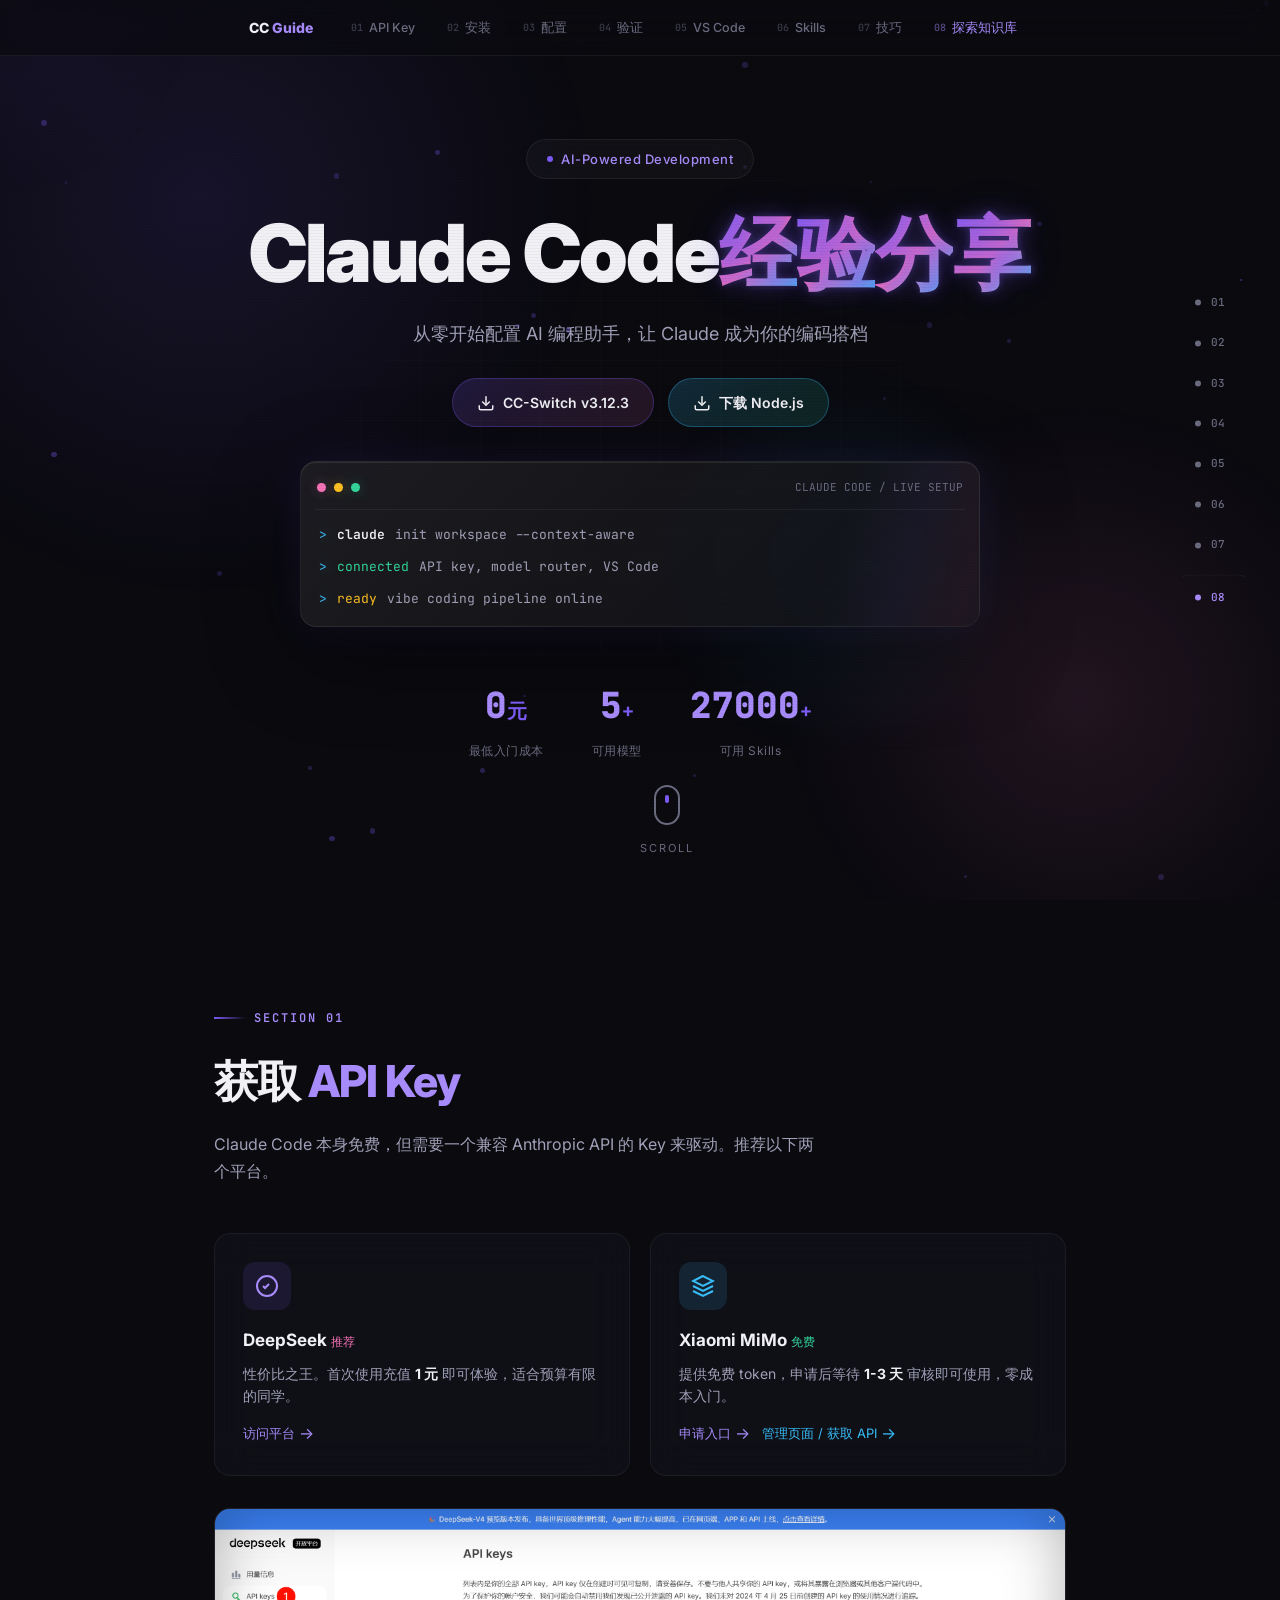
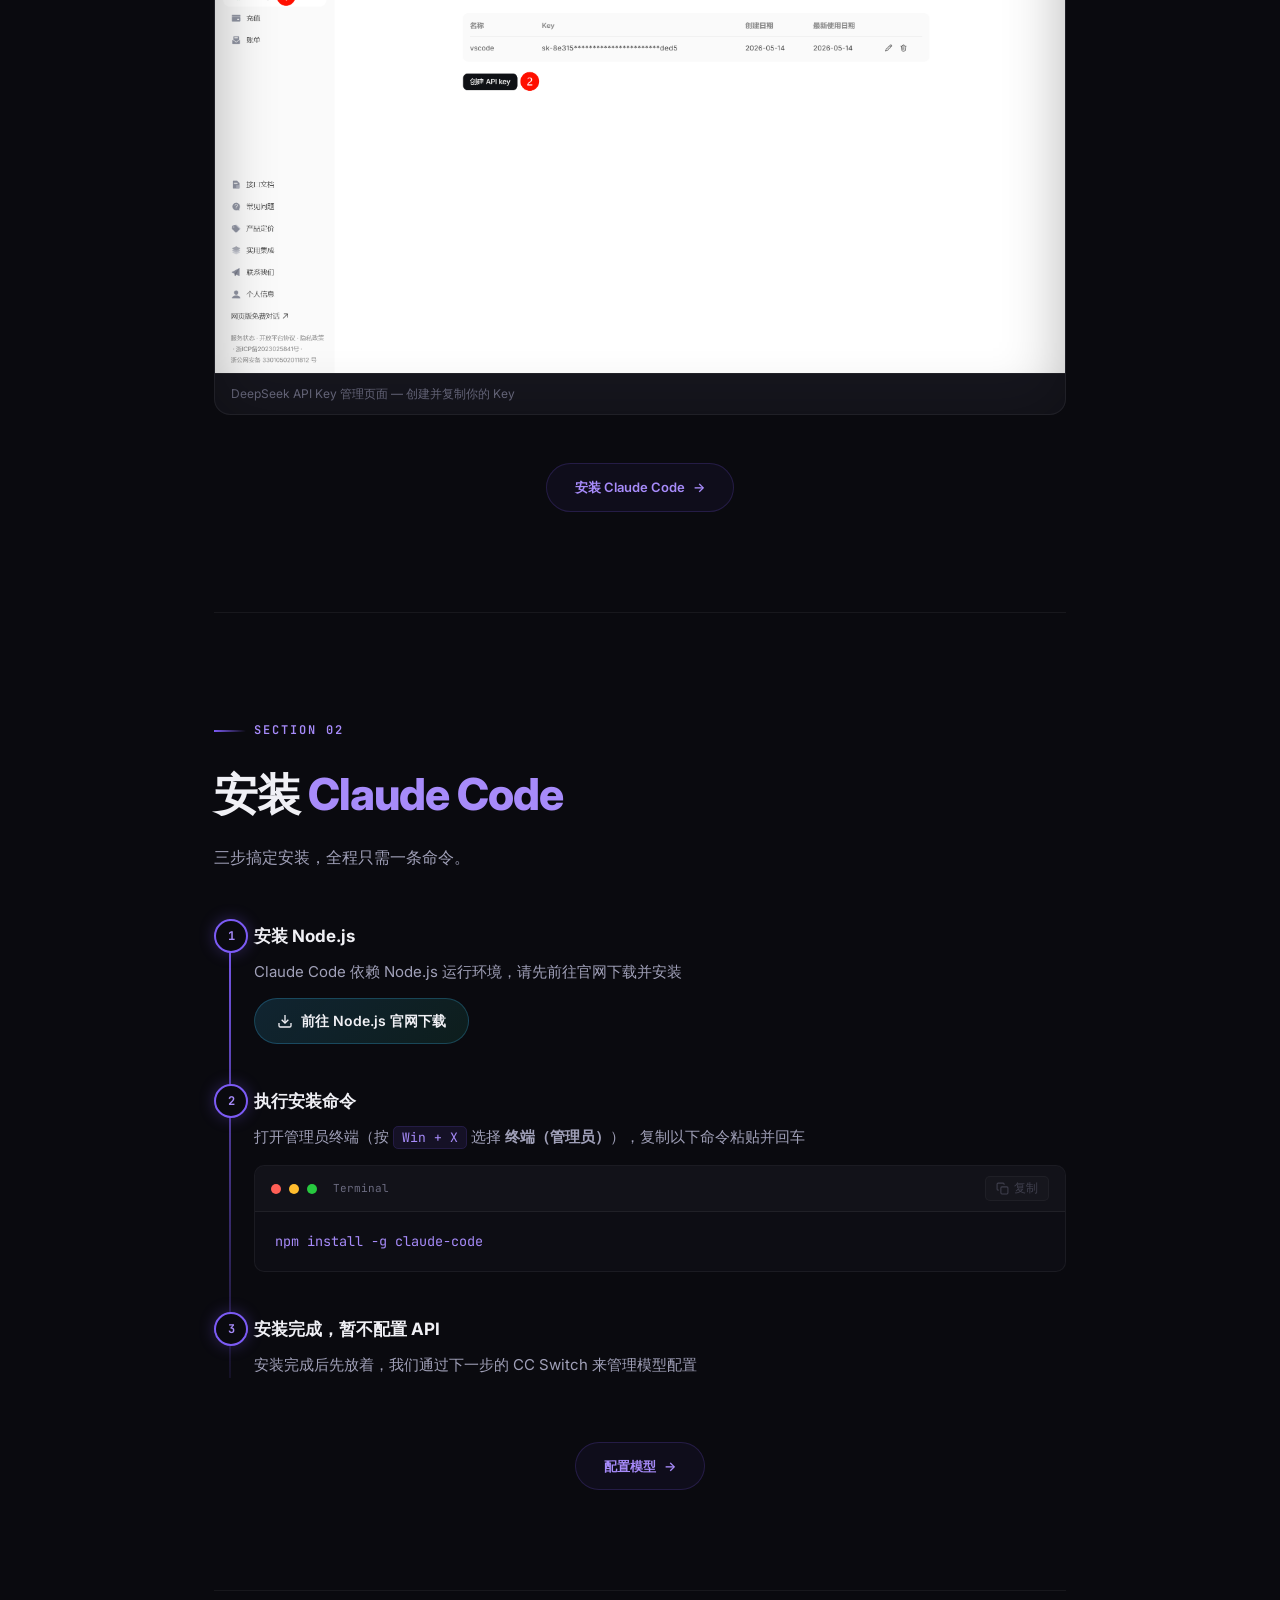
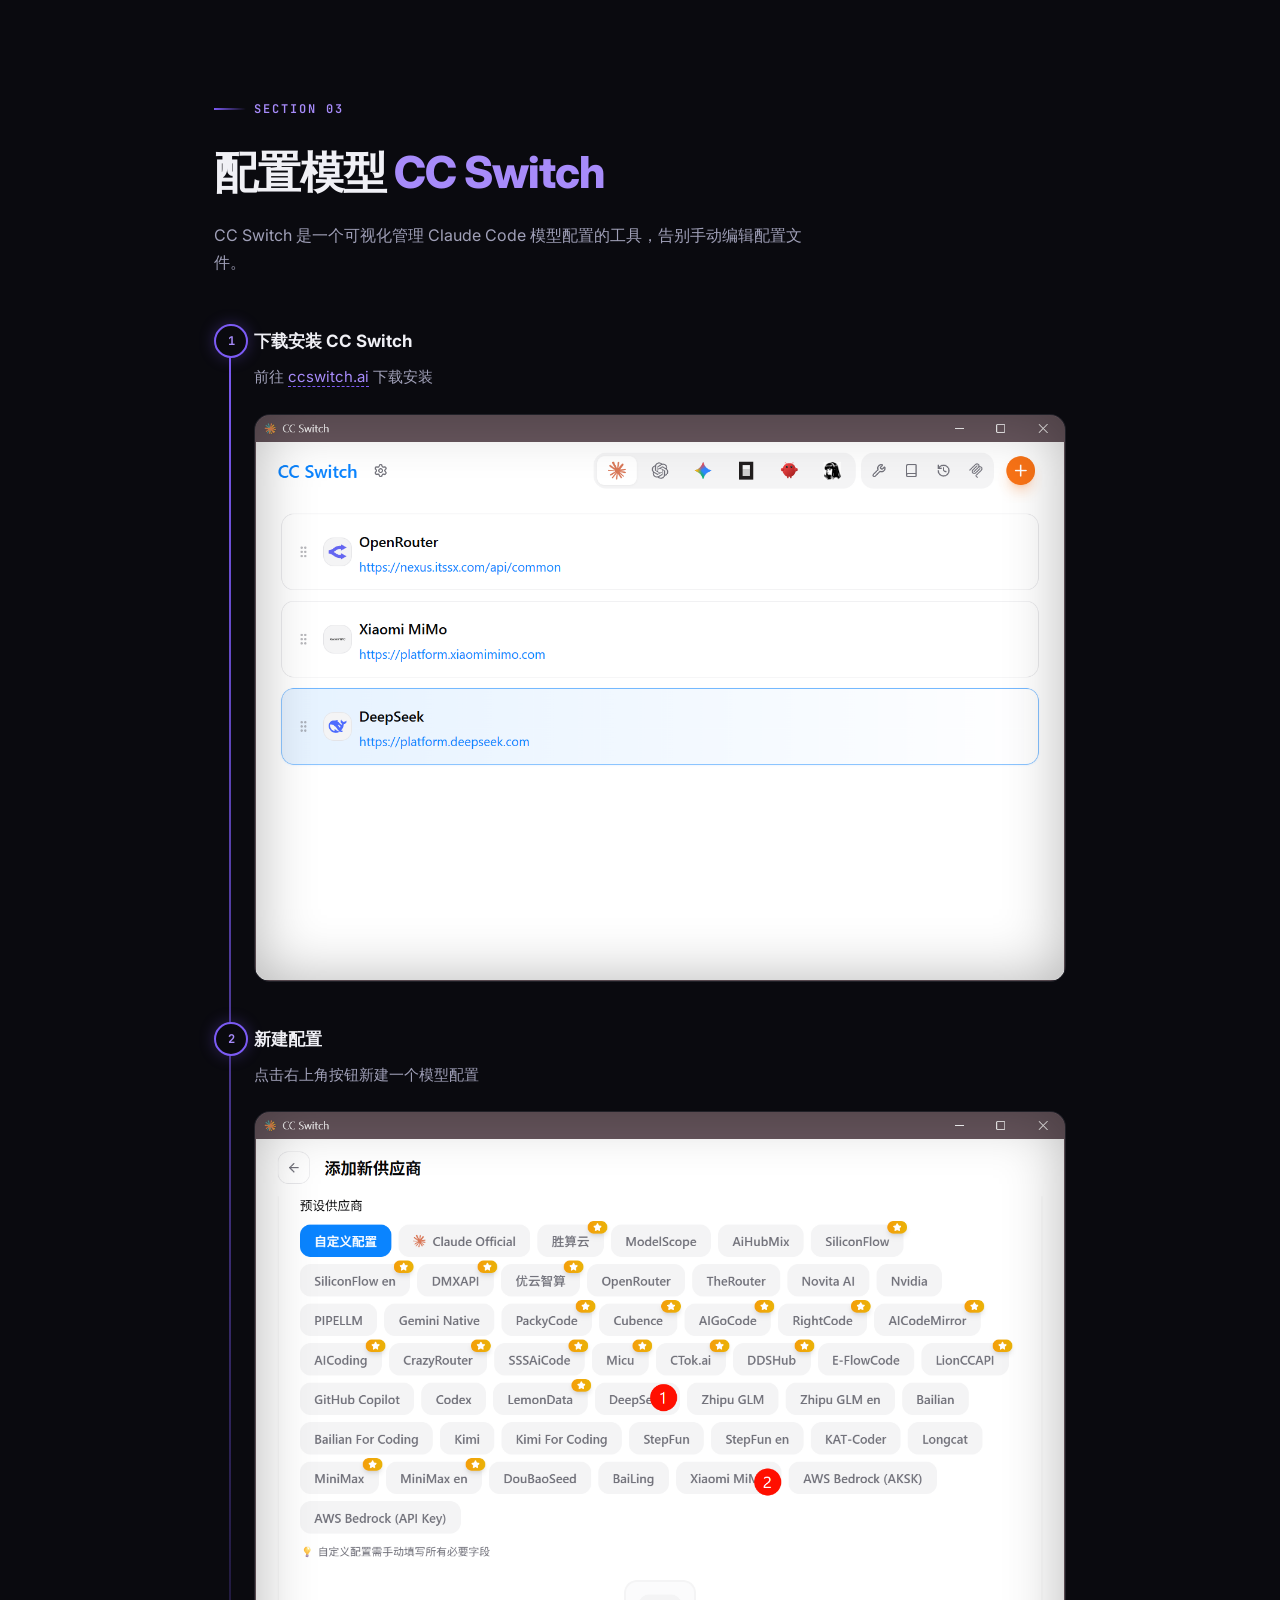
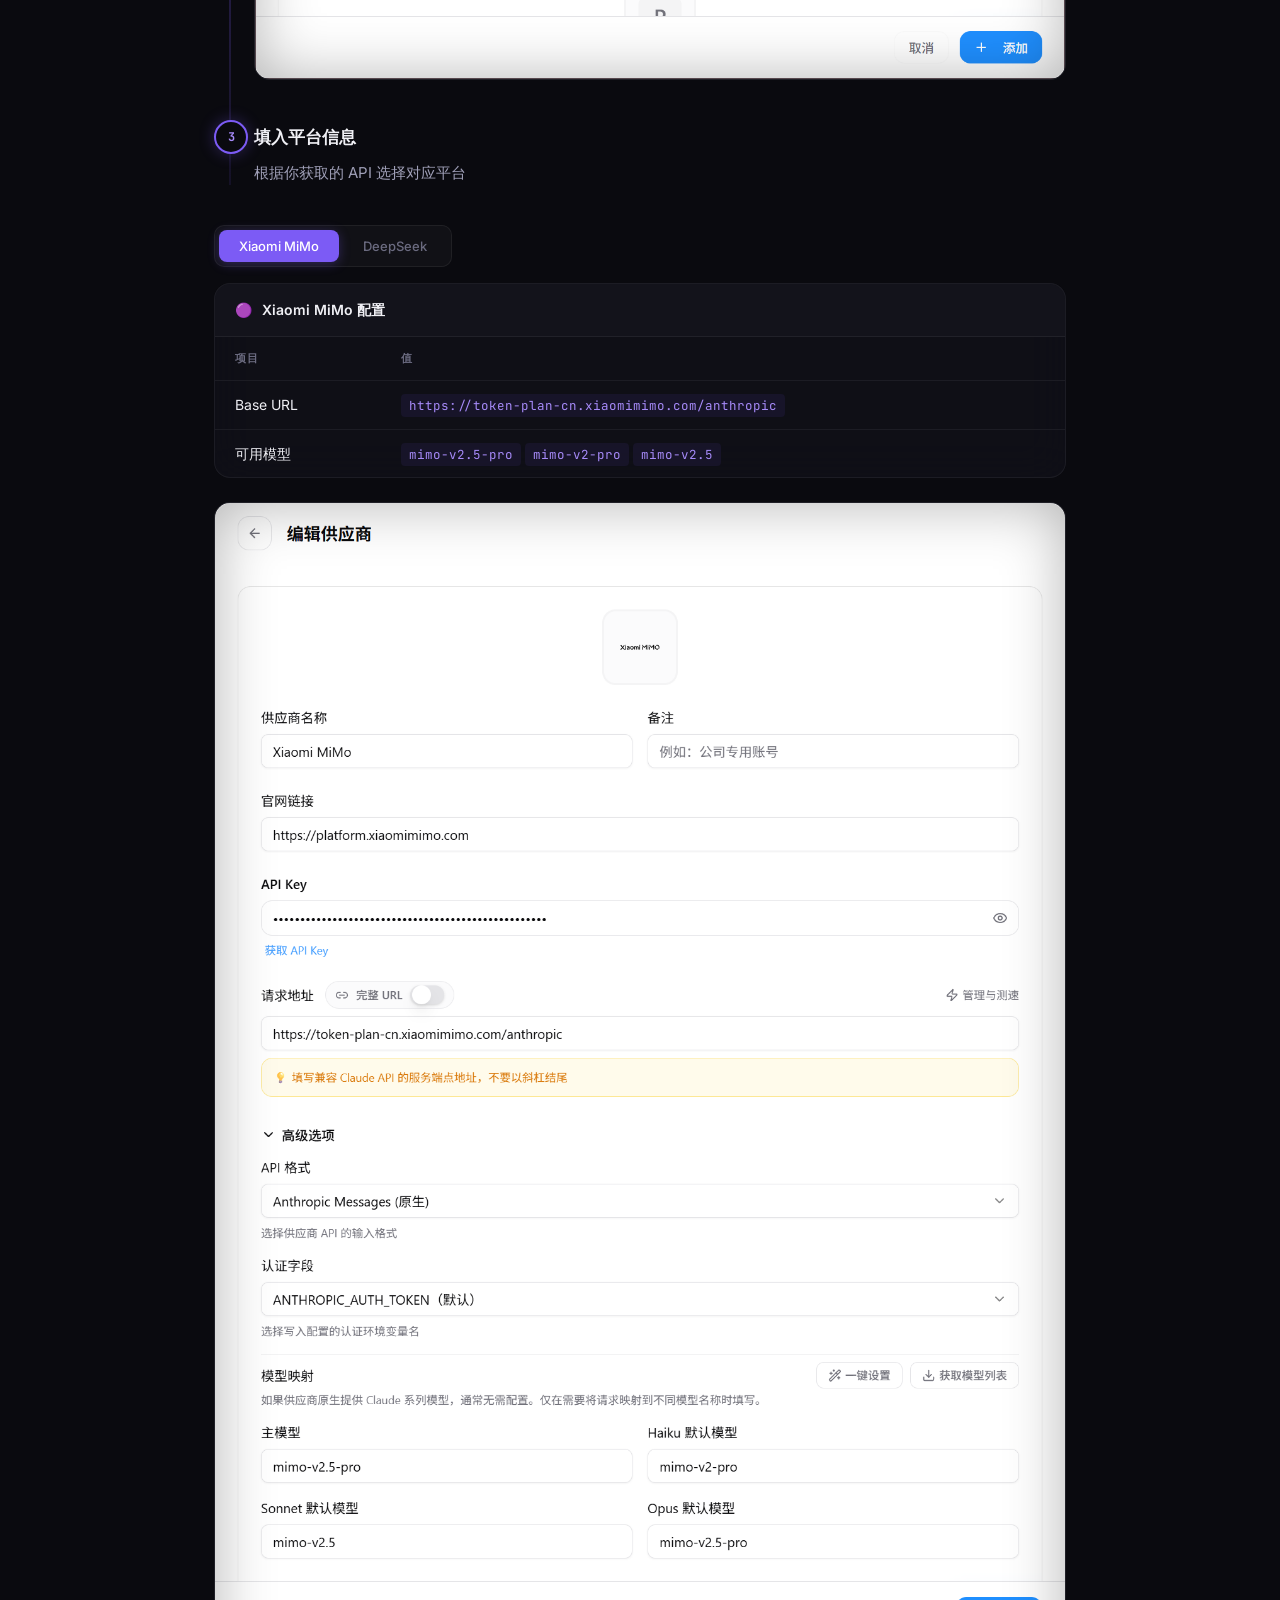
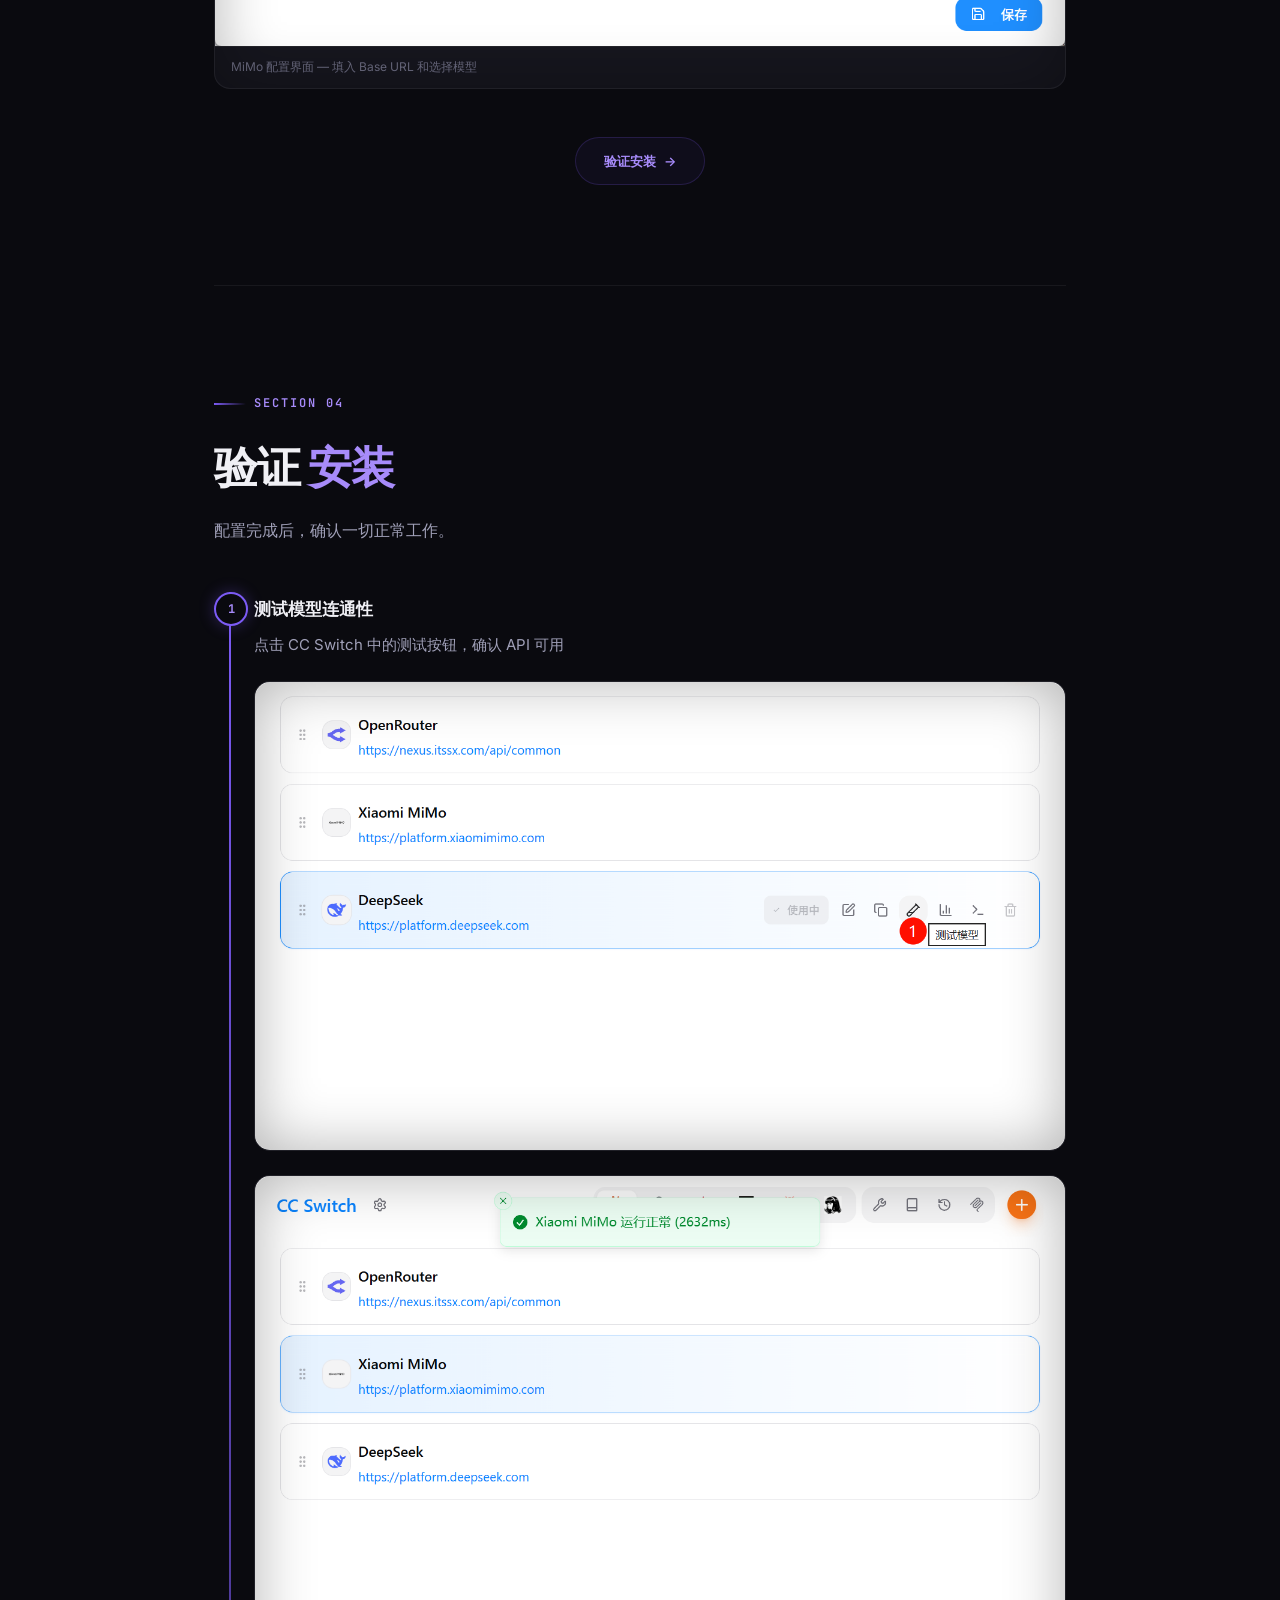
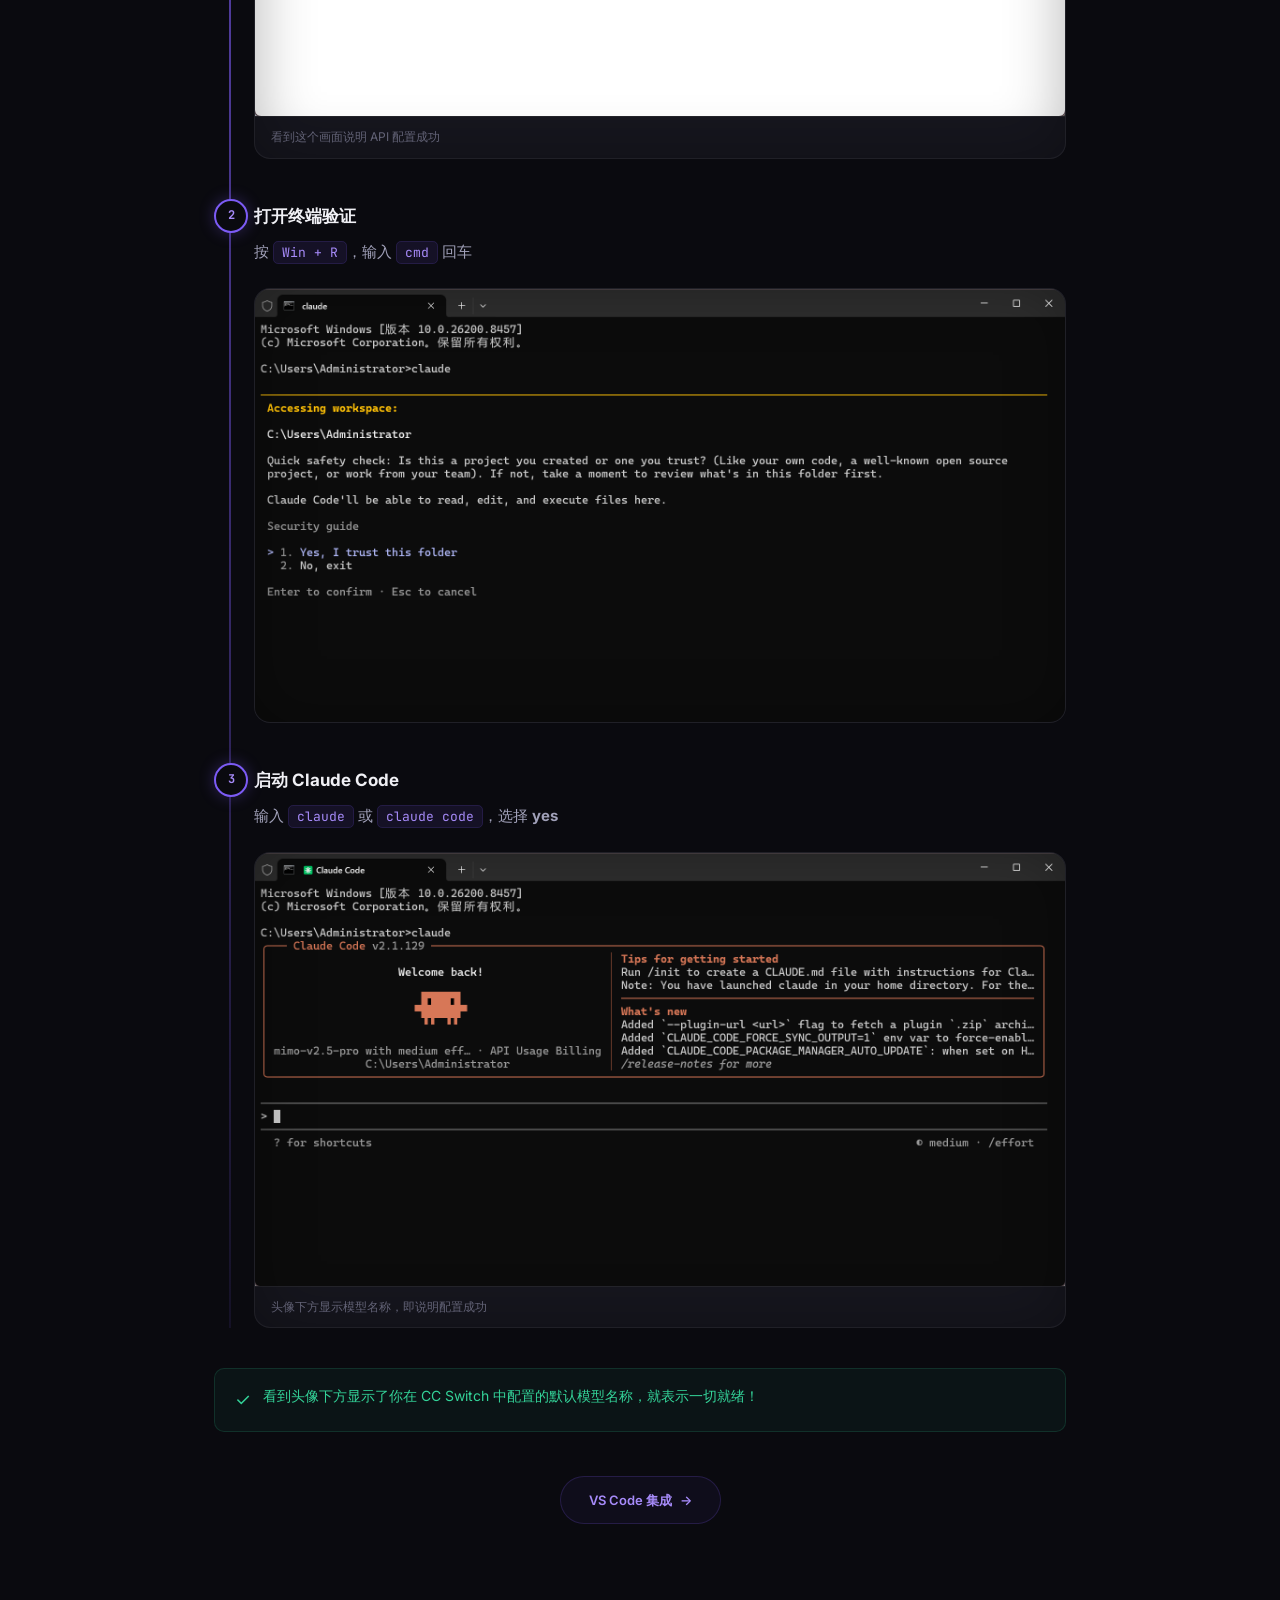
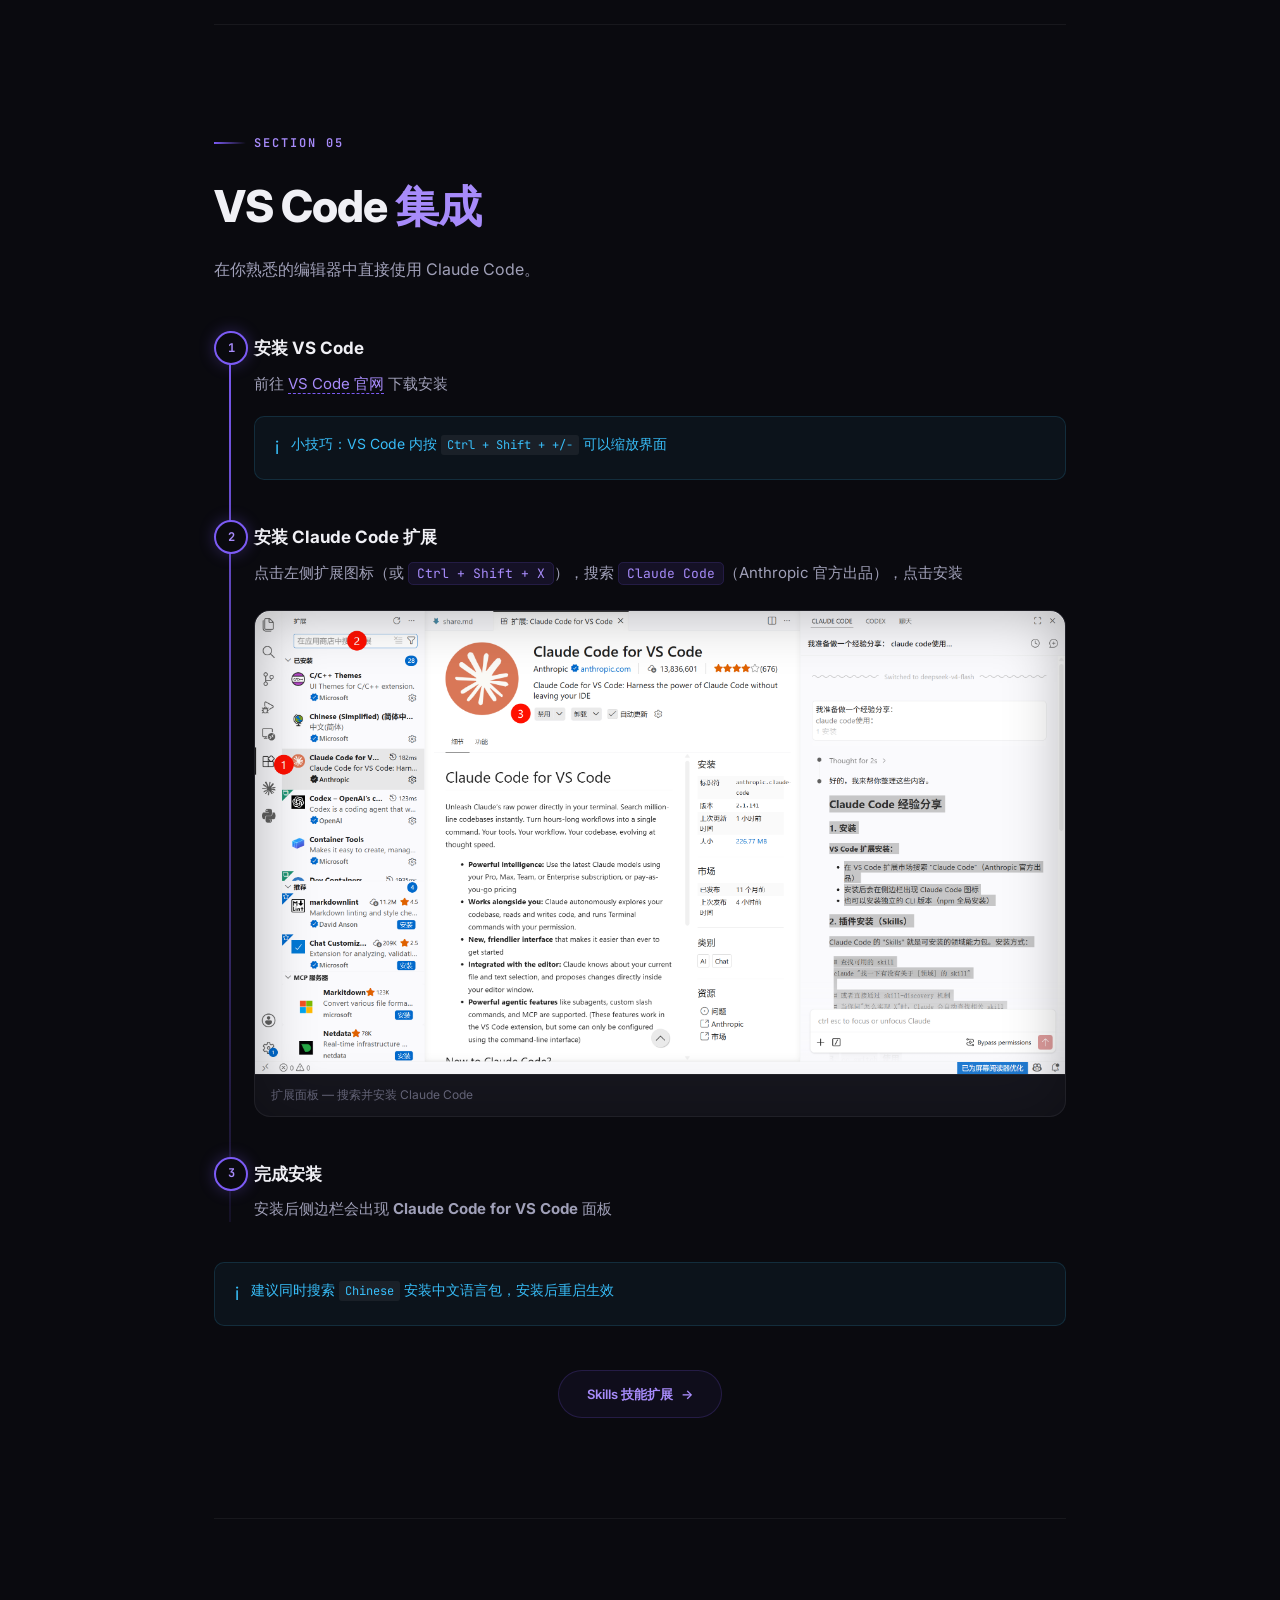
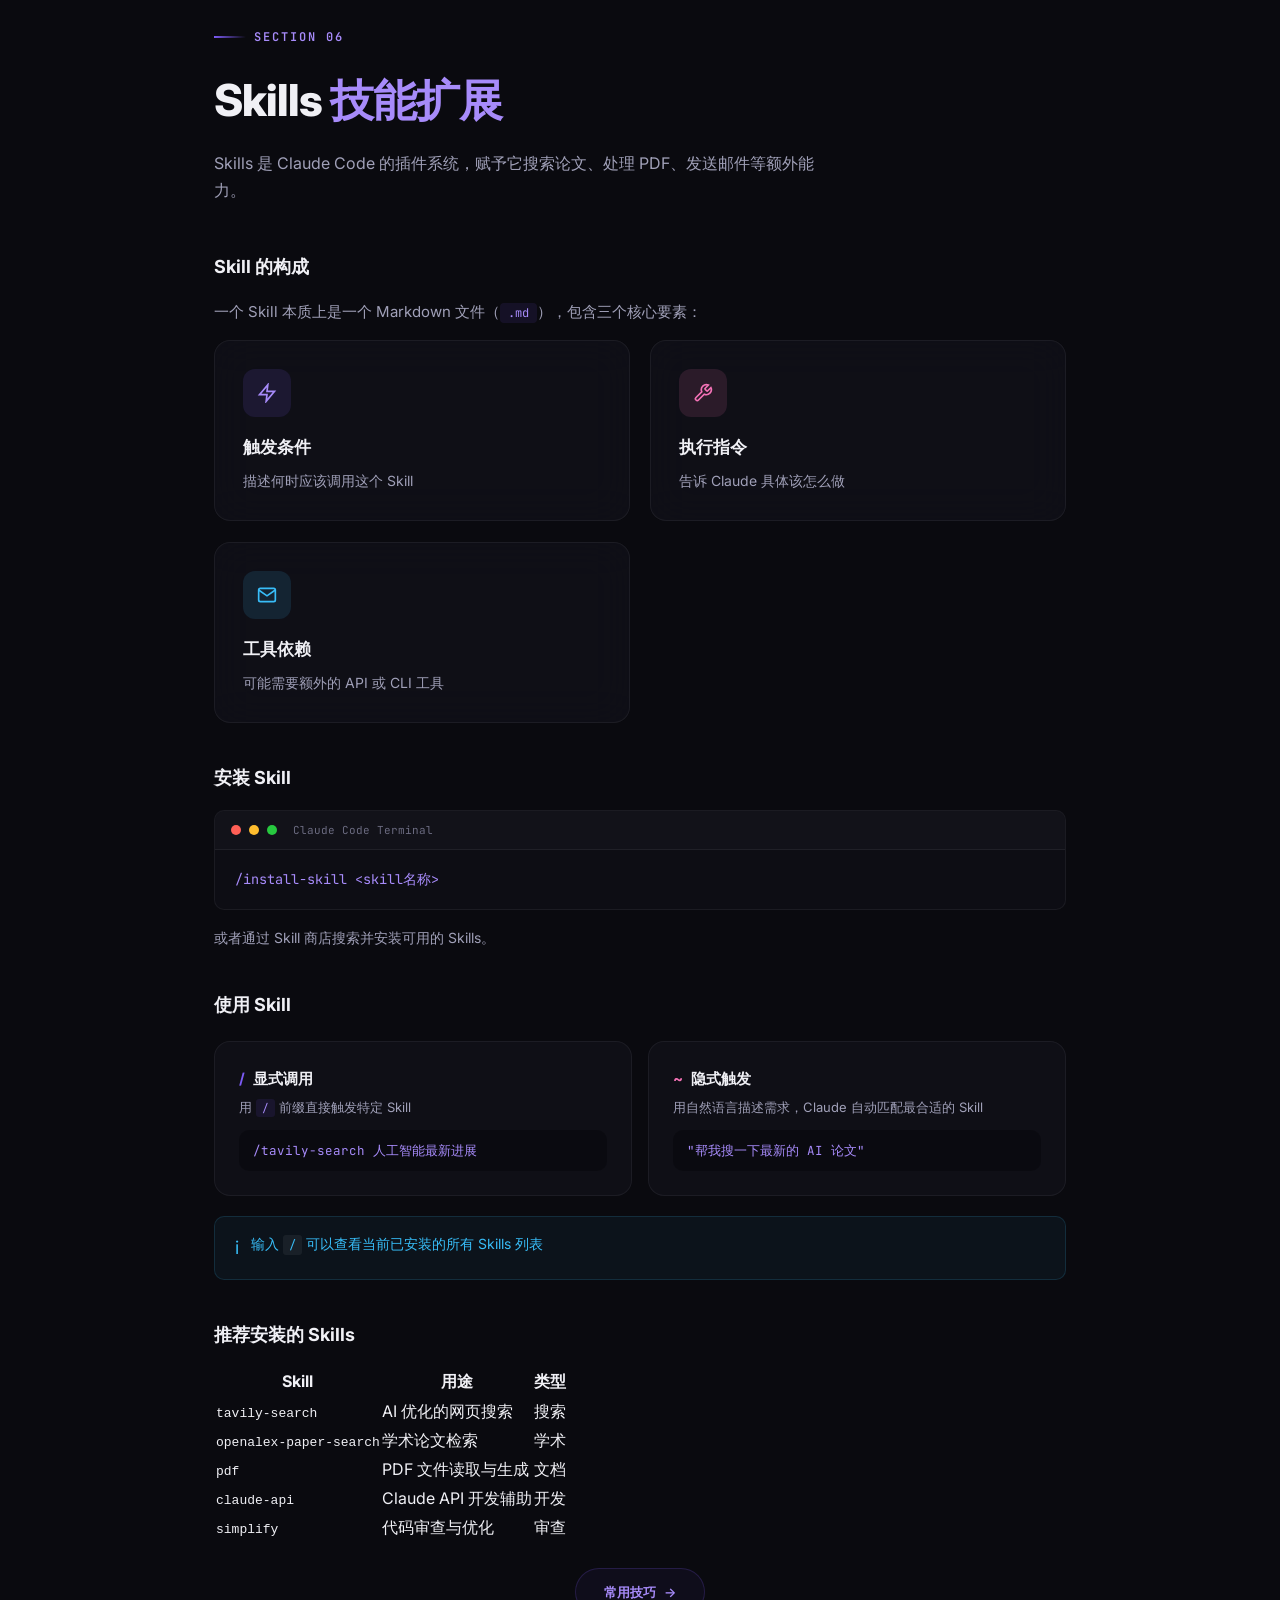
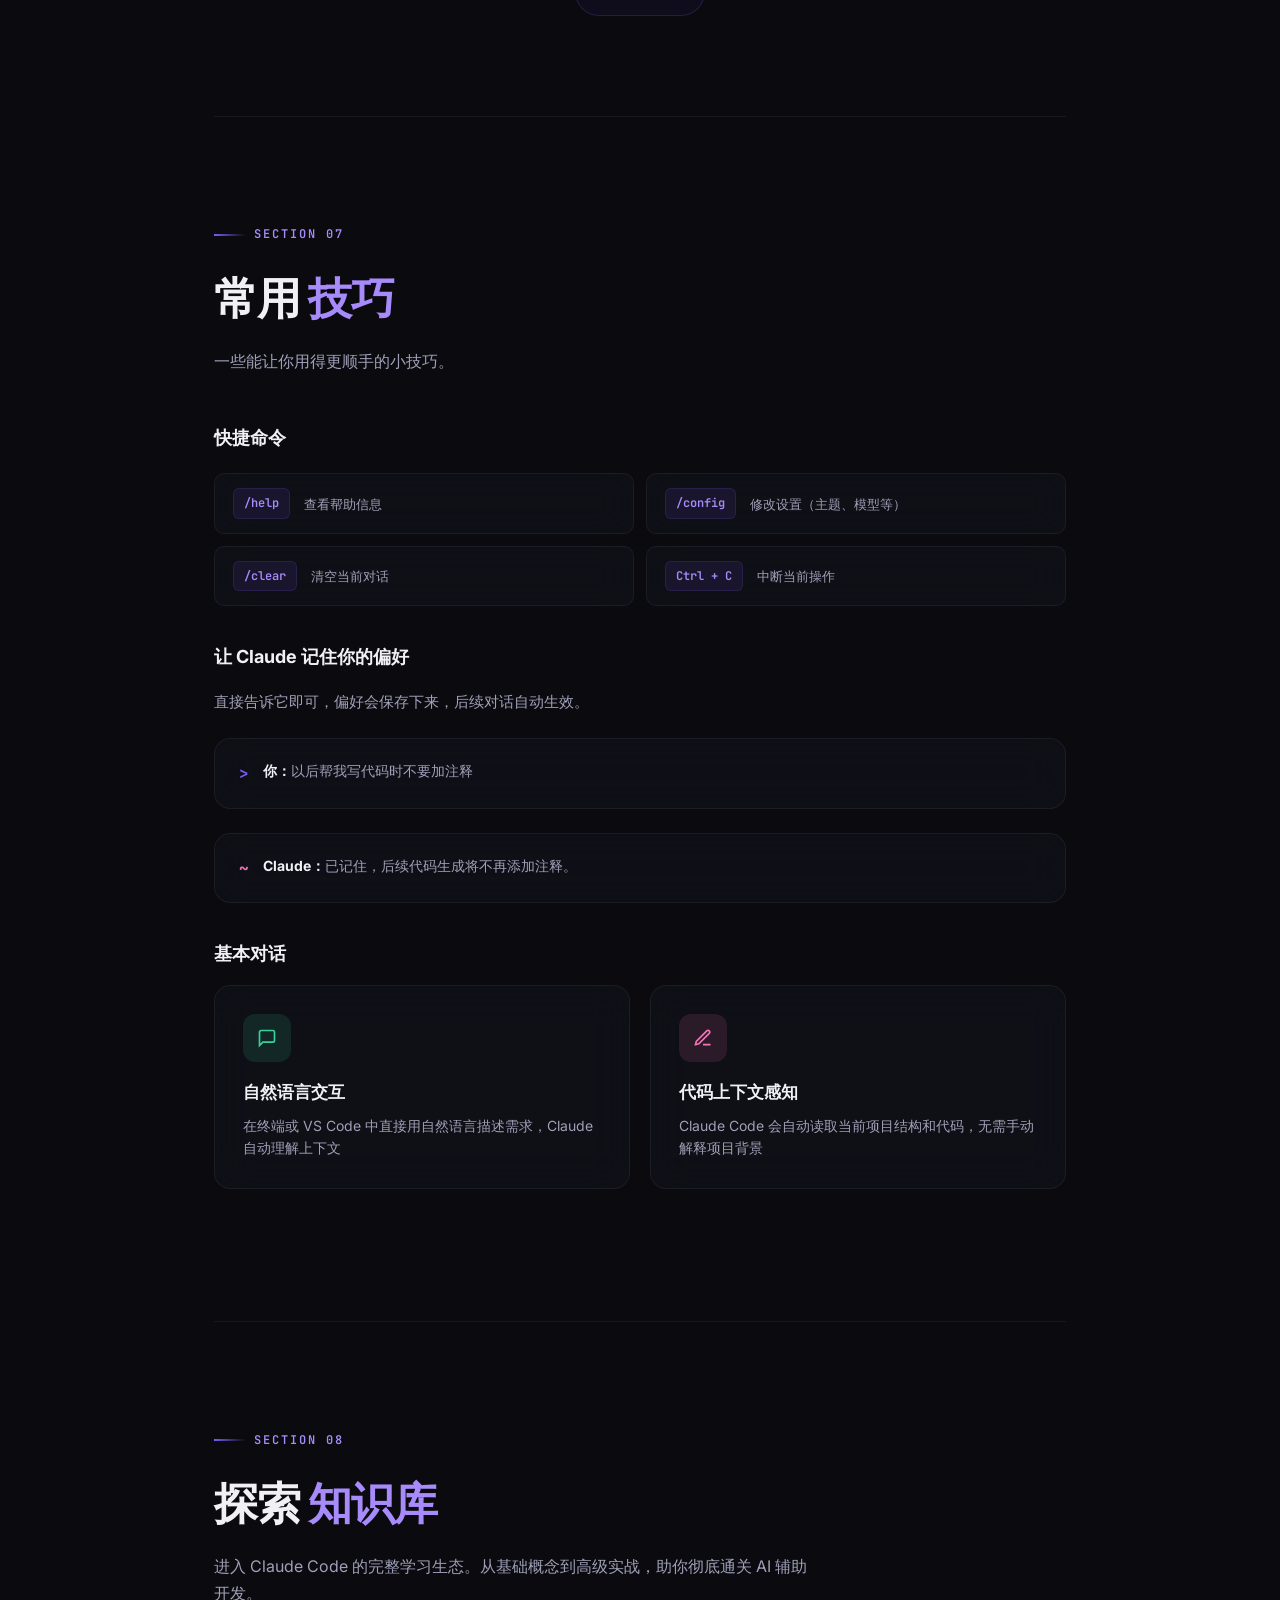
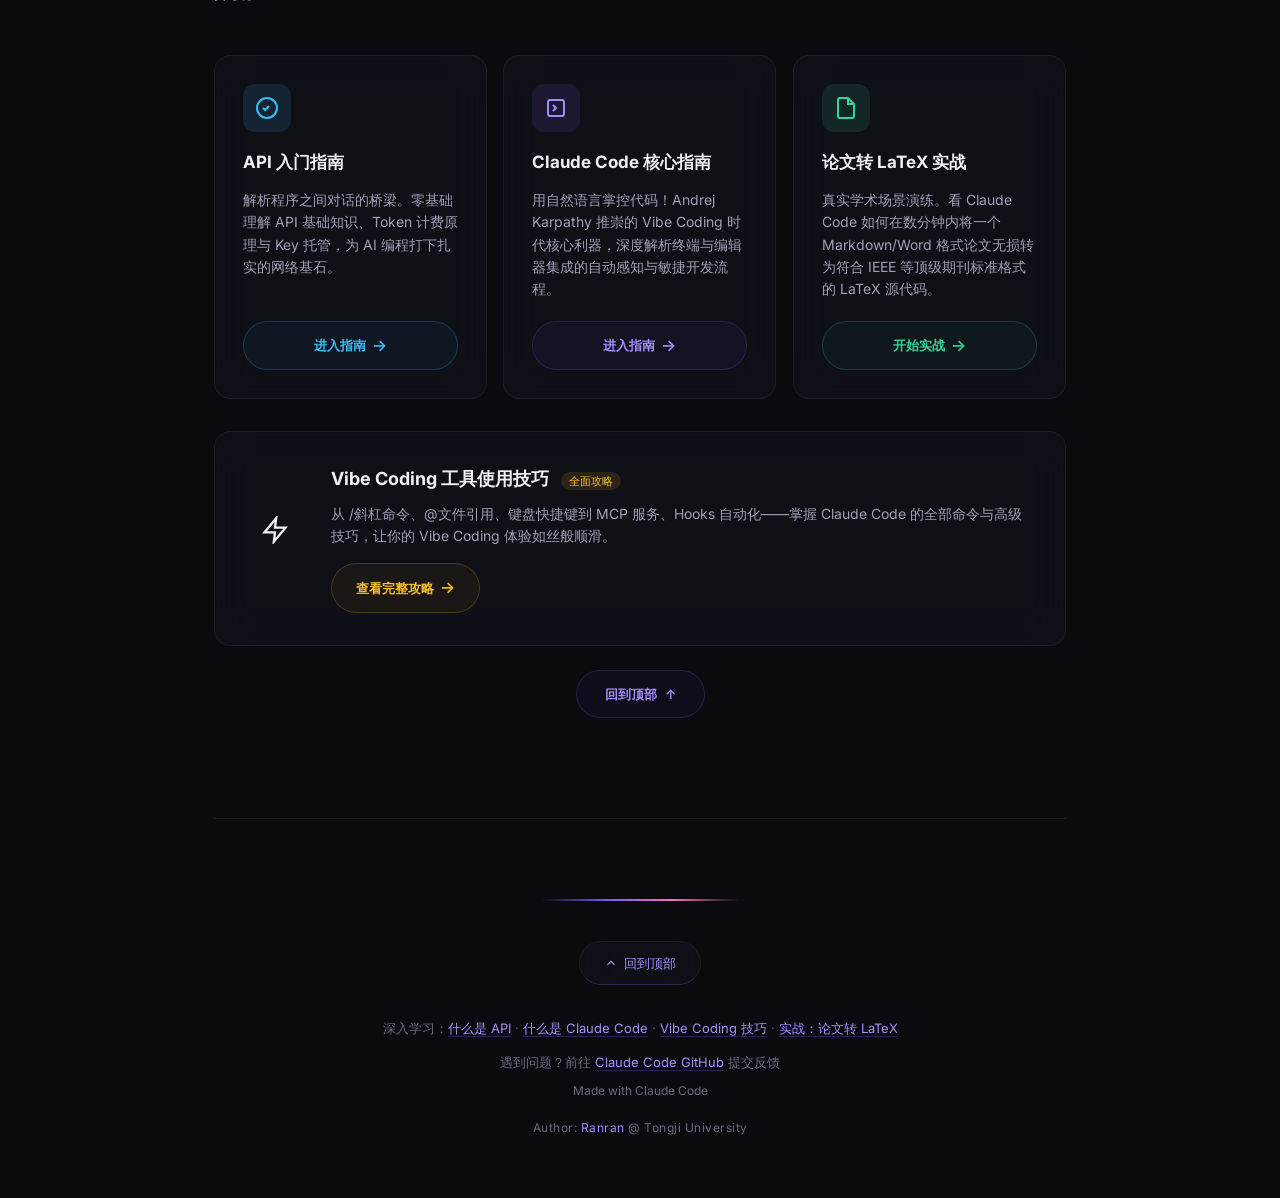
==== commit 0d4de877: "Improve installation instructions and add copy button for command." ====
--- a/index.html
+++ b/index.html
@@ -157,6 +157,25 @@
   .hero-subtitle { font-size: 15px; }
   .hero-command-deck { margin-top: 28px; padding: 12px; border-radius: var(--radius-sm); }
   .command-line { white-space: normal; }
+}
+
+/* ===== 复制按钮 ===== */
+.copy-btn-icon {
+  display: inline-flex; align-items: center; gap: 5px;
+  padding: 3px 10px; border: 1px solid rgba(255,255,255,0.08);
+  border-radius: 5px; background: rgba(255,255,255,0.04);
+  color: var(--text-muted); font-size: 12px; font-family: 'Inter', sans-serif;
+  cursor: pointer; transition: all 0.25s ease; opacity: 0.5;
+  flex-shrink: 0;
+}
+.code-header:hover .copy-btn-icon { opacity: 1; }
+.copy-btn-icon:hover {
+  background: rgba(124,91,245,0.12); border-color: rgba(124,91,245,0.25);
+  color: var(--accent-light); opacity: 1;
+}
+.copy-btn-icon.copied {
+  background: rgba(52,211,153,0.12); border-color: rgba(52,211,153,0.25);
+  color: var(--accent-green); opacity: 1;
 }
 
 </style>
@@ -209,9 +228,9 @@
       <svg width="18" height="18" viewBox="0 0 24 24" fill="none" stroke="currentColor" stroke-width="2"><path d="M21 15v4a2 2 0 0 1-2 2H5a2 2 0 0 1-2-2v-4"/><polyline points="7 10 12 15 17 10"/><line x1="12" y1="15" x2="12" y2="3"/></svg>
       CC-Switch v3.12.3
     </a>
-    <a href="https://github.com/ranranxuejie/AGENT/raw/main/assets/setup/node-v25.8.0-x64.msi" target="_blank" style="display:inline-flex;align-items:center;gap:8px;padding:12px 24px;border-radius:100px;background:linear-gradient(135deg,rgba(56,189,248,0.18),rgba(52,211,153,0.12));border:1px solid rgba(56,189,248,0.3);color:var(--text-primary);font-size:14px;font-weight:600;text-decoration:none;transition:all 0.3s ease;backdrop-filter:blur(20px);">
+    <a href="https://nodejs.org/zh-cn" target="_blank" style="display:inline-flex;align-items:center;gap:8px;padding:12px 24px;border-radius:100px;background:linear-gradient(135deg,rgba(56,189,248,0.18),rgba(52,211,153,0.12));border:1px solid rgba(56,189,248,0.3);color:var(--text-primary);font-size:14px;font-weight:600;text-decoration:none;transition:all 0.3s ease;backdrop-filter:blur(20px);">
       <svg width="18" height="18" viewBox="0 0 24 24" fill="none" stroke="currentColor" stroke-width="2"><path d="M21 15v4a2 2 0 0 1-2 2H5a2 2 0 0 1-2-2v-4"/><polyline points="7 10 12 15 17 10"/><line x1="12" y1="15" x2="12" y2="3"/></svg>
-      Node.js v25.8.0
+      下载 Node.js
     </a>
   </div>
   <div class="hero-command-deck holo-shimmer">
@@ -280,20 +299,30 @@
 
   <div class="steps">
     <div class="step" data-step="1">
-      <div class="step-title">打开管理员终端</div>
-      <div class="step-content">按 <code>Win + X</code>，选择 <strong>终端（管理员）</strong> 或 <strong>PowerShell（管理员）</strong></div>
+      <div class="step-title">安装 Node.js</div>
+      <div class="step-content">Claude Code 依赖 Node.js 运行环境，请先前往官网下载并安装</div>
+      <div style="margin-top:14px;">
+        <a href="https://nodejs.org/zh-cn" target="_blank" class="copy-btn" style="display:inline-flex;align-items:center;gap:8px;padding:10px 22px;border-radius:100px;background:linear-gradient(135deg,rgba(56,189,248,0.15),rgba(52,211,153,0.1));border:1px solid rgba(56,189,248,0.25);color:var(--text-primary);font-size:14px;font-weight:600;text-decoration:none;transition:all 0.3s ease;">
+          <svg width="16" height="16" viewBox="0 0 24 24" fill="none" stroke="currentColor" stroke-width="2"><path d="M21 15v4a2 2 0 0 1-2 2H5a2 2 0 0 1-2-2v-4"/><polyline points="7 10 12 15 17 10"/><line x1="12" y1="15" x2="12" y2="3"/></svg>
+          前往 Node.js 官网下载
+        </a>
+      </div>
     </div>
     <div class="step" data-step="2">
       <div class="step-title">执行安装命令</div>
-      <div class="step-content">复制以下命令粘贴并回车</div>
-      <div class="code-block">
+      <div class="step-content">打开管理员终端（按 <code>Win + X</code> 选择 <strong>终端（管理员）</strong>），复制以下命令粘贴并回车</div>
+      <div class="code-block" style="position:relative;">
         <div class="code-header">
           <span class="code-dot red"></span>
           <span class="code-dot yellow"></span>
           <span class="code-dot green"></span>
-          <span class="code-lang">PowerShell</span>
-        </div>
-        <pre>& ([scriptblock]::Create((New-Object Net.WebClient).DownloadString("https://claude-zh.cn/scripts/install.ps1")))</pre>
+          <span class="code-lang">Terminal</span>
+          <button class="copy-btn-icon" onclick="copyCommand(this, 'npm install -g claude-code')" title="复制命令" style="margin-left:auto;">
+            <svg width="13" height="13" viewBox="0 0 24 24" fill="none" stroke="currentColor" stroke-width="2"><rect x="9" y="9" width="13" height="13" rx="2" ry="2"/><path d="M5 15H4a2 2 0 0 1-2-2V4a2 2 0 0 1 2-2h9a2 2 0 0 1 2 2v1"/></svg>
+            <span>复制</span>
+          </button>
+        </div>
+        <pre>npm install -g claude-code</pre>
       </div>
     </div>
     <div class="step" data-step="3">
@@ -791,6 +820,18 @@
 // ===== 打字机效果 — Hero 标题 =====
 initTypewriter('经');
 
+// ===== 复制命令 =====
+function copyCommand(btn, text) {
+  navigator.clipboard.writeText(text).then(() => {
+    btn.classList.add('copied');
+    btn.querySelector('span').textContent = '已复制';
+    setTimeout(() => {
+      btn.classList.remove('copied');
+      btn.querySelector('span').textContent = '复制';
+    }, 2000);
+  });
+}
+
 </script>
 </body>
 </html>
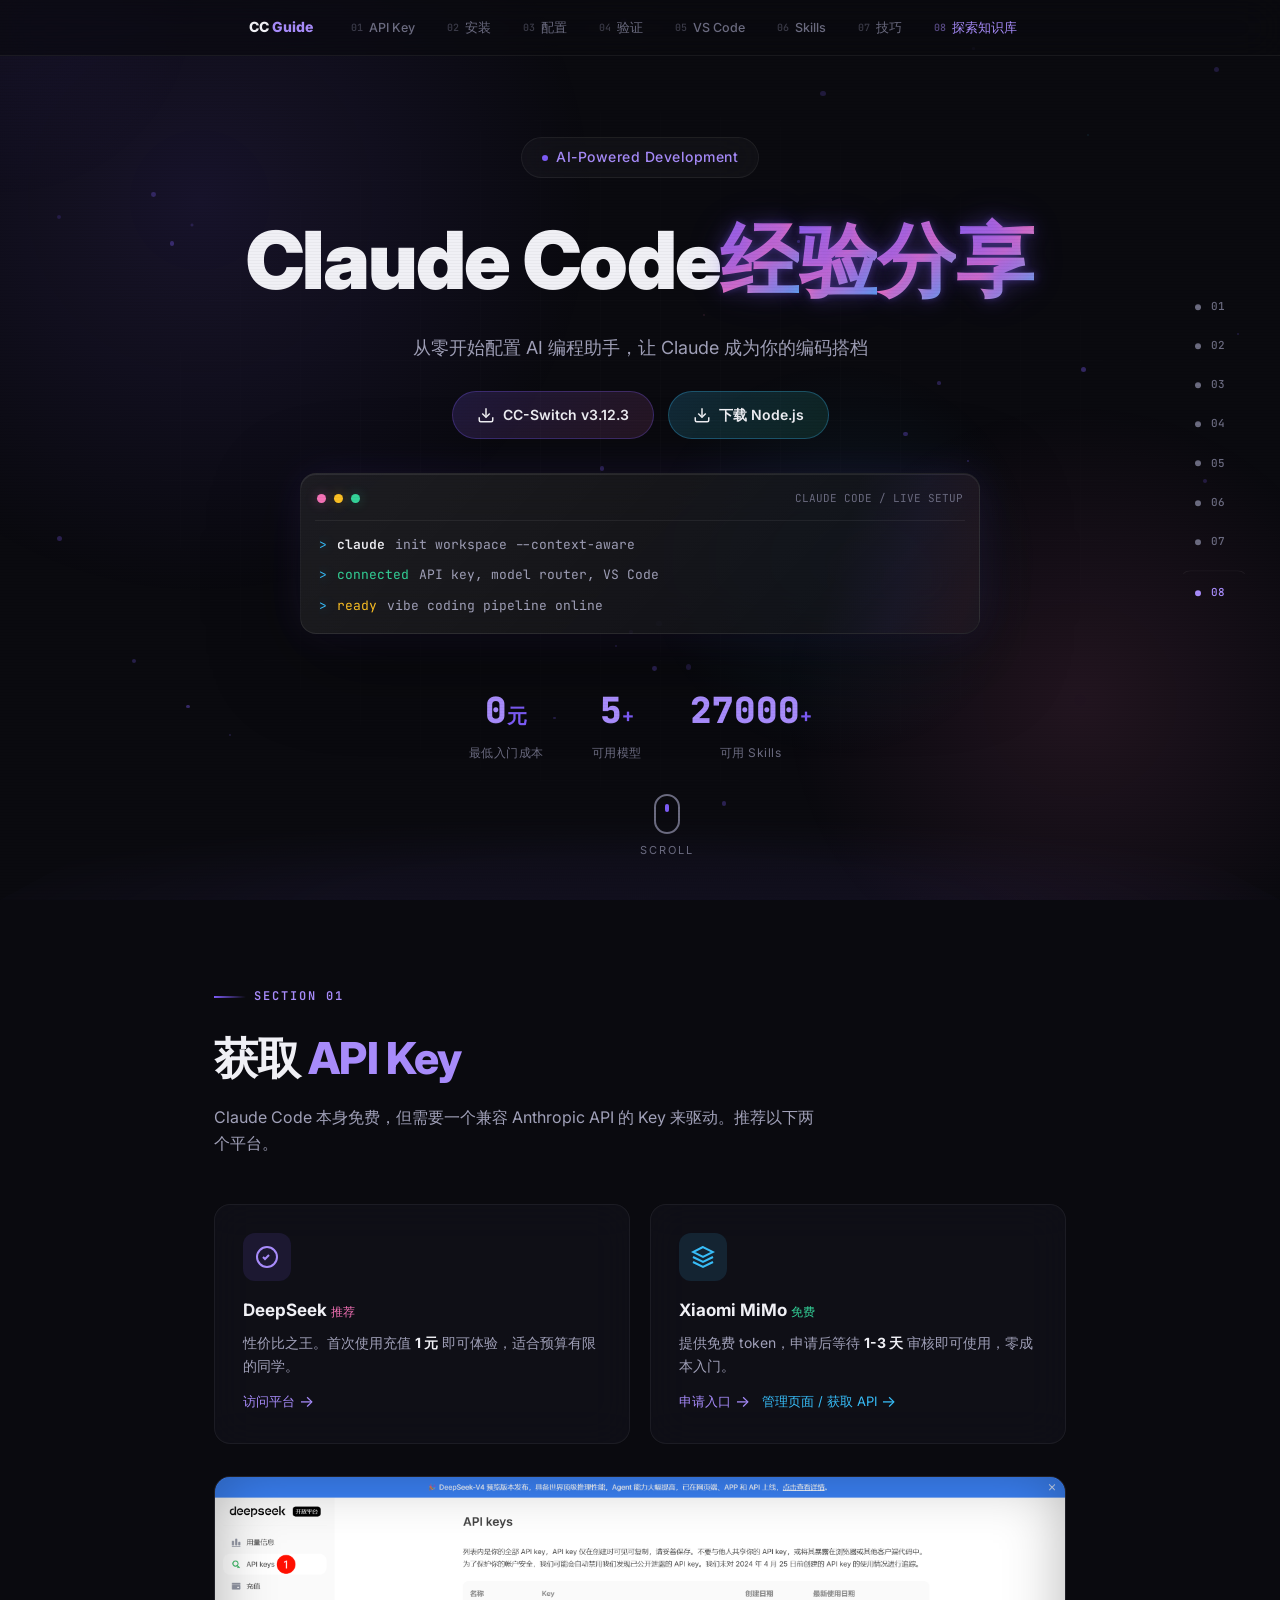
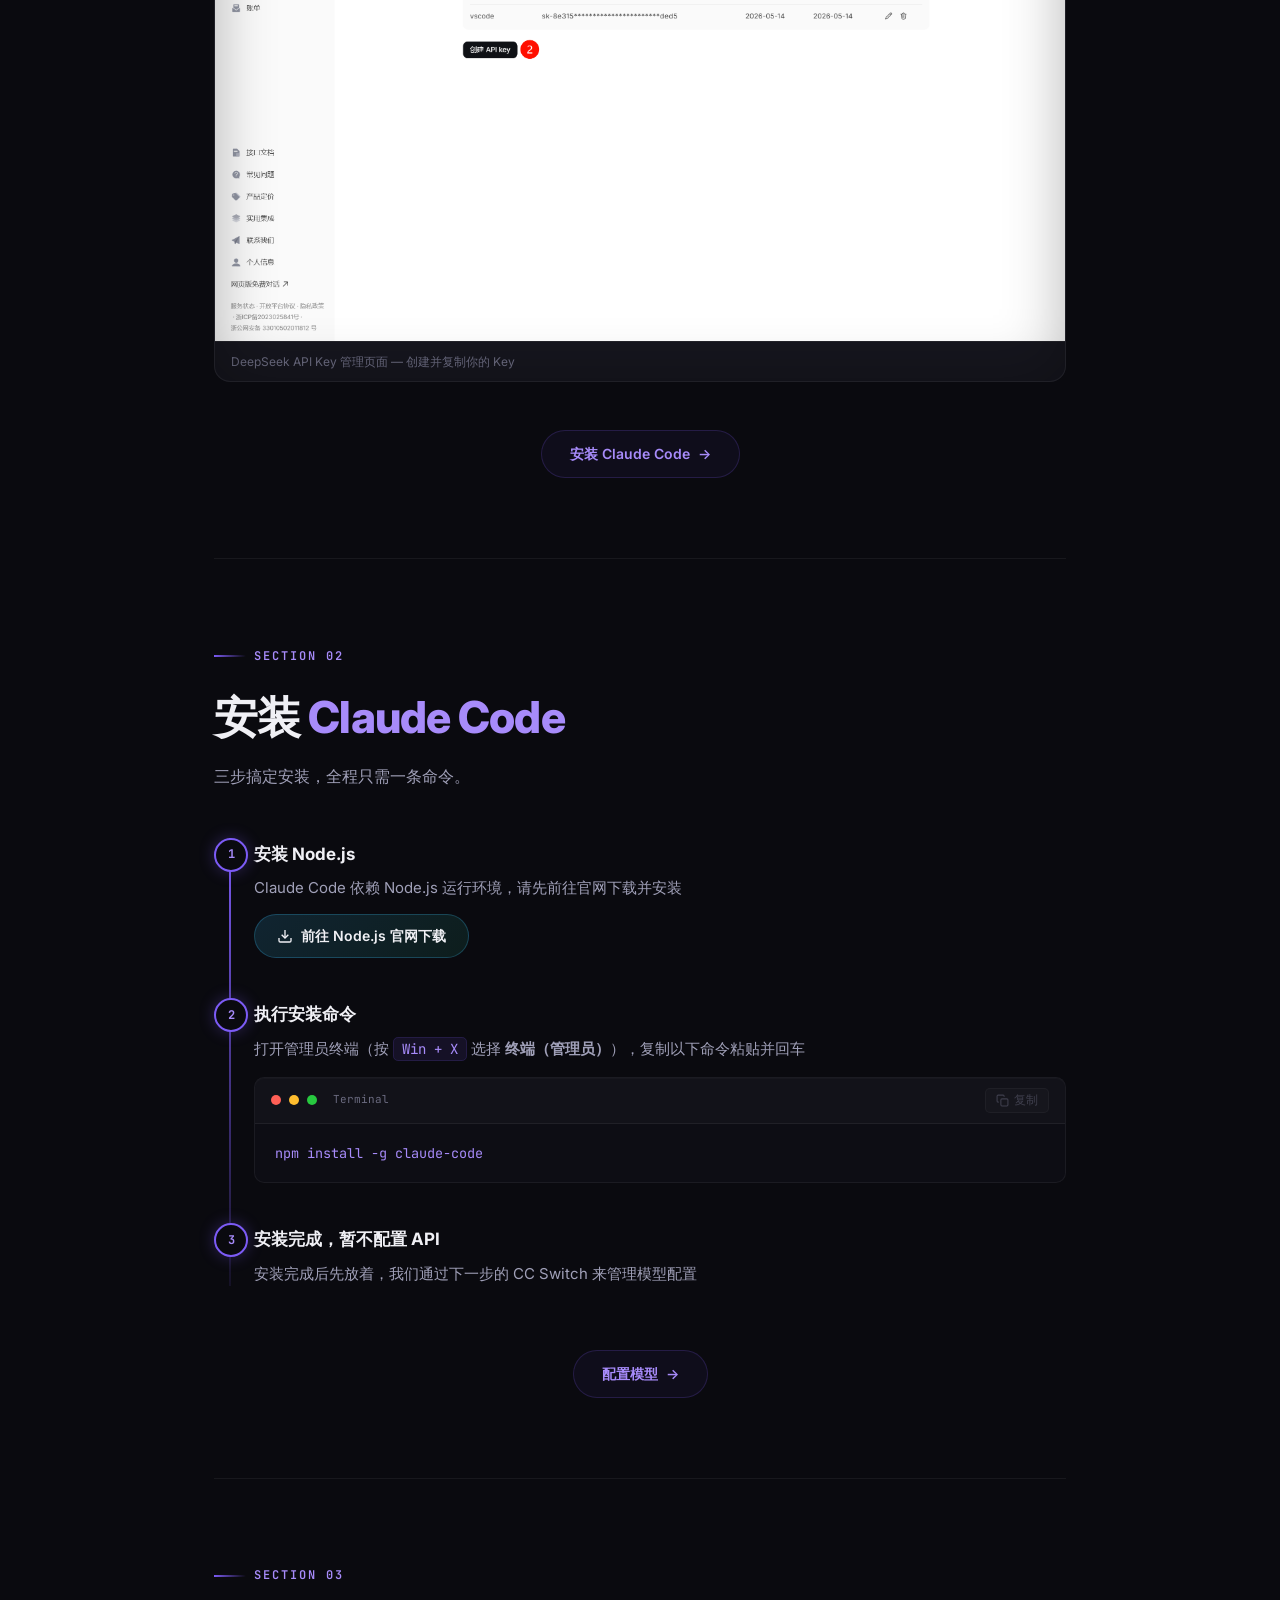
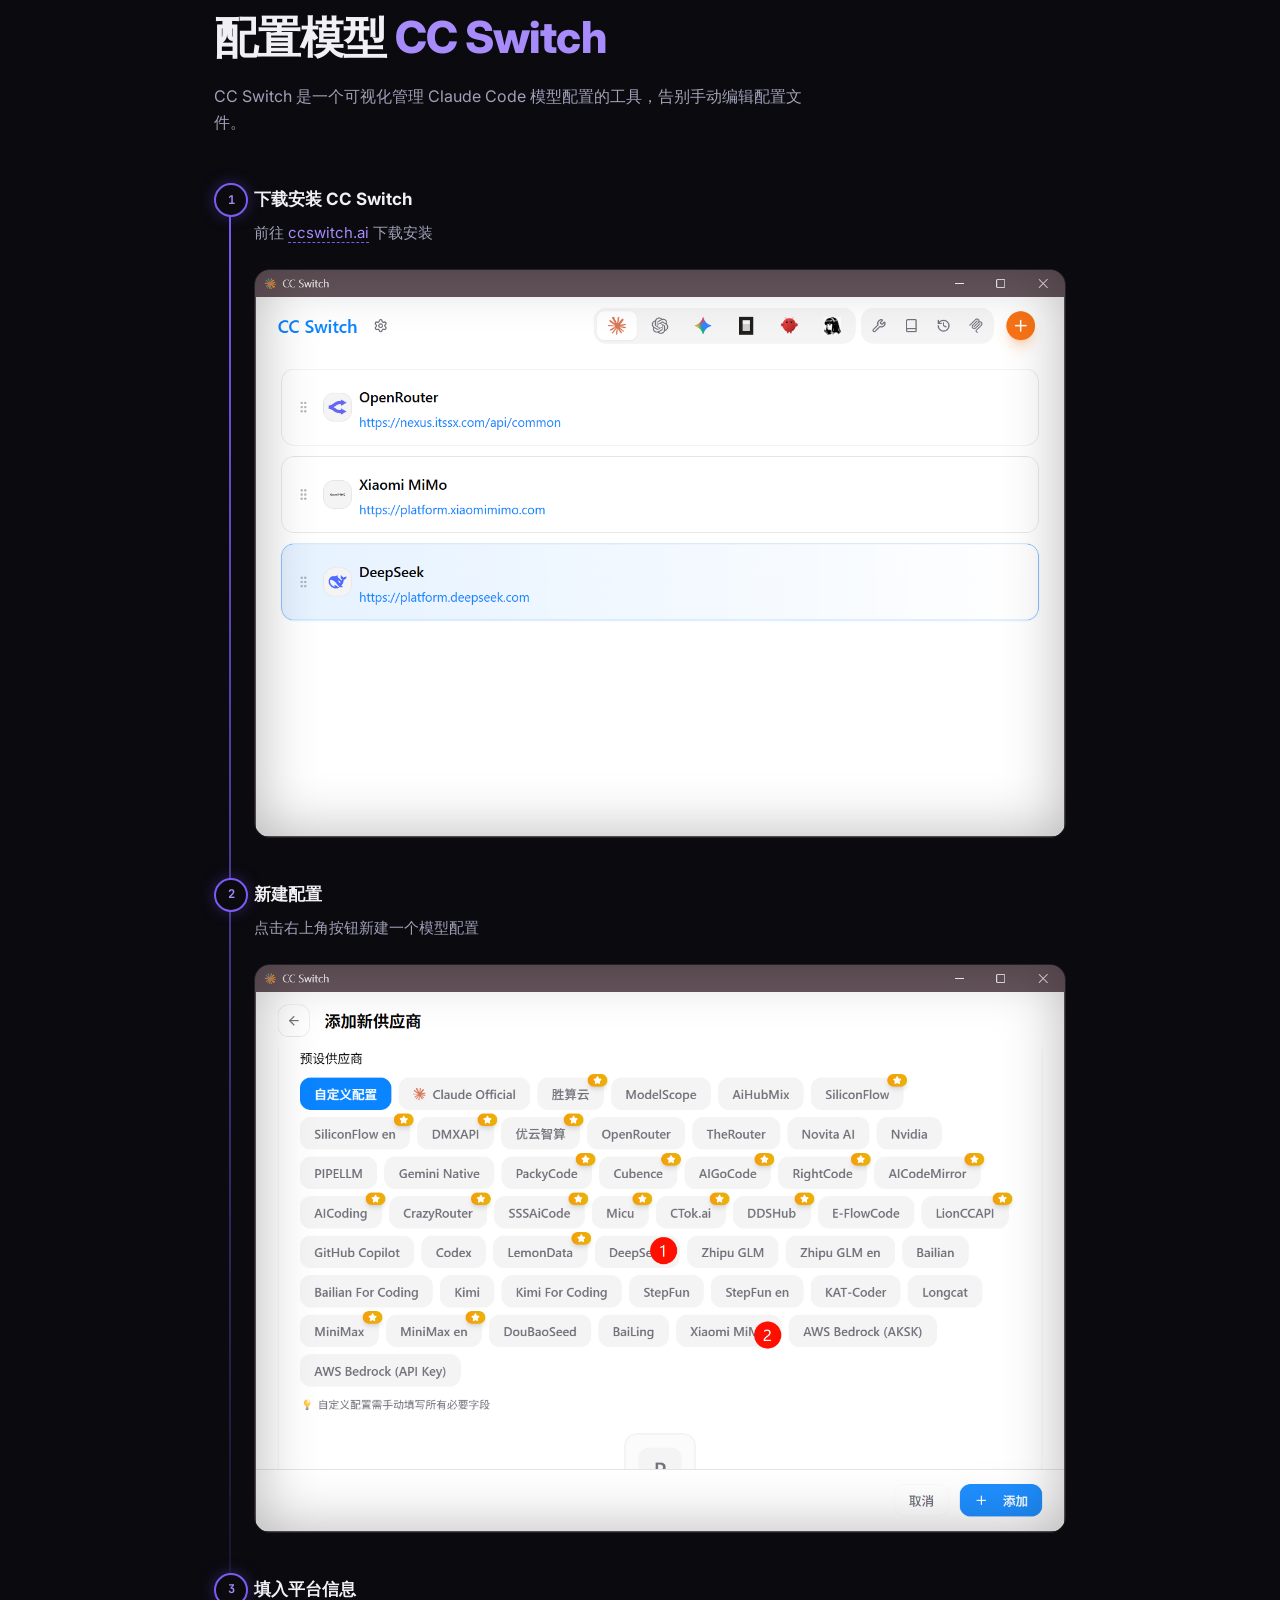
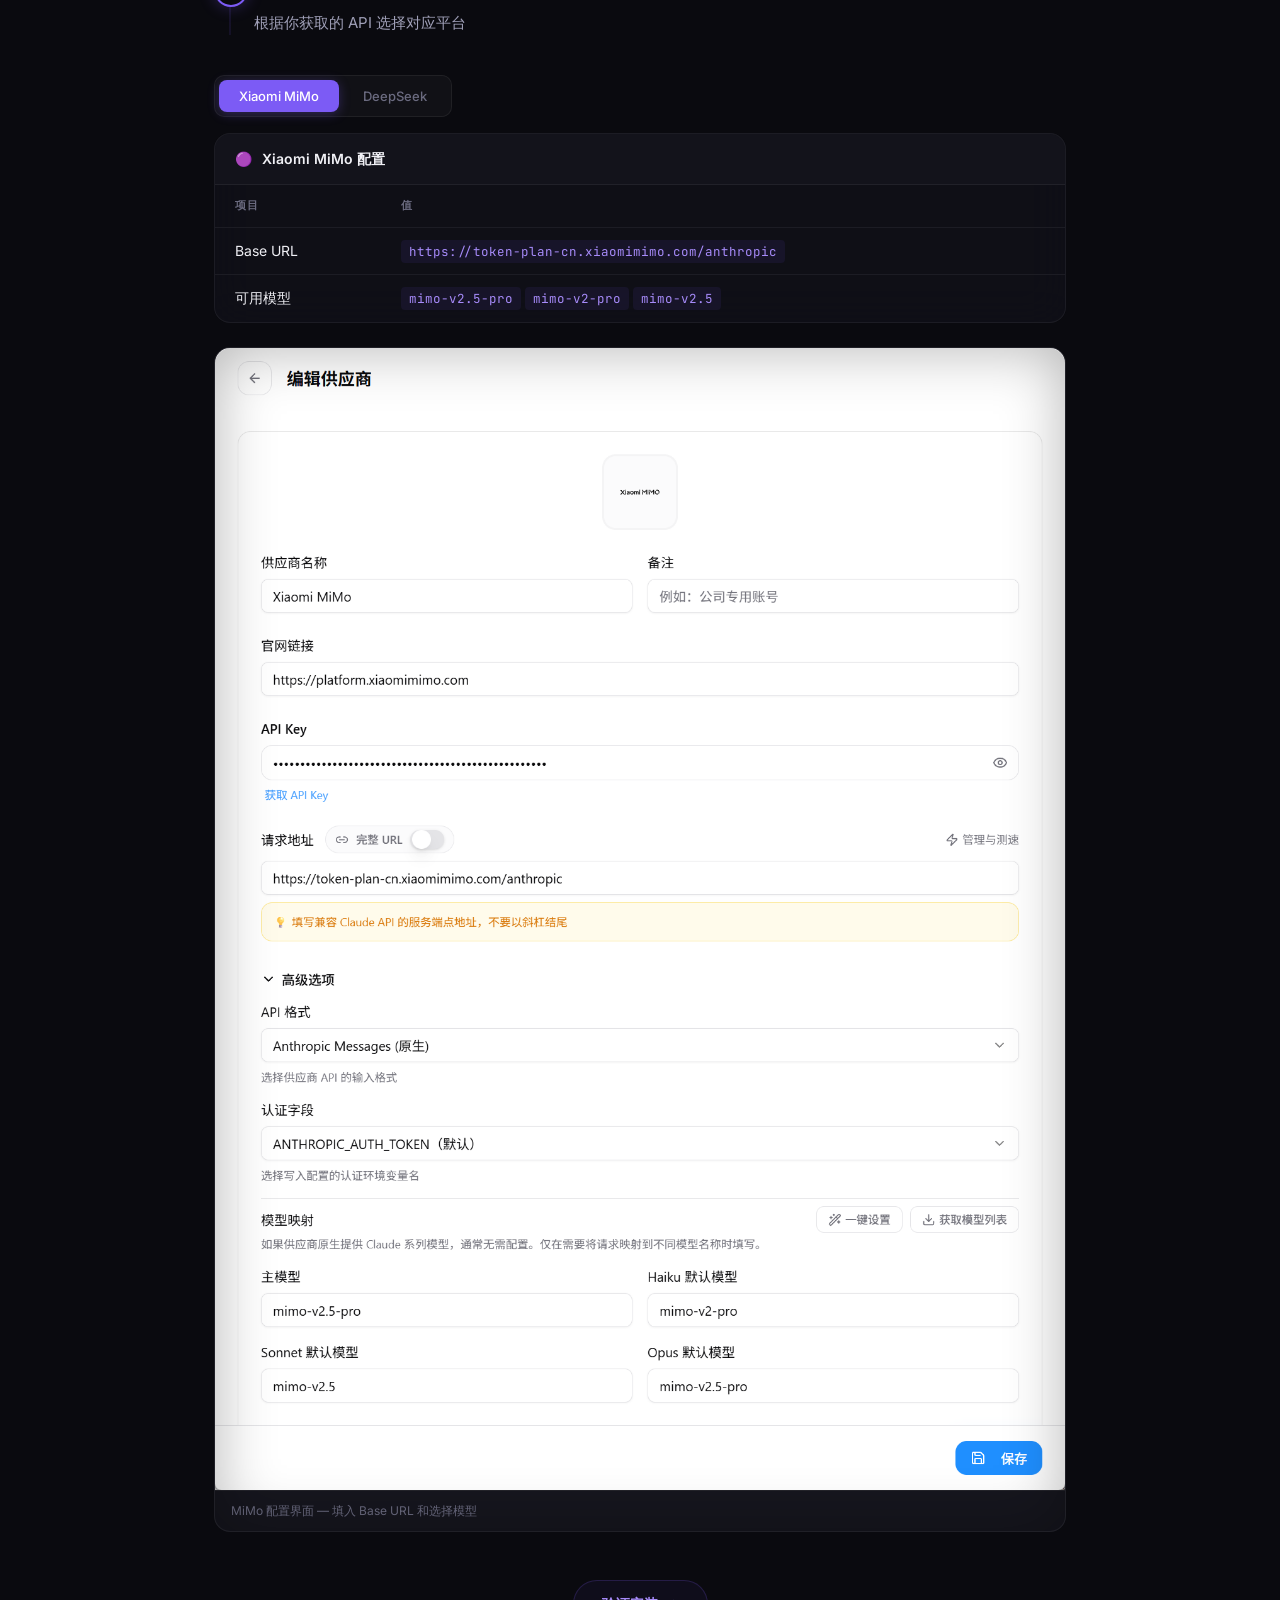
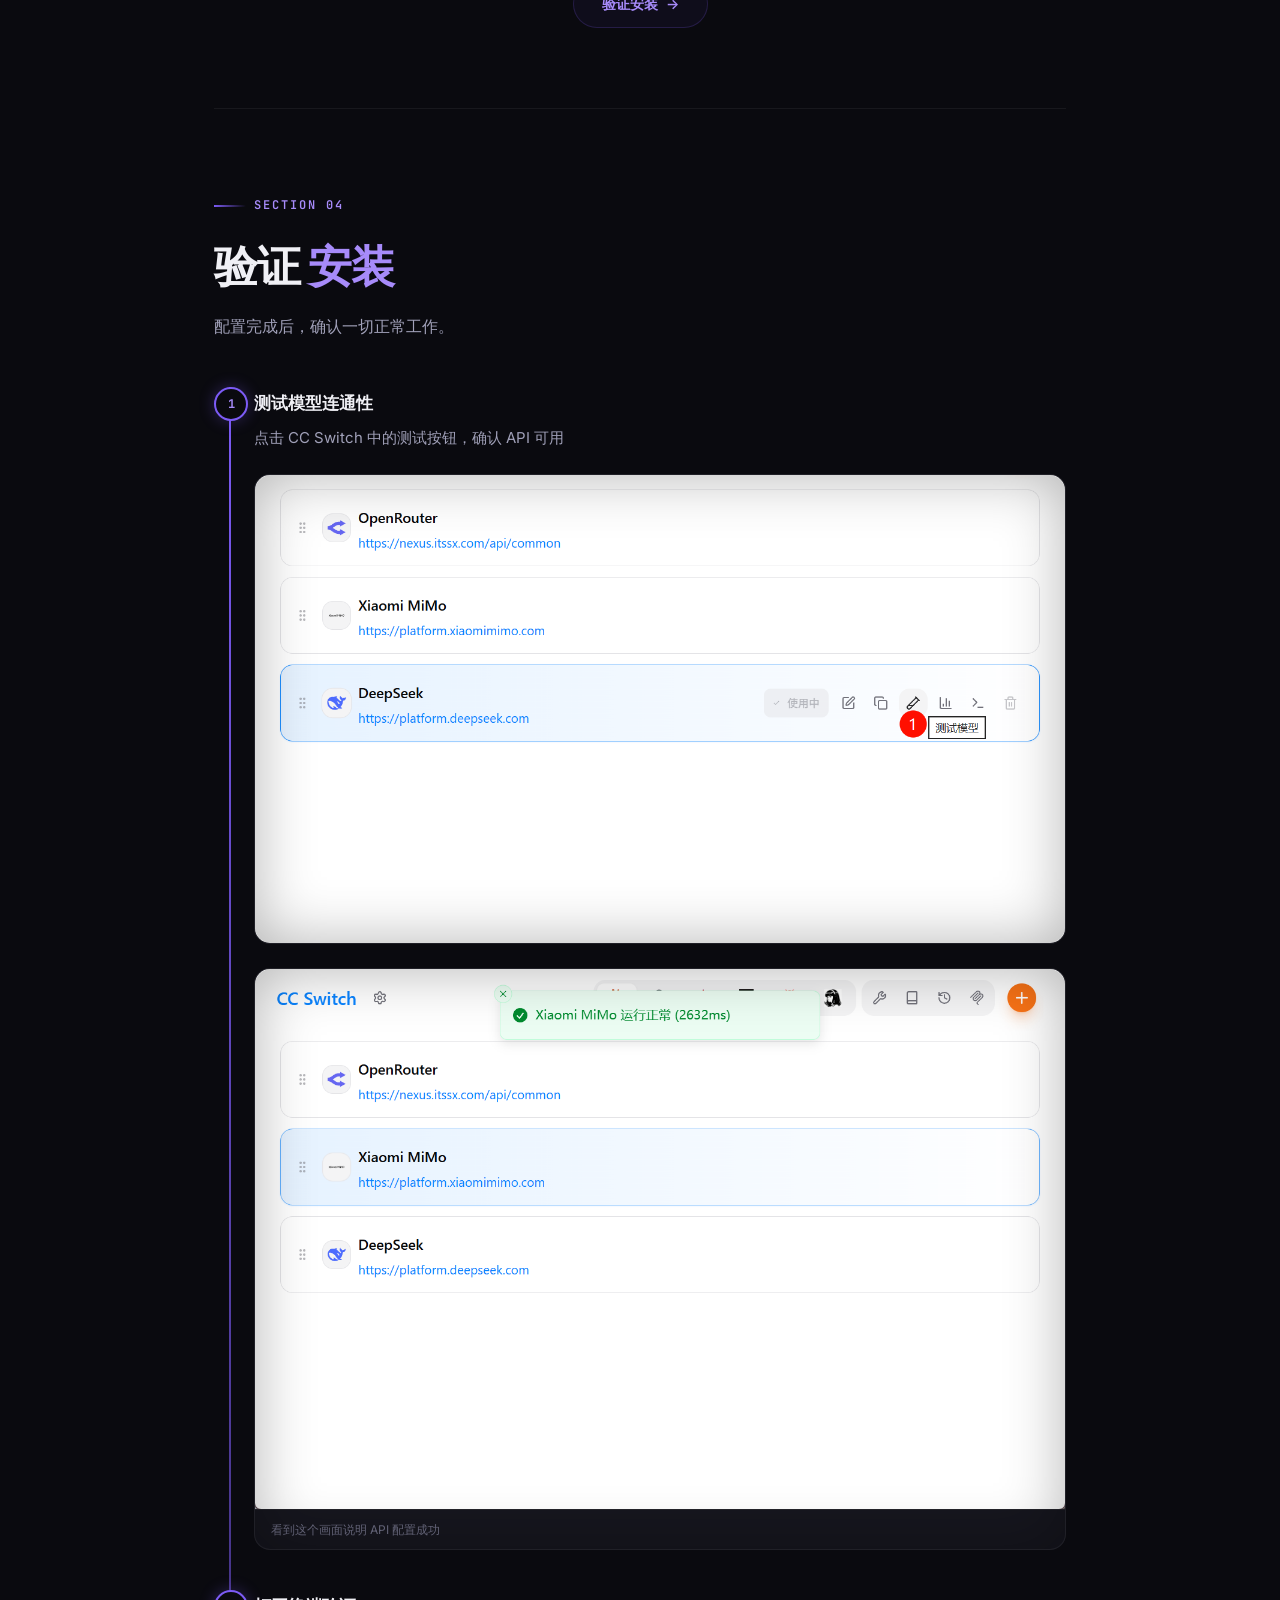
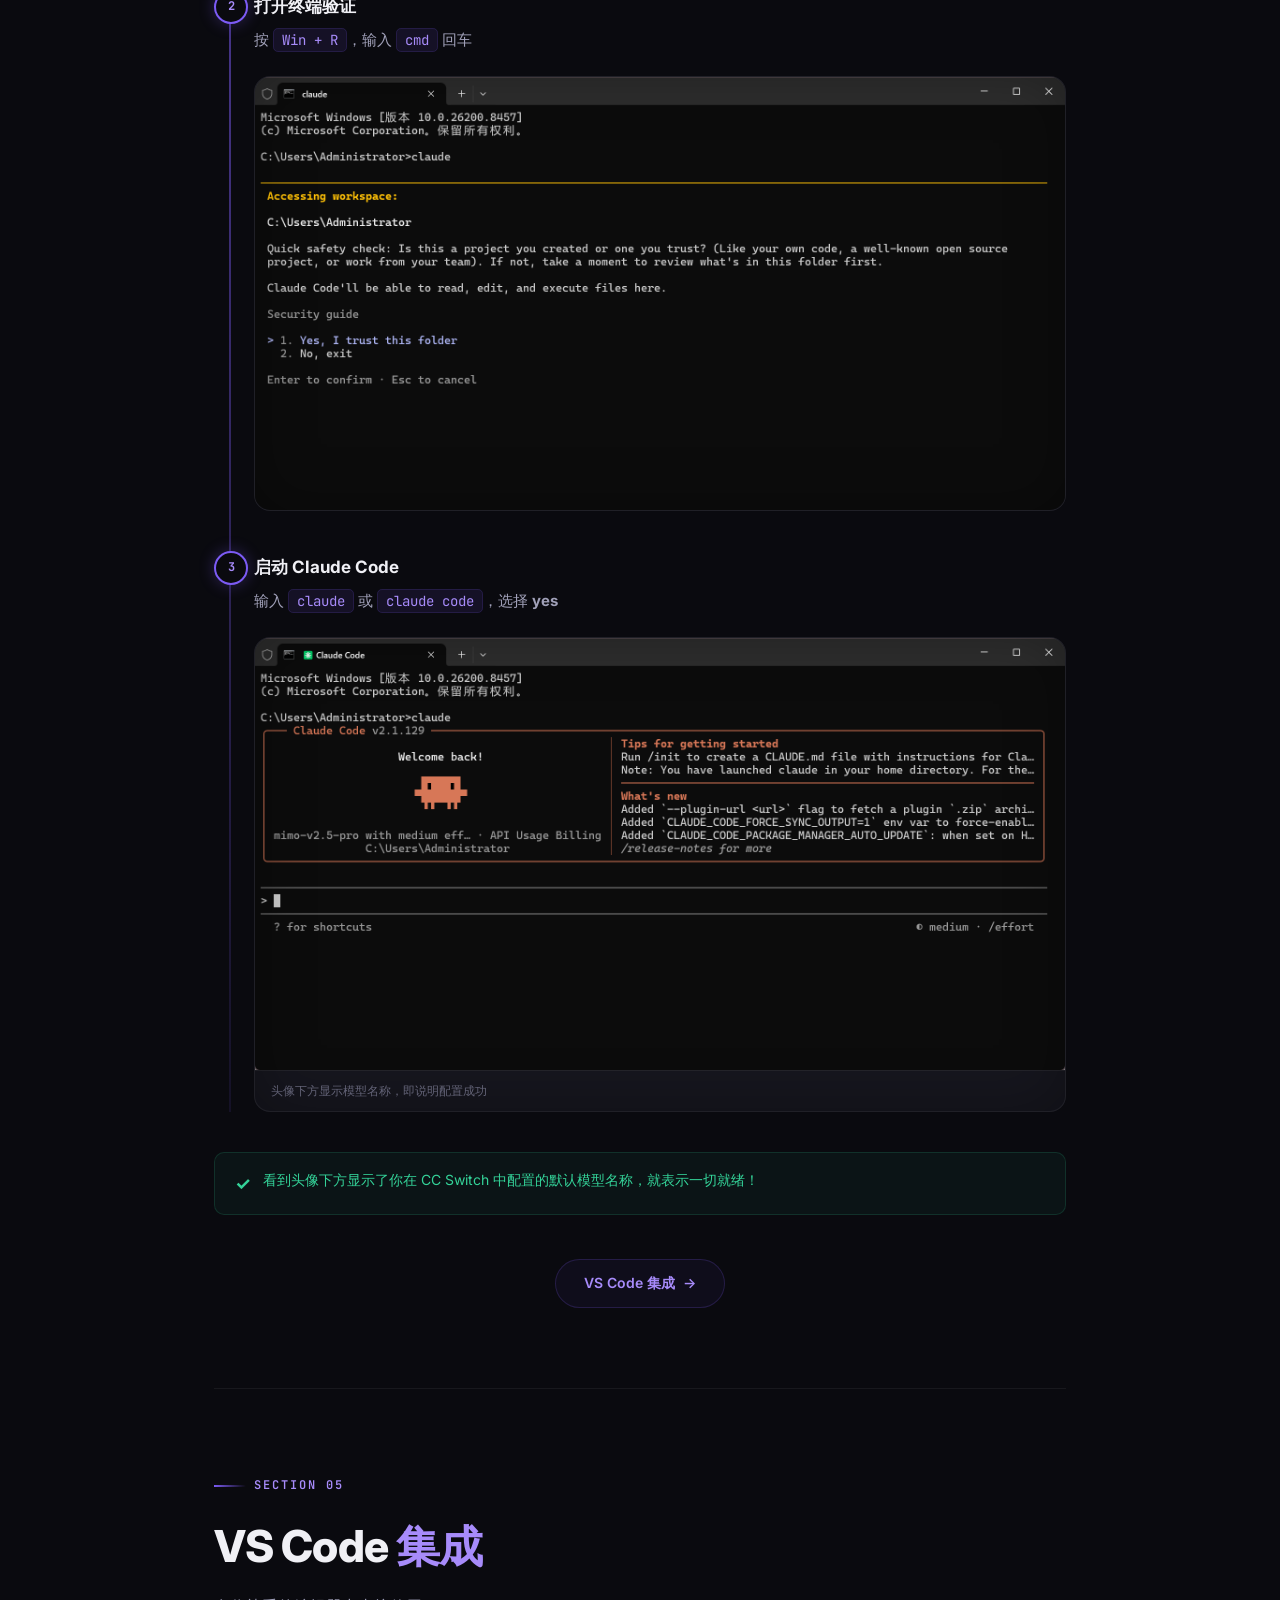
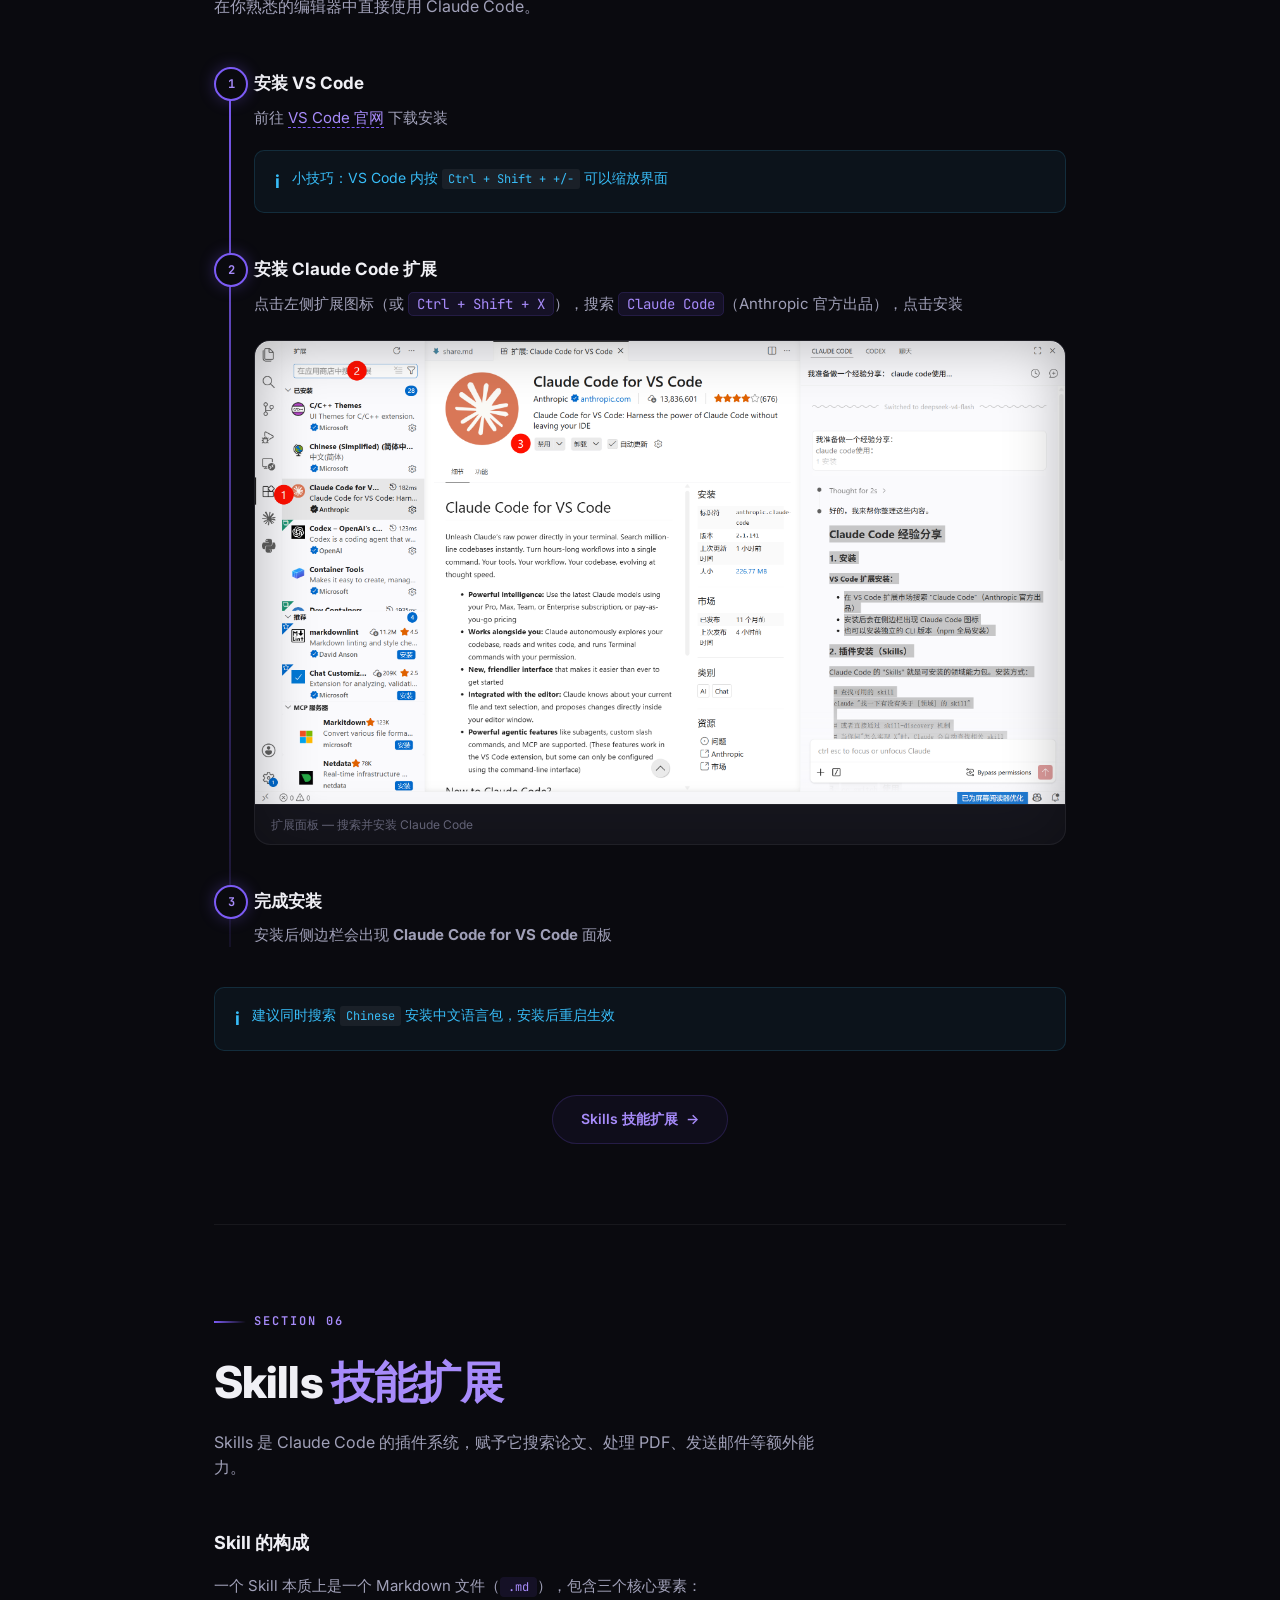
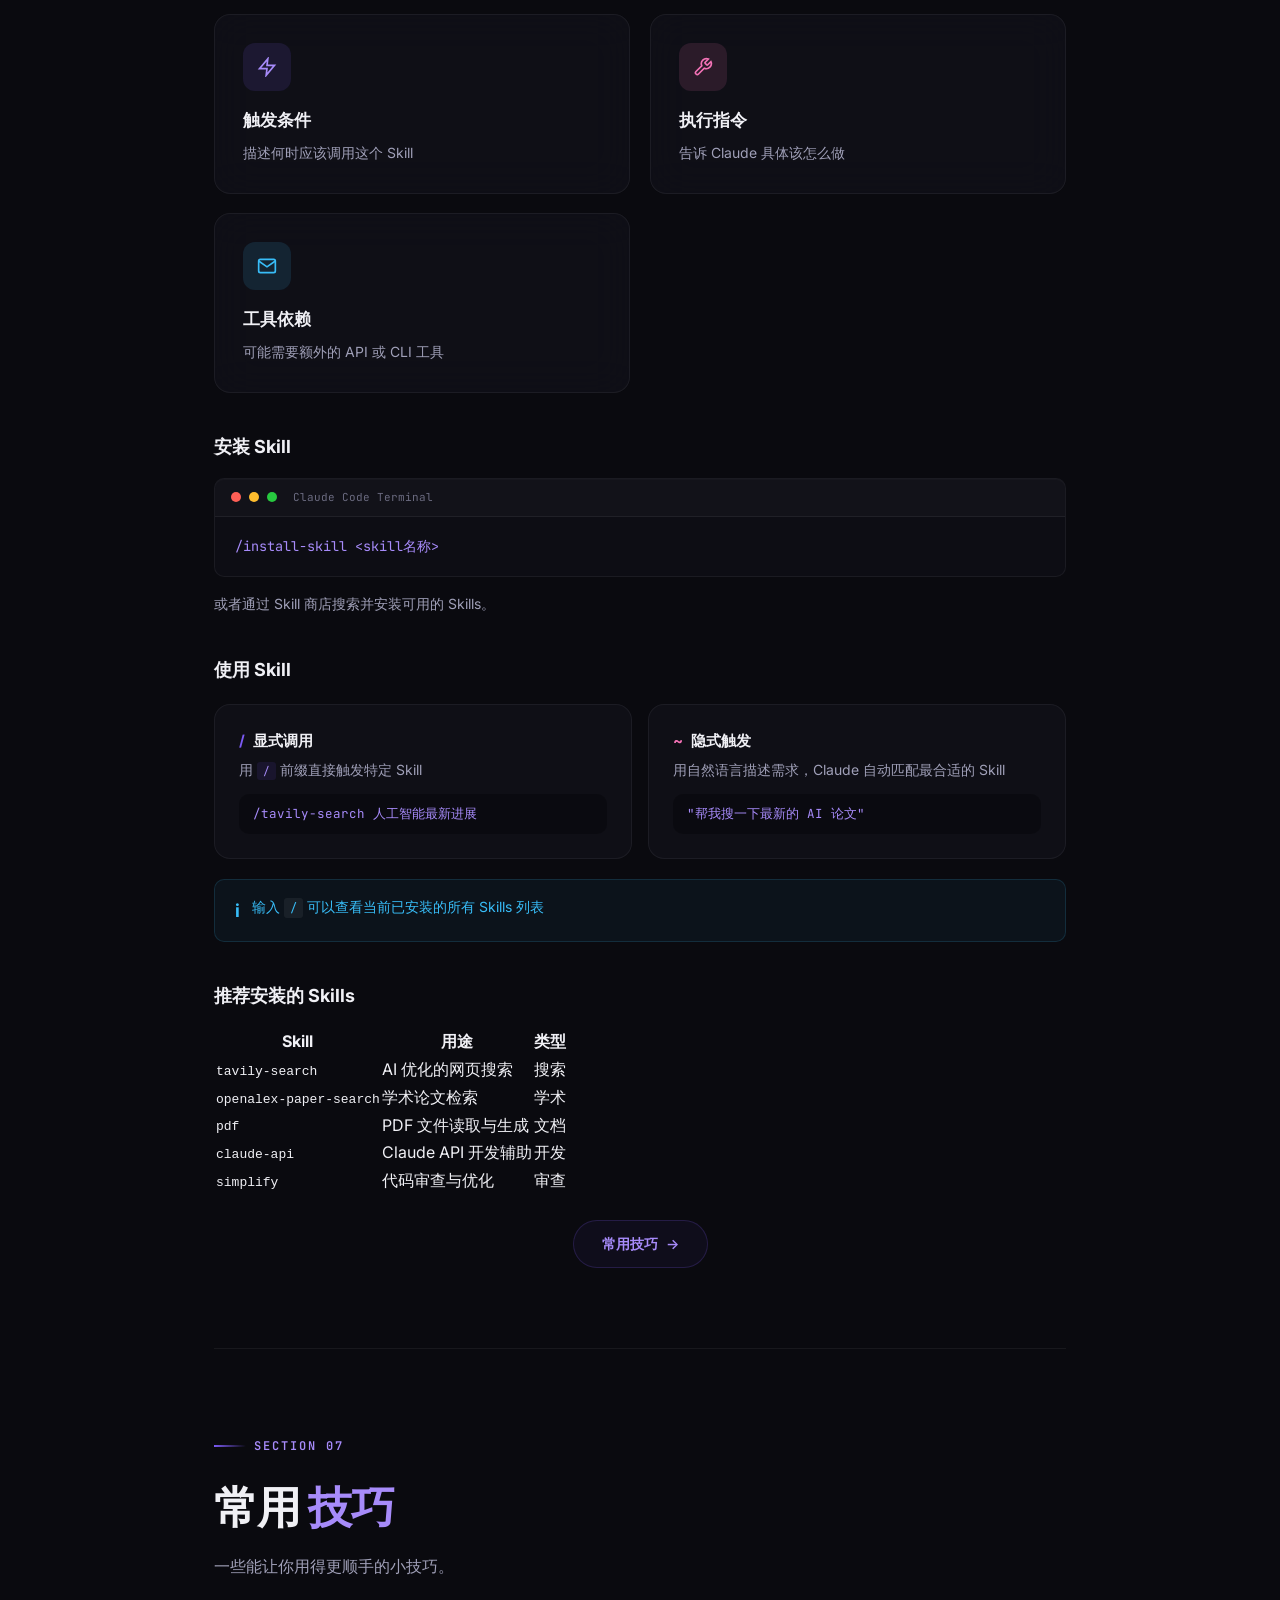
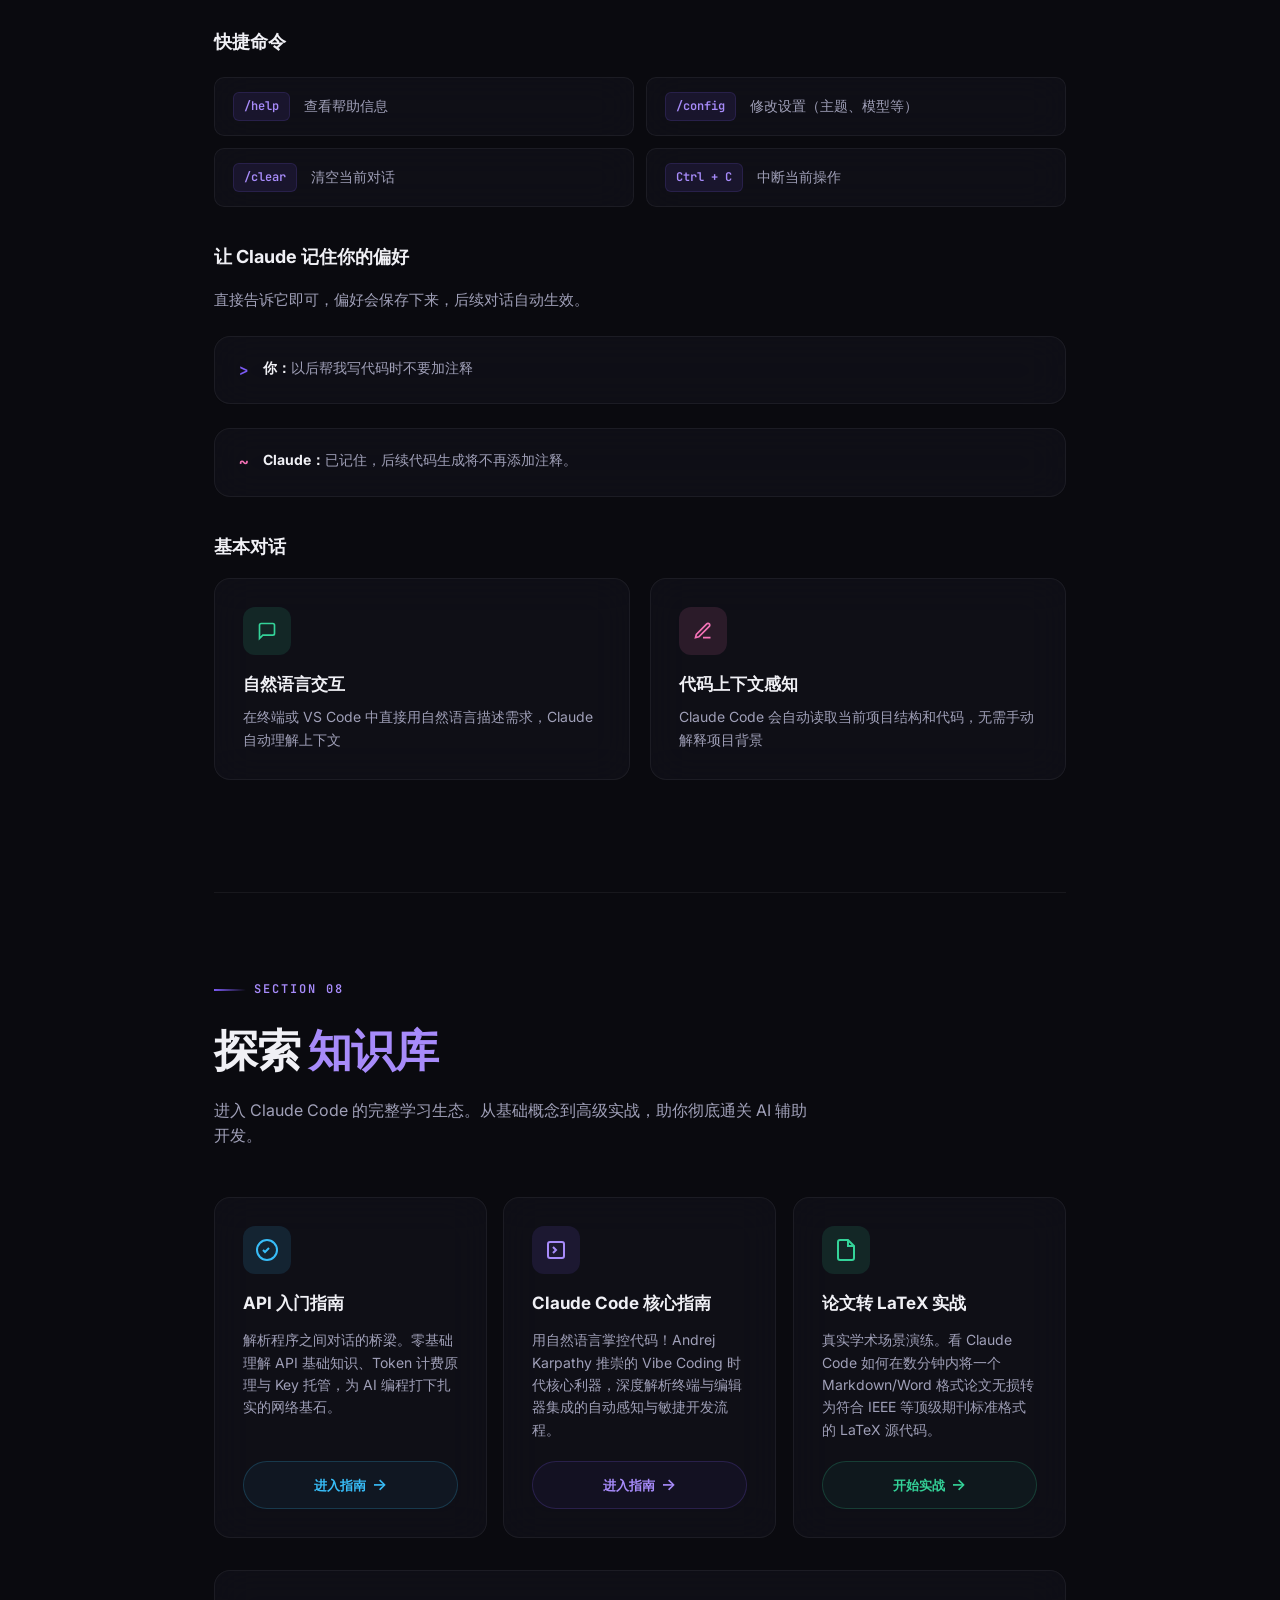
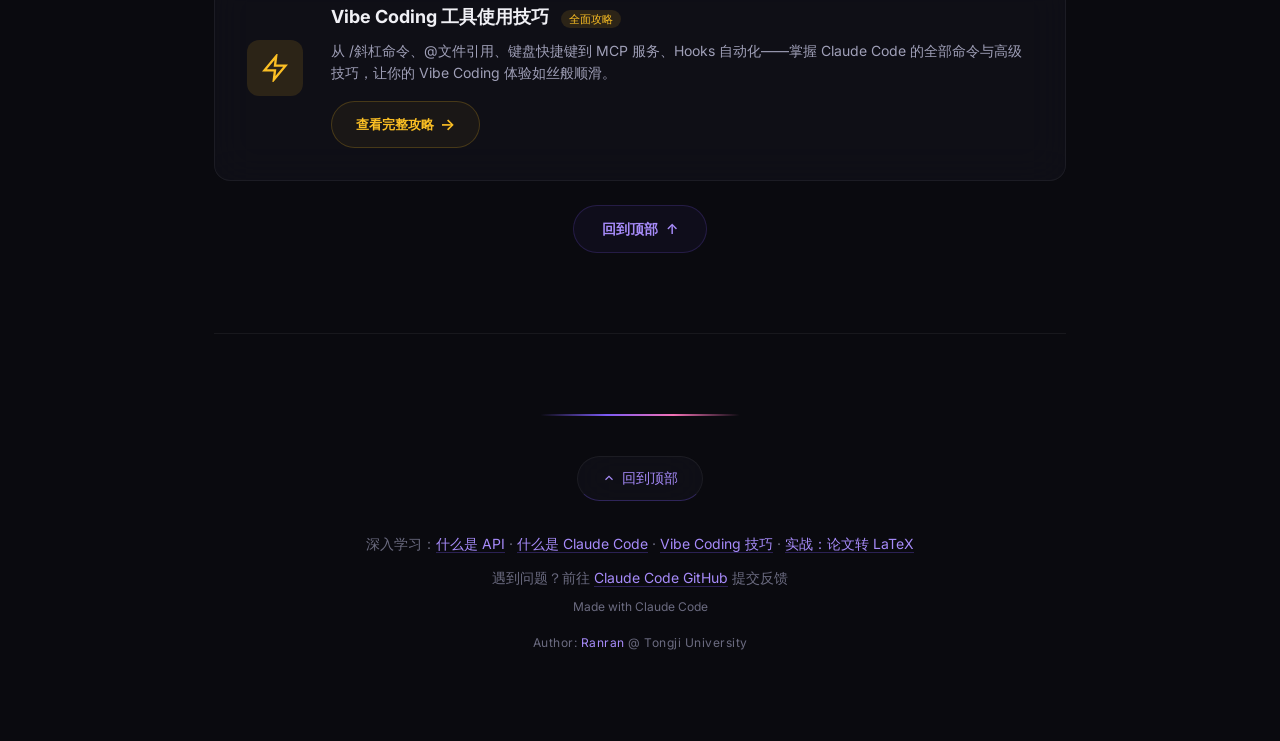
==== commit 05685344: "Refactor styles and enhance interactivity across pages - Removed media queries for hero section styl" ====
--- a/index.html
+++ b/index.html
@@ -152,9 +152,6 @@
   background: rgba(255,255,255,0.015);
 }
 @media (max-width: 640px) {
-  .hero { min-height: 92vh; padding: 88px 18px 104px; }
-  .hero h1 { font-size: clamp(42px, 14vw, 58px); }
-  .hero-subtitle { font-size: 15px; }
   .hero-command-deck { margin-top: 28px; padding: 12px; border-radius: var(--radius-sm); }
   .command-line { white-space: normal; }
 }
@@ -680,8 +677,8 @@
     <p class="section-desc">进入 Claude Code 的完整学习生态。从基础概念到高级实战，助你彻底通关 AI 辅助开发。</p>
   </div>
 
-  <div class="card-grid-3 fade-in" style="margin-top: 32px;">
-    <div class="card neon-border scan-beam" style="display: flex; flex-direction: column; justify-content: space-between; height: 100%;">
+  <div class="card-grid-3 fade-in">
+    <div class="card neon-border scan-beam glow-card" style="display: flex; flex-direction: column; justify-content: space-between; height: 100%;">
       <div>
         <div class="card-icon blue">
           <svg width="24" height="24" viewBox="0 0 24 24" fill="none" stroke="currentColor" stroke-width="2"><circle cx="12" cy="12" r="10"/><path d="M8 12l2 2 4-4"/></svg>
@@ -695,7 +692,7 @@
       </a>
     </div>
 
-    <div class="card neon-border scan-beam" style="display: flex; flex-direction: column; justify-content: space-between; height: 100%;">
+    <div class="card neon-border scan-beam glow-card" style="display: flex; flex-direction: column; justify-content: space-between; height: 100%;">
       <div>
         <div class="card-icon purple">
           <svg width="24" height="24" viewBox="0 0 24 24" fill="none" stroke="currentColor" stroke-width="2"><rect x="4" y="4" width="16" height="16" rx="2"/><path d="M9 9l3 3-3 3"/><line x1="15" y1="15" x2="15" y2="15"/></svg>
@@ -709,7 +706,7 @@
       </a>
     </div>
 
-    <div class="card neon-border scan-beam" style="display: flex; flex-direction: column; justify-content: space-between; height: 100%;">
+    <div class="card neon-border scan-beam glow-card" style="display: flex; flex-direction: column; justify-content: space-between; height: 100%;">
       <div>
         <div class="card-icon green">
           <svg width="24" height="24" viewBox="0 0 24 24" fill="none" stroke="currentColor" stroke-width="2"><path d="M14 2H6a2 2 0 0 0-2 2v16a2 2 0 0 0 2 2h12a2 2 0 0 0 2-2V8z"/><polyline points="14 2 14 8 20 8"/></svg>
--- a/css/common.css
+++ b/css/common.css
@@ -1,49 +1,220 @@
 @import url('https://fonts.googleapis.com/css2?family=Inter:wght@300;400;500;600;700;800;900&family=JetBrains+Mono:wght@400;500;600&display=swap');
 
+/* ============================================================
+   DESIGN GENE — 赛博朋克暗黑科技设计系统
+   基于 share_html_design.md，可复用于任何 HTML 页面
+   ============================================================ */
+
+/* ===== 设计令牌 Design Tokens ===== */
 :root {
-  --bg-primary: #0a0a0f;
-  --bg-secondary: #12121a;
-  --bg-card: rgba(18, 18, 26, 0.7);
-  --bg-card-hover: rgba(28, 28, 42, 0.8);
-  --accent: #7c5bf5;
-  --accent-light: #a78bfa;
-  --accent-glow: rgba(124, 91, 245, 0.3);
-  --accent-secondary: #f472b6;
-  --accent-tertiary: #38bdf8;
-  --accent-green: #34d399;
-  --accent-amber: #fbbf24;
+  /* ---- 品牌色 Brand Palette ---- */
+  --color-purple-400: #a78bfa;
+  --color-purple-500: #7c5bf5;
+  --color-purple-600: #6d4ddb;
+  --color-purple-700: #5a3fc0;
+  --color-purple-glow: rgba(124, 91, 245, 0.3);
+
+  --color-pink-400: #f472b6;
+  --color-pink-500: #ec4899;
+  --color-pink-glow: rgba(244, 114, 182, 0.3);
+
+  --color-blue-400: #38bdf8;
+  --color-blue-500: #0ea5e9;
+  --color-blue-glow: rgba(56, 189, 248, 0.3);
+
+  --color-green-400: #34d399;
+  --color-green-500: #10b981;
+  --color-green-glow: rgba(52, 211, 153, 0.3);
+
+  --color-amber-400: #fbbf24;
+  --color-amber-500: #f59e0b;
+  --color-amber-glow: rgba(251, 191, 36, 0.3);
+
+  --color-red-400: #f87171;
+  --color-red-500: #ef4444;
+
+  /* ---- 语义色 Semantic Colors ---- */
+  --color-primary: var(--color-purple-500);
+  --color-primary-light: var(--color-purple-400);
+  --color-primary-glow: var(--color-purple-glow);
+  --color-secondary: var(--color-pink-400);
+  --color-tertiary: var(--color-blue-400);
+  --color-success: var(--color-green-400);
+  --color-warning: var(--color-amber-400);
+  --color-error: var(--color-red-400);
+  --color-info: var(--color-blue-400);
+
+  /* ---- 表面色 Surfaces ---- */
+  --surface-ground: #0a0a0f;
+  --surface-deep: #06060a;
+  --surface-card: rgba(18, 18, 26, 0.7);
+  --surface-card-hover: rgba(28, 28, 42, 0.8);
+  --surface-glass: rgba(255, 255, 255, 0.03);
+  --surface-glass-strong: rgba(255, 255, 255, 0.06);
+  --surface-elevated: rgba(22, 22, 32, 0.85);
+  --surface-overlay: rgba(0, 0, 0, 0.6);
+
+  /* ---- 文字色 Text ---- */
   --text-primary: #f0f0f5;
   --text-secondary: #a0a0b8;
-  --text-muted: #6b6b80;
-  --border: rgba(255, 255, 255, 0.06);
+  --text-tertiary: #6b6b80;
+  --text-disabled: #4a4a5e;
+  --text-inverse: #0a0a0f;
+  --text-link: var(--color-purple-400);
+
+  /* ---- 边框色 Borders ---- */
+  --border-subtle: rgba(255, 255, 255, 0.04);
+  --border-default: rgba(255, 255, 255, 0.06);
+  --border-strong: rgba(255, 255, 255, 0.1);
   --border-hover: rgba(124, 91, 245, 0.3);
-  --radius: 16px;
+  --border-focus: rgba(124, 91, 245, 0.5);
+  --border-active: rgba(124, 91, 245, 0.6);
+
+  /* ---- 阴影 Shadows ---- */
+  --shadow-sm: 0 2px 8px rgba(0, 0, 0, 0.3);
+  --shadow-md: 0 8px 30px rgba(0, 0, 0, 0.38);
+  --shadow-lg: 0 16px 48px rgba(0, 0, 0, 0.4);
+  --shadow-xl: 0 24px 90px rgba(0, 0, 0, 0.45);
+  --shadow-glow-sm: 0 0 12px var(--color-primary-glow);
+  --shadow-glow-md: 0 0 24px var(--color-primary-glow);
+  --shadow-glow-lg: 0 0 42px rgba(124, 91, 245, 0.15);
+
+  /* ---- 圆角 Radii ---- */
+  --radius-xs: 4px;
   --radius-sm: 10px;
-  --glass: rgba(255, 255, 255, 0.03);
-}
-
+  --radius-md: 16px;
+  --radius-lg: 20px;
+  --radius-xl: 24px;
+  --radius-full: 9999px;
+
+  /* ---- 间距 Spacing ---- */
+  --space-1: 4px;
+  --space-2: 8px;
+  --space-3: 12px;
+  --space-4: 16px;
+  --space-5: 20px;
+  --space-6: 24px;
+  --space-8: 32px;
+  --space-10: 40px;
+  --space-12: 48px;
+  --space-16: 64px;
+  --space-20: 80px;
+
+  /* ---- 排版 Typography ---- */
+  --font-sans: 'Inter', -apple-system, BlinkMacSystemFont, 'Segoe UI', sans-serif;
+  --font-mono: 'JetBrains Mono', 'Fira Code', 'Cascadia Code', monospace;
+  --text-xs: 0.75rem;    /* 12px */
+  --text-sm: 0.875rem;   /* 14px */
+  --text-base: 1rem;     /* 16px */
+  --text-lg: 1.125rem;   /* 18px */
+  --text-xl: 1.25rem;    /* 20px */
+  --text-2xl: 1.5rem;    /* 24px */
+  --text-3xl: 1.875rem;  /* 30px */
+  --text-4xl: 2.25rem;   /* 36px */
+  --leading-tight: 1.25;
+  --leading-normal: 1.6;
+  --leading-relaxed: 1.8;
+  --tracking-tight: -0.02em;
+  --tracking-normal: 0;
+  --tracking-wide: 0.02em;
+  --font-light: 300;
+  --font-normal: 400;
+  --font-medium: 500;
+  --font-semibold: 600;
+  --font-bold: 700;
+  --font-extrabold: 800;
+  --font-black: 900;
+
+  /* ---- 动画 Animation Easing ---- */
+  --ease-out-expo: cubic-bezier(0.16, 1, 0.3, 1);
+  --ease-out-back: cubic-bezier(0.34, 1.56, 0.64, 1);
+  --ease-in-out: cubic-bezier(0.4, 0, 0.2, 1);
+  --ease-spring: cubic-bezier(0.34, 1.56, 0.64, 1);
+  --duration-instant: 100ms;
+  --duration-fast: 200ms;
+  --duration-normal: 300ms;
+  --duration-slow: 500ms;
+  --duration-slower: 800ms;
+  --duration-glacial: 1200ms;
+
+  /* ---- 兼容别名 (保留旧变量名，便于现有页面迁移) ---- */
+  --bg-primary: var(--surface-ground);
+  --bg-secondary: #12121a;
+  --bg-card: var(--surface-card);
+  --bg-card-hover: var(--surface-card-hover);
+  --accent: var(--color-primary);
+  --accent-light: var(--color-primary-light);
+  --accent-glow: var(--color-primary-glow);
+  --accent-secondary: var(--color-secondary);
+  --accent-tertiary: var(--color-tertiary);
+  --accent-green: var(--color-success);
+  --accent-amber: var(--color-warning);
+  --text-muted: var(--text-tertiary);
+  --border: var(--border-default);
+  --radius: var(--radius-md);
+  --glass: var(--surface-glass);
+}
+
+/* ===== Reset & Base ===== */
 * { margin: 0; padding: 0; box-sizing: border-box; }
 
 html {
   scroll-behavior: smooth;
   scrollbar-width: thin;
-  scrollbar-color: var(--accent) transparent;
+  scrollbar-color: var(--color-primary) transparent;
+  -webkit-text-size-adjust: 100%;
 }
 
 body {
-  font-family: 'Inter', -apple-system, BlinkMacSystemFont, sans-serif;
-  background: var(--bg-primary);
+  font-family: var(--font-sans);
+  background: var(--surface-ground);
   color: var(--text-primary);
-  line-height: 1.7;
+  line-height: var(--leading-normal);
   overflow-x: hidden;
   -webkit-font-smoothing: antialiased;
+  -moz-osx-font-smoothing: grayscale;
 }
 
 ::-webkit-scrollbar { width: 6px; }
 ::-webkit-scrollbar-track { background: transparent; }
-::-webkit-scrollbar-thumb { background: var(--accent); border-radius: 3px; }
-
-/* ========== 全局背景 ========== */
+::-webkit-scrollbar-thumb { background: var(--color-primary); border-radius: 3px; }
+
+::selection {
+  background: rgba(124, 91, 245, 0.3);
+  color: var(--text-primary);
+}
+
+/* Focus visible ring for accessibility */
+:focus-visible {
+  outline: 2px solid var(--border-focus);
+  outline-offset: 2px;
+  border-radius: var(--radius-xs);
+}
+
+/* ===== Typography Utilities ===== */
+.text-gradient {
+  background: linear-gradient(135deg, var(--color-primary) 0%, var(--color-secondary) 50%, var(--color-tertiary) 100%);
+  -webkit-background-clip: text;
+  -webkit-text-fill-color: transparent;
+  background-clip: text;
+}
+.text-gradient-blue {
+  background: linear-gradient(135deg, var(--color-tertiary) 0%, var(--color-success) 100%);
+  -webkit-background-clip: text;
+  -webkit-text-fill-color: transparent;
+  background-clip: text;
+}
+.text-gradient-pink {
+  background: linear-gradient(135deg, var(--color-secondary) 0%, var(--color-primary) 100%);
+  -webkit-background-clip: text;
+  -webkit-text-fill-color: transparent;
+  background-clip: text;
+}
+.text-mono { font-family: var(--font-mono); }
+.text-uppercase { text-transform: uppercase; letter-spacing: 0.04em; }
+.text-balance { text-wrap: balance; }
+
+/* ===== 全局背景系统 ===== */
 .global-bg {
   position: fixed; inset: 0; z-index: 0;
   overflow: hidden; pointer-events: none;
@@ -66,11 +237,51 @@
   background: radial-gradient(circle, rgba(56, 189, 248, 0.08) 0%, transparent 70%);
   animation: float-orb 30s ease-in-out infinite;
 }
+.orb.pink {
+  background: radial-gradient(circle, rgba(244, 114, 182, 0.1) 0%, transparent 70%);
+  animation: float-orb 22s ease-in-out infinite reverse;
+}
 @keyframes float-orb {
-  0%, 100% { transform: translate(0, 0) scale(1); }
-  25% { transform: translate(50px, -30px) scale(1.1); }
-  50% { transform: translate(-30px, 40px) scale(0.95); }
-  75% { transform: translate(40px, 20px) scale(1.05); }
+  0%, 100% { transform: translateY(0) scale(1); }
+  25% { transform: translateY(-20px) scale(1.08); }
+  50% { transform: translateY(10px) scale(0.94); }
+  75% { transform: translateY(-10px) scale(1.04); }
+}
+
+/* 信号场 - 动态数据流背景 */
+.signal-field {
+  position: absolute; inset: 0; overflow: hidden;
+}
+.signal-field::before {
+  content: ''; position: absolute; top: 0; left: 0; right: 0; bottom: 0;
+  background:
+    radial-gradient(2px 2px at 15% 25%, rgba(124, 91, 245, 0.3), transparent),
+    radial-gradient(2px 2px at 35% 65%, rgba(56, 189, 248, 0.25), transparent),
+    radial-gradient(1px 1px at 55% 35%, rgba(244, 114, 182, 0.3), transparent),
+    radial-gradient(2px 2px at 75% 55%, rgba(124, 91, 245, 0.2), transparent),
+    radial-gradient(1px 1px at 85% 15%, rgba(56, 189, 248, 0.25), transparent);
+  animation: signal-pulse 4s ease-in-out infinite;
+}
+@keyframes signal-pulse {
+  0%, 100% { opacity: 0.5; }
+  50% { opacity: 1; }
+}
+
+/* 赛博隧道 - 透视网格地面 */
+.cyber-tunnel {
+  position: absolute; bottom: 0; left: 0; right: 0; height: 60%;
+  background:
+    linear-gradient(0deg, rgba(124,91,245,0.06) 0%, transparent 60%),
+    linear-gradient(90deg, transparent 49.5%, rgba(124,91,245,0.04) 50%, transparent 50.5%);
+  background-size: 100% 100%, 40px 100%;
+  transform: perspective(600px) rotateX(60deg);
+  transform-origin: bottom center;
+  mask-image: radial-gradient(ellipse 80% 60% at 50% 100%, black 30%, transparent 70%);
+  animation: tunnel-drift 20s linear infinite;
+}
+@keyframes tunnel-drift {
+  0% { background-position: 0 0, 0 0; }
+  100% { background-position: 0 0, 40px 0; }
 }
 
 .grid-bg {
@@ -83,59 +294,67 @@
   pointer-events: none;
 }
 
-/* ========== 容器 ========== */
+/* ===== 容器 ===== */
 .container {
   position: relative; z-index: 1;
-  max-width: 900px; margin: 0 auto; padding: 0 24px;
-}
-
-/* ========== Hero ========== */
+  max-width: 900px; margin: 0 auto; padding: 0 var(--space-6);
+}
+
+/* ===== Hero ===== */
 .hero {
   min-height: 100vh; display: flex; flex-direction: column;
   justify-content: center; align-items: center; text-align: center;
-  position: relative;
+  position: relative; padding: var(--space-20) var(--space-6);
 }
 .hero-badge {
-  display: inline-flex; align-items: center; gap: 8px;
-  padding: 8px 20px; border-radius: 100px;
-  background: var(--glass); border: 1px solid var(--border);
-  color: var(--accent-light); font-size: 13px; font-weight: 500;
-  letter-spacing: 0.5px; margin-bottom: 32px;
+  display: inline-flex; align-items: center; gap: var(--space-2);
+  padding: var(--space-2) var(--space-5); border-radius: var(--radius-full);
+  background: var(--surface-glass); border: 1px solid var(--border-default);
+  color: var(--color-primary-light); font-size: var(--text-sm); font-weight: var(--font-medium);
+  letter-spacing: 0.5px; margin-bottom: var(--space-8);
   backdrop-filter: blur(20px); opacity: 0;
   animation: fadeInUp 0.8s ease forwards 0.2s;
+  transition: all var(--duration-normal) var(--ease-out-expo);
 }
 .hero-badge::before {
   content: ''; width: 6px; height: 6px; border-radius: 50%;
-  background: var(--accent); animation: pulse-dot 2s ease-in-out infinite;
+  background: var(--color-primary); animation: pulse-dot 2s ease-in-out infinite;
 }
 @keyframes pulse-dot {
   0%, 100% { opacity: 1; transform: scale(1); }
   50% { opacity: 0.5; transform: scale(1.5); }
 }
+.hero-badge:hover {
+  border-color: var(--border-hover);
+  box-shadow: var(--shadow-glow-sm);
+}
 .hero h1 {
-  font-size: clamp(48px, 8vw, 80px); font-weight: 900;
-  line-height: 1.05; letter-spacing: -2px; margin-bottom: 24px;
+  font-size: clamp(48px, 8vw, 80px); font-weight: var(--font-black);
+  line-height: var(--leading-tight); letter-spacing: var(--tracking-tight);
+  margin-bottom: var(--space-6); text-wrap: balance;
   opacity: 0; animation: fadeInUp 0.8s ease forwards 0.4s;
 }
 .hero h1 .gradient-text {
-  background: linear-gradient(135deg, var(--accent) 0%, var(--accent-secondary) 50%, var(--accent-tertiary) 100%);
+  background: linear-gradient(135deg, var(--color-primary) 0%, var(--color-secondary) 50%, var(--color-tertiary) 100%);
   -webkit-background-clip: text; -webkit-text-fill-color: transparent; background-clip: text;
 }
 .hero-subtitle {
-  font-size: 18px; color: var(--text-secondary); max-width: 520px;
+  font-size: var(--text-lg); color: var(--text-secondary); max-width: 520px;
   opacity: 0; animation: fadeInUp 0.8s ease forwards 0.6s;
 }
 .scroll-indicator {
   position: absolute; bottom: 40px; left: 50%; transform: translateX(-50%);
   opacity: 0; animation: fadeInUp 0.8s ease forwards 1s;
+  display: flex; flex-direction: column; align-items: center; gap: var(--space-2);
+  cursor: pointer;
 }
 .scroll-indicator .mouse {
-  width: 26px; height: 40px; border: 2px solid var(--text-muted);
-  border-radius: 13px; position: relative; margin: 0 auto 8px;
+  width: 26px; height: 40px; border: 2px solid var(--text-tertiary);
+  border-radius: 13px; position: relative;
 }
 .scroll-indicator .mouse::after {
   content: ''; width: 4px; height: 8px; border-radius: 2px;
-  background: var(--accent); position: absolute; top: 8px; left: 50%;
+  background: var(--color-primary); position: absolute; top: 8px; left: 50%;
   transform: translateX(-50%); animation: scroll-wheel 2s ease-in-out infinite;
 }
 @keyframes scroll-wheel {
@@ -147,250 +366,320 @@
   to { opacity: 1; transform: translateY(0); }
 }
 
-/* ========== 顶部导航 ========== */
+/* ===== 顶部导航栏 ===== */
 .top-nav {
   position: fixed; top: 0; left: 0; right: 0; z-index: 200;
-  padding: 0 32px; height: 56px; display: flex; align-items: center;
-  justify-content: center; gap: 4px;
+  padding: 0 var(--space-8); height: 56px; display: flex; align-items: center;
+  justify-content: center; gap: var(--space-1);
   background: rgba(10, 10, 15, 0.7); backdrop-filter: blur(20px) saturate(1.5);
-  border-bottom: 1px solid var(--border);
-  transform: translateY(-100%); transition: transform 0.4s cubic-bezier(0.16, 1, 0.3, 1);
+  border-bottom: 1px solid var(--border-default);
+  transform: translateY(-100%); transition: transform var(--duration-slow) var(--ease-out-expo);
 }
 .top-nav.visible { transform: translateY(0); }
 .top-nav .nav-brand {
-  font-weight: 800; font-size: 14px; color: var(--text-primary);
-  margin-right: 20px; white-space: nowrap;
-}
-.top-nav .nav-brand .accent { color: var(--accent-light); }
+  font-weight: var(--font-extrabold); font-size: var(--text-sm); color: var(--text-primary);
+  margin-right: var(--space-5); white-space: nowrap;
+  text-decoration: none;
+}
+.top-nav .nav-brand .accent { color: var(--color-primary-light); }
 .top-nav a {
   display: flex; align-items: center; gap: 6px; padding: 6px 14px;
-  font-size: 12.5px; font-weight: 500; color: var(--text-muted);
-  text-decoration: none; border-radius: 8px; transition: all 0.25s ease; white-space: nowrap;
-}
-.top-nav a .num { font-family: 'JetBrains Mono', monospace; font-size: 10px; opacity: 0.5; }
-.top-nav a:hover { color: var(--text-secondary); background: rgba(255,255,255,0.04); }
+  font-size: 12.5px; font-weight: var(--font-medium); color: var(--text-tertiary);
+  text-decoration: none; border-radius: var(--radius-sm); transition: all var(--duration-fast) var(--ease-out-expo); white-space: nowrap;
+}
+.top-nav a .num { font-family: var(--font-mono); font-size: 10px; opacity: 0.5; }
+.top-nav a:hover { color: var(--text-secondary); background: var(--surface-glass); }
 .top-nav a.active { color: var(--text-primary); background: rgba(124, 91, 245, 0.1); }
-.top-nav a.active .num { color: var(--accent); opacity: 1; }
+.top-nav a.active .num { color: var(--color-primary); opacity: 1; }
 @media (max-width: 860px) {
-  .top-nav { padding: 0 12px; gap: 2px; }
+  .top-nav { padding: 0 var(--space-3); gap: 2px; overflow-x: auto; justify-content: flex-start; }
   .top-nav .nav-brand { display: none; }
-  .top-nav a { padding: 6px 8px; font-size: 11.5px; }
+  .top-nav a { padding: 6px var(--space-2); font-size: 11.5px; flex-shrink: 0; }
   .top-nav a .num { display: none; }
 }
 
-/* ========== 侧边导航 ========== */
+/* ===== 侧边导航 ===== */
 .toc {
-  position: fixed; right: 32px; top: 50%; transform: translateY(-50%);
+  position: fixed; right: var(--space-8); top: 50%; transform: translateY(-50%);
   z-index: 100; display: flex; flex-direction: column; gap: 6px;
 }
 .toc a {
   display: flex; align-items: center; gap: 10px; text-decoration: none;
-  color: var(--text-muted); font-size: 12px; font-weight: 500;
-  padding: 6px 12px 6px 14px; border-radius: 8px;
-  border: 1px solid transparent; transition: all 0.3s ease; white-space: nowrap;
+  color: var(--text-tertiary); font-size: var(--text-xs); font-weight: var(--font-medium);
+  padding: 6px var(--space-3) 6px 14px; border-radius: var(--radius-sm);
+  border: 1px solid transparent; transition: all var(--duration-normal) var(--ease-out-expo); white-space: nowrap;
 }
 .toc a .dot {
-  width: 6px; height: 6px; border-radius: 50%; background: var(--text-muted);
-  transition: all 0.3s ease; flex-shrink: 0;
-}
-.toc a .num { font-family: 'JetBrains Mono', monospace; font-size: 11px; }
-.toc a .label { opacity: 0; max-width: 0; overflow: hidden; transition: all 0.3s ease; }
+  width: 6px; height: 6px; border-radius: 50%; background: var(--text-tertiary);
+  transition: all var(--duration-normal) var(--ease-out-expo); flex-shrink: 0;
+}
+.toc a .num { font-family: var(--font-mono); font-size: 11px; }
+.toc a .label { opacity: 0; max-width: 0; overflow: hidden; transition: all var(--duration-normal) var(--ease-out-expo); }
 .toc a:hover .label, .toc a.active .label { opacity: 1; max-width: 120px; }
 .toc a:hover, .toc a.active {
-  color: var(--text-primary); background: var(--bg-card);
-  border-color: var(--border); backdrop-filter: blur(20px);
+  color: var(--text-primary); background: var(--surface-card);
+  border-color: var(--border-default); backdrop-filter: blur(20px);
 }
 .toc a.active .dot {
-  background: var(--accent); box-shadow: 0 0 8px var(--accent-glow);
+  background: var(--color-primary); box-shadow: 0 0 8px var(--color-primary-glow);
+  animation: dot-neon-pulse 2s ease-in-out infinite;
+}
+@keyframes dot-neon-pulse {
+  0%, 100% { box-shadow: 0 0 6px var(--color-primary-glow); }
+  50% { box-shadow: 0 0 14px var(--color-primary-glow), 0 0 24px rgba(124,91,245,0.2); }
 }
 @media (max-width: 1100px) { .toc { display: none; } }
 
-/* ========== 章节 ========== */
-section { padding: 100px 0; position: relative; }
-section + section { border-top: 1px solid var(--border); }
+/* ===== 章节 ===== */
+section { padding: var(--space-20) 0; position: relative; }
+section + section { border-top: 1px solid var(--border-default); }
 .section-label {
-  display: inline-flex; align-items: center; gap: 8px;
-  font-family: 'JetBrains Mono', monospace; font-size: 12px; font-weight: 600;
-  color: var(--accent-light); letter-spacing: 2px; text-transform: uppercase; margin-bottom: 16px;
+  display: inline-flex; align-items: center; gap: var(--space-2);
+  font-family: var(--font-mono); font-size: var(--text-xs); font-weight: var(--font-semibold);
+  color: var(--color-primary-light); letter-spacing: 2px; text-transform: uppercase; margin-bottom: var(--space-4);
 }
 .section-label .line {
   width: 32px; height: 2px;
-  background: linear-gradient(90deg, var(--accent), transparent);
+  background: linear-gradient(90deg, var(--color-primary), transparent);
   animation: neon-line-pulse 2s ease-in-out infinite;
 }
 @keyframes neon-line-pulse {
-  0%, 100% { box-shadow: 0 0 4px var(--accent), 0 0 8px var(--accent-glow); width: 32px; }
-  50% { box-shadow: 0 0 8px var(--accent), 0 0 20px var(--accent-glow); width: 48px; }
+  0%, 100% { box-shadow: 0 0 4px var(--color-primary), 0 0 8px var(--color-primary-glow); width: 32px; }
+  50% { box-shadow: 0 0 8px var(--color-primary), 0 0 20px var(--color-primary-glow); width: 48px; }
 }
 section h2 {
-  font-size: clamp(32px, 5vw, 44px); font-weight: 800;
-  letter-spacing: -1px; margin-bottom: 12px;
-}
-section h2 .accent { color: var(--accent-light); }
+  font-size: clamp(32px, 5vw, 44px); font-weight: var(--font-extrabold);
+  letter-spacing: var(--tracking-tight); margin-bottom: var(--space-3);
+}
+section h2 .accent { color: var(--color-primary-light); }
 section .section-desc {
-  font-size: 16px; color: var(--text-secondary); margin-bottom: 48px; max-width: 600px;
-}
-
-/* ========== 卡片 ========== */
+  font-size: var(--text-base); color: var(--text-secondary); margin-bottom: var(--space-12); max-width: 600px;
+}
+
+/* ===== 卡片系统 ===== */
 .card-grid {
-  display: grid; grid-template-columns: 1fr 1fr; gap: 20px; margin-bottom: 32px;
+  display: grid; grid-template-columns: 1fr 1fr; gap: var(--space-5); margin-bottom: var(--space-8);
 }
 .card-grid-3 {
-  display: grid; grid-template-columns: 1fr 1fr 1fr; gap: 16px; margin-bottom: 32px;
+  display: grid; grid-template-columns: 1fr 1fr 1fr; gap: var(--space-4); margin-bottom: var(--space-8);
 }
 @media (max-width: 768px) { .card-grid-3 { grid-template-columns: 1fr; } }
 @media (max-width: 640px) { .card-grid { grid-template-columns: 1fr; } }
 .card {
-  background: var(--bg-card); border: 1px solid var(--border); border-radius: var(--radius);
+  background: var(--surface-card); border: 1px solid var(--border-default); border-radius: var(--radius-md);
   padding: 28px; backdrop-filter: blur(20px);
-  transition: transform 0.15s ease, box-shadow 0.4s ease, border-color 0.4s ease;
+  transition: transform 0.15s ease, box-shadow var(--duration-slow) var(--ease-out-expo), border-color var(--duration-slow) var(--ease-out-expo);
   position: relative; overflow: hidden;
   transform-style: preserve-3d; will-change: transform;
 }
 .card::after {
-  content: ''; position: absolute; inset: 0; border-radius: var(--radius);
+  content: ''; position: absolute; inset: 0; border-radius: var(--radius-md);
   background: radial-gradient(600px circle at var(--mx, 50%) var(--my, 50%), rgba(124,91,245,0.08), transparent 40%);
-  pointer-events: none; opacity: 0; transition: opacity 0.4s ease;
+  pointer-events: none; opacity: 0; transition: opacity var(--duration-slow) var(--ease-out-expo);
 }
 .card:hover::after { opacity: 1; }
-.card:hover { border-color: var(--border-hover); box-shadow: 0 16px 48px rgba(124,91,245,0.08); }
 .card::before {
-  content: ''; position: absolute; inset: 0; border-radius: var(--radius); padding: 1px;
+  content: ''; position: absolute; inset: 0; border-radius: var(--radius-md); padding: 1px;
   background: linear-gradient(135deg, rgba(124,91,245,0), rgba(124,91,245,0.3), rgba(244,114,182,0));
   -webkit-mask: linear-gradient(#fff 0 0) content-box, linear-gradient(#fff 0 0);
   -webkit-mask-composite: xor; mask-composite: exclude;
-  opacity: 0; transition: opacity 0.4s ease; pointer-events: none;
+  opacity: 0; transition: opacity var(--duration-slow) var(--ease-out-expo); pointer-events: none;
 }
 .card:hover::before { opacity: 1; }
 .card:hover {
-  transform: translateY(-4px); background: var(--bg-card-hover);
+  transform: translateY(-4px); background: var(--surface-card-hover);
   box-shadow: 0 20px 60px rgba(124, 91, 245, 0.08);
 }
+.card:active { transform: translateY(-1px); }
+
+/* 卡片图标 */
 .card-icon {
-  width: 48px; height: 48px; border-radius: 12px;
+  width: 48px; height: 48px; border-radius: var(--space-3);
   display: flex; align-items: center; justify-content: center;
-  font-size: 22px; margin-bottom: 16px;
-}
-.card-icon.purple { background: rgba(124, 91, 245, 0.12); color: var(--accent-light); }
-.card-icon.pink { background: rgba(244, 114, 182, 0.12); color: var(--accent-secondary); }
-.card-icon.blue { background: rgba(56, 189, 248, 0.12); color: var(--accent-tertiary); }
-.card-icon.green { background: rgba(52, 211, 153, 0.12); color: #34d399; }
-.card h3 { font-size: 17px; font-weight: 700; margin-bottom: 8px; }
-.card p { font-size: 14px; color: var(--text-secondary); line-height: 1.6; }
-
-/* ========== 步骤 ========== */
+  font-size: 22px; margin-bottom: var(--space-4);
+}
+.card-icon.purple { background: rgba(124, 91, 245, 0.12); color: var(--color-primary-light); }
+.card-icon.pink { background: rgba(244, 114, 182, 0.12); color: var(--color-secondary); }
+.card-icon.blue { background: rgba(56, 189, 248, 0.12); color: var(--color-tertiary); }
+.card-icon.green { background: rgba(52, 211, 153, 0.12); color: var(--color-success); }
+.card-icon.amber { background: rgba(251, 191, 36, 0.12); color: var(--color-warning); }
+.card h3 { font-size: 17px; font-weight: var(--font-bold); margin-bottom: var(--space-2); }
+.card p { font-size: var(--text-sm); color: var(--text-secondary); line-height: var(--leading-normal); }
+
+/* ===== 玻璃面板 ===== */
+.glass-panel {
+  background: var(--surface-glass); border: 1px solid var(--border-default);
+  border-radius: var(--radius-md); backdrop-filter: blur(24px) saturate(1.3);
+  padding: var(--space-6); transition: all var(--duration-normal) var(--ease-out-expo);
+}
+.glass-panel:hover {
+  border-color: var(--border-hover); background: var(--surface-glass-strong);
+  box-shadow: var(--shadow-glow-sm);
+}
+
+/* ===== 步骤 ===== */
 .steps { position: relative; padding-left: 40px; }
 .steps::before {
   content: ''; position: absolute; left: 15px; top: 0; bottom: 0; width: 2px;
-  background: linear-gradient(180deg, var(--accent), rgba(124,91,245,0.1));
+  background: linear-gradient(180deg, var(--color-primary), rgba(124,91,245,0.1));
 }
 .step {
-  position: relative; margin-bottom: 40px;
+  position: relative; margin-bottom: var(--space-10);
   opacity: 0; transform: translateY(20px);
-  transition: all 0.6s cubic-bezier(0.16, 1, 0.3, 1);
+  transition: all var(--duration-slower) var(--ease-out-expo);
 }
 .step.visible { opacity: 1; transform: translateY(0); }
 .step::before {
   content: attr(data-step); position: absolute; left: -40px;
   width: 30px; height: 30px; border-radius: 50%;
-  background: var(--bg-primary); border: 2px solid var(--accent);
+  background: var(--surface-ground); border: 2px solid var(--color-primary);
   display: flex; align-items: center; justify-content: center;
-  font-family: 'JetBrains Mono', monospace; font-size: 12px;
-  font-weight: 700; color: var(--accent-light); z-index: 1;
-  box-shadow: 0 0 16px var(--accent-glow);
-}
-.step-title { font-size: 17px; font-weight: 700; margin-bottom: 8px; padding-top: 3px; }
+  font-family: var(--font-mono); font-size: var(--text-xs);
+  font-weight: var(--font-bold); color: var(--color-primary-light); z-index: 1;
+  box-shadow: 0 0 16px var(--color-primary-glow);
+}
+.step-title { font-size: 17px; font-weight: var(--font-bold); margin-bottom: var(--space-2); padding-top: 3px; }
 .step-content { font-size: 15px; color: var(--text-secondary); }
 .step-content code {
-  font-family: 'JetBrains Mono', monospace; font-size: 13px;
+  font-family: var(--font-mono); font-size: var(--text-sm);
   background: rgba(124, 91, 245, 0.1); border: 1px solid rgba(124, 91, 245, 0.15);
-  padding: 2px 8px; border-radius: 5px; color: var(--accent-light); word-break: break-all;
-}
-
-/* ========== 代码块 ========== */
+  padding: 2px var(--space-2); border-radius: 5px; color: var(--color-primary-light); word-break: break-all;
+}
+
+/* ===== 代码块 ===== */
 .code-block {
-  background: #0d0d14; border: 1px solid var(--border);
-  border-radius: var(--radius-sm); overflow: hidden; margin: 16px 0;
+  background: #0d0d14; border: 1px solid var(--border-default);
+  border-radius: var(--radius-sm); overflow: hidden; margin: var(--space-4) 0;
+  box-shadow: inset 0 1px 0 rgba(255,255,255,0.02);
 }
 .code-header {
-  display: flex; align-items: center; gap: 8px;
-  padding: 10px 16px; background: rgba(255,255,255,0.02);
-  border-bottom: 1px solid var(--border);
-}
-.code-dot { width: 10px; height: 10px; border-radius: 50%; }
+  display: flex; align-items: center; gap: var(--space-2);
+  padding: 10px var(--space-4); background: rgba(255,255,255,0.02);
+  border-bottom: 1px solid var(--border-default);
+}
+.code-dot { width: 10px; height: 10px; border-radius: 50%; flex-shrink: 0; }
 .code-dot.red { background: #ff5f56; }
 .code-dot.yellow { background: #ffbd2e; }
 .code-dot.green { background: #27c93f; }
 .code-lang {
-  font-family: 'JetBrains Mono', monospace; font-size: 11px;
-  color: var(--text-muted); margin-left: 8px;
+  font-family: var(--font-mono); font-size: 11px;
+  color: var(--text-tertiary); margin-left: var(--space-2);
 }
 .code-block pre {
-  padding: 18px 20px; font-family: 'JetBrains Mono', monospace;
-  font-size: 13.5px; line-height: 1.7; color: var(--accent-light); overflow-x: auto;
-}
-
-/* ========== 提示框 ========== */
+  padding: 18px var(--space-5); font-family: var(--font-mono);
+  font-size: 13.5px; line-height: 1.7; color: var(--color-primary-light); overflow-x: auto;
+}
+
+/* ===== 提示框 ===== */
 .tip {
-  display: flex; gap: 12px; padding: 16px 20px; border-radius: var(--radius-sm);
-  margin: 20px 0; font-size: 14px; line-height: 1.6; border: 1px solid;
-}
-.tip.info { background: rgba(56, 189, 248, 0.05); border-color: rgba(56, 189, 248, 0.15); color: var(--accent-tertiary); }
-.tip.info .tip-icon { color: var(--accent-tertiary); }
-.tip.warn { background: rgba(251, 191, 36, 0.05); border-color: rgba(251, 191, 36, 0.15); color: #fbbf24; }
-.tip.warn .tip-icon { color: #fbbf24; }
-.tip.success { background: rgba(52, 211, 153, 0.05); border-color: rgba(52, 211, 153, 0.15); color: #34d399; }
-.tip.success .tip-icon { color: #34d399; }
-.tip-icon { font-size: 18px; flex-shrink: 0; margin-top: 1px; }
+  display: flex; gap: var(--space-3); padding: var(--space-4) var(--space-5); border-radius: var(--radius-sm);
+  margin: var(--space-5) 0; font-size: var(--text-sm); line-height: var(--leading-normal); border: 1px solid;
+}
+.tip.info { background: rgba(56, 189, 248, 0.05); border-color: rgba(56, 189, 248, 0.15); color: var(--color-tertiary); }
+.tip.info .tip-icon { color: var(--color-tertiary); }
+.tip.warn { background: rgba(251, 191, 36, 0.05); border-color: rgba(251, 191, 36, 0.15); color: var(--color-warning); }
+.tip.warn .tip-icon { color: var(--color-warning); }
+.tip.success { background: rgba(52, 211, 153, 0.05); border-color: rgba(52, 211, 153, 0.15); color: var(--color-success); }
+.tip.success .tip-icon { color: var(--color-success); }
+.tip.error { background: rgba(248, 113, 113, 0.05); border-color: rgba(248, 113, 113, 0.15); color: var(--color-error); }
+.tip.error .tip-icon { color: var(--color-error); }
+.tip-icon { font-size: var(--text-lg); flex-shrink: 0; margin-top: 1px; font-weight: var(--font-bold); }
 .tip code {
-  font-family: 'JetBrains Mono', monospace; font-size: 12px;
+  font-family: var(--font-mono); font-size: var(--text-xs);
   background: rgba(255,255,255,0.06); padding: 2px 6px; border-radius: 3px;
 }
 
-/* ========== 比较卡片 ========== */
+/* ===== 标签 & 徽章 ===== */
+.tag {
+  display: inline-flex; align-items: center; gap: 4px;
+  padding: 2px 10px; border-radius: var(--radius-full);
+  font-size: 11px; font-weight: var(--font-semibold); line-height: 1.6;
+}
+.tag.purple { background: rgba(124,91,245,0.12); color: var(--color-primary-light); }
+.tag.pink { background: rgba(244,114,182,0.12); color: var(--color-secondary); }
+.tag.blue { background: rgba(56,189,248,0.12); color: var(--color-tertiary); }
+.tag.green { background: rgba(52,211,153,0.12); color: var(--color-success); }
+.tag.amber { background: rgba(251,191,36,0.12); color: var(--color-warning); }
+.tag.red { background: rgba(248,113,113,0.12); color: var(--color-error); }
+
+.badge {
+  display: inline-flex; align-items: center; gap: 6px;
+  padding: 4px 14px; border-radius: var(--radius-full);
+  font-size: var(--text-xs); font-weight: var(--font-semibold);
+  border: 1px solid; white-space: nowrap;
+}
+.badge::before { content: ''; width: 6px; height: 6px; border-radius: 50%; }
+.badge.purple { background: rgba(124,91,245,0.1); border-color: rgba(124,91,245,0.2); color: var(--color-primary-light); }
+.badge.purple::before { background: var(--color-primary); }
+.badge.green { background: rgba(52,211,153,0.1); border-color: rgba(52,211,153,0.2); color: var(--color-success); }
+.badge.green::before { background: var(--color-success); }
+.badge.blue { background: rgba(56,189,248,0.1); border-color: rgba(56,189,248,0.2); color: var(--color-tertiary); }
+.badge.blue::before { background: var(--color-tertiary); }
+.badge.amber { background: rgba(251,191,36,0.1); border-color: rgba(251,191,36,0.2); color: var(--color-warning); }
+.badge.amber::before { background: var(--color-warning); }
+
+/* ===== 状态指示器 ===== */
+.status-dot {
+  display: inline-block; width: 8px; height: 8px; border-radius: 50%; position: relative;
+}
+.status-dot::after {
+  content: ''; position: absolute; inset: -3px; border-radius: 50%;
+  animation: status-ping 2s ease-out infinite;
+}
+.status-dot.online { background: var(--color-success); }
+.status-dot.online::after { background: rgba(52,211,153,0.3); }
+.status-dot.busy { background: var(--color-warning); animation: pulse-dot 1.5s ease-in-out infinite; }
+.status-dot.busy::after { background: rgba(251,191,36,0.3); }
+.status-dot.offline { background: var(--text-tertiary); }
+@keyframes status-ping {
+  0% { transform: scale(1); opacity: 1; }
+  100% { transform: scale(2.5); opacity: 0; }
+}
+
+/* ===== 对比卡片 ===== */
 .compare-cards {
-  display: grid; grid-template-columns: 1fr 1fr; gap: 16px; margin: 20px 0;
+  display: grid; grid-template-columns: 1fr 1fr; gap: var(--space-4); margin: var(--space-5) 0;
 }
 @media (max-width: 640px) { .compare-cards { grid-template-columns: 1fr; } }
 .compare-card {
-  padding: 24px; border-radius: var(--radius); background: var(--bg-card);
-  border: 1px solid var(--border); transition: all 0.4s ease;
+  padding: var(--space-6); border-radius: var(--radius-md); background: var(--surface-card);
+  border: 1px solid var(--border-default); transition: all var(--duration-slow) var(--ease-out-expo);
 }
 .compare-card:hover {
-  transform: translateY(-2px); box-shadow: 0 12px 40px rgba(0,0,0,0.3);
+  transform: translateY(-2px); box-shadow: var(--shadow-lg);
 }
 .compare-card h4 {
-  font-size: 15px; font-weight: 700; margin-bottom: 6px;
-  display: flex; align-items: center; gap: 8px;
-}
-.compare-card p { font-size: 13px; color: var(--text-secondary); line-height: 1.6; }
+  font-size: 15px; font-weight: var(--font-bold); margin-bottom: 6px;
+  display: flex; align-items: center; gap: var(--space-2);
+}
+.compare-card p { font-size: var(--text-sm); color: var(--text-secondary); line-height: var(--leading-normal); }
 .compare-card .example {
-  margin-top: 12px; padding: 10px 14px; background: rgba(0,0,0,0.3);
-  border-radius: var(--radius-sm); font-family: 'JetBrains Mono', monospace;
-  font-size: 12.5px; color: var(--accent-light);
-}
-
-/* ========== 流程图 ========== */
+  margin-top: var(--space-3); padding: 10px 14px; background: rgba(0,0,0,0.3);
+  border-radius: var(--radius-sm); font-family: var(--font-mono);
+  font-size: 12.5px; color: var(--color-primary-light); word-break: break-all;
+}
+
+/* ===== 流程图 ===== */
 .flow-diagram {
   display: flex; align-items: center; justify-content: center;
-  gap: 0; margin: 40px 0; flex-wrap: wrap;
+  gap: 0; margin: var(--space-10) 0; flex-wrap: wrap;
 }
 .flow-node {
   display: flex; flex-direction: column; align-items: center;
-  gap: 10px; padding: 24px 20px; min-width: 140px;
-  background: var(--bg-card); border: 1px solid var(--border);
-  border-radius: var(--radius); backdrop-filter: blur(20px);
-  transition: all 0.4s ease;
+  gap: 10px; padding: var(--space-6) var(--space-5); min-width: 140px;
+  background: var(--surface-card); border: 1px solid var(--border-default);
+  border-radius: var(--radius-md); backdrop-filter: blur(20px);
+  transition: all var(--duration-slow) var(--ease-out-expo);
 }
 .flow-node:hover {
   transform: translateY(-4px); border-color: var(--border-hover);
   box-shadow: 0 12px 40px rgba(124, 91, 245, 0.1);
 }
-.flow-node .icon { font-size: 32px; margin-bottom: 4px; }
-.flow-node .label { font-size: 14px; font-weight: 600; color: var(--text-primary); }
-.flow-node .sub { font-size: 12px; color: var(--text-muted); text-align: center; }
+.flow-node .icon { font-size: var(--space-8); margin-bottom: var(--space-1); }
+.flow-node .label { font-size: var(--text-sm); font-weight: var(--font-semibold); color: var(--text-primary); }
+.flow-node .sub { font-size: var(--text-xs); color: var(--text-tertiary); text-align: center; }
 .flow-arrow {
-  font-size: 24px; color: var(--accent); padding: 0 8px;
+  font-size: var(--text-2xl); color: var(--color-primary); padding: 0 var(--space-2);
   animation: arrow-pulse 2s ease-in-out infinite;
 }
 .flow-arrow.reverse { animation-delay: 1s; }
@@ -403,84 +692,89 @@
   .flow-arrow { transform: rotate(90deg); }
 }
 
-/* ========== 命令网格 ========== */
+/* ===== 命令网格 ===== */
 .cmd-grid {
-  display: grid; grid-template-columns: 1fr 1fr; gap: 12px; margin: 20px 0;
+  display: grid; grid-template-columns: 1fr 1fr; gap: var(--space-3); margin: var(--space-5) 0;
 }
 @media (max-width: 640px) { .cmd-grid { grid-template-columns: 1fr; } }
 .cmd-item {
   display: flex; align-items: center; gap: 14px; padding: 14px 18px;
-  background: var(--bg-card); border: 1px solid var(--border);
+  background: var(--surface-card); border: 1px solid var(--border-default);
   border-radius: var(--radius-sm); backdrop-filter: blur(20px);
-  transition: all 0.3s ease;
-}
-.cmd-item:hover { border-color: var(--border-hover); background: var(--bg-card-hover); }
+  transition: all var(--duration-normal) var(--ease-out-expo);
+}
+.cmd-item:hover { border-color: var(--border-hover); background: var(--surface-card-hover); }
 .cmd-item .key {
-  font-family: 'JetBrains Mono', monospace; font-size: 12px; font-weight: 600;
+  font-family: var(--font-mono); font-size: var(--text-xs); font-weight: var(--font-semibold);
   background: rgba(124, 91, 245, 0.1); border: 1px solid rgba(124, 91, 245, 0.15);
-  padding: 4px 10px; border-radius: 6px; color: var(--accent-light); white-space: nowrap;
-}
-.cmd-item .desc { font-size: 13px; color: var(--text-secondary); }
-
-/* ========== 章节间导航 ========== */
-.section-nav { display: flex; justify-content: center; padding: 24px 0 0; }
+  padding: 4px 10px; border-radius: 6px; color: var(--color-primary-light); white-space: nowrap;
+}
+.cmd-item .key.pink { background: rgba(244,114,182,0.1); border-color: rgba(244,114,182,0.15); color: var(--color-secondary); }
+.cmd-item .key.blue { background: rgba(56,189,248,0.1); border-color: rgba(56,189,248,0.15); color: var(--color-tertiary); }
+.cmd-item .key.green { background: rgba(52,211,153,0.1); border-color: rgba(52,211,153,0.15); color: var(--color-success); }
+.cmd-item .key.amber { background: rgba(251,191,36,0.1); border-color: rgba(251,191,36,0.15); color: var(--color-warning); }
+.cmd-item .desc { font-size: var(--text-sm); color: var(--text-secondary); }
+
+/* ===== 章节间导航 ===== */
+.section-nav { display: flex; justify-content: center; padding: var(--space-6) 0 0; }
 .section-nav-next {
-  display: inline-flex; align-items: center; gap: 8px;
-  padding: 12px 28px; font-size: 13px; font-weight: 600;
-  color: var(--accent-light); text-decoration: none; border-radius: 100px;
+  display: inline-flex; align-items: center; gap: var(--space-2);
+  padding: var(--space-3) 28px; font-size: var(--text-sm); font-weight: var(--font-semibold);
+  color: var(--color-primary-light); text-decoration: none; border-radius: var(--radius-full);
   border: 1px solid rgba(124,91,245,0.2); background: rgba(124,91,245,0.05);
-  transition: all 0.3s ease;
+  transition: all var(--duration-normal) var(--ease-out-expo);
+  cursor: pointer;
 }
 .section-nav-next:hover {
   background: rgba(124,91,245,0.12); border-color: rgba(124,91,245,0.4);
   transform: translateY(-2px); box-shadow: 0 8px 24px rgba(124,91,245,0.12);
 }
-.section-nav-next .arrow { transition: transform 0.3s ease; }
+.section-nav-next .arrow { transition: transform var(--duration-normal) var(--ease-out-expo); }
 .section-nav-next:hover .arrow { transform: translateX(4px); }
 
-/* ========== 返回顶部 ========== */
+/* ===== 返回顶部 ===== */
 .back-to-top {
   display: flex; align-items: center; justify-content: center; gap: 6px;
-  margin: 40px auto 0; padding: 10px 24px; width: fit-content;
-  font-size: 13px; font-weight: 500; color: var(--text-muted);
-  background: var(--bg-card); border: 1px solid var(--border); border-radius: 100px;
-  text-decoration: none; transition: all 0.3s ease; backdrop-filter: blur(20px);
+  margin: var(--space-10) auto 0; padding: 10px var(--space-6); width: fit-content;
+  font-size: var(--text-sm); font-weight: var(--font-medium); color: var(--text-tertiary);
+  background: var(--surface-card); border: 1px solid var(--border-default); border-radius: var(--radius-full);
+  text-decoration: none; transition: all var(--duration-normal) var(--ease-out-expo); backdrop-filter: blur(20px);
 }
 .back-to-top:hover {
-  color: var(--accent-light); border-color: var(--border-hover);
+  color: var(--color-primary-light); border-color: var(--border-hover);
   transform: translateY(-2px); box-shadow: 0 8px 24px rgba(124,91,245,0.1);
 }
-.back-to-top svg { width: 14px; height: 14px; transition: transform 0.3s ease; }
+.back-to-top svg { width: 14px; height: 14px; transition: transform var(--duration-normal) var(--ease-out-expo); }
 .back-to-top:hover svg { transform: translateY(-2px); }
 
-/* ========== Footer ========== */
+/* ===== Footer ===== */
 .footer {
-  text-align: center; padding: 80px 0 60px; border-top: 1px solid var(--border);
+  text-align: center; padding: var(--space-20) 0 60px; border-top: 1px solid var(--border-default);
 }
 .footer::before {
-  content: ''; display: block; width: 200px; height: 2px; margin: 0 auto 24px;
-  background: linear-gradient(90deg, transparent, var(--accent), var(--accent-secondary), transparent);
+  content: ''; display: block; width: 200px; height: 2px; margin: 0 auto var(--space-6);
+  background: linear-gradient(90deg, transparent, var(--color-primary), var(--color-secondary), transparent);
   animation: footer-line-glow 3s ease-in-out infinite;
 }
 @keyframes footer-line-glow {
-  0%, 100% { box-shadow: 0 0 8px var(--accent-glow); width: 200px; }
-  50% { box-shadow: 0 0 20px var(--accent-glow); width: 300px; }
-}
-.footer p { font-size: 13px; color: var(--text-muted); }
+  0%, 100% { box-shadow: 0 0 8px var(--color-primary-glow); width: 200px; }
+  50% { box-shadow: 0 0 20px var(--color-primary-glow); width: 300px; }
+}
+.footer p { font-size: var(--text-sm); color: var(--text-tertiary); }
 .footer a {
-  color: var(--accent-light); text-decoration: none;
-  border-bottom: 1px solid rgba(124,91,245,0.3); transition: border-color 0.3s ease;
-}
-.footer a:hover { border-color: var(--accent); }
-
-/* ========== 入场动画 ========== */
+  color: var(--color-primary-light); text-decoration: none;
+  border-bottom: 1px solid rgba(124,91,245,0.3); transition: border-color var(--duration-fast) var(--ease-out-expo);
+}
+.footer a:hover { border-color: var(--color-primary); }
+
+/* ===== 入场动画 ===== */
 .fade-in {
   opacity: 0; transform: translateY(30px);
-  transition: all 0.7s cubic-bezier(0.16, 1, 0.3, 1);
+  transition: all var(--duration-slower) var(--ease-out-expo);
 }
 .fade-in.visible { opacity: 1; transform: translateY(0); }
 
-/* ========== 光标跟随 ========== */
+/* ===== 光标跟随光晕 ===== */
 .cursor-glow {
   position: fixed; width: 400px; height: 400px; border-radius: 50%;
   background: radial-gradient(circle, rgba(124, 91, 245, 0.06) 0%, transparent 70%);
@@ -488,7 +782,7 @@
   transition: left 0.15s ease-out, top 0.15s ease-out;
 }
 
-/* ========== CRT / 赛博朋克灯光 ========== */
+/* ===== CRT 扫描线覆盖层 ===== */
 .crt-overlay {
   position: fixed; inset: 0; z-index: 9998; pointer-events: none;
   background: repeating-linear-gradient(0deg, rgba(0,0,0,0.03) 0px, rgba(0,0,0,0.03) 1px, transparent 1px, transparent 3px);
@@ -496,41 +790,43 @@
 }
 @keyframes crt-flicker { 0% { opacity: 0.8; } 50% { opacity: 0.85; } 100% { opacity: 0.8; } }
 
+/* 顶部滚动扫描线 */
 .scroll-scanline {
   position: fixed; top: 0; left: 0; right: 0; height: 2px;
-  background: linear-gradient(90deg, transparent, var(--accent), var(--accent-secondary), var(--accent-tertiary), transparent);
+  background: linear-gradient(90deg, transparent, var(--color-primary), var(--color-secondary), var(--color-tertiary), transparent);
   z-index: 10000; pointer-events: none; opacity: 0.6;
   transform-origin: left; transition: transform 0.1s linear;
 }
 
-/* ========== 霓虹边框 ========== */
+/* ===== 霓虹旋转边框 ===== */
 @property --neon-angle {
   syntax: '<angle>'; initial-value: 0deg; inherits: false;
 }
 .neon-border { position: relative; }
 .neon-border::before {
   content: ''; position: absolute; inset: -1px; border-radius: inherit; padding: 1px;
-  background: linear-gradient(var(--neon-angle, 0deg), var(--accent), var(--accent-secondary), var(--accent-tertiary), var(--accent));
+  background: linear-gradient(var(--neon-angle, 0deg), var(--color-primary), var(--color-secondary), var(--color-tertiary), var(--color-primary));
   -webkit-mask: linear-gradient(#fff 0 0) content-box, linear-gradient(#fff 0 0);
   -webkit-mask-composite: xor; mask-composite: exclude;
-  opacity: 0; transition: opacity 0.5s ease; animation: neon-rotate 4s linear infinite;
+  opacity: 0; transition: opacity var(--duration-slow) var(--ease-out-expo);
+  animation: neon-rotate 4s linear infinite;
 }
 .neon-border:hover::before { opacity: 1; }
 @keyframes neon-rotate { to { --neon-angle: 360deg; } }
 
-/* ========== Glitch ========== */
+/* ===== Glitch 故障文字 ===== */
 .glitch-text { position: relative; display: inline-block; }
 .glitch-text::before, .glitch-text::after {
   content: attr(data-text); position: absolute; top: 0; left: 0;
-  width: 100%; height: 100%; opacity: 0;
+  width: 100%; height: 100%; opacity: 0; pointer-events: none;
 }
 .glitch-text:hover::before {
-  opacity: 0.8; color: var(--accent-tertiary);
+  opacity: 0.8; color: var(--color-tertiary);
   animation: glitch-1 0.3s ease-in-out;
   clip-path: polygon(0 0, 100% 0, 100% 45%, 0 45%); transform: translate(-2px, -1px);
 }
 .glitch-text:hover::after {
-  opacity: 0.8; color: var(--accent-secondary);
+  opacity: 0.8; color: var(--color-secondary);
   animation: glitch-2 0.3s ease-in-out;
   clip-path: polygon(0 55%, 100% 55%, 100% 100%, 0 100%); transform: translate(2px, 1px);
 }
@@ -545,17 +841,17 @@
   80% { transform: translate(-2px, 2px); } 100% { transform: translate(0); }
 }
 
-/* ========== 霓虹文字 ========== */
+/* ===== 霓虹呼吸文字 ===== */
 .neon-text {
-  text-shadow: 0 0 7px var(--accent-glow), 0 0 20px var(--accent-glow), 0 0 42px rgba(124, 91, 245, 0.15);
+  text-shadow: 0 0 7px var(--color-primary-glow), 0 0 20px var(--color-primary-glow), 0 0 42px rgba(124, 91, 245, 0.15);
   animation: neon-breathe 3s ease-in-out infinite;
 }
 @keyframes neon-breathe {
-  0%, 100% { text-shadow: 0 0 7px var(--accent-glow), 0 0 20px var(--accent-glow), 0 0 42px rgba(124, 91, 245, 0.15); }
-  50% { text-shadow: 0 0 10px var(--accent-glow), 0 0 30px var(--accent-glow), 0 0 60px rgba(124, 91, 245, 0.25), 0 0 80px rgba(124, 91, 245, 0.1); }
-}
-
-/* ========== 扫描光束 ========== */
+  0%, 100% { text-shadow: 0 0 7px var(--color-primary-glow), 0 0 20px var(--color-primary-glow), 0 0 42px rgba(124, 91, 245, 0.15); }
+  50% { text-shadow: 0 0 10px var(--color-primary-glow), 0 0 30px var(--color-primary-glow), 0 0 60px rgba(124, 91, 245, 0.25), 0 0 80px rgba(124, 91, 245, 0.1); }
+}
+
+/* ===== 扫描光束 ===== */
 .scan-beam { position: relative; overflow: hidden; }
 .scan-beam::after {
   content: ''; position: absolute; top: 0; left: -100%; width: 60%; height: 100%;
@@ -564,7 +860,7 @@
 }
 @keyframes scan-beam-move { 0% { left: -60%; } 50% { left: 100%; } 100% { left: -60%; } }
 
-/* ========== 全息光晕 ========== */
+/* ===== 全息彩虹光晕 ===== */
 .holo-shimmer { position: relative; overflow: hidden; }
 .holo-shimmer::before {
   content: ''; position: absolute; inset: 0;
@@ -574,7 +870,7 @@
 }
 @keyframes holo-shift { 0% { background-position: 200% 0; } 100% { background-position: -200% 0; } }
 
-/* ========== 电光脉冲 ========== */
+/* ===== 电光脉冲环 ===== */
 .electric-pulse { position: relative; }
 .electric-pulse::after {
   content: ''; position: absolute; inset: -3px; border-radius: inherit;
@@ -585,44 +881,123 @@
   50% { border-color: rgba(124, 91, 245, 0.4); box-shadow: 0 0 15px rgba(124, 91, 245, 0.15), inset 0 0 15px rgba(124, 91, 245, 0.05); }
 }
 
-/* ========== 交互提示 ========== */
+/* ===== 交互式提示 ===== */
 .interactive-prompt {
-  background: var(--bg-card); border: 1px solid var(--border); border-radius: var(--radius);
-  padding: 20px 24px; margin: 24px 0; display: flex; align-items: flex-start; gap: 14px;
-  backdrop-filter: blur(20px); transition: all 0.3s ease;
+  background: var(--surface-card); border: 1px solid var(--border-default); border-radius: var(--radius-md);
+  padding: var(--space-5) var(--space-6); margin: var(--space-6) 0; display: flex; align-items: flex-start; gap: 14px;
+  backdrop-filter: blur(20px); transition: all var(--duration-normal) var(--ease-out-expo);
 }
 .interactive-prompt:hover {
   border-color: var(--border-hover); box-shadow: 0 0 30px rgba(124,91,245,0.05);
 }
 .interactive-prompt .prompt-symbol {
-  font-family: 'JetBrains Mono', monospace; font-size: 16px; font-weight: 700;
-  color: var(--accent); flex-shrink: 0; margin-top: 1px;
-}
-.interactive-prompt .prompt-text { font-size: 14px; color: var(--text-secondary); }
+  font-family: var(--font-mono); font-size: var(--text-base); font-weight: var(--font-bold);
+  color: var(--color-primary); flex-shrink: 0; margin-top: 1px;
+}
+.interactive-prompt .prompt-text { font-size: var(--text-sm); color: var(--text-secondary); }
 .interactive-prompt .prompt-text strong { color: var(--text-primary); }
 
-/* ========== 配置表格 ========== */
+/* ===== 配置表格 ===== */
 .config-table-wrap {
-  background: var(--bg-card); border: 1px solid var(--border); border-radius: var(--radius);
-  overflow: hidden; margin: 16px 0; backdrop-filter: blur(20px);
+  background: var(--surface-card); border: 1px solid var(--border-default); border-radius: var(--radius-md);
+  overflow: hidden; margin: var(--space-4) 0; backdrop-filter: blur(20px);
 }
 .config-table-title {
-  display: flex; align-items: center; gap: 10px; padding: 14px 20px;
-  font-size: 14px; font-weight: 600; border-bottom: 1px solid var(--border);
+  display: flex; align-items: center; gap: 10px; padding: 14px var(--space-5);
+  font-size: var(--text-sm); font-weight: var(--font-semibold); border-bottom: 1px solid var(--border-default);
   background: rgba(255,255,255,0.02);
 }
 .config-table { width: 100%; border-collapse: collapse; }
 .config-table th {
-  text-align: left; padding: 12px 20px; font-size: 11px; font-weight: 600;
-  color: var(--text-muted); text-transform: uppercase; letter-spacing: 1px;
-  border-bottom: 1px solid var(--border);
+  text-align: left; padding: var(--space-3) var(--space-5); font-size: 11px; font-weight: var(--font-semibold);
+  color: var(--text-tertiary); text-transform: uppercase; letter-spacing: 1px;
+  border-bottom: 1px solid var(--border-default);
 }
 .config-table td {
-  padding: 12px 20px; font-size: 14px; border-bottom: 1px solid var(--border);
+  padding: var(--space-3) var(--space-5); font-size: var(--text-sm); border-bottom: 1px solid var(--border-default);
 }
 .config-table tr:last-child td { border-bottom: none; }
 .config-table td code {
-  font-family: 'JetBrains Mono', monospace; font-size: 12.5px;
-  background: rgba(124, 91, 245, 0.08); padding: 3px 8px; border-radius: 4px;
-  color: var(--accent-light);
-}
+  font-family: var(--font-mono); font-size: 12.5px;
+  background: rgba(124, 91, 245, 0.08); padding: 3px var(--space-2); border-radius: var(--radius-xs);
+  color: var(--color-primary-light);
+}
+
+/* ===== 分隔线 ===== */
+.divider-glow {
+  width: 100%; height: 1px; border: none;
+  background: linear-gradient(90deg, transparent, var(--color-primary-glow), var(--color-secondary), var(--color-primary-glow), transparent);
+  margin: var(--space-12) 0;
+}
+
+/* ===== 脉冲环动画 (CTA 按钮增强) ===== */
+.pulse-ring {
+  position: relative;
+}
+.pulse-ring::after {
+  content: ''; position: absolute; inset: -4px; border-radius: inherit;
+  border: 2px solid var(--color-primary);
+  animation: pulse-ring-expand 2s ease-out infinite;
+  pointer-events: none;
+}
+@keyframes pulse-ring-expand {
+  0% { transform: scale(1); opacity: 0.6; }
+  100% { transform: scale(1.15); opacity: 0; }
+}
+
+/* ===== 悬浮发光卡片 ===== */
+.glow-card {
+  transition: all var(--duration-slow) var(--ease-out-expo);
+}
+.glow-card:hover {
+  box-shadow:
+    0 0 20px rgba(124,91,245,0.1),
+    0 0 60px rgba(124,91,245,0.05),
+    0 16px 48px rgba(0,0,0,0.3);
+}
+
+/* ============================================================
+   可访问性与响应式
+   ============================================================ */
+
+/* 减少动画偏好 */
+@media (prefers-reduced-motion: reduce) {
+  *, *::before, *::after {
+    animation-duration: 0.01ms !important;
+    animation-iteration-count: 1 !important;
+    transition-duration: 0.01ms !important;
+  }
+  html { scroll-behavior: auto; }
+  .crt-overlay { display: none; }
+  .cursor-glow { display: none; }
+  .scroll-scanline { display: none; }
+  .particle-canvas { display: none; }
+}
+
+/* 高对比度模式 */
+@media (prefers-contrast: high) {
+  :root {
+    --text-primary: #ffffff;
+    --text-secondary: #d0d0d0;
+    --text-tertiary: #a0a0a0;
+    --border-default: rgba(255,255,255,0.15);
+  }
+  .crt-overlay { display: none; }
+}
+
+/* 移动端 Hero 调整 */
+@media (max-width: 640px) {
+  .hero { min-height: 92vh; padding: 88px 18px 104px; }
+  .hero h1 { font-size: clamp(42px, 14vw, 58px); }
+  .hero-subtitle { font-size: 15px; }
+  section { padding: var(--space-16) 0; }
+  .container { padding: 0 var(--space-4); }
+}
+
+/* 打印样式 */
+@media print {
+  .global-bg, .grid-bg, .cursor-glow, .crt-overlay, .scroll-scanline,
+  .top-nav, .toc, .scroll-indicator, .section-nav, .back-to-top { display: none !important; }
+  body { background: white; color: black; }
+  .card, .glass-panel { border: 1px solid #ddd; box-shadow: none; backdrop-filter: none; }
+}
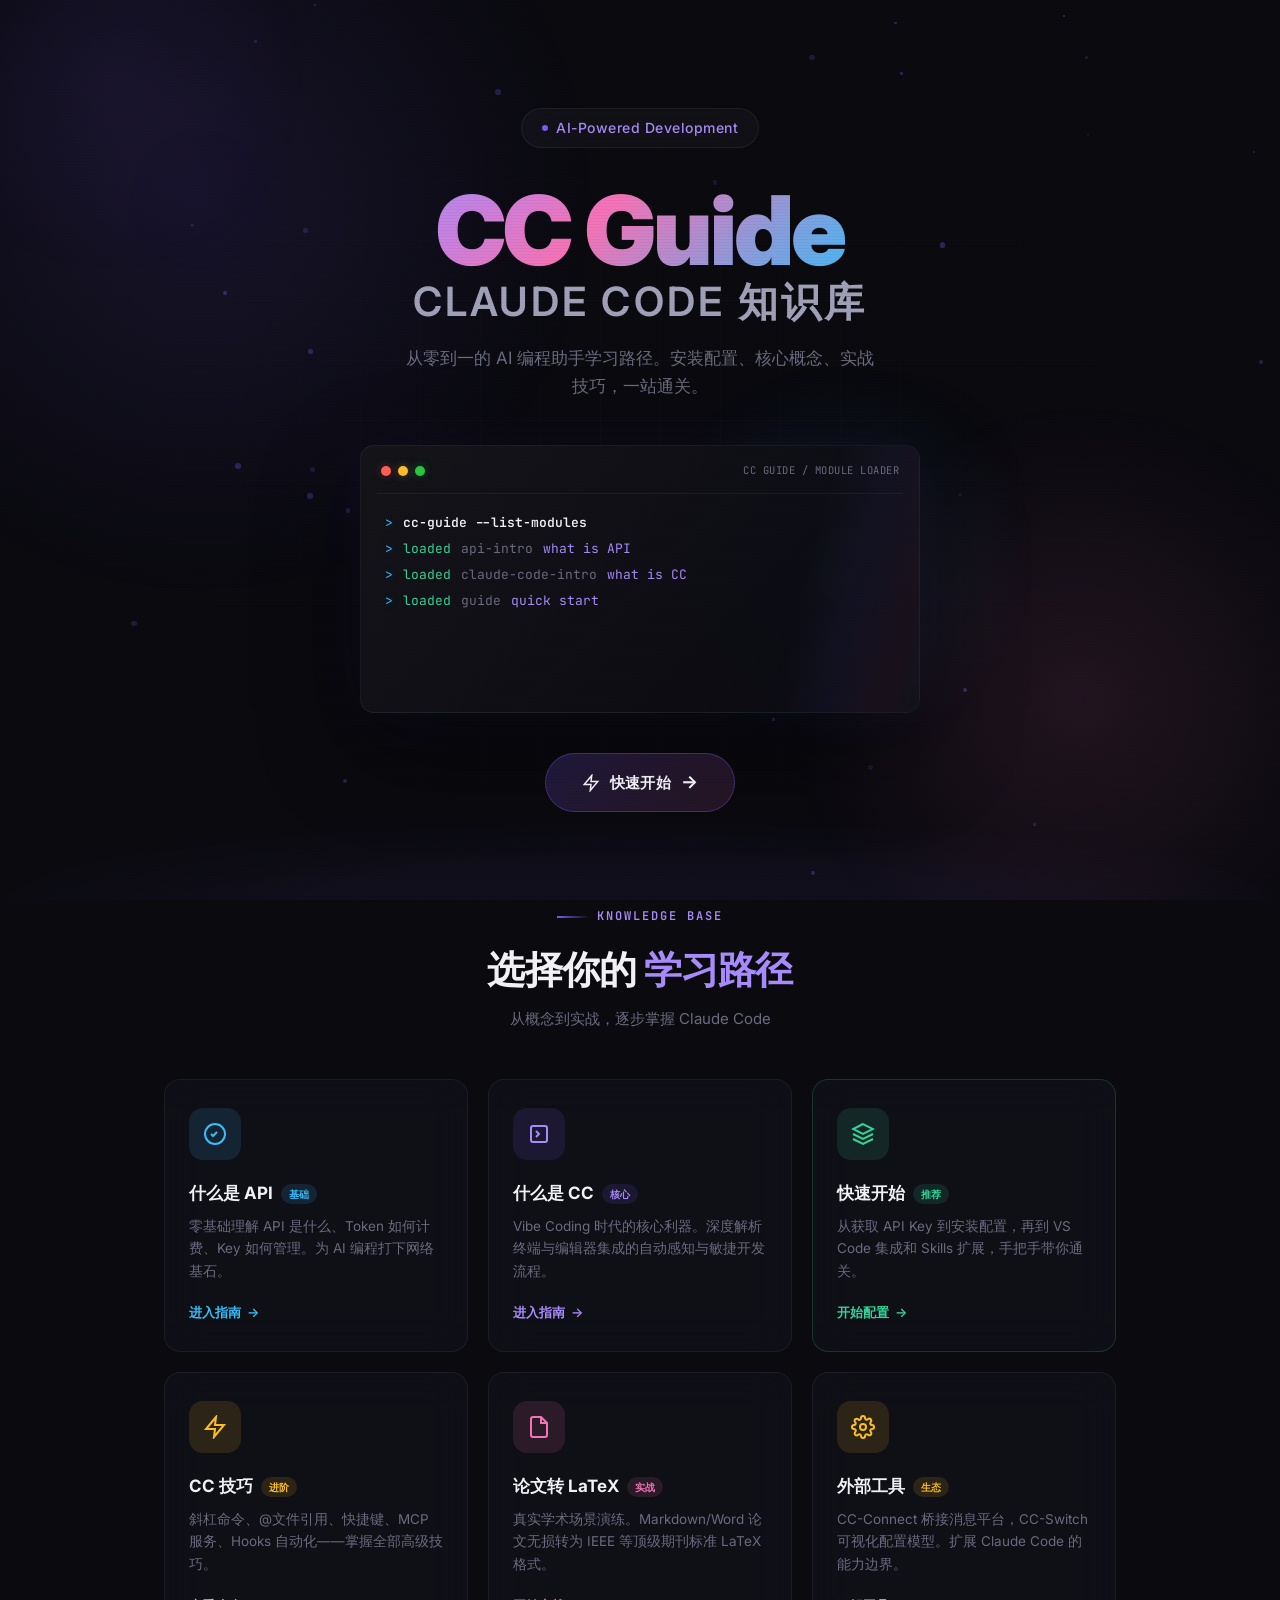
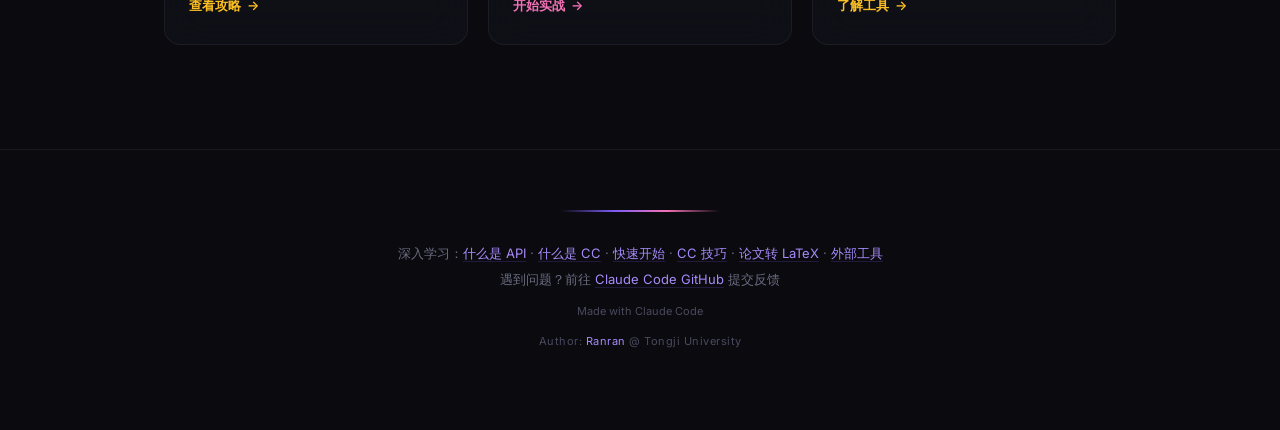
==== commit b7b958d4: "feat: add tools page for CC-Connect and CC-Switch with detailed descriptions and features" ====
--- a/index.html
+++ b/index.html
@@ -1,196 +1,229 @@
-﻿<!DOCTYPE html>
+<!DOCTYPE html>
 <html lang="zh-CN">
 <head>
 <meta charset="UTF-8">
 <meta name="viewport" content="width=device-width, initial-scale=1.0">
-<title>Claude Code 经验分享</title>
+<title>CC Guide — Claude Code 知识库</title>
 <link rel="stylesheet" href="css/common.css">
 <style>
 
-/* ===== Hero 特殊样式 ===== */
-.hero h1 .gradient-text {
-  color: var(--accent-light);
-  text-shadow: 0 0 7px var(--accent-glow), 0 0 20px var(--accent-glow), 0 0 42px rgba(124, 91, 245, 0.15);
-  animation: neon-breathe 3s ease-in-out infinite;
-}
-.hero-downloads a:hover {
-  transform: translateY(-2px);
-  box-shadow: 0 8px 30px rgba(124, 91, 245, 0.2);
-  border-color: rgba(124, 91, 245, 0.5);
-}
-.hero-downloads a:nth-child(2):hover {
-  box-shadow: 0 8px 30px rgba(56, 189, 248, 0.2);
-  border-color: rgba(56, 189, 248, 0.5);
-}
-.hero-command-deck {
-  width: min(680px, 100%); margin-top: 34px; padding: 14px;
-  border: 1px solid rgba(255,255,255,0.08); border-radius: var(--radius);
-  background: linear-gradient(135deg, rgba(255,255,255,0.08), rgba(255,255,255,0.02)), rgba(10, 10, 15, 0.72);
-  box-shadow: 0 24px 90px rgba(0,0,0,0.38), 0 0 42px rgba(124,91,245,0.12), inset 0 1px 0 rgba(255,255,255,0.08);
-  backdrop-filter: blur(24px) saturate(1.35);
-  opacity: 0; transform: translateY(18px);
-  animation: fadeInUp 0.8s ease forwards 0.9s;
-}
-.hero-command-deck > * { position: relative; z-index: 2; }
-.command-topbar {
+/* ===== Index Hero ===== */
+.index-hero {
+  min-height: 100vh; display: flex; flex-direction: column;
+  justify-content: center; align-items: center; text-align: center;
+  position: relative; padding: 80px 24px 60px;
+}
+.index-hero .hero-badge { margin-bottom: 32px; }
+.index-hero h1 {
+  font-size: clamp(56px, 10vw, 96px); font-weight: 900;
+  line-height: 1.05; letter-spacing: -0.03em; margin-bottom: 20px;
+  opacity: 0; animation: fadeInUp 0.8s ease forwards 0.3s;
+}
+.index-hero h1 .line-brand {
+  display: block;
+  background: linear-gradient(135deg, var(--color-purple-400) 0%, var(--color-pink-400) 40%, var(--color-blue-400) 100%);
+  -webkit-background-clip: text; -webkit-text-fill-color: transparent; background-clip: text;
+}
+.index-hero h1 .line-title {
+  display: block; font-size: 0.42em; font-weight: 600;
+  color: var(--text-secondary); letter-spacing: 0.08em;
+  -webkit-text-fill-color: var(--text-secondary);
+}
+.index-hero .hero-subtitle {
+  font-size: 17px; color: var(--text-tertiary); max-width: 480px; line-height: 1.7;
+  opacity: 0; animation: fadeInUp 0.8s ease forwards 0.5s;
+}
+
+/* ===== 终端加载动画 ===== */
+.terminal-loader {
+  width: min(560px, 92vw); margin-top: 44px; padding: 16px;
+  border: 1px solid rgba(255,255,255,0.06); border-radius: 14px;
+  background: linear-gradient(135deg, rgba(255,255,255,0.05), rgba(255,255,255,0.01)), rgba(8,8,14,0.85);
+  box-shadow: 0 32px 100px rgba(0,0,0,0.45), 0 0 60px rgba(124,91,245,0.08);
+  backdrop-filter: blur(28px) saturate(1.4);
+  text-align: left;
+  opacity: 0; transform: translateY(20px);
+  animation: fadeInUp 0.8s ease forwards 0.7s;
+}
+.terminal-topbar {
+  display: flex; align-items: center; gap: 7px;
+  padding: 0 4px 14px; border-bottom: 1px solid rgba(255,255,255,0.05);
+}
+.terminal-dot { width: 10px; height: 10px; border-radius: 50%; }
+.terminal-dot.r { background: #ff5f56; box-shadow: 0 0 8px rgba(255,95,86,0.3); }
+.terminal-dot.y { background: #ffbd2e; box-shadow: 0 0 8px rgba(255,189,46,0.3); }
+.terminal-dot.g { background: #27c93f; box-shadow: 0 0 8px rgba(39,201,63,0.3); }
+.terminal-label {
+  margin-left: auto; font-family: 'JetBrains Mono', monospace;
+  font-size: 10.5px; color: var(--text-tertiary); letter-spacing: 0.5px;
+}
+.terminal-body {
+  padding: 16px 8px 4px; font-family: 'JetBrains Mono', monospace;
+  font-size: clamp(11px, 1.8vw, 13px); line-height: 2;
+}
+.terminal-line {
+  display: flex; align-items: center; gap: 10px;
+  opacity: 0; transform: translateX(-8px);
+  white-space: nowrap; overflow: hidden;
+}
+.terminal-line .prompt { color: var(--color-tertiary); text-shadow: 0 0 10px rgba(56,189,248,0.3); flex-shrink: 0; }
+.terminal-line .cmd { color: var(--text-primary); font-weight: 600; }
+.terminal-line .ok { color: var(--color-green-400); }
+.terminal-line .info { color: var(--text-tertiary); }
+.terminal-line .accent { color: var(--color-purple-400); }
+.terminal-line.reveal {
+  animation: termReveal 0.35s ease forwards;
+}
+@keyframes termReveal {
+  from { opacity: 0; transform: translateX(-8px); }
+  to { opacity: 1; transform: translateX(0); }
+}
+
+/* ===== 快速入口 ===== */
+.quick-start {
+  margin-top: 40px;
+  opacity: 0; animation: fadeInUp 0.8s ease forwards 0.9s;
+}
+.quick-start-btn {
+  display: inline-flex; align-items: center; gap: 10px;
+  padding: 14px 36px; border-radius: 100px;
+  background: linear-gradient(135deg, rgba(124,91,245,0.2), rgba(244,114,182,0.12));
+  border: 1px solid rgba(124,91,245,0.35);
+  color: var(--text-primary); font-size: 15px; font-weight: 700;
+  text-decoration: none; letter-spacing: 0.02em;
+  transition: all 0.35s cubic-bezier(0.16,1,0.3,1);
+  backdrop-filter: blur(20px); position: relative; overflow: hidden;
+}
+.quick-start-btn::before {
+  content: ''; position: absolute; inset: 0;
+  background: linear-gradient(135deg, rgba(124,91,245,0.15), rgba(244,114,182,0.1));
+  opacity: 0; transition: opacity 0.35s ease;
+}
+.quick-start-btn:hover::before { opacity: 1; }
+.quick-start-btn:hover {
+  transform: translateY(-3px);
+  box-shadow: 0 12px 40px rgba(124,91,245,0.25), 0 0 60px rgba(124,91,245,0.08);
+  border-color: rgba(124,91,245,0.5);
+}
+.quick-start-btn .arrow {
+  transition: transform 0.3s ease; font-size: 18px;
+}
+.quick-start-btn:hover .arrow { transform: translateX(4px); }
+
+/* ===== 模块区 ===== */
+.modules-section {
+  position: relative; z-index: 1;
+  max-width: 1000px; margin: 0 auto; padding: 0 24px 80px;
+}
+.modules-header {
+  text-align: center; margin-bottom: 48px;
+}
+.modules-header .section-label { justify-content: center; margin-bottom: 12px; }
+.modules-header h2 {
+  font-size: clamp(28px, 4vw, 38px); font-weight: 800;
+  letter-spacing: -0.02em;
+}
+.modules-header h2 .accent { color: var(--color-purple-400); }
+.modules-header p {
+  font-size: 15px; color: var(--text-tertiary); margin-top: 8px;
+}
+
+/* ===== 模块卡片 ===== */
+.module-grid {
+  display: grid; grid-template-columns: repeat(3, 1fr); gap: 20px;
+  margin-bottom: 24px;
+}
+@media (max-width: 768px) { .module-grid { grid-template-columns: 1fr 1fr; } }
+@media (max-width: 520px) { .module-grid { grid-template-columns: 1fr; } }
+
+.module-card {
+  display: flex; flex-direction: column; justify-content: space-between;
+  background: var(--surface-card); border: 1px solid var(--border-default);
+  border-radius: var(--radius-md); padding: 28px 24px;
+  backdrop-filter: blur(20px); position: relative; overflow: hidden;
+  transition: all 0.4s cubic-bezier(0.16,1,0.3,1);
+  text-decoration: none; color: inherit;
+  transform-style: preserve-3d; will-change: transform;
+}
+.module-card::after {
+  content: ''; position: absolute; inset: 0; border-radius: var(--radius-md);
+  background: radial-gradient(500px circle at var(--mx, 50%) var(--my, 50%), rgba(124,91,245,0.07), transparent 40%);
+  pointer-events: none; opacity: 0; transition: opacity 0.4s ease;
+}
+.module-card:hover::after { opacity: 1; }
+.module-card::before {
+  content: ''; position: absolute; inset: 0; border-radius: var(--radius-md); padding: 1px;
+  background: linear-gradient(135deg, rgba(124,91,245,0), rgba(124,91,245,0.3), rgba(244,114,182,0));
+  -webkit-mask: linear-gradient(#fff 0 0) content-box, linear-gradient(#fff 0 0);
+  -webkit-mask-composite: xor; mask-composite: exclude;
+  opacity: 0; transition: opacity 0.4s ease; pointer-events: none;
+}
+.module-card:hover::before { opacity: 1; }
+.module-card:hover {
+  transform: translateY(-6px);
+  box-shadow: 0 24px 64px rgba(124,91,245,0.1);
+  border-color: rgba(124,91,245,0.3);
+}
+.module-card:active { transform: translateY(-2px); }
+
+.module-icon {
+  width: 52px; height: 52px; border-radius: 14px;
+  display: flex; align-items: center; justify-content: center;
+  margin-bottom: 20px;
+}
+.module-icon.purple { background: rgba(124,91,245,0.12); color: var(--color-purple-400); }
+.module-icon.blue { background: rgba(56,189,248,0.12); color: var(--color-blue-400); }
+.module-icon.green { background: rgba(52,211,153,0.12); color: var(--color-green-400); }
+.module-icon.pink { background: rgba(244,114,182,0.12); color: var(--color-pink-400); }
+.module-icon.amber { background: rgba(251,191,36,0.12); color: var(--color-amber-400); }
+
+.module-card h3 {
+  font-size: 17px; font-weight: 700; margin-bottom: 8px;
   display: flex; align-items: center; gap: 8px;
-  padding: 2px 2px 12px; border-bottom: 1px solid rgba(255,255,255,0.06);
-}
-.command-topbar span {
-  width: 9px; height: 9px; border-radius: 50%;
-  background: var(--accent-secondary); box-shadow: 0 0 12px rgba(244,114,182,0.36);
-}
-.command-topbar span:nth-child(2) { background: var(--accent-amber); box-shadow: 0 0 12px rgba(251,191,36,0.3); }
-.command-topbar span:nth-child(3) { background: var(--accent-green); box-shadow: 0 0 12px rgba(52,211,153,0.3); }
-.command-label {
-  margin-left: auto; font-family: 'JetBrains Mono', monospace;
-  font-size: 11px; color: var(--text-muted); letter-spacing: 0;
-}
-.command-lines { display: grid; gap: 10px; padding: 14px 4px 2px; text-align: left; }
-.command-line {
-  display: flex; align-items: center; gap: 10px;
-  font-family: 'JetBrains Mono', monospace; font-size: clamp(11px, 2vw, 13px);
-  color: var(--text-secondary); white-space: nowrap; overflow: hidden;
-}
-.command-line::before {
-  content: '>'; color: var(--accent-tertiary);
-  text-shadow: 0 0 12px rgba(56,189,248,0.45);
-}
-.command-line strong { color: var(--text-primary); font-weight: 600; }
-.command-line .ok { color: var(--accent-green); }
-.command-line .warn { color: var(--accent-amber); }
-.animated-line {
-  position: absolute; height: 1px;
-  background: linear-gradient(90deg, transparent, var(--accent-glow), transparent);
-  animation: line-sweep 4s ease-in-out infinite;
-}
-@keyframes line-sweep {
-  0% { transform: translateX(-100%); opacity: 0; }
-  50% { opacity: 1; }
-  100% { transform: translateX(200%); opacity: 0; }
-}
-.tab-group {
-  display: flex; gap: 4px; background: rgba(255,255,255,0.03);
-  border: 1px solid var(--border); border-radius: var(--radius-sm);
-  padding: 4px; margin: 16px 0; width: fit-content;
-}
-.tab-btn {
-  padding: 8px 20px; border: none; background: transparent;
-  color: var(--text-muted); font-family: 'Inter', sans-serif;
-  font-size: 13px; font-weight: 500; border-radius: 8px;
-  cursor: pointer; transition: all 0.3s ease;
-}
-.tab-btn:hover { color: var(--text-secondary); }
-.tab-btn.active {
-  background: var(--accent); color: white;
-  box-shadow: 0 2px 12px var(--accent-glow);
-}
-.tab-content { display: none; }
-.tab-content.active { display: block; animation: fadeInUp 0.5s ease; }
-@keyframes stamp {
-  0% { transform: scale(3) rotate(-15deg); opacity: 0; }
-  60% { transform: scale(1) rotate(0deg); opacity: 1; }
-  80% { transform: scale(1.05); }
-  100% { transform: scale(1); }
-}
-.typewriter {
-  overflow: hidden; white-space: nowrap;
-  border-right: 2px solid var(--accent);
-  animation: typing 2s steps(30) forwards, blink-caret 0.75s step-end infinite;
-  width: 0; display: inline-block;
-}
-.typewriter.active { width: auto; }
-@keyframes typing { from { width: 0; } to { width: 100%; } }
-@keyframes blink-caret { from, to { border-color: transparent; } 50% { border-color: var(--accent); } }
-.screenshot-wrap {
-  margin: 24px 0;
-  border-radius: var(--radius);
-  overflow: hidden;
-  border: 1px solid var(--border);
-  background: var(--bg-secondary);
-  transition: all 0.4s ease;
-  position: relative;
-}
-.screenshot-wrap::after {
-  content: '';
-  position: absolute;
-  inset: 0;
-  border-radius: var(--radius);
-  box-shadow: inset 0 0 60px rgba(0,0,0,0.3);
-  pointer-events: none;
-}
-.screenshot-wrap img {
-  width: 100%;
-  display: block;
-  transition: transform 0.6s cubic-bezier(0.16, 1, 0.3, 1);
-}
-.screenshot-wrap:hover img {
-  transform: scale(1.03);
-}
-.screenshot-wrap::before {
-  content: '';
-  position: absolute;
-  inset: 0;
-  border-radius: var(--radius);
-  background: radial-gradient(600px circle at var(--mx, 50%) var(--my, 50%), rgba(124,91,245,0.1), transparent 40%);
-  pointer-events: none;
-  z-index: 1;
-  opacity: 0;
-  transition: opacity 0.4s ease;
-}
-.screenshot-wrap:hover::before { opacity: 1; }
-.screenshot-wrap:hover::after {
-  box-shadow:
-    inset 0 0 60px rgba(0,0,0,0.3),
-    inset 0 0 30px rgba(124, 91, 245, 0.08);
-}
-.screenshot-caption {
-  padding: 10px 16px;
-  font-size: 12px;
-  color: var(--text-muted);
-  border-top: 1px solid var(--border);
-  background: rgba(255,255,255,0.015);
-}
-@media (max-width: 640px) {
-  .hero-command-deck { margin-top: 28px; padding: 12px; border-radius: var(--radius-sm); }
-  .command-line { white-space: normal; }
-}
-
-/* ===== 复制按钮 ===== */
-.copy-btn-icon {
-  display: inline-flex; align-items: center; gap: 5px;
-  padding: 3px 10px; border: 1px solid rgba(255,255,255,0.08);
-  border-radius: 5px; background: rgba(255,255,255,0.04);
-  color: var(--text-muted); font-size: 12px; font-family: 'Inter', sans-serif;
-  cursor: pointer; transition: all 0.25s ease; opacity: 0.5;
-  flex-shrink: 0;
-}
-.code-header:hover .copy-btn-icon { opacity: 1; }
-.copy-btn-icon:hover {
-  background: rgba(124,91,245,0.12); border-color: rgba(124,91,245,0.25);
-  color: var(--accent-light); opacity: 1;
-}
-.copy-btn-icon.copied {
-  background: rgba(52,211,153,0.12); border-color: rgba(52,211,153,0.25);
-  color: var(--accent-green); opacity: 1;
-}
+}
+.module-card .tag {
+  font-size: 10px; padding: 2px 8px;
+}
+.module-card .desc {
+  font-size: 13.5px; color: var(--text-tertiary); line-height: 1.65;
+  margin-bottom: 20px;
+}
+.module-card .cta {
+  display: inline-flex; align-items: center; gap: 6px;
+  font-size: 13px; font-weight: 600; margin-top: auto;
+  transition: gap 0.3s ease;
+}
+.module-card:hover .cta { gap: 10px; }
+
+/* 卡片色彩主题 */
+.module-card.theme-purple .cta { color: var(--color-purple-400); }
+.module-card.theme-blue .cta { color: var(--color-blue-400); }
+.module-card.theme-green .cta { color: var(--color-green-400); }
+.module-card.theme-pink .cta { color: var(--color-pink-400); }
+.module-card.theme-amber .cta { color: var(--color-amber-400); }
+
+/* ===== Footer ===== */
+.index-footer {
+  text-align: center; padding: 60px 24px 48px;
+  border-top: 1px solid var(--border-default);
+  position: relative; z-index: 1;
+}
+.index-footer::before {
+  content: ''; display: block; width: 160px; height: 2px; margin: 0 auto 28px;
+  background: linear-gradient(90deg, transparent, var(--color-primary), var(--color-secondary), transparent);
+  animation: footer-line-glow 3s ease-in-out infinite;
+}
+.index-footer p { font-size: 13px; color: var(--text-tertiary); line-height: 2; }
+.index-footer a {
+  color: var(--color-purple-400); text-decoration: none;
+  border-bottom: 1px solid rgba(124,91,245,0.2);
+  transition: border-color 0.2s ease;
+}
+.index-footer a:hover { border-color: var(--color-primary); }
 
 </style>
 </head>
 <body>
-
-<!-- 顶部导航栏 -->
-<nav class="top-nav" id="topNav">
-  <span class="nav-brand">CC <span class="accent">Guide</span></span>
-  <a href="#api-key"><span class="num">01</span>API Key</a>
-  <a href="#install"><span class="num">02</span>安装</a>
-  <a href="#config"><span class="num">03</span>配置</a>
-  <a href="#verify"><span class="num">04</span>验证</a>
-  <a href="#vscode"><span class="num">05</span>VS Code</a>
-  <a href="#skills"><span class="num">06</span>Skills</a>
-  <a href="#tips"><span class="num">07</span>技巧</a>
-  <a href="#explore" style="color:var(--accent-light);"><span class="num">08</span>探索知识库</a>
-</nav>
 
 <!-- 全局背景 -->
 <div class="global-bg">
@@ -203,633 +236,207 @@
 <div class="crt-overlay"></div>
 <div class="scroll-scanline" id="scrollScanline"></div>
 
-<!-- 侧边导航 -->
-<nav class="toc" id="toc">
-  <a href="#api-key" data-section="api-key"><span class="dot"></span><span class="num">01</span><span class="label">API Key</span></a>
-  <a href="#install" data-section="install"><span class="dot"></span><span class="num">02</span><span class="label">安装</span></a>
-  <a href="#config" data-section="config"><span class="dot"></span><span class="num">03</span><span class="label">配置</span></a>
-  <a href="#verify" data-section="verify"><span class="dot"></span><span class="num">04</span><span class="label">验证</span></a>
-  <a href="#vscode" data-section="vscode"><span class="dot"></span><span class="num">05</span><span class="label">VS Code</span></a>
-  <a href="#skills" data-section="skills"><span class="dot"></span><span class="num">06</span><span class="label">Skills</span></a>
-  <a href="#tips" data-section="tips"><span class="dot"></span><span class="num">07</span><span class="label">技巧</span></a>
-  <a href="#explore" data-section="explore" style="border-top:1px solid var(--border);padding-top:12px;margin-top:6px;"><span class="dot" style="background:var(--accent-light);"></span><span class="num" style="color:var(--accent-light);">08</span><span class="label">探索知识库</span></a>
-</nav>
-
 <!-- Hero -->
-<section class="hero" id="hero">
+<section class="index-hero" id="hero">
   <div class="hero-badge electric-pulse">AI-Powered Development</div>
-  <h1><span class="glitch-text" data-text="Claude Code">Claude Code</span><br><span class="gradient-text hero-title-accent neon-text">经验分享</span></h1>
-  <p class="hero-subtitle">从零开始配置 AI 编程助手，让 Claude 成为你的编码搭档</p>
-  <div class="hero-downloads" style="display:flex;gap:14px;margin-top:28px;flex-wrap:wrap;justify-content:center;opacity:0;animation:fadeInUp 0.8s ease forwards 0.75s;">
-    <a href="https://github.com/ranranxuejie/AGENT/raw/main/assets/setup/CC-Switch-v3.12.3-Windows.msi" target="_blank" style="display:inline-flex;align-items:center;gap:8px;padding:12px 24px;border-radius:100px;background:linear-gradient(135deg,rgba(124,91,245,0.18),rgba(244,114,182,0.12));border:1px solid rgba(124,91,245,0.3);color:var(--text-primary);font-size:14px;font-weight:600;text-decoration:none;transition:all 0.3s ease;backdrop-filter:blur(20px);">
-      <svg width="18" height="18" viewBox="0 0 24 24" fill="none" stroke="currentColor" stroke-width="2"><path d="M21 15v4a2 2 0 0 1-2 2H5a2 2 0 0 1-2-2v-4"/><polyline points="7 10 12 15 17 10"/><line x1="12" y1="15" x2="12" y2="3"/></svg>
-      CC-Switch v3.12.3
-    </a>
-    <a href="https://nodejs.org/zh-cn" target="_blank" style="display:inline-flex;align-items:center;gap:8px;padding:12px 24px;border-radius:100px;background:linear-gradient(135deg,rgba(56,189,248,0.18),rgba(52,211,153,0.12));border:1px solid rgba(56,189,248,0.3);color:var(--text-primary);font-size:14px;font-weight:600;text-decoration:none;transition:all 0.3s ease;backdrop-filter:blur(20px);">
-      <svg width="18" height="18" viewBox="0 0 24 24" fill="none" stroke="currentColor" stroke-width="2"><path d="M21 15v4a2 2 0 0 1-2 2H5a2 2 0 0 1-2-2v-4"/><polyline points="7 10 12 15 17 10"/><line x1="12" y1="15" x2="12" y2="3"/></svg>
-      下载 Node.js
-    </a>
-  </div>
-  <div class="hero-command-deck holo-shimmer">
-    <div class="command-topbar">
-      <span></span><span></span><span></span>
-      <div class="command-label">CLAUDE CODE / LIVE SETUP</div>
+  <h1>
+    <span class="line-brand glitch-text" data-text="CC Guide">CC Guide</span>
+    <span class="line-title">CLAUDE CODE 知识库</span>
+  </h1>
+  <p class="hero-subtitle">从零到一的 AI 编程助手学习路径。安装配置、核心概念、实战技巧，一站通关。</p>
+
+  <!-- 终端加载动画 -->
+  <div class="terminal-loader holo-shimmer">
+    <div class="terminal-topbar">
+      <span class="terminal-dot r"></span>
+      <span class="terminal-dot y"></span>
+      <span class="terminal-dot g"></span>
+      <span class="terminal-label">CC GUIDE / MODULE LOADER</span>
     </div>
-    <div class="command-lines">
-      <div class="command-line"><strong>claude</strong> init workspace --context-aware</div>
-      <div class="command-line"><span class="ok">connected</span> API key, model router, VS Code</div>
-      <div class="command-line"><span class="warn">ready</span> vibe coding pipeline online</div>
+    <div class="terminal-body" id="termBody">
+      <div class="terminal-line" data-delay="300">
+        <span class="prompt">&gt;</span>
+        <span class="cmd">cc-guide --list-modules</span>
+      </div>
+      <div class="terminal-line" data-delay="700">
+        <span class="prompt">&gt;</span>
+        <span class="ok">loaded</span>
+        <span class="info">api-intro</span>
+        <span class="accent">what is API</span>
+      </div>
+      <div class="terminal-line" data-delay="1000">
+        <span class="prompt">&gt;</span>
+        <span class="ok">loaded</span>
+        <span class="info">claude-code-intro</span>
+        <span class="accent">what is CC</span>
+      </div>
+      <div class="terminal-line" data-delay="1300">
+        <span class="prompt">&gt;</span>
+        <span class="ok">loaded</span>
+        <span class="info">guide</span>
+        <span class="accent">quick start</span>
+      </div>
+      <div class="terminal-line" data-delay="1600">
+        <span class="prompt">&gt;</span>
+        <span class="ok">loaded</span>
+        <span class="info">vibe-coding</span>
+        <span class="accent">cc tips</span>
+      </div>
+      <div class="terminal-line" data-delay="1900">
+        <span class="prompt">&gt;</span>
+        <span class="ok">loaded</span>
+        <span class="info">paper-to-tex</span>
+        <span class="accent">实战演练</span>
+      </div>
+      <div class="terminal-line" data-delay="2300">
+        <span class="prompt">&gt;</span>
+        <span class="ok">ready</span>
+        <span class="info">6 modules online</span>
+        <span class="accent">vibe coding pipeline active</span>
+      </div>
     </div>
   </div>
-  <div class="scroll-indicator">
-    <div class="mouse"></div>
-    <span style="font-size:11px;color:var(--text-muted);letter-spacing:2px;">SCROLL</span>
+
+  <!-- 快速开始 -->
+  <div class="quick-start">
+    <a href="pages/guide.html" class="quick-start-btn pulse-ring">
+      <svg width="18" height="18" viewBox="0 0 24 24" fill="none" stroke="currentColor" stroke-width="2"><path d="M13 2L3 14h9l-1 8 10-12h-9l1-8z"/></svg>
+      快速开始
+      <span class="arrow">&rarr;</span>
+    </a>
   </div>
 </section>
 
-<div class="container">
-
-<!-- 1. 获取 API Key -->
-<section id="api-key">
-  <div class="fade-in">
-    <div class="section-label"><span class="line"></span> SECTION 01</div>
-    <h2><span class="glitch-text" data-text="获取">获取</span> <span class="accent">API Key</span></h2>
-    <p class="section-desc">Claude Code 本身免费，但需要一个兼容 Anthropic API 的 Key 来驱动。推荐以下两个平台。</p>
+<!-- 模块区 -->
+<div class="modules-section">
+  <div class="modules-header fade-in">
+    <div class="section-label"><span class="line"></span> KNOWLEDGE BASE</div>
+    <h2>选择你的<span class="accent"> 学习路径</span></h2>
+    <p>从概念到实战，逐步掌握 Claude Code</p>
   </div>
 
-  <div class="card-grid">
-    <div class="card fade-in neon-border scan-beam">
-      <div class="card-icon purple">
-        <svg width="24" height="24" viewBox="0 0 24 24" fill="none" stroke="currentColor" stroke-width="2"><circle cx="12" cy="12" r="10"/><path d="M8 12l2 2 4-4"/></svg>
-      </div>
-      <h3>DeepSeek <span style="font-size:12px;color:var(--accent-secondary);font-weight:500;">推荐</span></h3>
-      <p>性价比之王。首次使用充值 <strong style="color:var(--text-primary);">1 元</strong> 即可体验，适合预算有限的同学。</p>
-      <a href="https://platform.deepseek.com/usage" target="_blank" style="display:inline-flex;align-items:center;gap:4px;margin-top:12px;font-size:13px;color:var(--accent-light);text-decoration:none;">访问平台 <span style="font-size:16px;">&rarr;</span></a>
-    </div>
-    <div class="card fade-in neon-border scan-beam">
-      <div class="card-icon blue">
-        <svg width="24" height="24" viewBox="0 0 24 24" fill="none" stroke="currentColor" stroke-width="2"><path d="M12 2L2 7l10 5 10-5-10-5z"/><path d="M2 17l10 5 10-5"/><path d="M2 12l10 5 10-5"/></svg>
-      </div>
-      <h3>Xiaomi MiMo <span style="font-size:12px;color:#34d399;font-weight:500;">免费</span></h3>
-      <p>提供免费 token，申请后等待 <strong style="color:var(--text-primary);">1-3 天</strong> 审核即可使用，零成本入门。</p>
-      <div style="margin-top:12px;display:flex;gap:12px;flex-wrap:wrap;">
-        <a href="https://100t.xiaomimimo.com/" target="_blank" style="display:inline-flex;align-items:center;gap:4px;font-size:13px;color:var(--accent-light);text-decoration:none;">申请入口 <span style="font-size:16px;">&rarr;</span></a>
-        <a href="https://platform.xiaomimimo.com/console/plan-manage" target="_blank" style="display:inline-flex;align-items:center;gap:4px;font-size:13px;color:var(--accent-tertiary);text-decoration:none;">管理页面 / 获取 API <span style="font-size:16px;">&rarr;</span></a>
-      </div>
-    </div>
+  <div class="module-grid">
+
+    <!-- Card 1: API 入门 -->
+    <a href="pages/api-intro.html" class="module-card theme-blue neon-border scan-beam fade-in">
+      <div>
+        <div class="module-icon blue">
+          <svg width="24" height="24" viewBox="0 0 24 24" fill="none" stroke="currentColor" stroke-width="2"><circle cx="12" cy="12" r="10"/><path d="M8 12l2 2 4-4"/></svg>
+        </div>
+        <h3>什么是 API <span class="tag blue">基础</span></h3>
+        <p class="desc">零基础理解 API 是什么、Token 如何计费、Key 如何管理。为 AI 编程打下网络基石。</p>
+      </div>
+      <span class="cta">进入指南 <span>&rarr;</span></span>
+    </a>
+
+    <!-- Card 2: Claude Code 核心 -->
+    <a href="pages/claude-code-intro.html" class="module-card theme-purple neon-border scan-beam fade-in">
+      <div>
+        <div class="module-icon purple">
+          <svg width="24" height="24" viewBox="0 0 24 24" fill="none" stroke="currentColor" stroke-width="2"><rect x="4" y="4" width="16" height="16" rx="2"/><path d="M9 9l3 3-3 3"/><line x1="15" y1="15" x2="15" y2="15"/></svg>
+        </div>
+        <h3>什么是 CC <span class="tag purple">核心</span></h3>
+        <p class="desc">Vibe Coding 时代的核心利器。深度解析终端与编辑器集成的自动感知与敏捷开发流程。</p>
+      </div>
+      <span class="cta">进入指南 <span>&rarr;</span></span>
+    </a>
+
+    <!-- Card 3: 配置指南 (主推) -->
+    <a href="pages/guide.html" class="module-card theme-green neon-border scan-beam fade-in" style="border-color: rgba(52,211,153,0.2);">
+      <div>
+        <div class="module-icon green">
+          <svg width="24" height="24" viewBox="0 0 24 24" fill="none" stroke="currentColor" stroke-width="2"><path d="M12 2L2 7l10 5 10-5-10-5z"/><path d="M2 17l10 5 10-5"/><path d="M2 12l10 5 10-5"/></svg>
+        </div>
+        <h3>快速开始 <span class="tag green">推荐</span></h3>
+        <p class="desc">从获取 API Key 到安装配置，再到 VS Code 集成和 Skills 扩展，手把手带你通关。</p>
+      </div>
+      <span class="cta">开始配置 <span>&rarr;</span></span>
+    </a>
+
+    <!-- Card 4: Vibe Coding 技巧 -->
+    <a href="pages/vibe-coding.html" class="module-card theme-amber neon-border scan-beam fade-in">
+      <div>
+        <div class="module-icon amber">
+          <svg width="24" height="24" viewBox="0 0 24 24" fill="none" stroke="currentColor" stroke-width="2"><path d="M13 2L3 14h9l-1 8 10-12h-9l1-8z"/></svg>
+        </div>
+        <h3>CC 技巧 <span class="tag amber">进阶</span></h3>
+        <p class="desc">斜杠命令、@文件引用、快捷键、MCP 服务、Hooks 自动化——掌握全部高级技巧。</p>
+      </div>
+      <span class="cta">查看攻略 <span>&rarr;</span></span>
+    </a>
+
+    <!-- Card 5: 论文转 LaTeX -->
+    <a href="pages/paper-to-tex.html" class="module-card theme-pink neon-border scan-beam fade-in">
+      <div>
+        <div class="module-icon pink">
+          <svg width="24" height="24" viewBox="0 0 24 24" fill="none" stroke="currentColor" stroke-width="2"><path d="M14 2H6a2 2 0 0 0-2 2v16a2 2 0 0 0 2 2h12a2 2 0 0 0 2-2V8z"/><polyline points="14 2 14 8 20 8"/></svg>
+        </div>
+        <h3>论文转 LaTeX <span class="tag pink">实战</span></h3>
+        <p class="desc">真实学术场景演练。Markdown/Word 论文无损转为 IEEE 等顶级期刊标准 LaTeX 格式。</p>
+      </div>
+      <span class="cta">开始实战 <span>&rarr;</span></span>
+    </a>
+
+    <!-- Card 6: 外部工具 -->
+    <a href="pages/tools.html" class="module-card theme-amber neon-border scan-beam fade-in">
+      <div>
+        <div class="module-icon amber">
+          <svg width="24" height="24" viewBox="0 0 24 24" fill="none" stroke="currentColor" stroke-width="2"><circle cx="12" cy="12" r="3"/><path d="M19.4 15a1.65 1.65 0 0 0 .33 1.82l.06.06a2 2 0 0 1 0 2.83 2 2 0 0 1-2.83 0l-.06-.06a1.65 1.65 0 0 0-1.82-.33 1.65 1.65 0 0 0-1 1.51V21a2 2 0 0 1-2 2 2 2 0 0 1-2-2v-.09A1.65 1.65 0 0 0 9 19.4a1.65 1.65 0 0 0-1.82.33l-.06.06a2 2 0 0 1-2.83 0 2 2 0 0 1 0-2.83l.06-.06A1.65 1.65 0 0 0 4.68 15a1.65 1.65 0 0 0-1.51-1H3a2 2 0 0 1-2-2 2 2 0 0 1 2-2h.09A1.65 1.65 0 0 0 4.6 9a1.65 1.65 0 0 0-.33-1.82l-.06-.06a2 2 0 0 1 0-2.83 2 2 0 0 1 2.83 0l.06.06A1.65 1.65 0 0 0 9 4.68a1.65 1.65 0 0 0 1-1.51V3a2 2 0 0 1 2-2 2 2 0 0 1 2 2v.09a1.65 1.65 0 0 0 1 1.51 1.65 1.65 0 0 0 1.82-.33l.06-.06a2 2 0 0 1 2.83 0 2 2 0 0 1 0 2.83l-.06.06a1.65 1.65 0 0 0-.33 1.82V9a1.65 1.65 0 0 0 1.51 1H21a2 2 0 0 1 2 2 2 2 0 0 1-2 2h-.09a1.65 1.65 0 0 0-1.51 1z"/></svg>
+        </div>
+        <h3>外部工具 <span class="tag amber">生态</span></h3>
+        <p class="desc">CC-Connect 桥接消息平台，CC-Switch 可视化配置模型。扩展 Claude Code 的能力边界。</p>
+      </div>
+      <span class="cta">了解工具 <span>&rarr;</span></span>
+    </a>
+
+
   </div>
-
-  <div class="screenshot-wrap fade-in holo-shimmer">
-    <img src="assets/images/1778728860503.png" alt="DeepSeek API Key 管理页面">
-    <div class="screenshot-caption">DeepSeek API Key 管理页面 — 创建并复制你的 Key</div>
-  </div>
-  <div class="section-nav"><a href="#install" class="section-nav-next">安装 Claude Code <span class="arrow">&rarr;</span></a></div>
-</section>
-
-<!-- 2. 安装 Claude Code -->
-<section id="install">
-  <div class="fade-in">
-    <div class="section-label"><span class="line"></span> SECTION 02</div>
-    <h2><span class="glitch-text" data-text="安装">安装</span> <span class="accent">Claude Code</span></h2>
-    <p class="section-desc">三步搞定安装，全程只需一条命令。</p>
-  </div>
-
-  <div class="steps">
-    <div class="step" data-step="1">
-      <div class="step-title">安装 Node.js</div>
-      <div class="step-content">Claude Code 依赖 Node.js 运行环境，请先前往官网下载并安装</div>
-      <div style="margin-top:14px;">
-        <a href="https://nodejs.org/zh-cn" target="_blank" class="copy-btn" style="display:inline-flex;align-items:center;gap:8px;padding:10px 22px;border-radius:100px;background:linear-gradient(135deg,rgba(56,189,248,0.15),rgba(52,211,153,0.1));border:1px solid rgba(56,189,248,0.25);color:var(--text-primary);font-size:14px;font-weight:600;text-decoration:none;transition:all 0.3s ease;">
-          <svg width="16" height="16" viewBox="0 0 24 24" fill="none" stroke="currentColor" stroke-width="2"><path d="M21 15v4a2 2 0 0 1-2 2H5a2 2 0 0 1-2-2v-4"/><polyline points="7 10 12 15 17 10"/><line x1="12" y1="15" x2="12" y2="3"/></svg>
-          前往 Node.js 官网下载
-        </a>
-      </div>
-    </div>
-    <div class="step" data-step="2">
-      <div class="step-title">执行安装命令</div>
-      <div class="step-content">打开管理员终端（按 <code>Win + X</code> 选择 <strong>终端（管理员）</strong>），复制以下命令粘贴并回车</div>
-      <div class="code-block" style="position:relative;">
-        <div class="code-header">
-          <span class="code-dot red"></span>
-          <span class="code-dot yellow"></span>
-          <span class="code-dot green"></span>
-          <span class="code-lang">Terminal</span>
-          <button class="copy-btn-icon" onclick="copyCommand(this, 'npm install -g claude-code')" title="复制命令" style="margin-left:auto;">
-            <svg width="13" height="13" viewBox="0 0 24 24" fill="none" stroke="currentColor" stroke-width="2"><rect x="9" y="9" width="13" height="13" rx="2" ry="2"/><path d="M5 15H4a2 2 0 0 1-2-2V4a2 2 0 0 1 2-2h9a2 2 0 0 1 2 2v1"/></svg>
-            <span>复制</span>
-          </button>
-        </div>
-        <pre>npm install -g claude-code</pre>
-      </div>
-    </div>
-    <div class="step" data-step="3">
-      <div class="step-title">安装完成，暂不配置 API</div>
-      <div class="step-content">安装完成后先放着，我们通过下一步的 CC Switch 来管理模型配置</div>
-    </div>
-  </div>
-  <div class="section-nav"><a href="#config" class="section-nav-next">配置模型 <span class="arrow">&rarr;</span></a></div>
-</section>
-
-<!-- 3. 配置模型 -->
-<section id="config">
-  <div class="fade-in">
-    <div class="section-label"><span class="line"></span> SECTION 03</div>
-    <h2><span class="glitch-text" data-text="配置模型">配置模型</span> <span class="accent">CC Switch</span></h2>
-    <p class="section-desc">CC Switch 是一个可视化管理 Claude Code 模型配置的工具，告别手动编辑配置文件。</p>
-  </div>
-
-  <div class="steps">
-    <div class="step" data-step="1">
-      <div class="step-title">下载安装 CC Switch</div>
-      <div class="step-content">
-        前往 <a href="https://ccswitch.ai/zh/" target="_blank" style="color:var(--accent-light);text-decoration:none;border-bottom:1px dashed var(--accent);">ccswitch.ai</a> 下载安装
-      </div>
-      <div class="screenshot-wrap fade-in holo-shimmer">
-        <img src="assets/images/1778728574666.png" alt="CC Switch 下载">
-      </div>
-    </div>
-    <div class="step" data-step="2">
-      <div class="step-title">新建配置</div>
-      <div class="step-content">点击右上角按钮新建一个模型配置</div>
-      <div class="screenshot-wrap fade-in holo-shimmer">
-        <img src="assets/images/1778728652930.png" alt="新建配置">
-      </div>
-    </div>
-    <div class="step" data-step="3">
-      <div class="step-title">填入平台信息</div>
-      <div class="step-content">根据你获取的 API 选择对应平台</div>
-    </div>
-  </div>
-
-  <!-- 标签页切换-->
-  <div class="fade-in">
-    <div class="tab-group">
-      <button class="tab-btn active" onclick="switchTab('xiaomi', this)">Xiaomi MiMo</button>
-      <button class="tab-btn" onclick="switchTab('deepseek', this)">DeepSeek</button>
-    </div>
-
-    <div class="tab-content active" id="tab-xiaomi">
-      <div class="config-table-wrap">
-        <div class="config-table-title">
-          <span class="icon">🟣</span> Xiaomi MiMo 配置
-        </div>
-        <table class="config-table">
-          <thead><tr><th>项目</th><th>值</th></tr></thead>
-          <tbody>
-            <tr><td>Base URL</td><td><code>https://token-plan-cn.xiaomimimo.com/anthropic</code></td></tr>
-            <tr><td>可用模型</td><td><code>mimo-v2.5-pro</code> <code>mimo-v2-pro</code> <code>mimo-v2.5</code></td></tr>
-          </tbody>
-        </table>
-      </div>
-      <div class="screenshot-wrap fade-in holo-shimmer">
-        <img src="assets/images/1778729050206.png" alt="MiMo 配置示例">
-        <div class="screenshot-caption">MiMo 配置界面 — 填入 Base URL 和选择模型</div>
-      </div>
-    </div>
-
-    <div class="tab-content" id="tab-deepseek">
-      <div class="config-table-wrap">
-        <div class="config-table-title">
-          <span class="icon">🔵</span> DeepSeek 配置
-        </div>
-        <table class="config-table">
-          <thead><tr><th>项目</th><th>值</th></tr></thead>
-          <tbody>
-            <tr><td>Base URL</td><td><code>https://api.deepseek.com/anthropic</code></td></tr>
-            <tr><td>可用模型</td><td><code>deepseek-v4-flash</code> <code>deepseek-v4-pro[1m]</code></td></tr>
-          </tbody>
-        </table>
-      </div>
-      <div class="screenshot-wrap fade-in holo-shimmer">
-        <img src="assets/images/1778729068357.png" alt="DeepSeek 配置示例">
-        <div class="screenshot-caption">DeepSeek 配置界面 — 填入 Base URL 和选择模型</div>
-      </div>
-    </div>
-  </div>
-  <div class="section-nav"><a href="#verify" class="section-nav-next">验证安装 <span class="arrow">&rarr;</span></a></div>
-</section>
-
-<!-- 4. 验证安装 -->
-<section id="verify">
-  <div class="fade-in">
-    <div class="section-label"><span class="line"></span> SECTION 04</div>
-    <h2><span class="glitch-text" data-text="验证">验证</span> <span class="accent">安装</span></h2>
-    <p class="section-desc">配置完成后，确认一切正常工作。</p>
-  </div>
-
-  <div class="steps">
-    <div class="step" data-step="1">
-      <div class="step-title">测试模型连通性</div>
-      <div class="step-content">点击 CC Switch 中的测试按钮，确认 API 可用</div>
-      <div class="screenshot-wrap fade-in holo-shimmer">
-        <img src="assets/images/1778729114116.png" alt="测试模型按钮">
-      </div>
-      <div class="screenshot-wrap fade-in holo-shimmer">
-        <img src="assets/images/1778729147240.png" alt="测试成功">
-        <div class="screenshot-caption">看到这个画面说明 API 配置成功</div>
-      </div>
-    </div>
-    <div class="step" data-step="2">
-      <div class="step-title">打开终端验证</div>
-      <div class="step-content">按 <code>Win + R</code>，输入 <code>cmd</code> 回车</div>
-      <div class="screenshot-wrap fade-in holo-shimmer">
-        <img src="assets/images/1778729233579.png" alt="打开终端">
-      </div>
-    </div>
-    <div class="step" data-step="3">
-      <div class="step-title">启动 Claude Code</div>
-      <div class="step-content">输入 <code>claude</code> 或 <code>claude code</code>，选择 <strong>yes</strong></div>
-      <div class="screenshot-wrap fade-in holo-shimmer">
-        <img src="assets/images/1778729244698.png" alt="启动 Claude Code">
-        <div class="screenshot-caption">头像下方显示模型名称，即说明配置成功</div>
-      </div>
-    </div>
-  </div>
-
-  <div class="tip success fade-in">
-    <span class="tip-icon">✓</span>
-    <span>看到头像下方显示了你在 CC Switch 中配置的默认模型名称，就表示一切就绪！</span>
-  </div>
-  <div class="section-nav"><a href="#vscode" class="section-nav-next">VS Code 集成 <span class="arrow">&rarr;</span></a></div>
-</section>
-
-<!-- 5. VS Code 集成 -->
-<section id="vscode">
-  <div class="fade-in">
-    <div class="section-label"><span class="line"></span> SECTION 05</div>
-    <h2><span class="glitch-text" data-text="VS Code">VS Code</span> <span class="accent">集成</span></h2>
-    <p class="section-desc">在你熟悉的编辑器中直接使用 Claude Code。</p>
-  </div>
-
-  <div class="steps">
-    <div class="step" data-step="1">
-      <div class="step-title">安装 VS Code</div>
-      <div class="step-content">前往 <a href="https://code.visualstudio.com/" target="_blank" style="color:var(--accent-light);text-decoration:none;border-bottom:1px dashed var(--accent);">VS Code 官网</a> 下载安装</div>
-      <div class="tip info fade-in">
-        <span class="tip-icon">i</span>
-        <span>小技巧：VS Code 内按 <code>Ctrl + Shift + +/-</code> 可以缩放界面</span>
-      </div>
-    </div>
-    <div class="step" data-step="2">
-      <div class="step-title">安装 Claude Code 扩展</div>
-      <div class="step-content">
-        点击左侧扩展图标（或 <code>Ctrl + Shift + X</code>），搜索 <code>Claude Code</code>（Anthropic 官方出品），点击安装
-      </div>
-      <div class="screenshot-wrap fade-in holo-shimmer">
-        <img src="assets/images/1778728079282.png" alt="VS Code 扩展面板">
-        <div class="screenshot-caption">扩展面板 — 搜索并安装 Claude Code</div>
-      </div>
-    </div>
-    <div class="step" data-step="3">
-      <div class="step-title">完成安装</div>
-      <div class="step-content">安装后侧边栏会出现 <strong>Claude Code for VS Code</strong> 面板</div>
-    </div>
-  </div>
-
-  <div class="tip info fade-in">
-    <span class="tip-icon">i</span>
-    <span>建议同时搜索 <code>Chinese</code> 安装中文语言包，安装后重启生效</span>
-  </div>
-  <div class="section-nav"><a href="#skills" class="section-nav-next">Skills 技能扩展 <span class="arrow">&rarr;</span></a></div>
-</section>
-
-<!-- 6. Skills 技能扩展 -->
-<section id="skills">
-  <div class="fade-in">
-    <div class="section-label"><span class="line"></span> SECTION 06</div>
-    <h2><span class="glitch-text" data-text="Skills">Skills</span> <span class="accent">技能扩展</span></h2>
-    <p class="section-desc">Skills 是 Claude Code 的插件系统，赋予它搜索论文、处理 PDF、发送邮件等额外能力。</p>
-  </div>
-
-  <!-- Skill 构成 -->
-  <div class="fade-in" style="margin-bottom:40px;">
-    <h3 style="font-size:18px;font-weight:700;margin-bottom:16px;">Skill 的构成</h3>
-    <p style="color:var(--text-secondary);font-size:15px;margin-bottom:16px;">一个 Skill 本质上是一个 Markdown 文件（<code style="font-family:'JetBrains Mono',monospace;font-size:12px;background:rgba(124,91,245,0.1);padding:2px 8px;border-radius:4px;color:var(--accent-light);">.md</code>），包含三个核心要素：</p>
-    <div class="card-grid">
-      <div class="card">
-        <div class="card-icon purple">
-          <svg width="20" height="20" viewBox="0 0 24 24" fill="none" stroke="currentColor" stroke-width="2"><path d="M13 2L3 14h9l-1 8 10-12h-9l1-8z"/></svg>
-        </div>
-        <h3>触发条件</h3>
-        <p>描述何时应该调用这个 Skill</p>
-      </div>
-      <div class="card">
-        <div class="card-icon pink">
-          <svg width="20" height="20" viewBox="0 0 24 24" fill="none" stroke="currentColor" stroke-width="2"><path d="M14.7 6.3a1 1 0 0 0 0 1.4l1.6 1.6a1 1 0 0 0 1.4 0l3.77-3.77a6 6 0 0 1-7.94 7.94l-6.91 6.91a2.12 2.12 0 0 1-3-3l6.91-6.91a6 6 0 0 1 7.94-7.94l-3.76 3.76z"/></svg>
-        </div>
-        <h3>执行指令</h3>
-        <p>告诉 Claude 具体该怎么做</p>
-      </div>
-      <div class="card">
-        <div class="card-icon blue">
-          <svg width="20" height="20" viewBox="0 0 24 24" fill="none" stroke="currentColor" stroke-width="2"><path d="M4 4h16c1.1 0 2 .9 2 2v12c0 1.1-.9 2-2 2H4c-1.1 0-2-.9-2-2V6c0-1.1.9-2 2-2z"/><polyline points="22,6 12,13 2,6"/></svg>
-        </div>
-        <h3>工具依赖</h3>
-        <p>可能需要额外的 API 或 CLI 工具</p>
-      </div>
-    </div>
-  </div>
-
-  <!-- 安装 -->
-  <div class="fade-in" style="margin-bottom:40px;">
-    <h3 style="font-size:18px;font-weight:700;margin-bottom:16px;">安装 Skill</h3>
-    <div class="code-block">
-      <div class="code-header">
-        <span class="code-dot red"></span>
-        <span class="code-dot yellow"></span>
-        <span class="code-dot green"></span>
-        <span class="code-lang">Claude Code Terminal</span>
-      </div>
-      <pre>/install-skill &lt;skill名称&gt;</pre>
-    </div>
-    <p style="color:var(--text-secondary);font-size:14px;">或者通过 Skill 商店搜索并安装可用的 Skills。</p>
-  </div>
-
-  <!-- 使用 -->
-  <div class="fade-in" style="margin-bottom:40px;">
-    <h3 style="font-size:18px;font-weight:700;margin-bottom:16px;">使用 Skill</h3>
-    <div class="compare-cards">
-      <div class="compare-card">
-        <h4><span style="color:var(--accent);">/</span> 显式调用</h4>
-        <p>用 <code style="font-family:'JetBrains Mono',monospace;font-size:11px;background:rgba(124,91,245,0.1);padding:2px 6px;border-radius:3px;color:var(--accent-light);">/</code> 前缀直接触发特定 Skill</p>
-        <div class="example">/tavily-search 人工智能最新进展</div>
-      </div>
-      <div class="compare-card">
-        <h4><span style="color:var(--accent-secondary);">~</span> 隐式触发</h4>
-        <p>用自然语言描述需求，Claude 自动匹配最合适的 Skill</p>
-        <div class="example">"帮我搜一下最新的 AI 论文"</div>
-      </div>
-    </div>
-    <div class="tip info fade-in">
-      <span class="tip-icon">i</span>
-      <span>输入 <code>/</code> 可以查看当前已安装的所有 Skills 列表</span>
-    </div>
-  </div>
-
-  <!-- 推荐 -->
-  <div class="fade-in">
-    <h3 style="font-size:18px;font-weight:700;margin-bottom:16px;">推荐安装的 Skills</h3>
-    <div class="skill-table-wrap">
-      <table>
-        <thead><tr><th>Skill</th><th>用途</th><th>类型</th></tr></thead>
-        <tbody>
-          <tr>
-            <td><code>tavily-search</code></td>
-            <td>AI 优化的网页搜索</td>
-            <td><span class="skill-tag search">搜索</span></td>
-          </tr>
-          <tr>
-            <td><code>openalex-paper-search</code></td>
-            <td>学术论文检索</td>
-            <td><span class="skill-tag paper">学术</span></td>
-          </tr>
-          <tr>
-            <td><code>pdf</code></td>
-            <td>PDF 文件读取与生成</td>
-            <td><span class="skill-tag doc">文档</span></td>
-          </tr>
-          <tr>
-            <td><code>claude-api</code></td>
-            <td>Claude API 开发辅助</td>
-            <td><span class="skill-tag dev">开发</span></td>
-          </tr>
-          <tr>
-            <td><code>simplify</code></td>
-            <td>代码审查与优化</td>
-            <td><span class="skill-tag review">审查</span></td>
-          </tr>
-        </tbody>
-      </table>
-    </div>
-  </div>
-  <div class="section-nav"><a href="#tips" class="section-nav-next">常用技巧 <span class="arrow">&rarr;</span></a></div>
-</section>
-
-<!-- 7. 常用技巧 -->
-<section id="tips">
-  <div class="fade-in">
-    <div class="section-label"><span class="line"></span> SECTION 07</div>
-    <h2><span class="glitch-text" data-text="常用">常用</span> <span class="accent">技巧</span></h2>
-    <p class="section-desc">一些能让你用得更顺手的小技巧。</p>
-  </div>
-
-  <div class="fade-in" style="margin-bottom:36px;">
-    <h3 style="font-size:18px;font-weight:700;margin-bottom:16px;">快捷命令</h3>
-    <div class="cmd-grid">
-      <div class="cmd-item">
-        <span class="key">/help</span>
-        <span class="desc">查看帮助信息</span>
-      </div>
-      <div class="cmd-item">
-        <span class="key">/config</span>
-        <span class="desc">修改设置（主题、模型等）</span>
-      </div>
-      <div class="cmd-item">
-        <span class="key">/clear</span>
-        <span class="desc">清空当前对话</span>
-      </div>
-      <div class="cmd-item">
-        <span class="key">Ctrl + C</span>
-        <span class="desc">中断当前操作</span>
-      </div>
-    </div>
-  </div>
-
-  <div class="fade-in" style="margin-bottom:36px;">
-    <h3 style="font-size:18px;font-weight:700;margin-bottom:16px;">让 Claude 记住你的偏好</h3>
-    <p style="color:var(--text-secondary);font-size:15px;margin-bottom:16px;">直接告诉它即可，偏好会保存下来，后续对话自动生效。</p>
-    <div class="interactive-prompt">
-      <span class="prompt-symbol">></span>
-      <span class="prompt-text"><strong>你：</strong>以后帮我写代码时不要加注释</span>
-    </div>
-    <div class="interactive-prompt">
-      <span class="prompt-symbol" style="color:var(--accent-secondary);">~</span>
-      <span class="prompt-text"><strong>Claude：</strong>已记住，后续代码生成将不再添加注释。</span>
-    </div>
-  </div>
-
-  <div class="fade-in">
-    <h3 style="font-size:18px;font-weight:700;margin-bottom:16px;">基本对话</h3>
-    <div class="card-grid">
-      <div class="card">
-        <div class="card-icon green">
-          <svg width="20" height="20" viewBox="0 0 24 24" fill="none" stroke="currentColor" stroke-width="2"><path d="M21 15a2 2 0 0 1-2 2H7l-4 4V5a2 2 0 0 1 2-2h14a2 2 0 0 1 2 2z"/></svg>
-        </div>
-        <h3>自然语言交互</h3>
-        <p>在终端或 VS Code 中直接用自然语言描述需求，Claude 自动理解上下文</p>
-      </div>
-      <div class="card">
-        <div class="card-icon pink">
-          <svg width="20" height="20" viewBox="0 0 24 24" fill="none" stroke="currentColor" stroke-width="2"><path d="M12 20h9"/><path d="M16.5 3.5a2.121 2.121 0 0 1 3 3L7 19l-4 1 1-4L16.5 3.5z"/></svg>
-        </div>
-        <h3>代码上下文感知</h3>
-        <p>Claude Code 会自动读取当前项目结构和代码，无需手动解释项目背景</p>
-      </div>
-    </div>
-  </div>
-</section>
-
-<!-- 8. 探索知识库 -->
-<section id="explore">
-  <div class="fade-in">
-    <div class="section-label"><span class="line"></span> SECTION 08</div>
-    <h2><span class="glitch-text" data-text="探索">探索</span> <span class="accent">知识库</span></h2>
-    <p class="section-desc">进入 Claude Code 的完整学习生态。从基础概念到高级实战，助你彻底通关 AI 辅助开发。</p>
-  </div>
-
-  <div class="card-grid-3 fade-in">
-    <div class="card neon-border scan-beam glow-card" style="display: flex; flex-direction: column; justify-content: space-between; height: 100%;">
-      <div>
-        <div class="card-icon blue">
-          <svg width="24" height="24" viewBox="0 0 24 24" fill="none" stroke="currentColor" stroke-width="2"><circle cx="12" cy="12" r="10"/><path d="M8 12l2 2 4-4"/></svg>
-        </div>
-        <h3 style="margin-bottom: 12px; font-size: 17px; font-weight: 700;">API 入门指南</h3>
-        <p style="font-size: 14px; color: var(--text-secondary); line-height: 1.6; margin-bottom: 20px;">
-          解析程序之间对话的桥梁。零基础理解 API 基础知识、Token 计费原理与 Key 托管，为 AI 编程打下扎实的网络基石。        </p>
-      </div>
-      <a href="pages/api-intro.html" style="display: inline-flex; align-items: center; gap: 6px; padding: 10px 20px; font-size: 13px; font-weight: 600; color: var(--accent-tertiary); text-decoration: none; border: 1px solid rgba(56, 189, 248, 0.2); background: rgba(56, 189, 248, 0.05); border-radius: 100px; transition: all 0.3s ease; text-align: center; justify-content: center; width: 100%;">
-        进入指南 <span style="font-size: 16px;">&rarr;</span>
-      </a>
-    </div>
-
-    <div class="card neon-border scan-beam glow-card" style="display: flex; flex-direction: column; justify-content: space-between; height: 100%;">
-      <div>
-        <div class="card-icon purple">
-          <svg width="24" height="24" viewBox="0 0 24 24" fill="none" stroke="currentColor" stroke-width="2"><rect x="4" y="4" width="16" height="16" rx="2"/><path d="M9 9l3 3-3 3"/><line x1="15" y1="15" x2="15" y2="15"/></svg>
-        </div>
-        <h3 style="margin-bottom: 12px; font-size: 17px; font-weight: 700;">Claude Code 核心指南</h3>
-        <p style="font-size: 14px; color: var(--text-secondary); line-height: 1.6; margin-bottom: 20px;">
-          用自然语言掌控代码！Andrej Karpathy 推崇的 Vibe Coding 时代核心利器，深度解析终端与编辑器集成的自动感知与敏捷开发流程。        </p>
-      </div>
-      <a href="pages/claude-code-intro.html" style="display: inline-flex; align-items: center; gap: 6px; padding: 10px 20px; font-size: 13px; font-weight: 600; color: var(--accent-light); text-decoration: none; border: 1px solid rgba(124, 91, 245, 0.2); background: rgba(124, 91, 245, 0.05); border-radius: 100px; transition: all 0.3s ease; text-align: center; justify-content: center; width: 100%;">
-        进入指南 <span style="font-size: 16px;">&rarr;</span>
-      </a>
-    </div>
-
-    <div class="card neon-border scan-beam glow-card" style="display: flex; flex-direction: column; justify-content: space-between; height: 100%;">
-      <div>
-        <div class="card-icon green">
-          <svg width="24" height="24" viewBox="0 0 24 24" fill="none" stroke="currentColor" stroke-width="2"><path d="M14 2H6a2 2 0 0 0-2 2v16a2 2 0 0 0 2 2h12a2 2 0 0 0 2-2V8z"/><polyline points="14 2 14 8 20 8"/></svg>
-        </div>
-        <h3 style="margin-bottom: 12px; font-size: 17px; font-weight: 700;">论文转 LaTeX 实战</h3>
-        <p style="font-size: 14px; color: var(--text-secondary); line-height: 1.6; margin-bottom: 20px;">
-          真实学术场景演练。看 Claude Code 如何在数分钟内将一个 Markdown/Word 格式论文无损转为符合 IEEE 等顶级期刊标准格式的 LaTeX 源代码。        </p>
-      </div>
-      <a href="pages/paper-to-tex.html" style="display: inline-flex; align-items: center; gap: 6px; padding: 10px 20px; font-size: 13px; font-weight: 600; color: #34d399; text-decoration: none; border: 1px solid rgba(52, 211, 153, 0.2); background: rgba(52, 211, 153, 0.05); border-radius: 100px; transition: all 0.3s ease; text-align: center; justify-content: center; width: 100%;">
-        开始实战 <span style="font-size: 16px;">&rarr;</span>
-      </a>
-    </div>
-  </div>
-
-  <!-- Vibe Coding 使用技巧 — 新增 -->
-  <div class="fade-in" style="margin-top: 24px;">
-    <div class="card neon-border scan-beam" style="display: flex; align-items: center; gap: 28px; padding: 32px;">
-      <div class="card-icon amber" style="flex-shrink: 0; width: 56px; height: 56px; font-size: 26px;">
-        <svg width="28" height="28" viewBox="0 0 24 24" fill="none" stroke="currentColor" stroke-width="2"><path d="M13 2L3 14h9l-1 8 10-12h-9l1-8z"/></svg>
-      </div>
-      <div style="flex: 1;">
-        <h3 style="font-size: 18px; font-weight: 700; margin-bottom: 8px;">
-          Vibe Coding 工具使用技巧
-          <span style="font-size: 11px; color: var(--accent-amber); font-weight: 500; margin-left: 8px; background: rgba(251,191,36,0.12); padding: 2px 8px; border-radius: 100px;">全面攻略</span>
-        </h3>
-        <p style="font-size: 14px; color: var(--text-secondary); line-height: 1.6; margin-bottom: 16px;">
-          从 /斜杠命令、@文件引用、键盘快捷键到 MCP 服务、Hooks 自动化——掌握 Claude Code 的全部命令与高级技巧，让你的 Vibe Coding 体验如丝般顺滑。
-        </p>
-        <a href="pages/vibe-coding.html" style="display: inline-flex; align-items: center; gap: 6px; padding: 10px 24px; font-size: 13px; font-weight: 600; color: var(--accent-amber); text-decoration: none; border: 1px solid rgba(251,191,36,0.2); background: rgba(251,191,36,0.05); border-radius: 100px; transition: all 0.3s ease;">
-          查看完整攻略 <span style="font-size: 16px;">&rarr;</span>
-        </a>
-      </div>
-    </div>
-  </div>
-
-  <div class="section-nav"><a href="#hero" class="section-nav-next">回到顶部 <span class="arrow">&uarr;</span></a></div>
-</section>
+</div>
 
 <!-- Footer -->
-<div class="footer fade-in">
-  <a href="#hero" class="back-to-top">
-    <svg viewBox="0 0 24 24" fill="none" stroke="currentColor" stroke-width="2"><path d="M18 15l-6-6-6 6"/></svg>
-    回到顶部
-  </a>
-  <p style="margin-top:32px;">深入学习：<a href="pages/api-intro.html">什么是 API</a> · <a href="pages/claude-code-intro.html">什么是 Claude Code</a> · <a href="pages/vibe-coding.html">Vibe Coding 技巧</a> · <a href="pages/paper-to-tex.html">实战：论文转 LaTeX</a></p>
-  <p style="margin-top:12px;">遇到问题？前往 <a href="https://github.com/anthropics/claude-code/issues" target="_blank">Claude Code GitHub</a> 提交反馈</p>
-  <p style="margin-top:8px;font-size:12px;color:var(--text-muted);">Made with Claude Code</p>
-  <p style="margin-top:16px;font-size:12px;color:var(--text-muted);letter-spacing:0.5px;">Author: <span style="color:var(--accent-light);">Ranran</span> @ Tongji University</p>
+<div class="index-footer fade-in">
+  <p>深入学习：<a href="pages/api-intro.html">什么是 API</a> · <a href="pages/claude-code-intro.html">什么是 CC</a> · <a href="pages/guide.html">快速开始</a> · <a href="pages/vibe-coding.html">CC 技巧</a> · <a href="pages/paper-to-tex.html">论文转 LaTeX</a> · <a href="pages/tools.html">外部工具</a></p>
+  <p>遇到问题？前往 <a href="https://github.com/anthropics/claude-code/issues" target="_blank">Claude Code GitHub</a> 提交反馈</p>
+  <p style="margin-top:8px;font-size:11px;color:var(--text-disabled);">Made with Claude Code</p>
+  <p style="margin-top:8px;font-size:11px;color:var(--text-disabled);letter-spacing:0.5px;">Author: <span style="color:var(--color-purple-400);">Ranran</span> @ Tongji University</p>
 </div>
-
-</div><!-- .container -->
 
 <script src="js/common.js"></script>
 <script>
 
-// ===== 数字滚动计数器 =====
+// ===== 终端逐行显现 =====
 (function() {
-  const stats = [
-    { id: 'stat-free', target: 0, suffix: '元', label: '最低入门成本' },
-    { id: 'stat-models', target: 5, suffix: '+', label: '可用模型' },
-    { id: 'stat-skills', target: 27000, suffix: '+', label: '可用 Skills' },
-  ];
-  const hero = document.getElementById('hero');
-  const statsRow = document.createElement('div');
-  statsRow.className = 'hero-stats';
-  statsRow.innerHTML = stats.map(s =>
-    `<div class="stat-item"><span class="stat-num" data-target="${s.target}">0</span><span class="stat-suffix">${s.suffix}</span><span class="stat-label">${s.label}</span></div>`
-  ).join('');
-  hero.appendChild(statsRow);
-  const style = document.createElement('style');
-  style.textContent = `.hero-stats{display:flex;gap:48px;margin-top:48px;opacity:0;animation:fadeInUp 0.8s ease forwards 1.2s;}.stat-item{text-align:center;}.stat-num{font-family:'JetBrains Mono',monospace;font-size:36px;font-weight:800;color:var(--accent-light);}.stat-suffix{font-family:'JetBrains Mono',monospace;font-size:20px;font-weight:600;color:var(--accent);}.stat-label{display:block;font-size:12px;color:var(--text-muted);margin-top:4px;letter-spacing:0.5px;}`;
-  document.head.appendChild(style);
-  let counted = false;
-  const statObserver = new IntersectionObserver(entries => {
-    if (entries[0].isIntersecting && !counted) {
-      counted = true;
-      document.querySelectorAll('.stat-num').forEach(el => {
-        const target = parseInt(el.dataset.target);
-        const duration = 2000; const start = performance.now();
-        function update(now) {
-          const progress = Math.min((now - start) / duration, 1);
-          el.textContent = Math.round(target * (1 - Math.pow(1 - progress, 3)));
-          if (progress < 1) requestAnimationFrame(update);
-        }
-        requestAnimationFrame(update);
-      });
-    }
-  }, { threshold: 0.5 });
-  statObserver.observe(hero);
+  const lines = document.querySelectorAll('.terminal-line');
+  lines.forEach(line => {
+    const delay = parseInt(line.dataset.delay) || 0;
+    setTimeout(() => line.classList.add('reveal'), delay);
+  });
 })();
-// ===== 截图悬浮放大 =====
-document.querySelectorAll('.screenshot-wrap').forEach(wrap => {
-  wrap.addEventListener('mousemove', e => {
-    const rect = wrap.getBoundingClientRect();
-    wrap.style.setProperty('--mx', `${(e.clientX-rect.left)/rect.width*100}%`);
-    wrap.style.setProperty('--my', `${(e.clientY-rect.top)/rect.height*100}%`);
-    wrap.querySelector('img').style.transform = 'scale(1.03)';
+
+// ===== 卡片 3D 倾斜 (index 专用) =====
+(function() {
+  if (window.matchMedia('(prefers-reduced-motion: reduce)').matches) return;
+  document.querySelectorAll('.module-card').forEach(card => {
+    const handleMove = (cx, cy) => {
+      const r = card.getBoundingClientRect();
+      const x = (cx - r.left) / r.width - 0.5;
+      const y = (cy - r.top) / r.height - 0.5;
+      card.style.transform = `perspective(800px) rotateY(${x*10}deg) rotateX(${-y*10}deg) translateY(-6px)`;
+      card.style.setProperty('--mx', `${(x+0.5)*100}%`);
+      card.style.setProperty('--my', `${(y+0.5)*100}%`);
+    };
+    const handleLeave = () => {
+      card.style.transform = '';
+    };
+    card.addEventListener('mousemove', e => handleMove(e.clientX, e.clientY));
+    card.addEventListener('touchmove', e => {
+      if (e.touches.length === 1) handleMove(e.touches[0].clientX, e.touches[0].clientY);
+    }, { passive: true });
+    card.addEventListener('touchend', handleLeave);
+    card.addEventListener('mouseleave', handleLeave);
   });
-  wrap.addEventListener('mouseleave', () => { wrap.querySelector('img').style.transform = ''; });
-});
-// ===== 标签页切换 =====
-function switchTab(name, btn) {
-  document.querySelectorAll('.tab-btn').forEach(b => b.classList.remove('active'));
-  document.querySelectorAll('.tab-content').forEach(tc => tc.classList.remove('active'));
-  if (btn) btn.classList.add('active');
-  document.getElementById('tab-' + name).classList.add('active');
-}
-// ===== 打字机效果 — Hero 标题 =====
-initTypewriter('经');
-
-// ===== 复制命令 =====
-function copyCommand(btn, text) {
-  navigator.clipboard.writeText(text).then(() => {
-    btn.classList.add('copied');
-    btn.querySelector('span').textContent = '已复制';
-    setTimeout(() => {
-      btn.classList.remove('copied');
-      btn.querySelector('span').textContent = '复制';
-    }, 2000);
-  });
-}
+})();
 
 </script>
 </body>
 </html>
-
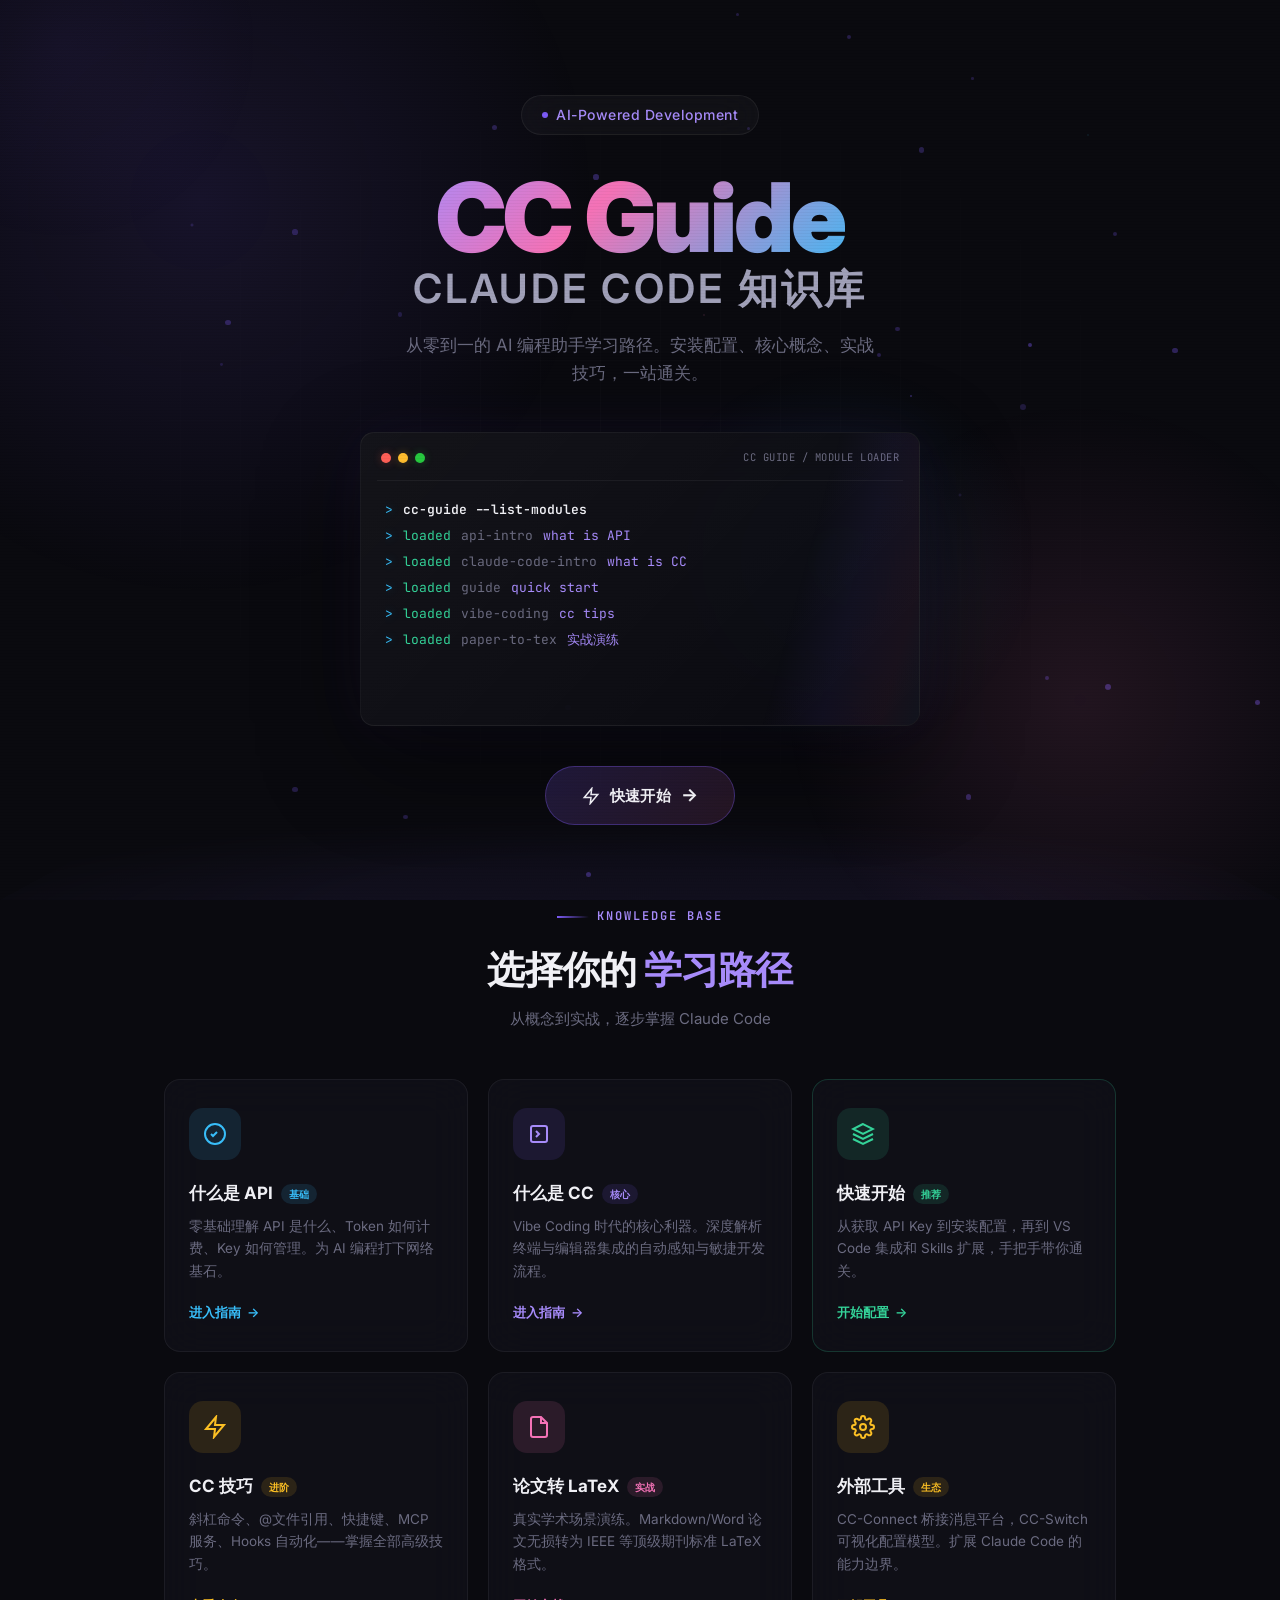
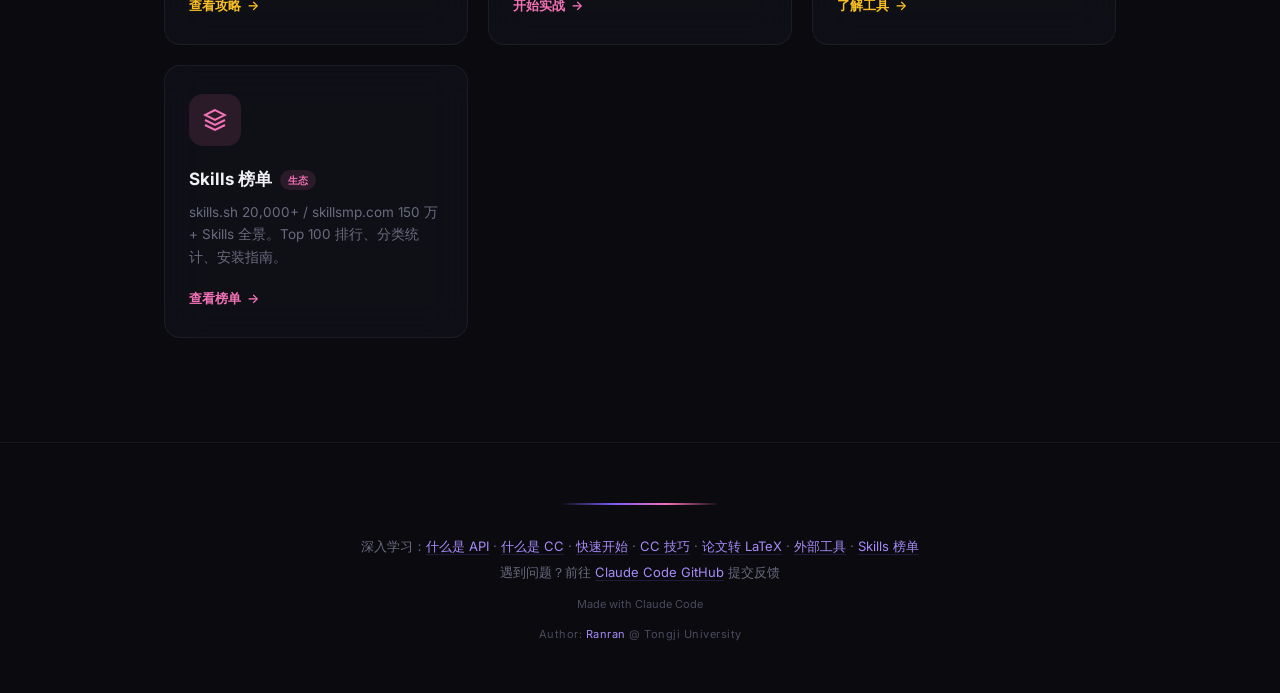
==== commit 18faf36c: "feat: add skills crawler and HTML generation for skills.sh data - Implemented a Python script (skill" ====
--- a/index.html
+++ b/index.html
@@ -288,10 +288,16 @@
         <span class="info">paper-to-tex</span>
         <span class="accent">实战演练</span>
       </div>
+      <div class="terminal-line" data-delay="2100">
+        <span class="prompt">&gt;</span>
+        <span class="ok">loaded</span>
+        <span class="info">skills</span>
+        <span class="accent">生态榜单</span>
+      </div>
       <div class="terminal-line" data-delay="2300">
         <span class="prompt">&gt;</span>
         <span class="ok">ready</span>
-        <span class="info">6 modules online</span>
+        <span class="info">7 modules online</span>
         <span class="accent">vibe coding pipeline active</span>
       </div>
     </div>
@@ -389,13 +395,25 @@
       <span class="cta">了解工具 <span>&rarr;</span></span>
     </a>
 
+    <!-- Card 7: Skills 榜单 -->
+    <a href="pages/skills.html" class="module-card theme-pink neon-border scan-beam fade-in">
+      <div>
+        <div class="module-icon pink">
+          <svg width="24" height="24" viewBox="0 0 24 24" fill="none" stroke="currentColor" stroke-width="2"><path d="M12 2L2 7l10 5 10-5-10-5z"/><path d="M2 17l10 5 10-5"/><path d="M2 12l10 5 10-5"/></svg>
+        </div>
+        <h3>Skills 榜单 <span class="tag pink">生态</span></h3>
+        <p class="desc">skills.sh 20,000+ / skillsmp.com 150 万+ Skills 全景。Top 100 排行、分类统计、安装指南。</p>
+      </div>
+      <span class="cta">查看榜单 <span>&rarr;</span></span>
+    </a>
+
 
   </div>
 </div>
 
 <!-- Footer -->
 <div class="index-footer fade-in">
-  <p>深入学习：<a href="pages/api-intro.html">什么是 API</a> · <a href="pages/claude-code-intro.html">什么是 CC</a> · <a href="pages/guide.html">快速开始</a> · <a href="pages/vibe-coding.html">CC 技巧</a> · <a href="pages/paper-to-tex.html">论文转 LaTeX</a> · <a href="pages/tools.html">外部工具</a></p>
+  <p>深入学习：<a href="pages/api-intro.html">什么是 API</a> · <a href="pages/claude-code-intro.html">什么是 CC</a> · <a href="pages/guide.html">快速开始</a> · <a href="pages/vibe-coding.html">CC 技巧</a> · <a href="pages/paper-to-tex.html">论文转 LaTeX</a> · <a href="pages/tools.html">外部工具</a> · <a href="pages/skills.html">Skills 榜单</a></p>
   <p>遇到问题？前往 <a href="https://github.com/anthropics/claude-code/issues" target="_blank">Claude Code GitHub</a> 提交反馈</p>
   <p style="margin-top:8px;font-size:11px;color:var(--text-disabled);">Made with Claude Code</p>
   <p style="margin-top:8px;font-size:11px;color:var(--text-disabled);letter-spacing:0.5px;">Author: <span style="color:var(--color-purple-400);">Ranran</span> @ Tongji University</p>
